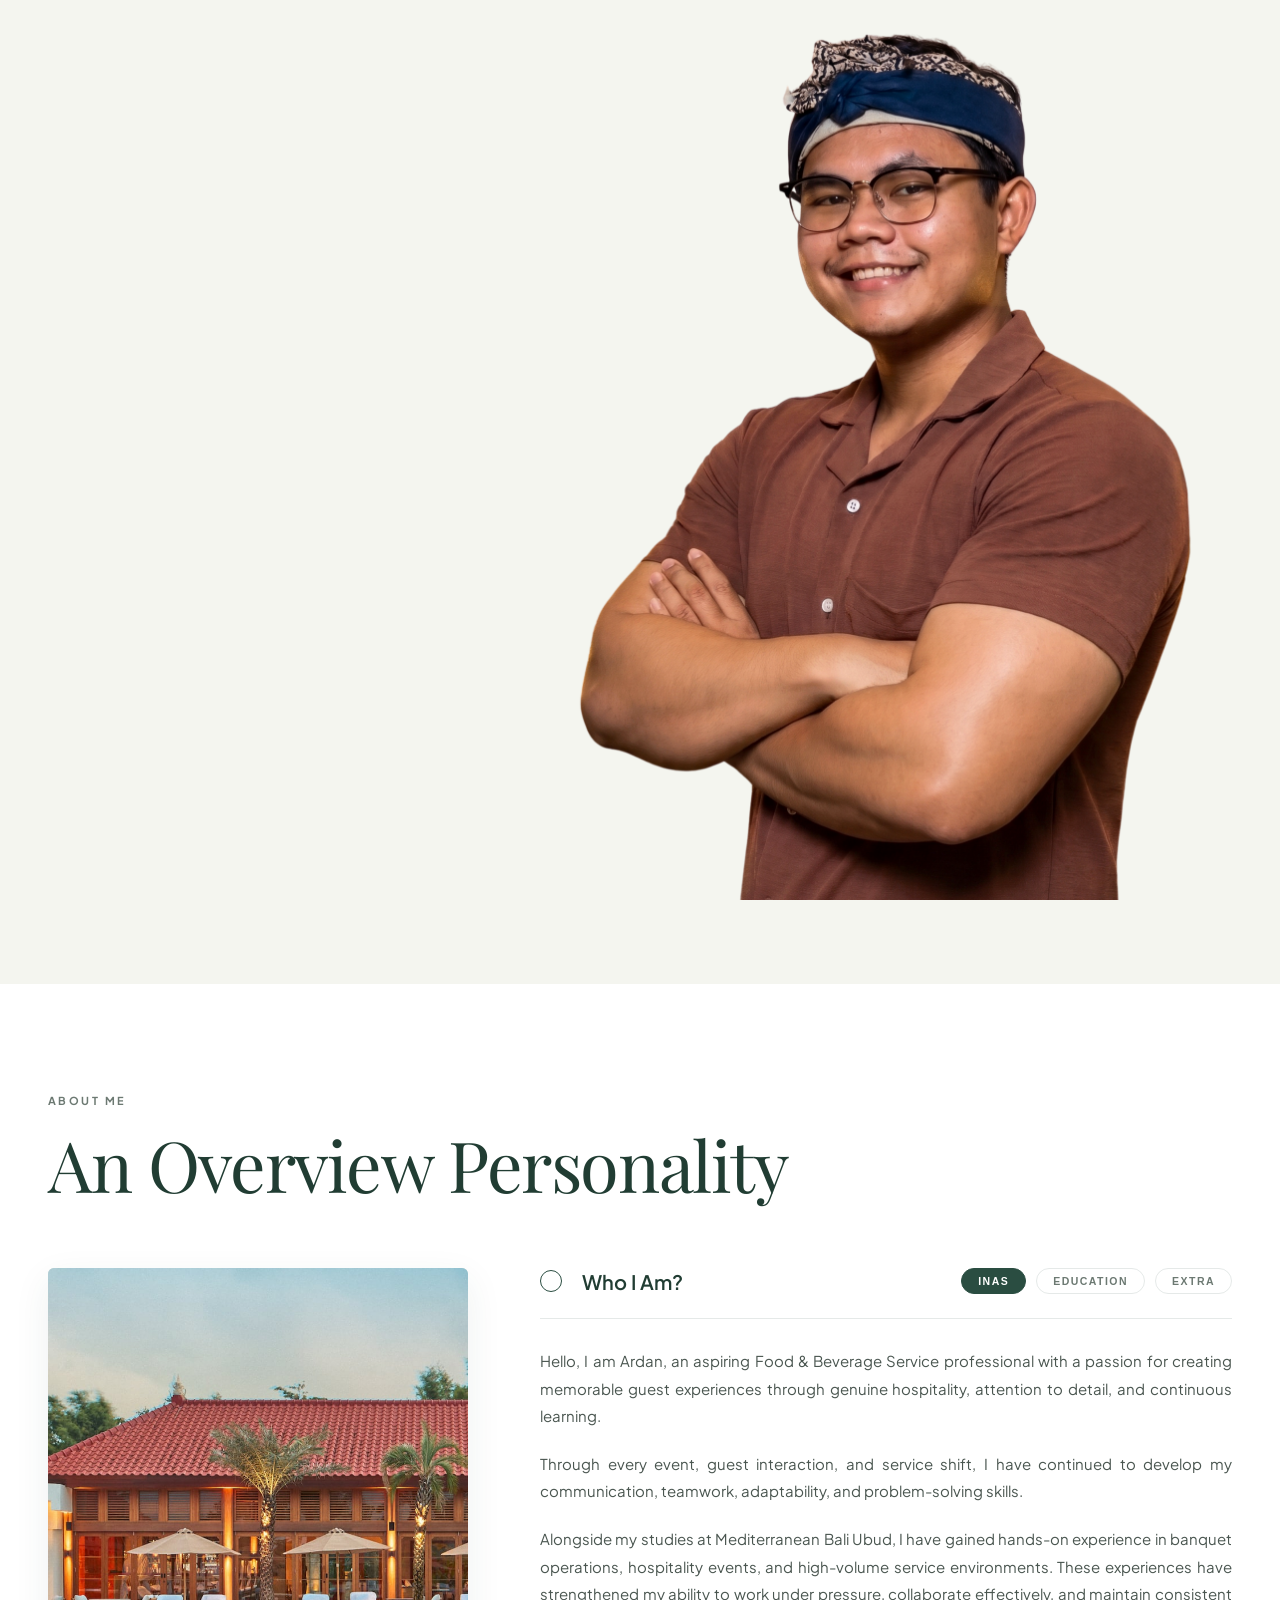
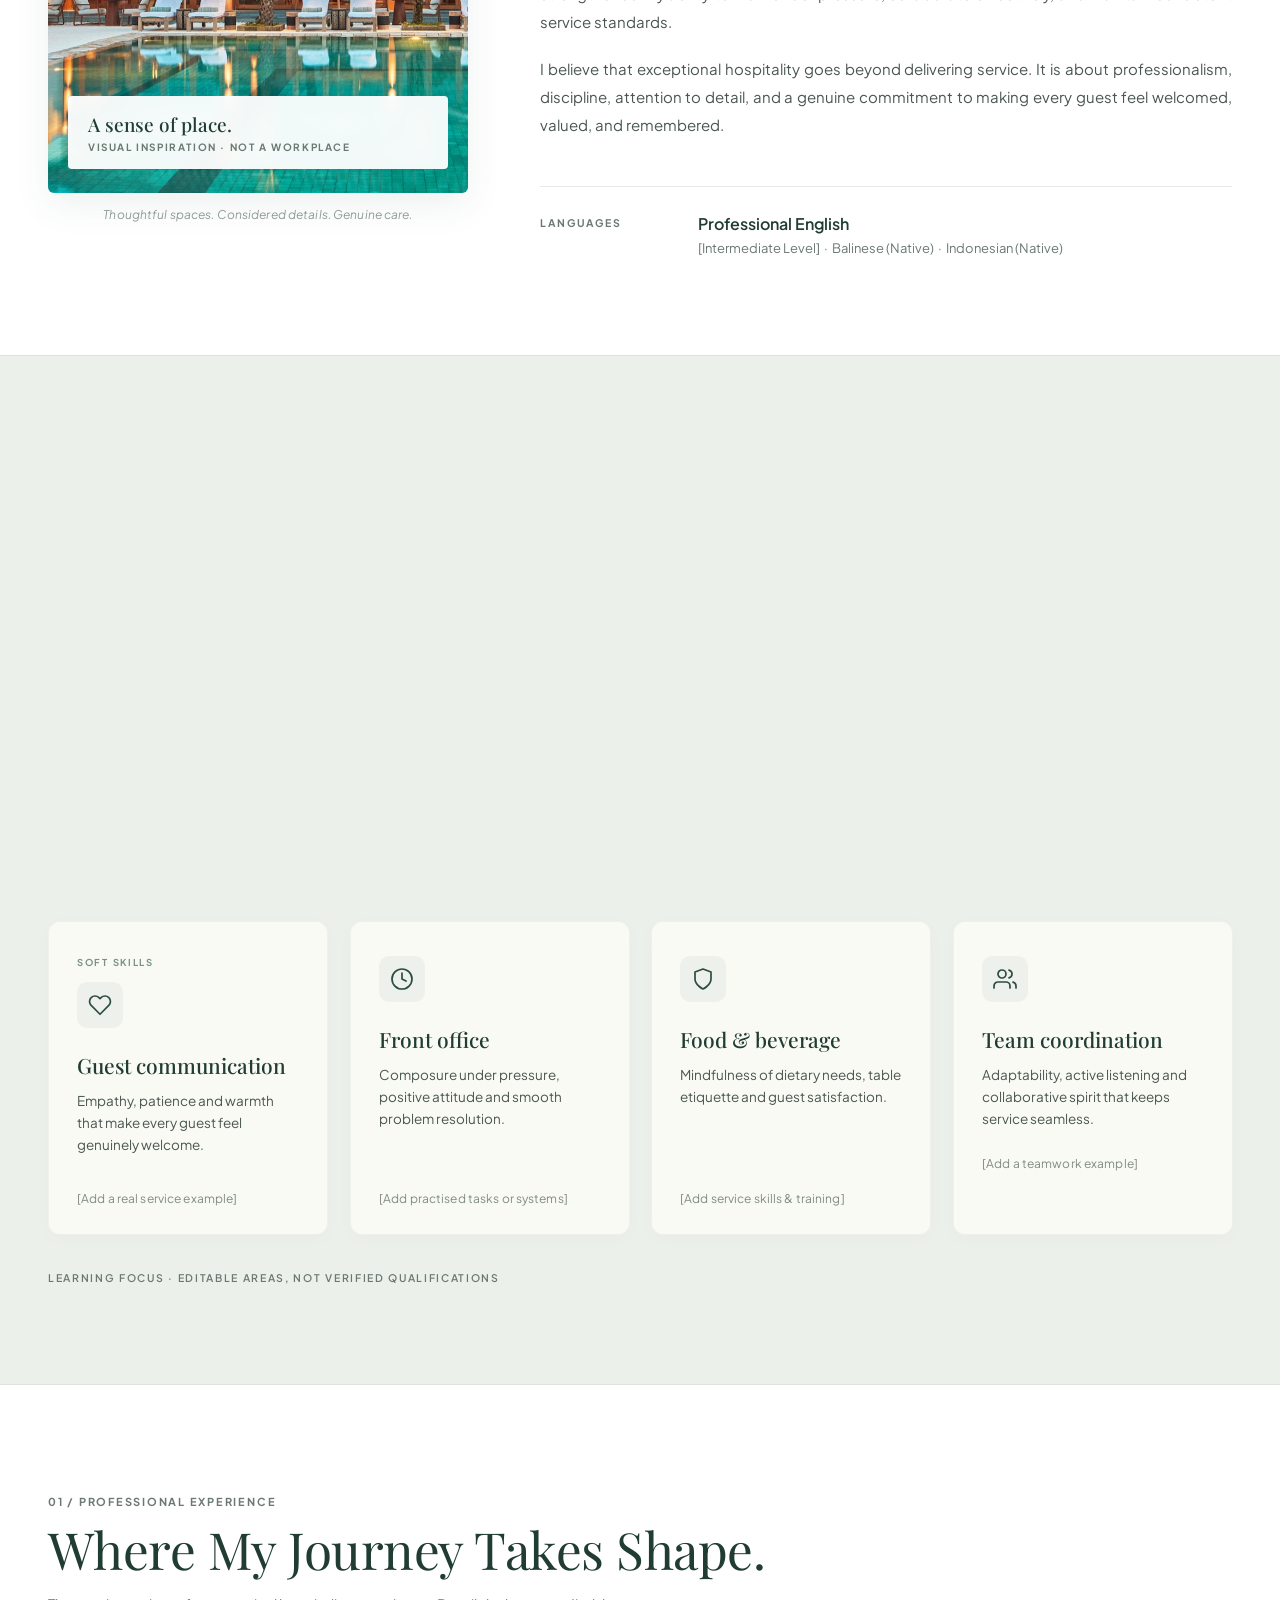
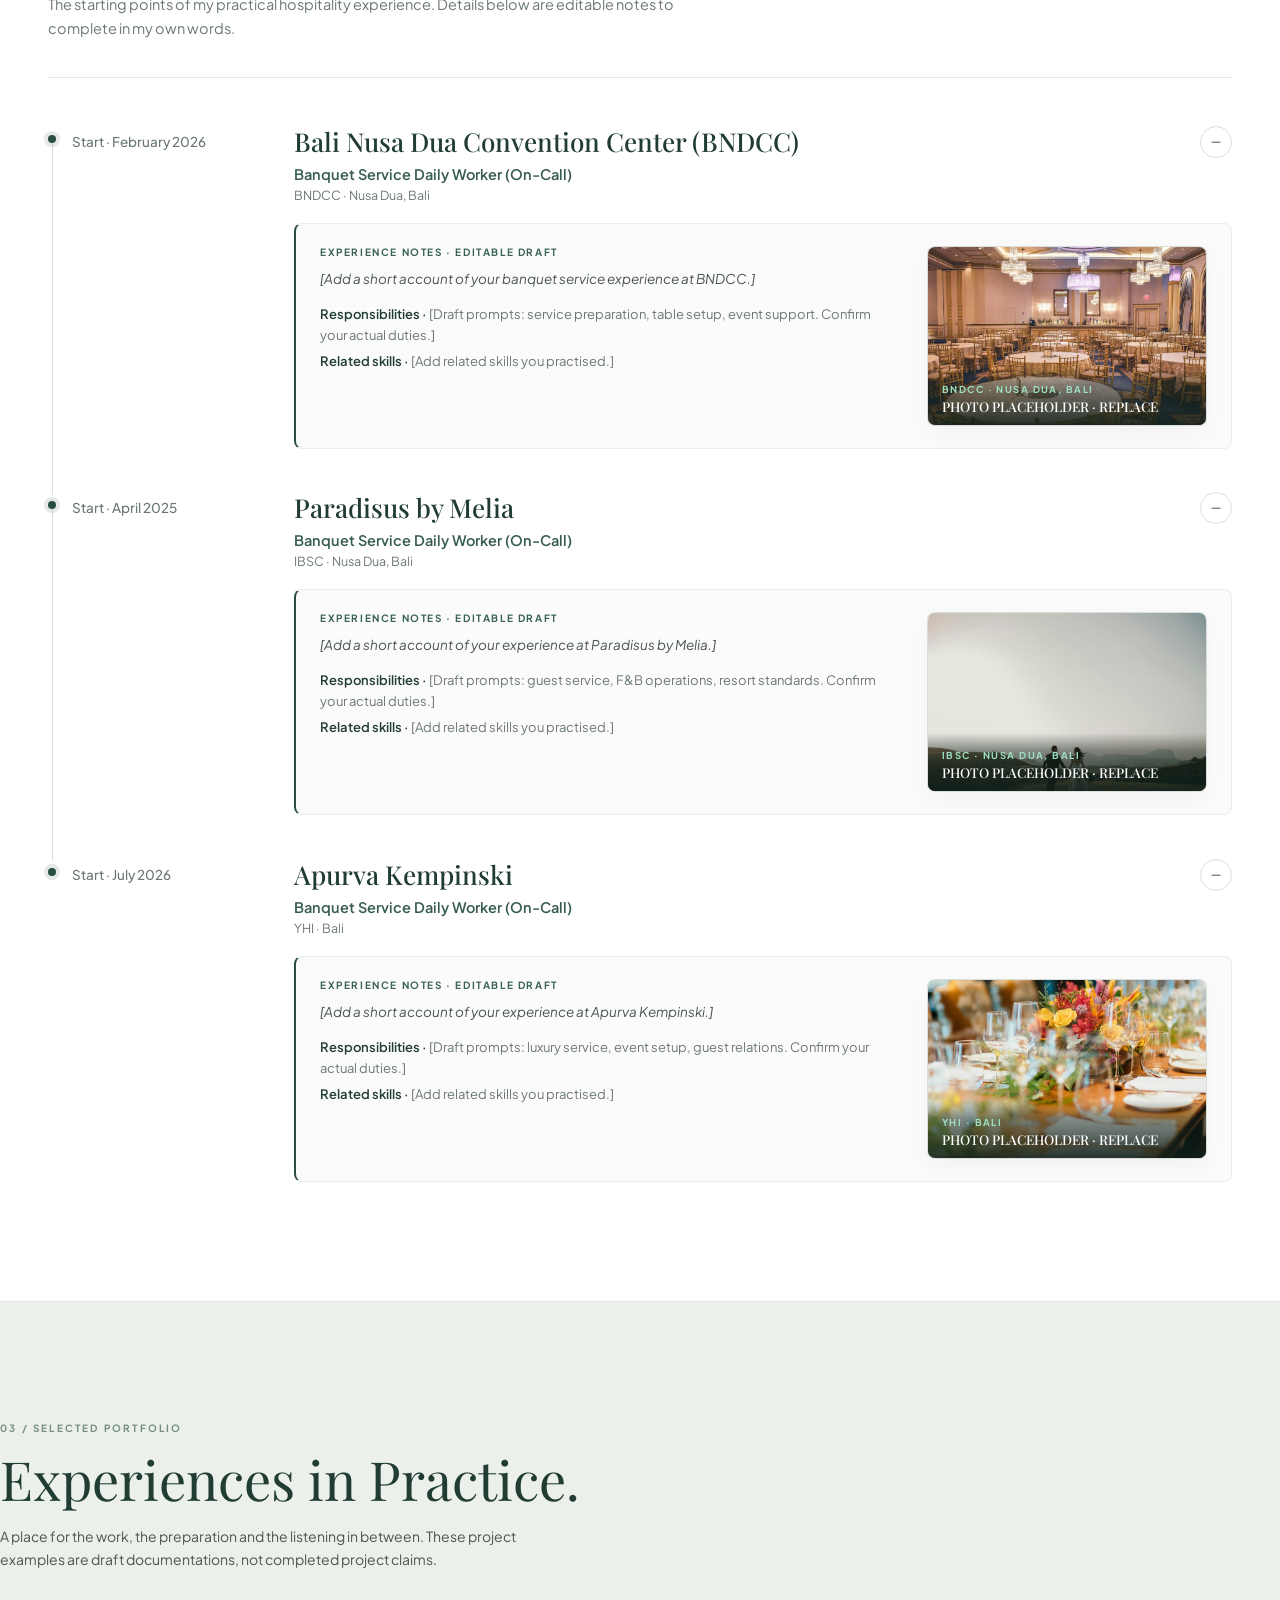
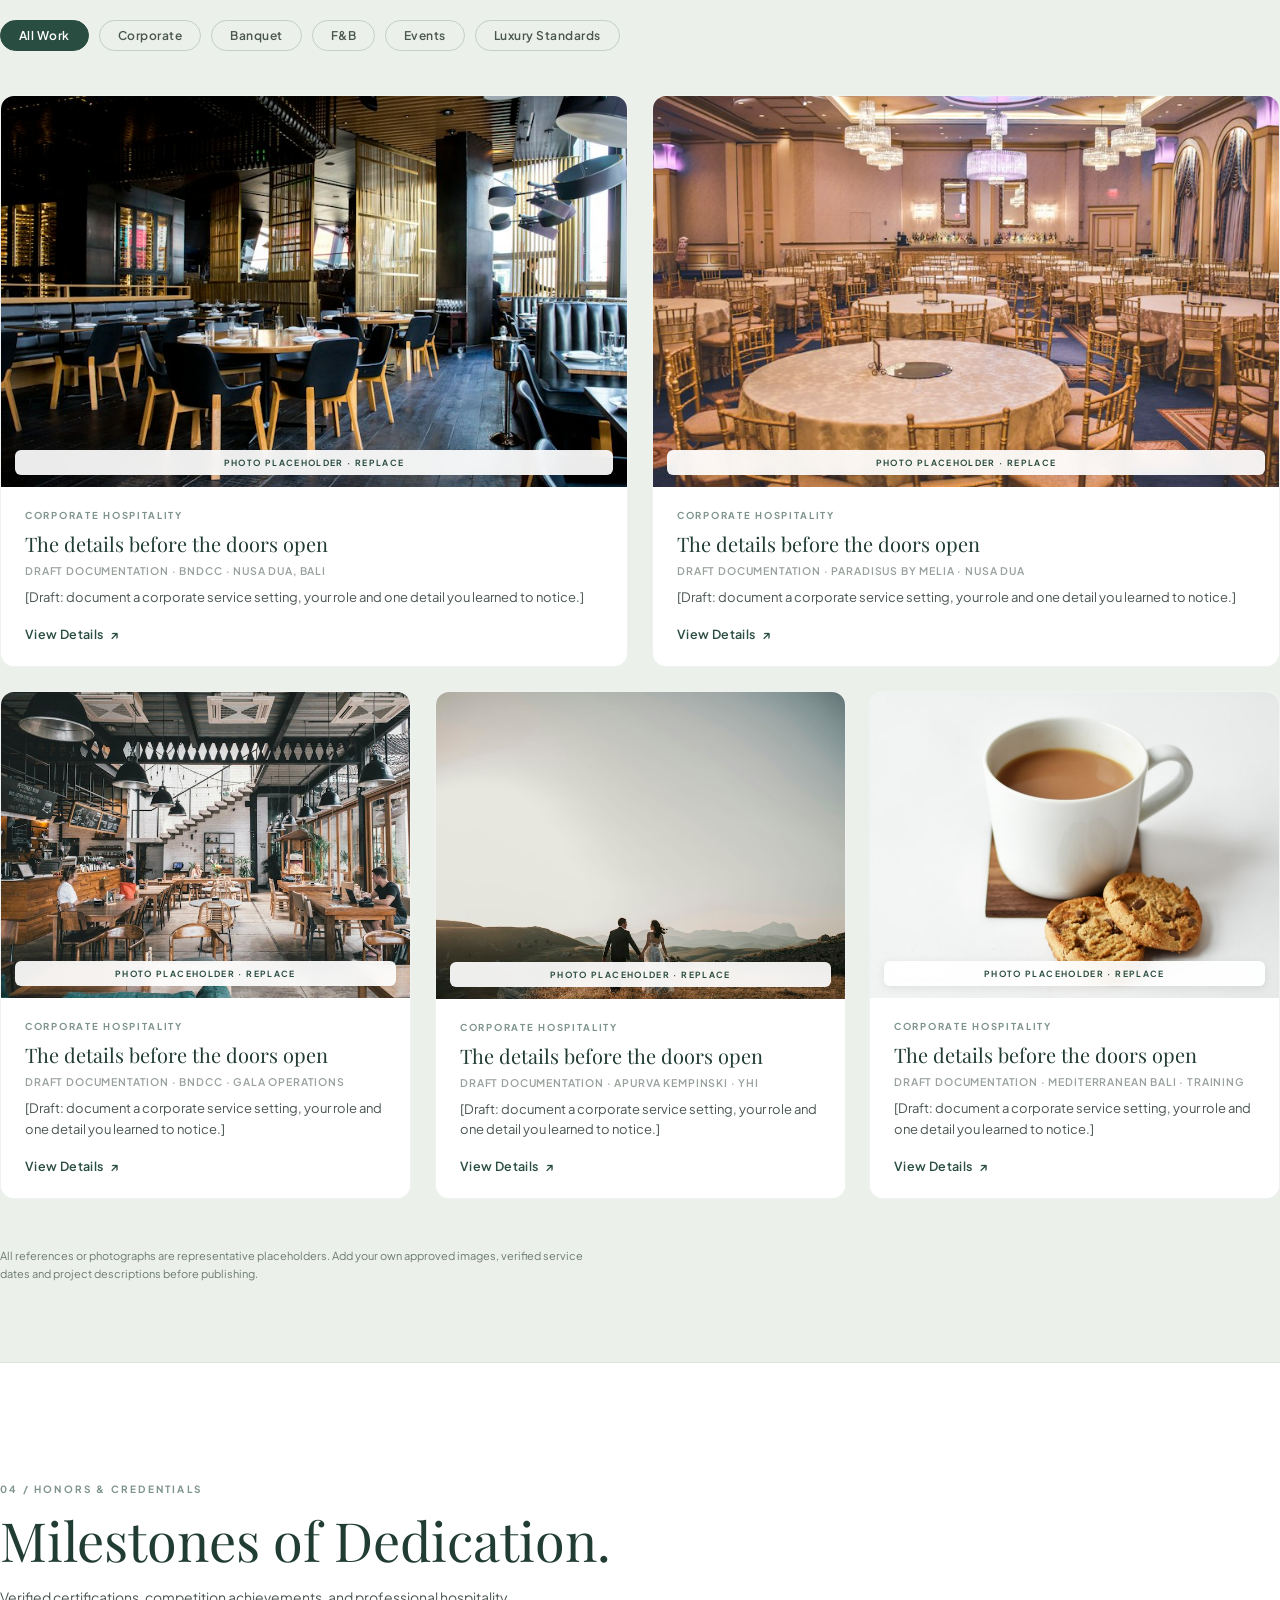
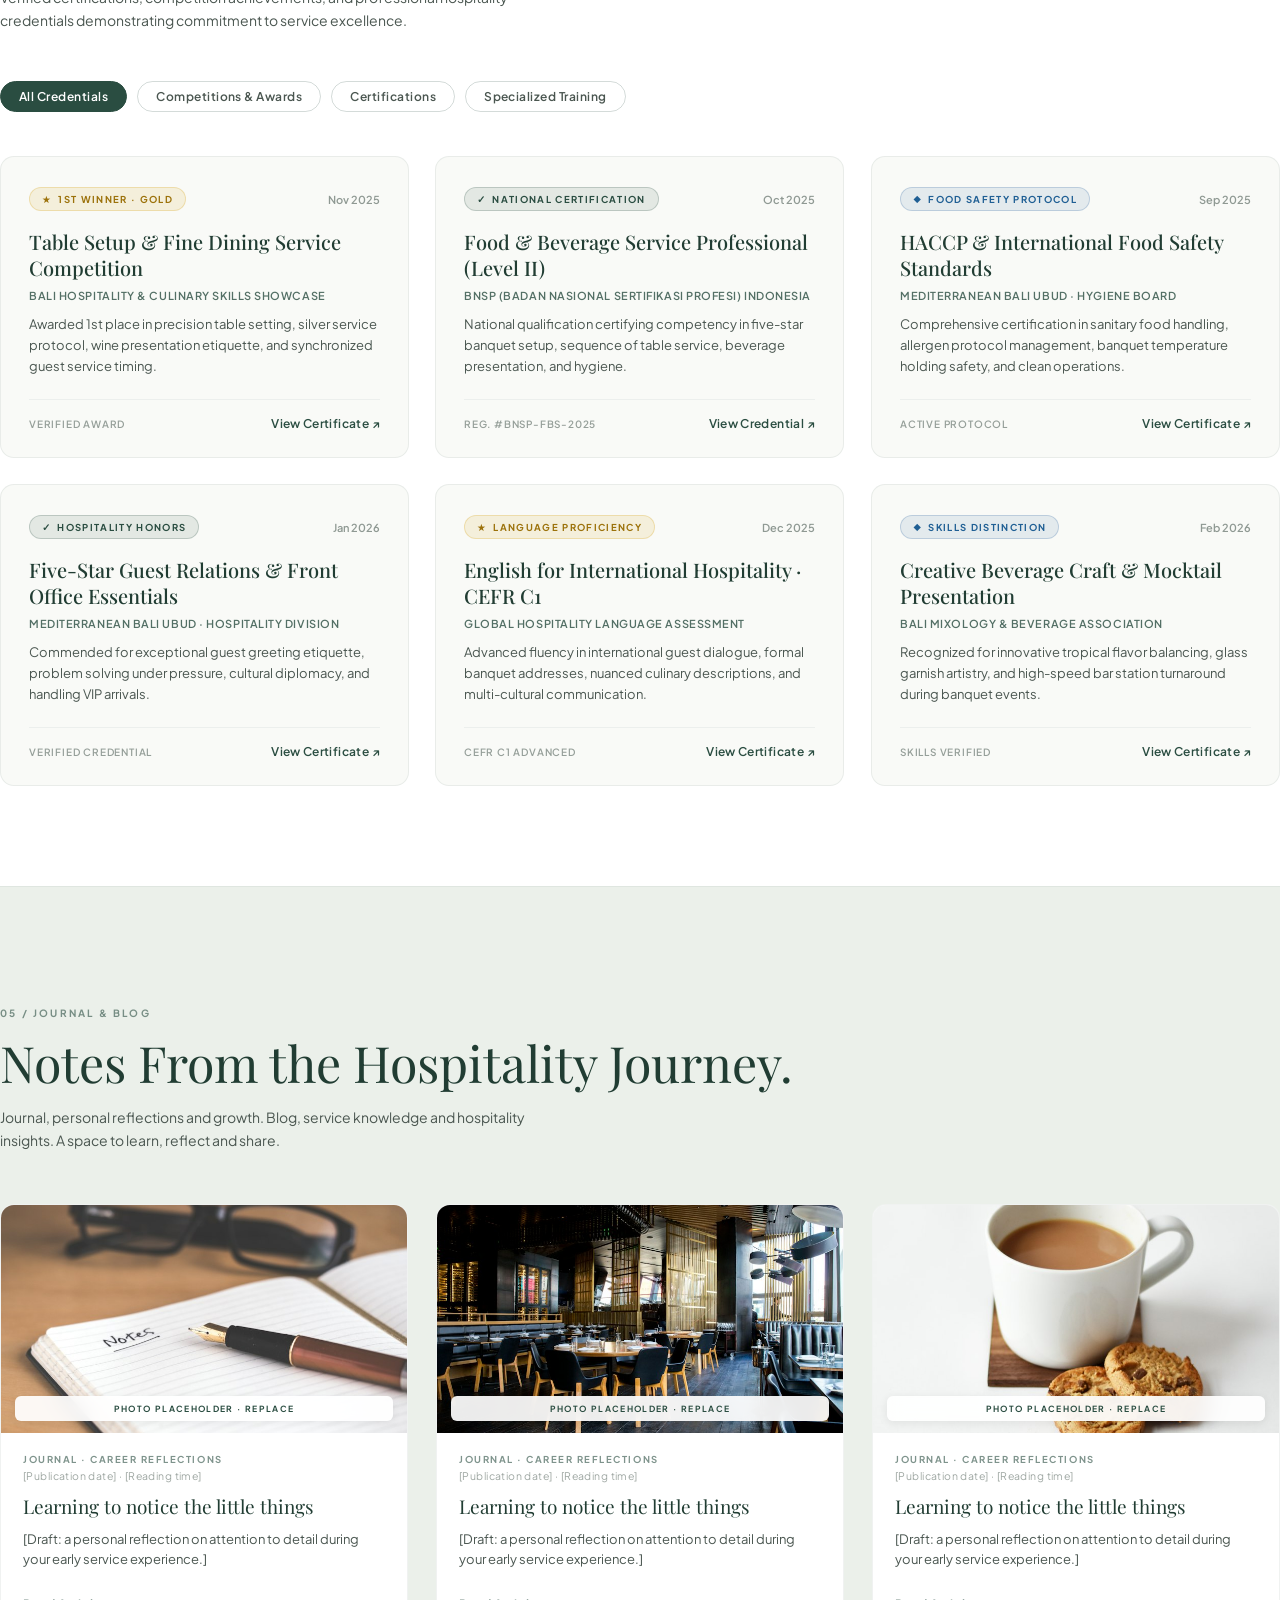
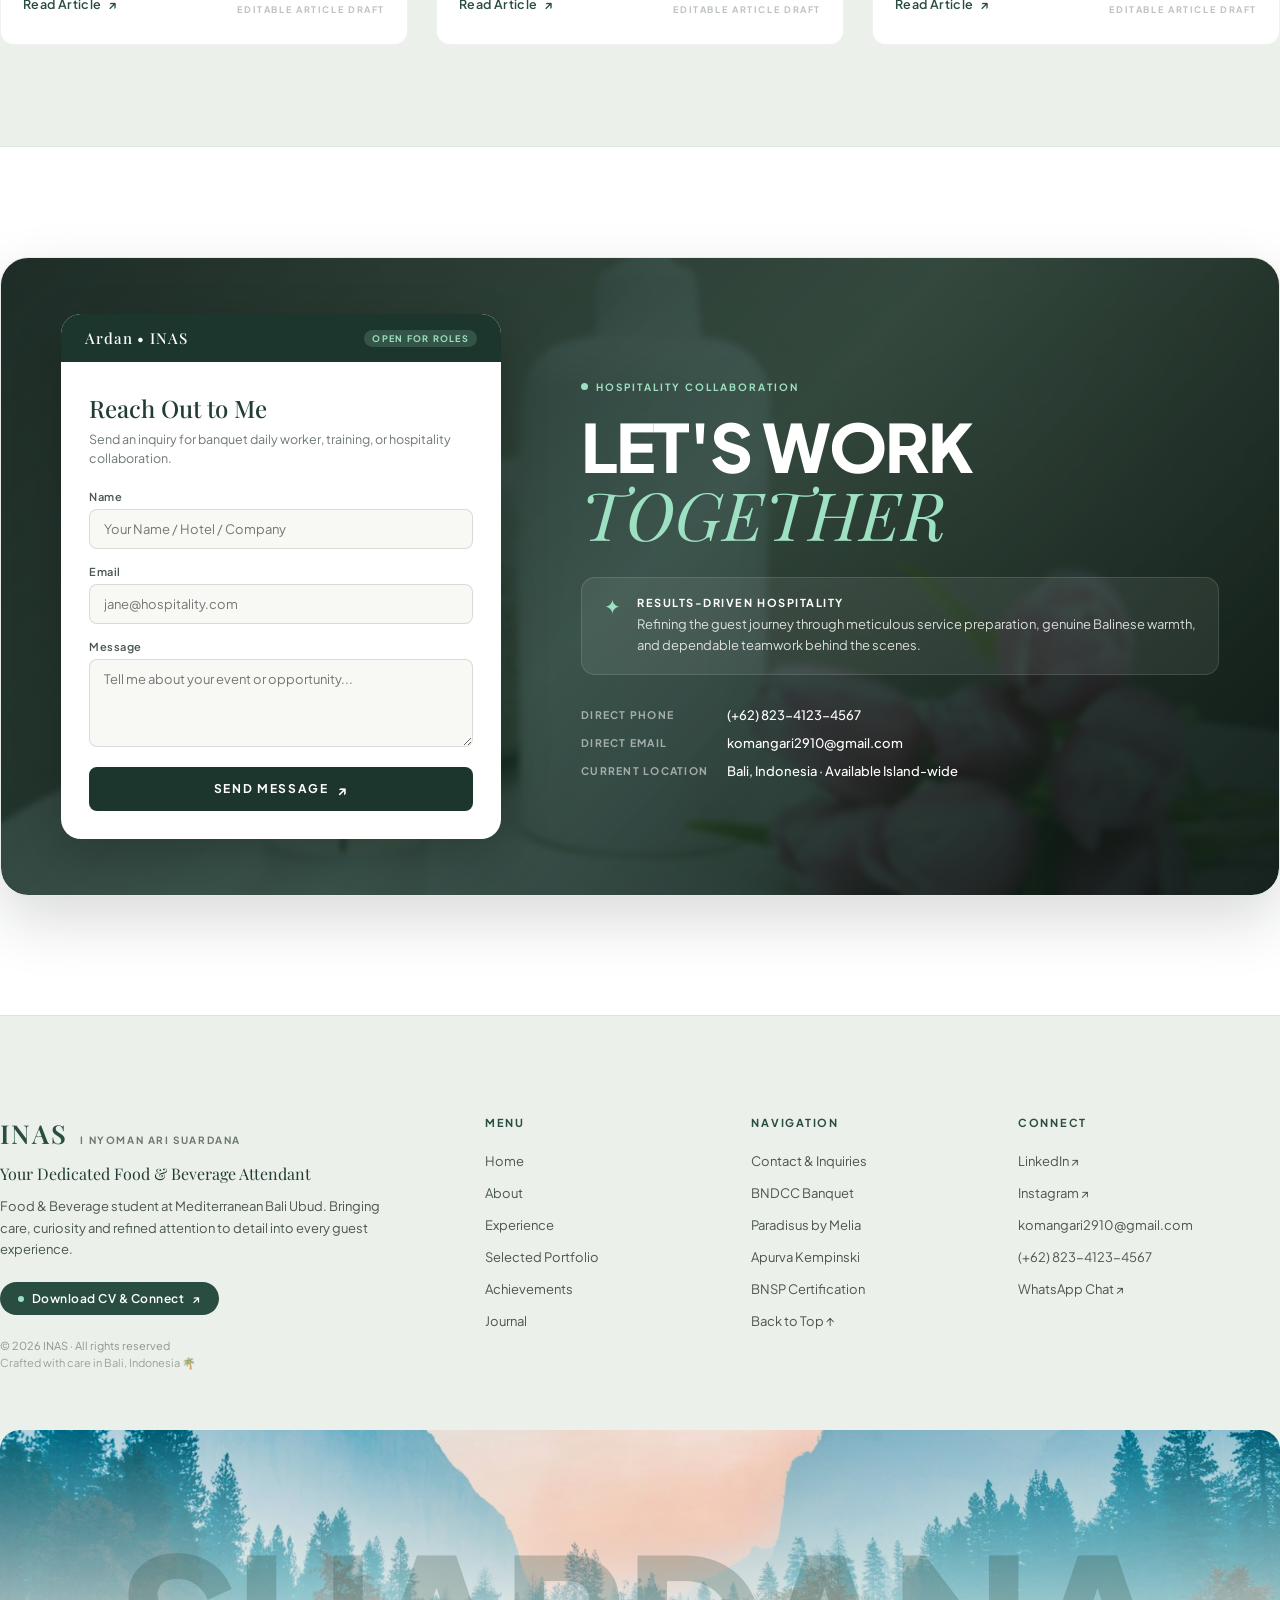
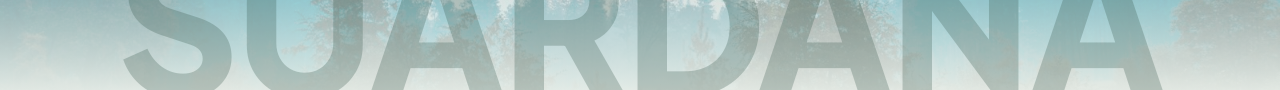
==== index.html @ b9fc32d5 "Deploy demo portfolio site" ====
<!DOCTYPE html>
<html lang="en">

<head>
  <meta charset="UTF-8" />
  <meta name="viewport" content="width=device-width, initial-scale=1.0" />
  <title>INAS — I Nyoman Ari Suardana | Personal Portfolio</title>

  <!-- Google Fonts -->
  <link rel="preconnect" href="https://fonts.googleapis.com" />
  <link rel="preconnect" href="https://fonts.gstatic.com" crossorigin />
  <link
    href="https://fonts.googleapis.com/css2?family=Cormorant+Garamond:ital,wght@0,400;0,500;0,600;1,400&family=Playfair+Display:ital,wght@0,400;0,500;0,600;1,400&family=Plus+Jakarta+Sans:wght@300;400;500;600;700&display=swap"
    rel="stylesheet" />

  <!-- External Stylesheet -->
  <link rel="stylesheet" href="css/style.css" />
</head>

<body>

  <!-- ============================================================
       CINEMATIC PRELOADER / INTRO BOOT STAGE
  ============================================================ -->
  <div class="cinematic-boot-stage" id="cinematic-boot" aria-hidden="true">
    <div class="boot-canvas">
      <!-- Centered Flying Logo Element -->
      <div class="boot-brand-wrap" id="boot-brand-wrap">
        <span class="boot-brand-title">INAS</span>
        <div class="boot-brand-expand" id="boot-brand-expand">
          <span class="boot-brand-sep"></span>
          <div class="boot-brand-sub">
            <span class="boot-sub-name">I NYOMAN ARI SUARDANA</span>
            <span class="boot-sub-role">PERSONAL PORTOFOLIO</span>
          </div>
        </div>
      </div>
    </div>
  </div>

  <!-- ============================================================
       SITE HEADER / FLOATING NAVBAR
  ============================================================ -->
  <header class="site-header" id="site-header">
    <div class="header-inner">

      <!-- Brand Logo (Expands on Hover) -->
      <a href="#home" class="brand-group" aria-label="INAS — Back to top">
        <span class="brand-title">INAS</span>
        <div class="brand-expand">
          <span class="brand-sep"></span>
          <div class="brand-sub">
            <span>I NYOMAN ARI SUARDANA</span>
            <span>PERSONAL PORTOFOLIO</span>
          </div>
        </div>
      </a>

      <!-- Desktop Navigation Links -->
            <nav class="nav-links-wrap">
        <a href="#about" class="nav-item" data-i18n="nav_about">About</a>
        <a href="#experience" class="nav-item" data-i18n="nav_experience">Experience</a>
        <a href="#portofolio" class="nav-item" data-i18n="nav_portfolio">Portofolio</a>
        <a href="#achievements" class="nav-item" data-i18n="nav_achievements">Achievements</a>
        <a href="#journal" class="nav-item" data-i18n="nav_journal">Journal</a>
        <a href="#contact" class="nav-item connect-btn">
          <span data-i18n="nav_connect">Let's connect</span> <span>&#8599;</span>
        </a>
      </nav>

      <!-- Hamburger Menu Toggle (Becomes Close X When Open) -->
      <button class="hamburger-btn" id="hamburger-toggle" aria-label="Toggle navigation menu" aria-expanded="false">
        <span class="hamburger-line"></span>
        <span class="hamburger-line"></span>
      </button>

    </div>
  </header>

  <!-- ============================================================
       HERO STAGE (Full Viewport with Parallax & Architectural Grid)
  ============================================================ -->
  <main class="hero-stage" id="home">

    <!-- Parallax Hotel Background -->
    <div class="hero-hotel-bg"></div>

    <!-- Top Vignette for Navbar Readability -->
    <div class="hero-top-vignette"></div>

    <!-- Multi-stop Mist Gradient Backdrop (Left Side Softening) -->
    <div class="hero-mist-backdrop"></div>

    <!-- Architectural Box Grid & Crosshairs (Difference Blend) -->
    <div class="grid-container">
      <!-- Horizontal Lines -->
      <div class="grid-line-h top"></div>
      <div class="grid-line-h mid"></div>
      <div class="grid-line-h bottom"></div>

      <!-- Vertical Lines (5 Columns) -->
      <div class="grid-line-v v1"></div>
      <div class="grid-line-v v2"></div>
      <div class="grid-line-v v3"></div>
      <div class="grid-line-v v4"></div>
      <div class="grid-line-v v5"></div>

      <!-- Crosshairs (+) Top Row -->
      <div class="crosshair-mark mark-t1"></div>
      <div class="crosshair-mark mark-t2"></div>
      <div class="crosshair-mark mark-t3"></div>
      <div class="crosshair-mark mark-t4"></div>
      <div class="crosshair-mark mark-t5"></div>

      <!-- Crosshairs (+) Mid Row -->
      <div class="crosshair-mark mark-m1"></div>
      <div class="crosshair-mark mark-m2"></div>
      <div class="crosshair-mark mark-m3"></div>
      <div class="crosshair-mark mark-m4"></div>
      <div class="crosshair-mark mark-m5"></div>
    </div>

    <!-- Model Portrait Layer (Official Inas Portrait) -->
    <div class="hero-art-layer">
      <img src="assets/hero_model_inas.png" alt="I Nyoman Ari Suardana" class="hero-art-image" />
    </div>

    <!-- Centered Hero Content -->
    <div class="hero-inner">
      <section class="hero-content-left">
        <p class="hero-greeting">
          <span class="greeting-text" id="hero-greeting-text">Hello, I am</span>
        </p>
        <h1 class="hero-name">
          <span class="name-line">I Nyoman</span> <span class="name-line">Ari Suardana</span>
        </h1>
        <h2 class="hero-profession" data-i18n="hero_role">Food &amp; Beverage Attendant</h2>

        <p class="hero-bio" data-i18n="hero_bio">
          My name is Ardan, a hospitality student with a background in technology.
          I'm learning to bring care, curiosity and attention to every guest experience.
        </p>

        <!-- CTA Action Buttons -->
        <div class="hero-actions">
          <a href="#portofolio" class="btn-explore">
            <span data-i18n="btn_explore">Explore Portofolio</span>
            <svg width="13" height="13" viewBox="0 0 24 24" fill="none" stroke="currentColor" stroke-width="2.2"
              stroke-linecap="round" stroke-linejoin="round">
              <line x1="7" y1="17" x2="17" y2="7"></line>
              <polyline points="7 7 17 7 17 17"></polyline>
            </svg>
          </a>
          <a href="#cv" class="btn-cv">
            <span data-i18n="btn_cv">Download CV</span>
            <svg width="13" height="13" viewBox="0 0 24 24" fill="none" stroke="currentColor" stroke-width="2.2"
              stroke-linecap="round" stroke-linejoin="round">
              <line x1="12" y1="5" x2="12" y2="19"></line>
              <polyline points="19 12 12 19 5 12"></polyline>
            </svg>
          </a>
        </div>

        <!-- Social Icons Row -->
        <div class="social-row">
          <a href="https://instagram.com" target="_blank" rel="noreferrer" class="social-btn" aria-label="Instagram">
            <svg viewBox="0 0 24 24" fill="currentColor">
              <path
                d="M12 2.163c3.204 0 3.584.012 4.85.07 3.252.148 4.771 1.691 4.919 4.919.058 1.265.069 1.645.069 4.849 0 3.205-.012 3.584-.069 4.849-.149 3.225-1.664 4.771-4.919 4.919-1.266.058-1.644.07-4.85.07-3.204 0-3.584-.012-4.849-.07-3.26-.149-4.771-1.699-4.919-4.92-.058-1.265-.07-1.644-.07-4.849 0-3.204.013-3.583.07-4.849.149-3.227 1.664-4.771 4.919-4.919 1.266-.057 1.645-.069 4.849-.069zm0-2.163c-3.259 0-3.667.014-4.947.072-4.358.2-6.78 2.618-6.98 6.98-.059 1.281-.073 1.689-.073 4.948 0 3.259.014 3.668.072 4.948.2 4.358 2.618 6.78 6.98 6.98 1.281.058 1.689.072 4.948.072 3.259 0 3.668-.014 4.948-.072 4.354-.2 6.782-2.618 6.979-6.98.059-1.28.073-1.689.073-4.948 0-3.259-.014-3.667-.072-4.947-.196-4.354-2.617-6.78-6.979-6.98-1.281-.059-1.69-.073-4.949-.073zm0 5.838c-3.403 0-6.162 2.759-6.162 6.162s2.759 6.163 6.162 6.163 6.162-2.759 6.162-6.163c0-3.403-2.759-6.162-6.162-6.162zm0 10.162c-2.209 0-4-1.79-4-4 0-2.209 1.791-4 4-4s4 1.791 4 4c0 2.21-1.791 4-4 4zm6.406-11.845c-.796 0-1.441.645-1.441 1.44s.645 1.44 1.441 1.44c.795 0 1.439-.645 1.439-1.44s-.644-1.44-1.439-1.44z" />
            </svg>
          </a>
          <a href="https://facebook.com" target="_blank" rel="noreferrer" class="social-btn" aria-label="Facebook">
            <svg viewBox="0 0 24 24" fill="currentColor">
              <path d="M18 2h-3a5 5 0 0 0-5 5v3H7v4h3v8h4v-8h3l1-4h-4V7a1 1 0 0 1 1-1h3z"></path>
            </svg>
          </a>
          <a href="https://twitter.com" target="_blank" rel="noreferrer" class="social-btn" aria-label="Twitter / X">
            <svg viewBox="0 0 24 24" fill="currentColor">
              <path
                d="M18.244 2.25h3.308l-7.227 8.26 8.502 11.24H16.17l-5.214-6.817L4.99 21.75H1.68l7.73-8.835L1.254 2.25H8.08l4.713 6.231zm-1.161 17.52h1.833L7.084 4.126H5.117z" />
            </svg>
          </a>
          <a href="https://linkedin.com" target="_blank" rel="noreferrer" class="social-btn" aria-label="LinkedIn">
            <svg viewBox="0 0 24 24" fill="currentColor">
              <path d="M16 8a6 6 0 0 1 6 6v7h-4v-7a2 2 0 0 0-2-2 2 2 0 0 0-2 2v7h-4v-7a6 6 0 0 1 6-6z"></path>
              <rect x="2" y="9" width="4" height="12"></rect>
              <circle cx="4" cy="4" r="2"></circle>
            </svg>
          </a>
        </div>
      </section>
    </div>

  </main>

  <!-- ============================================================
       HOSPITALITY SERVICE ICONS STRIP (13 Specialized Services)
  ============================================================ -->
  <div class="service-icons-bar">
    <div class="service-icons-track">

      <!-- Set 1 -->
      <div class="service-icon-item">
        <svg class="service-icon-svg" viewBox="0 0 32 32">
          <path d="M7 6v6a2 2 0 0 0 2 2h0a2 2 0 0 0 2-2V6" />
          <path d="M9 14v12" />
          <path d="M9 6v6" />
          <circle cx="16" cy="16" r="6" />
          <path d="M23 6v10a2 2 0 0 1-2 2h0v8" />
        </svg>
        <span class="service-icon-label">Table Service</span>
      </div>

      <div class="service-icon-item">
        <svg class="service-icon-svg" viewBox="0 0 32 32">
          <circle cx="16" cy="9" r="1.5" />
          <path d="M16 10.5v2" />
          <path d="M6 22a10 10 0 0 1 20 0H6z" />
          <path d="M4 22h24v1.5a1 1 0 0 1-1 1H5a1 1 0 0 1-1-1V22z" />
        </svg>
        <span class="service-icon-label">Cloche</span>
      </div>

      <div class="service-icon-item">
        <svg class="service-icon-svg" viewBox="0 0 32 32">
          <path d="M7 14h14v7a4 4 0 0 1-4 4H11a4 4 0 0 1-4-4v-7z" />
          <path d="M21 16h2a2.5 2.5 0 0 1 0 5h-2" />
          <path d="M5 26h18" />
          <path d="M10 8c0 2 2 2 2 4" />
          <path d="M14 7c0 2 2 2 2 4" />
          <path d="M18 8c0 2 2 2 2 4" />
        </svg>
        <span class="service-icon-label">Coffee</span>
      </div>

      <div class="service-icon-item">
        <svg class="service-icon-svg" viewBox="0 0 32 32">
          <path d="M9 16a7 7 0 0 0 14 0c0-4-3-6-7-6s-7 2-7 6z" />
          <path d="M14 9h4" />
          <circle cx="16" cy="8" r="1" />
          <path d="M9 16c-3 0-4-2-4-4s2-3 4-2" />
          <path d="M23 15c2.5 0 4 1.5 4 3.5S25.5 22 23 21" />
          <path d="M11 23h10" />
        </svg>
        <span class="service-icon-label">Tea Service</span>
      </div>

      <div class="service-icon-item">
        <svg class="service-icon-svg" viewBox="0 0 32 32">
          <path d="M7 8h18l-9 10-9-10z" />
          <path d="M16 18v8" />
          <path d="M11 26h10" />
          <path d="M19 6l-5 5" />
          <circle cx="17" cy="8" r="1.5" />
        </svg>
        <span class="service-icon-label">Mixology</span>
      </div>

      <div class="service-icon-item">
        <svg class="service-icon-svg" viewBox="0 0 32 32">
          <path d="M11 7h10v6a5 5 0 0 1-10 0V7z" />
          <path d="M16 18v8" />
          <path d="M11 26h10" />
        </svg>
        <span class="service-icon-label">Wine</span>
      </div>

      <div class="service-icon-item">
        <svg class="service-icon-svg" viewBox="0 0 32 32">
          <path d="M9 14V8h2v6l2 4v8H7v-8l2-4z" />
          <path d="M9 11h2" />
          <path d="M18 10h4v5a2 2 0 0 1-4 0v-5z" />
          <path d="M20 17v7" />
          <path d="M17 24h6" />
          <path d="M23 13h4v4a2 2 0 0 1-4 0v-4z" />
          <path d="M25 19v5" />
          <path d="M23 24h4" />
        </svg>
        <span class="service-icon-label">Champagne</span>
      </div>

      <div class="service-icon-item">
        <svg class="service-icon-svg" viewBox="0 0 32 32">
          <path d="M10 8h11l-2 16a2 2 0 0 1-2 2h-5a2 2 0 0 1-2-2L8 8h2z" />
          <path d="M8 8l-2 3" />
          <path d="M19 12h3a3 3 0 0 1 0 6h-3" />
          <path d="M11 16c2 1 4 1 6 0" />
        </svg>
        <span class="service-icon-label">Water Service</span>
      </div>

      <div class="service-icon-item">
        <svg class="service-icon-svg" viewBox="0 0 32 32">
          <path d="M6 24L16 7l10 17H6z" />
          <path d="M16 7v17" />
          <path d="M11 24l5-9 5 9" />
        </svg>
        <span class="service-icon-label">Table Linen</span>
      </div>

      <div class="service-icon-item">
        <svg class="service-icon-svg" viewBox="0 0 32 32">
          <path d="M5 14h22v2H5z" />
          <path d="M12 9a4 4 0 0 1 8 0" />
          <circle cx="16" cy="7" r="1" />
          <path d="M10 22c2-1 4-1 6-3l4 1" />
          <path d="M16 16v3" />
          <path d="M13 22v4" />
          <path d="M17 22v4" />
        </svg>
        <span class="service-icon-label">Tray Service</span>
      </div>

      <div class="service-icon-item">
        <svg class="service-icon-svg" viewBox="0 0 32 32">
          <path d="M16 7v2" />
          <circle cx="16" cy="6" r="1.5" />
          <path d="M7 21a9 9 0 0 1 18 0H7z" />
          <path d="M5 21h22v3H5z" />
        </svg>
        <span class="service-icon-label">Guest Care</span>
      </div>

      <div class="service-icon-item">
        <svg class="service-icon-svg" viewBox="0 0 32 32">
          <path d="M16 8v16" />
          <path d="M16 8c-3-2-6-2-9-1v15c3-1 6-1 9 1 3-2 6-2 9-1V7c-3-1-6-1-9 1z" />
          <path d="M10 12h3" />
          <path d="M10 16h3" />
          <path d="M19 12h3" />
          <path d="M19 16h3" />
        </svg>
        <span class="service-icon-label">Menu</span>
      </div>

      <div class="service-icon-item">
        <svg class="service-icon-svg" viewBox="0 0 32 32">
          <path d="M6 19c1-4 4-7 10-7s9 3 10 7c-2 2-5 3-10 3s-8-1-10-3z" />
          <path d="M12 12c-1 2-1 5 0 8" />
          <path d="M20 12c1 2 1 5 0 8" />
          <path d="M16 12v8" />
        </svg>
        <span class="service-icon-label">Bakery</span>
      </div>

      <!-- Set 2 (Duplicated for continuous seamless marquee) -->
      <div class="service-icon-item">
        <svg class="service-icon-svg" viewBox="0 0 32 32">
          <path d="M7 6v6a2 2 0 0 0 2 2h0a2 2 0 0 0 2-2V6" />
          <path d="M9 14v12" />
          <path d="M9 6v6" />
          <circle cx="16" cy="16" r="6" />
          <path d="M23 6v10a2 2 0 0 1-2 2h0v8" />
        </svg>
        <span class="service-icon-label">Table Service</span>
      </div>

      <div class="service-icon-item">
        <svg class="service-icon-svg" viewBox="0 0 32 32">
          <circle cx="16" cy="9" r="1.5" />
          <path d="M16 10.5v2" />
          <path d="M6 22a10 10 0 0 1 20 0H6z" />
          <path d="M4 22h24v1.5a1 1 0 0 1-1 1H5a1 1 0 0 1-1-1V22z" />
        </svg>
        <span class="service-icon-label">Cloche</span>
      </div>

      <div class="service-icon-item">
        <svg class="service-icon-svg" viewBox="0 0 32 32">
          <path d="M7 14h14v7a4 4 0 0 1-4 4H11a4 4 0 0 1-4-4v-7z" />
          <path d="M21 16h2a2.5 2.5 0 0 1 0 5h-2" />
          <path d="M5 26h18" />
          <path d="M10 8c0 2 2 2 2 4" />
          <path d="M14 7c0 2 2 2 2 4" />
          <path d="M18 8c0 2 2 2 2 4" />
        </svg>
        <span class="service-icon-label">Coffee</span>
      </div>

      <div class="service-icon-item">
        <svg class="service-icon-svg" viewBox="0 0 32 32">
          <path d="M9 16a7 7 0 0 0 14 0c0-4-3-6-7-6s-7 2-7 6z" />
          <path d="M14 9h4" />
          <circle cx="16" cy="8" r="1" />
          <path d="M9 16c-3 0-4-2-4-4s2-3 4-2" />
          <path d="M23 15c2.5 0 4 1.5 4 3.5S25.5 22 23 21" />
          <path d="M11 23h10" />
        </svg>
        <span class="service-icon-label">Tea Service</span>
      </div>

      <div class="service-icon-item">
        <svg class="service-icon-svg" viewBox="0 0 32 32">
          <path d="M7 8h18l-9 10-9-10z" />
          <path d="M16 18v8" />
          <path d="M11 26h10" />
          <path d="M19 6l-5 5" />
          <circle cx="17" cy="8" r="1.5" />
        </svg>
        <span class="service-icon-label">Mixology</span>
      </div>

      <div class="service-icon-item">
        <svg class="service-icon-svg" viewBox="0 0 32 32">
          <path d="M11 7h10v6a5 5 0 0 1-10 0V7z" />
          <path d="M16 18v8" />
          <path d="M11 26h10" />
        </svg>
        <span class="service-icon-label">Wine</span>
      </div>

      <div class="service-icon-item">
        <svg class="service-icon-svg" viewBox="0 0 32 32">
          <path d="M9 14V8h2v6l2 4v8H7v-8l2-4z" />
          <path d="M9 11h2" />
          <path d="M18 10h4v5a2 2 0 0 1-4 0v-5z" />
          <path d="M20 17v7" />
          <path d="M17 24h6" />
          <path d="M23 13h4v4a2 2 0 0 1-4 0v-4z" />
          <path d="M25 19v5" />
          <path d="M23 24h4" />
        </svg>
        <span class="service-icon-label">Champagne</span>
      </div>

      <div class="service-icon-item">
        <svg class="service-icon-svg" viewBox="0 0 32 32">
          <path d="M10 8h11l-2 16a2 2 0 0 1-2 2h-5a2 2 0 0 1-2-2L8 8h2z" />
          <path d="M8 8l-2 3" />
          <path d="M19 12h3a3 3 0 0 1 0 6h-3" />
          <path d="M11 16c2 1 4 1 6 0" />
        </svg>
        <span class="service-icon-label">Water Service</span>
      </div>

      <div class="service-icon-item">
        <svg class="service-icon-svg" viewBox="0 0 32 32">
          <path d="M6 24L16 7l10 17H6z" />
          <path d="M16 7v17" />
          <path d="M11 24l5-9 5 9" />
        </svg>
        <span class="service-icon-label">Table Linen</span>
      </div>

      <div class="service-icon-item">
        <svg class="service-icon-svg" viewBox="0 0 32 32">
          <path d="M5 14h22v2H5z" />
          <path d="M12 9a4 4 0 0 1 8 0" />
          <circle cx="16" cy="7" r="1" />
          <path d="M10 22c2-1 4-1 6-3l4 1" />
          <path d="M16 16v3" />
          <path d="M13 22v4" />
          <path d="M17 22v4" />
        </svg>
        <span class="service-icon-label">Tray Service</span>
      </div>

      <div class="service-icon-item">
        <svg class="service-icon-svg" viewBox="0 0 32 32">
          <path d="M16 7v2" />
          <circle cx="16" cy="6" r="1.5" />
          <path d="M7 21a9 9 0 0 1 18 0H7z" />
          <path d="M5 21h22v3H5z" />
        </svg>
        <span class="service-icon-label">Guest Care</span>
      </div>

      <div class="service-icon-item">
        <svg class="service-icon-svg" viewBox="0 0 32 32">
          <path d="M16 8v16" />
          <path d="M16 8c-3-2-6-2-9-1v15c3-1 6-1 9 1 3-2 6-2 9-1V7c-3-1-6-1-9 1z" />
          <path d="M10 12h3" />
          <path d="M10 16h3" />
          <path d="M19 12h3" />
          <path d="M19 16h3" />
        </svg>
        <span class="service-icon-label">Menu</span>
      </div>

      <div class="service-icon-item">
        <svg class="service-icon-svg" viewBox="0 0 32 32">
          <path d="M6 19c1-4 4-7 10-7s9 3 10 7c-2 2-5 3-10 3s-8-1-10-3z" />
          <path d="M12 12c-1 2-1 5 0 8" />
          <path d="M20 12c1 2 1 5 0 8" />
          <path d="M16 12v8" />
        </svg>
        <span class="service-icon-label">Bakery</span>
      </div>

    </div>
  </div>

  <!-- ============================================================
       ABOUT SECTION ("An Overview Personality")
  ============================================================ -->
  <section class="about-section" id="about">
    <div class="about-inner">

      <div class="about-header-wrap reveal-on-scroll">
        <p class="about-eyebrow">About Me</p>
        <h2 class="about-headline">An Overview Personality</h2>
      </div>

      <div class="about-grid">

        <!-- Left Column: Visual Inspiration Card -->
        <div class="about-image-col reveal-on-scroll reveal-delay-1">
          <div class="about-image-card">
            <img src="assets/hero_hotel_bg.jpg" alt="A sense of place — visual inspiration" />
            <div class="about-image-tag">
              <div class="about-image-tag-title">A sense of place.</div>
              <div class="about-image-tag-sub">Visual Inspiration · Not a Workplace</div>
            </div>
          </div>
          <p class="about-image-caption">Thoughtful spaces. Considered details. Genuine care.</p>
        </div>

        <!-- Right Column: Interactive Content -->
        <div class="about-content-col reveal-on-scroll reveal-delay-2">

          <!-- Subhead Row with Tab Pills -->
          <div class="about-subhead-row">
            <div class="about-circle-icon"></div>
            <span class="about-subhead">Who I Am?</span>
            <div class="about-pills">
              <button class="about-pill active" data-tab="inas">INAS</button>
              <button class="about-pill" data-tab="education">Education</button>
              <button class="about-pill" data-tab="extra">Extra</button>
            </div>
          </div>

          <div class="about-divider"></div>

          <!-- Tab Panel: INAS (Default Active) -->
          <div id="panel-inas">
            <p class="about-bio">
              Hello, I am Ardan, an aspiring Food &amp; Beverage Service professional with a passion for
              creating memorable guest experiences through genuine hospitality, attention to detail, and
              continuous learning.
            </p>
            <p class="about-bio">
              Through every event, guest interaction, and service shift, I have continued to develop my
              communication, teamwork, adaptability, and problem-solving skills.
            </p>
            <p class="about-bio">
              Alongside my studies at Mediterranean Bali Ubud, I have gained hands-on experience in
              banquet operations, hospitality events, and high-volume service environments. These
              experiences have strengthened my ability to work under pressure, collaborate effectively,
              and maintain consistent service standards.
            </p>
            <p class="about-bio">
              I believe that exceptional hospitality goes beyond delivering service. It is about
              professionalism, discipline, attention to detail, and a genuine commitment to making every
              guest feel welcomed, valued, and remembered.
            </p>
          </div>

          <!-- Tab Panel: Education -->
          <div id="panel-education" style="display: none;">
            <p class="about-bio">
              Currently pursuing studies at <strong>Mediterranean Bali Ubud</strong>, specializing in
              Hotel &amp; Restaurant Operations with an emphasis on Food &amp; Beverage Service.
            </p>
            <p class="about-bio">
              My coursework balances intensive practical training in banquet setups, table service standards,
              and beverage knowledge with hospitality management principles, guest communication, and
              operational hygiene.
            </p>
            <p class="about-bio">
              Hands-on practical shifts at high-caliber events have reinforced the importance of situational
              awareness, calm coordination under pressure, and gracious hospitality in multi-cultural settings.
            </p>
          </div>

          <!-- Tab Panel: Extra -->
          <div id="panel-extra" style="display: none;">
            <p class="about-bio">
              Beyond the service floor, I bring a unique dual background in technology and digital workflows.
              I believe modern hospitality thrives when human warmth is complemented by thoughtful digital tools
              and efficient operational systems.
            </p>
            <p class="about-bio">
              My personal interests include Balinese culture and temple arts, coffee brewing techniques,
              photography, and language learning to connect meaningfully with global travelers visiting Bali.
            </p>
          </div>

          <!-- Languages Metadata Row -->
          <div class="about-meta-row">
            <div class="about-meta-label">Languages</div>
            <div>
              <div class="about-meta-val">Professional English</div>
              <div class="about-meta-val-sub">[Intermediate Level] &nbsp;·&nbsp; Balinese (Native) &nbsp;·&nbsp; Indonesian (Native)</div>
            </div>
          </div>

        </div>

      </div>

    </div>
  </section>

  <!-- ============================================================
       EXPERIENCE SECTION (Service & Skills + Career Journey)
  ============================================================ -->
  <section class="experience-section" id="experience">

    <!-- SUB-BLOCK 1: SERVICE & SKILLS -->
    <div class="skills-subpart">
      <div class="skills-inner">

        <!-- Skills Header Row -->
        <div class="skills-header-row reveal-on-scroll">
          <div class="skills-header-left">
            <p class="skills-eyebrow" data-i18n="skills_eyebrow">Service &amp; Skills</p>
            <h2 class="skills-headline" data-i18n="skills_headline">Care is in the details.</h2>
          </div>
          <div class="skills-header-right">
            <p class="skills-subtext" data-i18n="skills_subtext">
              A learning-focused skill map. Personalise these areas with the skills, training and service examples you can demonstrate.
            </p>
          </div>
        </div>

        <!-- 8 Skills Cards Grid (2 rows x 4 cols) -->
        <div class="skills-grid">

          <!-- === ROW 1: HARD SKILLS === -->

          <!-- Card 1: Guest Communication (Hard) -->
          <div class="skill-card reveal-on-scroll reveal-delay-1">
            <div class="skill-row-label">Hard Skills</div>
            <div class="skill-icon-wrap" aria-hidden="true">
              <!-- Speech / Chat message icon -->
              <svg width="24" height="24" viewBox="0 0 24 24" fill="none" stroke="currentColor" stroke-width="1.7" stroke-linecap="round" stroke-linejoin="round">
                <path d="M21 15a2 2 0 0 1-2 2H7l-4 4V5a2 2 0 0 1 2-2h14a2 2 0 0 1 2 2z"></path>
                <line x1="8" y1="9" x2="16" y2="9"></line>
                <line x1="8" y1="13" x2="13" y2="13"></line>
              </svg>
            </div>
            <h3 class="skill-card-title">Guest communication</h3>
            <p class="skill-card-desc">
              Listening, clear explanations and a considered response to guest needs.
            </p>
            <div class="skill-card-action">
              [Add a real service example]
            </div>
          </div>

          <!-- Card 2: Front Office -->
          <div class="skill-card reveal-on-scroll reveal-delay-2">
            <div class="skill-icon-wrap" aria-hidden="true">
              <!-- Concierge Desk Bell icon -->
              <svg width="24" height="24" viewBox="0 0 24 24" fill="none" stroke="currentColor" stroke-width="1.7" stroke-linecap="round" stroke-linejoin="round">
                <path d="M12 3v3"></path>
                <path d="M18 17a6 6 0 0 0-12 0"></path>
                <path d="M4 17h16"></path>
                <path d="M3 20h18"></path>
                <circle cx="12" cy="3" r="1"></circle>
              </svg>
            </div>
            <h3 class="skill-card-title">Front office</h3>
            <p class="skill-card-desc">
              The welcome, the handover and the details that shape a first impression.
            </p>
            <div class="skill-card-action">
              [Add practised tasks or systems]
            </div>
          </div>

          <!-- Card 3: Food & Beverage -->
          <div class="skill-card reveal-on-scroll reveal-delay-3">
            <div class="skill-icon-wrap" aria-hidden="true">
              <!-- Fork & Knife / Dining Service icon -->
              <svg width="24" height="24" viewBox="0 0 24 24" fill="none" stroke="currentColor" stroke-width="1.7" stroke-linecap="round" stroke-linejoin="round">
                <path d="M18 2v20"></path>
                <path d="M21 15V2a5 5 0 0 0-5 5v6c0 1.1.9 2 2 2h3Zm0 0v7"></path>
                <path d="M6 2v7"></path>
                <path d="M3 2v7"></path>
                <path d="M9 2v7"></path>
                <path d="M3 9a3 3 0 0 0 6 0v0"></path>
                <path d="M6 12v10"></path>
              </svg>
            </div>
            <h3 class="skill-card-title">Food &amp; beverage</h3>
            <p class="skill-card-desc">
              Preparation, presentation and attentive service throughout a meal.
            </p>
            <div class="skill-card-action">
              [Add service skills &amp; training]
            </div>
          </div>

          <!-- Card 4: Team Coordination (Hard) — hover slides RIGHT -->
          <div class="skill-card skill-card--hover-right reveal-on-scroll reveal-delay-4">
            <div class="skill-icon-wrap" aria-hidden="true">
              <!-- Team / Collaboration icon -->
              <svg width="24" height="24" viewBox="0 0 24 24" fill="none" stroke="currentColor" stroke-width="1.7" stroke-linecap="round" stroke-linejoin="round">
                <path d="M16 21v-2a4 4 0 0 0-4-4H6a4 4 0 0 0-4 4v2"></path>
                <circle cx="9" cy="7" r="4"></circle>
                <path d="M22 21v-2a4 4 0 0 0-3-3.87"></path>
                <path d="M16 3.13a4 4 0 0 1 0 7.75"></path>
              </svg>
            </div>
            <h3 class="skill-card-title">Team coordination</h3>
            <p class="skill-card-desc">
              Clear briefings, shared responsibilities and care behind the scenes.
            </p>
            <div class="skill-card-action">
              [Add a teamwork example]

            </div>

            <div class="skill-hover-arrow skill-hover-arrow--right" aria-hidden="true">&#8594;</div>

          </div>



        </div>



        <!-- ROW 2: SOFT SKILLS -->

        <div class="skills-grid skills-grid--soft">



          <!-- Card 5: Guest Communication (Soft) -->

          <div class="skill-card skill-card--soft reveal-on-scroll reveal-delay-1">

            <div class="skill-row-label">Soft Skills</div>

            <div class="skill-icon-wrap" aria-hidden="true">

              <svg width="24" height="24" viewBox="0 0 24 24" fill="none" stroke="currentColor" stroke-width="1.7" stroke-linecap="round" stroke-linejoin="round">

                <path d="M20.84 4.61a5.5 5.5 0 0 0-7.78 0L12 5.67l-1.06-1.06a5.5 5.5 0 0 0-7.78 7.78l1.06 1.06L12 21.23l7.78-7.78 1.06-1.06a5.5 5.5 0 0 0 0-7.78z"></path>

              </svg>

            </div>

            <h3 class="skill-card-title">Guest communication</h3>

            <p class="skill-card-desc">

              Empathy, patience and warmth that make every guest feel genuinely welcome.

            </p>

            <div class="skill-card-action">

              [Add a real service example]

            </div>

          </div>



          <!-- Card 6: Front Office (Soft) -->

          <div class="skill-card skill-card--soft reveal-on-scroll reveal-delay-2">

            <div class="skill-icon-wrap" aria-hidden="true">

              <svg width="24" height="24" viewBox="0 0 24 24" fill="none" stroke="currentColor" stroke-width="1.7" stroke-linecap="round" stroke-linejoin="round">

                <circle cx="12" cy="12" r="10"></circle>

                <polyline points="12 6 12 12 16 14"></polyline>

              </svg>

            </div>

            <h3 class="skill-card-title">Front office</h3>

            <p class="skill-card-desc">

              Composure under pressure, positive attitude and smooth problem resolution.

            </p>

            <div class="skill-card-action">

              [Add practised tasks or systems]

            </div>

          </div>



          <!-- Card 7: Food &amp; Beverage (Soft) -->

          <div class="skill-card skill-card--soft reveal-on-scroll reveal-delay-3">

            <div class="skill-icon-wrap" aria-hidden="true">

              <svg width="24" height="24" viewBox="0 0 24 24" fill="none" stroke="currentColor" stroke-width="1.7" stroke-linecap="round" stroke-linejoin="round">

                <path d="M12 22s8-4 8-10V5l-8-3-8 3v7c0 6 8 10 8 10z"></path>

              </svg>

            </div>

            <h3 class="skill-card-title">Food &amp; beverage</h3>

            <p class="skill-card-desc">

              Mindfulness of dietary needs, table etiquette and guest satisfaction.

            </p>

            <div class="skill-card-action">

              [Add service skills &amp; training]

            </div>

          </div>



          <!-- Card 8: Team Coordination (Soft) &mdash; hover slides LEFT -->

          <div class="skill-card skill-card--soft skill-card--hover-left reveal-on-scroll reveal-delay-4">

            <div class="skill-icon-wrap" aria-hidden="true">

              <svg width="24" height="24" viewBox="0 0 24 24" fill="none" stroke="currentColor" stroke-width="1.7" stroke-linecap="round" stroke-linejoin="round">

                <path d="M17 21v-2a4 4 0 0 0-4-4H5a4 4 0 0 0-4 4v2"></path>

                <circle cx="9" cy="7" r="4"></circle>

                <path d="M23 21v-2a4 4 0 0 0-3-3.87"></path>

                <path d="M16 3.13a4 4 0 0 1 0 7.75"></path>

              </svg>

            </div>

            <h3 class="skill-card-title">Team coordination</h3>

            <p class="skill-card-desc">

              Adaptability, active listening and collaborative spirit that keeps service seamless.

            </p>

            <div class="skill-card-action">

              [Add a teamwork example]

            </div>

            <div class="skill-hover-arrow skill-hover-arrow--left" aria-hidden="true">&#8592;</div>

          </div>



        </div>



        <!-- Skills Footer Disclaimer -->
        <div class="skills-footer-note reveal-on-scroll">
          LEARNING FOCUS &middot; EDITABLE AREAS, NOT VERIFIED QUALIFICATIONS
        </div>

      </div>
    </div>

    <!-- SUB-BLOCK 2: PROFESSIONAL EXPERIENCE TIMELINE -->
    <div class="experience-subpart" id="work-experience">
      <div class="exp-inner">

        <!-- Section Header -->
        <div class="exp-header reveal-on-scroll">
          <p class="exp-eyebrow" data-i18n="exp_eyebrow">01 / Professional Experience</p>
          <h2 class="exp-headline" data-i18n="exp_headline">Where My Journey Takes Shape.</h2>
          <p class="exp-subtext" data-i18n="exp_subtext">
            The starting points of my practical hospitality experience. Details below are editable notes to complete in my own words.
          </p>
        </div>

        <div class="exp-divider reveal-on-scroll"></div>

        <!-- Timeline Items List -->
        <div class="exp-timeline">

          <!-- Timeline Item 1: BNDCC -->
          <div class="exp-item is-expanded reveal-on-scroll">
            <div class="exp-time-col">
              <span class="exp-dot"></span>
              <span class="exp-date">Start &middot; February 2026</span>
            </div>
            <div class="exp-body-col">
              <div class="exp-header-row">
                <div class="exp-header-titles">
                  <h3 class="exp-employer">Bali Nusa Dua Convention Center (BNDCC)</h3>
                  <div class="exp-role-title">Banquet Service Daily Worker (On-Call)</div>
                  <div class="exp-role-badge">BNDCC &middot; Nusa Dua, Bali</div>
                </div>
                <button type="button" class="exp-toggle-btn" aria-label="Toggle details" aria-expanded="true">
                  <span class="exp-toggle-icon">&minus;</span>
                </button>
              </div>
              <div class="exp-notes-box">
                <div class="exp-notes-content-grid">
                  <div class="exp-notes-text-col">
                    <div class="exp-notes-tag">EXPERIENCE NOTES &middot; EDITABLE DRAFT</div>
                    <p class="exp-notes-story">
                      [Add a short account of your banquet service experience at BNDCC.]
                    </p>
                    <div class="exp-notes-detail">
                      <span class="detail-lead">Responsibilities &middot;</span>
                      <span class="detail-content">[Draft prompts: service preparation, table setup, event support. Confirm your actual duties.]</span>
                    </div>
                    <div class="exp-notes-detail">
                      <span class="detail-lead">Related skills &middot;</span>
                      <span class="detail-content">[Add related skills you practised.]</span>
                    </div>
                  </div>
                  <div class="exp-photo-col">
                    <div class="exp-photo-card">
                      <img src="assets/exp_bndcc_hall.jpg" alt="Bali Nusa Dua Convention Center" onerror="this.src='assets/hero_hotel_bg.jpg'" />
                      <div class="exp-photo-tag">
                        <span class="exp-photo-location">BNDCC &middot; Nusa Dua, Bali</span>
                        <span class="exp-photo-title">PHOTO PLACEHOLDER &middot; REPLACE</span>
                      </div>
                    </div>
                  </div>
                </div>
              </div>
            </div>
          </div>

          <!-- Timeline Item 2: Paradisus by Melia -->
          <div class="exp-item is-expanded reveal-on-scroll">
            <div class="exp-time-col">
              <span class="exp-dot"></span>
              <span class="exp-date">Start &middot; April 2025</span>
            </div>
            <div class="exp-body-col">
              <div class="exp-header-row">
                <div class="exp-header-titles">
                  <h3 class="exp-employer">Paradisus by Melia</h3>
                  <div class="exp-role-title">Banquet Service Daily Worker (On-Call)</div>
                  <div class="exp-role-badge">IBSC &middot; Nusa Dua, Bali</div>
                </div>
                <button type="button" class="exp-toggle-btn" aria-label="Toggle details" aria-expanded="true">
                  <span class="exp-toggle-icon">&minus;</span>
                </button>
              </div>
              <div class="exp-notes-box">
                <div class="exp-notes-content-grid">
                  <div class="exp-notes-text-col">
                    <div class="exp-notes-tag">EXPERIENCE NOTES &middot; EDITABLE DRAFT</div>
                    <p class="exp-notes-story">
                      [Add a short account of your experience at Paradisus by Melia.]
                    </p>
                    <div class="exp-notes-detail">
                      <span class="detail-lead">Responsibilities &middot;</span>
                      <span class="detail-content">[Draft prompts: guest service, F&amp;B operations, resort standards. Confirm your actual duties.]</span>
                    </div>
                    <div class="exp-notes-detail">
                      <span class="detail-lead">Related skills &middot;</span>
                      <span class="detail-content">[Add related skills you practised.]</span>
                    </div>
                  </div>
                  <div class="exp-photo-col">
                    <div class="exp-photo-card">
                      <img src="assets/exp_table_service.jpg" alt="Paradisus by Melia" onerror="this.src='assets/hero_hotel_bg.jpg'" />
                      <div class="exp-photo-tag">
                        <span class="exp-photo-location">IBSC &middot; Nusa Dua, Bali</span>
                        <span class="exp-photo-title">PHOTO PLACEHOLDER &middot; REPLACE</span>
                      </div>
                    </div>
                  </div>
                </div>
              </div>
            </div>
          </div>

          <!-- Timeline Item 3: Apurva Kempinski -->
          <div class="exp-item is-expanded reveal-on-scroll">
            <div class="exp-time-col">
              <span class="exp-dot"></span>
              <span class="exp-date">Start &middot; July 2026</span>
            </div>
            <div class="exp-body-col">
              <div class="exp-header-row">
                <div class="exp-header-titles">
                  <h3 class="exp-employer">Apurva Kempinski</h3>
                  <div class="exp-role-title">Banquet Service Daily Worker (On-Call)</div>
                  <div class="exp-role-badge">YHI &middot; Bali</div>
                </div>
                <button type="button" class="exp-toggle-btn" aria-label="Toggle details" aria-expanded="true">
                  <span class="exp-toggle-icon">&minus;</span>
                </button>
              </div>
              <div class="exp-notes-box">
                <div class="exp-notes-content-grid">
                  <div class="exp-notes-text-col">
                    <div class="exp-notes-tag">EXPERIENCE NOTES &middot; EDITABLE DRAFT</div>
                    <p class="exp-notes-story">
                      [Add a short account of your experience at Apurva Kempinski.]
                    </p>
                    <div class="exp-notes-detail">
                      <span class="detail-lead">Responsibilities &middot;</span>
                      <span class="detail-content">[Draft prompts: luxury service, event setup, guest relations. Confirm your actual duties.]</span>
                    </div>
                    <div class="exp-notes-detail">
                      <span class="detail-lead">Related skills &middot;</span>
                      <span class="detail-content">[Add related skills you practised.]</span>
                    </div>
                  </div>
                  <div class="exp-photo-col">
                    <div class="exp-photo-card">
                      <img src="assets/exp_banquet_event.jpg" alt="Apurva Kempinski Bali" onerror="this.src='assets/hero_hotel_bg.jpg'" />
                      <div class="exp-photo-tag">
                        <span class="exp-photo-location">YHI &middot; Bali</span>
                        <span class="exp-photo-title">PHOTO PLACEHOLDER &middot; REPLACE</span>
                      </div>
                    </div>
                  </div>
                </div>
              </div>
            </div>
          </div>

        </div>
      </div>
    </div>

  </section>

  <!-- ============================================================
       03 / SELECTED PORTFOLIO SECTION
  ============================================================ -->
  <section class="portfolio-section" id="portofolio">
    <div class="portfolio-inner">

      <!-- Section Header -->
      <div class="portfolio-header reveal-on-scroll">
        <p class="portfolio-eyebrow" data-i18n="portfolio_eyebrow">03 / Selected Portfolio</p>
        <h2 class="portfolio-headline" data-i18n="portfolio_headline">Experiences in Practice.</h2>
        <p class="portfolio-subtext" data-i18n="portfolio_subtext">
          A place for the work, the preparation and the learning in between. These project examples are draft documentation, not completed project claims.
        </p>
      </div>

      <!-- Filter Buttons -->
      <div class="portfolio-filters reveal-on-scroll" role="group" aria-label="Filter portfolio projects">
        <button type="button" class="pf-btn active" data-filter="all" data-i18n="filter_all">All Work</button>
        <button type="button" class="pf-btn" data-filter="corporate" data-i18n="filter_corporate">Corporate</button>
        <button type="button" class="pf-btn" data-filter="banquet" data-i18n="filter_banquet">Banquet</button>
        <button type="button" class="pf-btn" data-filter="fnb" data-i18n="filter_fnb">F&amp;B Service</button>
        <button type="button" class="pf-btn" data-filter="events" data-i18n="filter_events">Events</button>
        <button type="button" class="pf-btn" data-filter="luxury" data-i18n="filter_luxury">Luxury Standards</button>
      </div>

      <!-- Portfolio Grid (Row 1: 2 Large Cards | Row 2: 3 Cards) -->
      <div class="portfolio-grid">

        <!-- Card 1 (Large - Row 1 Left) -->
        <div class="pf-card pf-card--large reveal-on-scroll" data-category="corporate">
          <div class="pf-card-img-wrap">
            <img src="assets/pf_resort_table.jpg" alt="Corporate Hospitality Setting" onerror="this.src='assets/hero_hotel_bg.jpg'" />
            <div class="pf-img-overlay">PHOTO PLACEHOLDER &middot; REPLACE</div>
          </div>
          <div class="pf-card-body">
            <span class="pf-category-tag">CORPORATE HOSPITALITY</span>
            <h3 class="pf-card-title">The details before the doors open</h3>
            <p class="pf-card-meta">DRAFT DOCUMENTATION &middot; BNDCC &middot; Nusa Dua, Bali</p>
            <p class="pf-card-desc">
              [Draft: document a corporate service setting, your role and one detail you learned to notice.]
            </p>
            <a href="#portofolio" class="pf-view-link">View Details <span class="pf-arrow">&#8599;</span></a>
          </div>
        </div>

        <!-- Card 2 (Large - Row 1 Right) -->
        <div class="pf-card pf-card--large reveal-on-scroll" data-category="banquet">
          <div class="pf-card-img-wrap">
            <img src="assets/pf_banquet_long.jpg" alt="Banquet Grand Setup" onerror="this.src='assets/hero_hotel_bg.jpg'" />
            <div class="pf-img-overlay">PHOTO PLACEHOLDER &middot; REPLACE</div>
          </div>
          <div class="pf-card-body">
            <span class="pf-category-tag">CORPORATE HOSPITALITY</span>
            <h3 class="pf-card-title">The details before the doors open</h3>
            <p class="pf-card-meta">DRAFT DOCUMENTATION &middot; Paradisus by Melia &middot; Nusa Dua</p>
            <p class="pf-card-desc">
              [Draft: document a corporate service setting, your role and one detail you learned to notice.]
            </p>
            <a href="#portofolio" class="pf-view-link">View Details <span class="pf-arrow">&#8599;</span></a>
          </div>
        </div>

        <!-- Card 3 (Row 2 Col 1) -->
        <div class="pf-card reveal-on-scroll reveal-delay-1" data-category="fnb">
          <div class="pf-card-img-wrap">
            <img src="assets/pf_plates_prep.jpg" alt="Plates and Service Prep" onerror="this.src='assets/hero_hotel_bg.jpg'" />
            <div class="pf-img-overlay">PHOTO PLACEHOLDER &middot; REPLACE</div>
          </div>
          <div class="pf-card-body">
            <span class="pf-category-tag">CORPORATE HOSPITALITY</span>
            <h3 class="pf-card-title">The details before the doors open</h3>
            <p class="pf-card-meta">DRAFT DOCUMENTATION &middot; BNDCC &middot; Gala Operations</p>
            <p class="pf-card-desc">
              [Draft: document a corporate service setting, your role and one detail you learned to notice.]
            </p>
            <a href="#portofolio" class="pf-view-link">View Details <span class="pf-arrow">&#8599;</span></a>
          </div>
        </div>

        <!-- Card 4 (Row 2 Col 2) -->
        <div class="pf-card reveal-on-scroll reveal-delay-2" data-category="events">
          <div class="pf-card-img-wrap">
            <img src="assets/exp_table_service.jpg" alt="Terrace Dining Operations" onerror="this.src='assets/hero_hotel_bg.jpg'" />
            <div class="pf-img-overlay">PHOTO PLACEHOLDER &middot; REPLACE</div>
          </div>
          <div class="pf-card-body">
            <span class="pf-category-tag">CORPORATE HOSPITALITY</span>
            <h3 class="pf-card-title">The details before the doors open</h3>
            <p class="pf-card-meta">DRAFT DOCUMENTATION &middot; Apurva Kempinski &middot; YHI</p>
            <p class="pf-card-desc">
              [Draft: document a corporate service setting, your role and one detail you learned to notice.]
            </p>
            <a href="#portofolio" class="pf-view-link">View Details <span class="pf-arrow">&#8599;</span></a>
          </div>
        </div>

        <!-- Card 5 (Row 2 Col 3) -->
        <div class="pf-card reveal-on-scroll reveal-delay-3" data-category="luxury">
          <div class="pf-card-img-wrap">
            <img src="assets/pf_tea_tray.jpg" alt="VIP Tray Service Setup" onerror="this.src='assets/hero_hotel_bg.jpg'" />
            <div class="pf-img-overlay">PHOTO PLACEHOLDER &middot; REPLACE</div>
          </div>
          <div class="pf-card-body">
            <span class="pf-category-tag">CORPORATE HOSPITALITY</span>
            <h3 class="pf-card-title">The details before the doors open</h3>
            <p class="pf-card-meta">DRAFT DOCUMENTATION &middot; Mediterranean Bali &middot; Training</p>
            <p class="pf-card-desc">
              [Draft: document a corporate service setting, your role and one detail you learned to notice.]
            </p>
            <a href="#portofolio" class="pf-view-link">View Details <span class="pf-arrow">&#8599;</span></a>
          </div>
        </div>

      </div><!-- .portfolio-grid -->

      <!-- Portfolio Footer Note -->
      <p class="portfolio-footer-note reveal-on-scroll">
        All references or photographs are representative placeholders. Add your own approved images, verified service dates and project descriptions before publishing.
      </p>

    </div><!-- .portfolio-inner -->
  </section>



  <!-- ============================================================
       04 / HONORS & ACHIEVEMENTS SECTION (Putih)
  ============================================================ -->
  <section class="achievements-section" id="achievements">
    <div class="achievements-inner">

      <!-- Section Header -->
      <div class="achievements-header reveal-on-scroll">
        <p class="achievements-eyebrow" data-i18n="achieve_eyebrow">04 / Honors &amp; Credentials</p>
        <h2 class="achievements-headline" data-i18n="achieve_headline">Milestones of Dedication.</h2>
        <p class="achievements-subtext" data-i18n="achieve_subtext">
          Verified certifications, competition achievements, and professional hospitality credentials demonstrating commitment to service excellence.
        </p>
      </div>

      <!-- Filter Buttons -->
      <div class="achievements-filters reveal-on-scroll" role="group" aria-label="Filter achievements">
        <button type="button" class="achieve-filter-btn active" data-filter="all" data-i18n="achieve_filter_all">All Credentials</button>
        <button type="button" class="achieve-filter-btn" data-filter="award" data-i18n="achieve_filter_award">Competitions &amp; Awards</button>
        <button type="button" class="achieve-filter-btn" data-filter="cert" data-i18n="achieve_filter_cert">Certifications</button>
        <button type="button" class="achieve-filter-btn" data-filter="training" data-i18n="achieve_filter_training">Specialized Training</button>
      </div>

      <!-- Achievements Cards Grid -->
      <div class="achievements-grid">

        <!-- Card 1: 1st Winner Competition -->
        <div class="achieve-card reveal-on-scroll reveal-delay-1" data-category="award">
          <div class="achieve-card-top">
            <div class="achieve-badge-pill achieve-badge-pill--gold">
              <span class="achieve-badge-icon">&#9733;</span>
              <span>1st Winner &middot; Gold</span>
            </div>
            <span class="achieve-year">Nov 2025</span>
          </div>
          <div class="achieve-card-body">
            <h3 class="achieve-card-title">Table Setup &amp; Fine Dining Service Competition</h3>
            <p class="achieve-card-issuer">Bali Hospitality &amp; Culinary Skills Showcase</p>
            <p class="achieve-card-desc">
              Awarded 1st place in precision table setting, silver service protocol, wine presentation etiquette, and synchronized guest service timing.
            </p>
          </div>
          <div class="achieve-card-footer">
            <span class="achieve-status-tag">Verified Award</span>
            <a href="#achievements" class="achieve-link">View Certificate <span class="achieve-arrow">&#8599;</span></a>
          </div>
        </div>

        <!-- Card 2: BNSP National Certification -->
        <div class="achieve-card reveal-on-scroll reveal-delay-2" data-category="cert">
          <div class="achieve-card-top">
            <div class="achieve-badge-pill achieve-badge-pill--emerald">
              <span class="achieve-badge-icon">&#10003;</span>
              <span>National Certification</span>
            </div>
            <span class="achieve-year">Oct 2025</span>
          </div>
          <div class="achieve-card-body">
            <h3 class="achieve-card-title">Food &amp; Beverage Service Professional (Level II)</h3>
            <p class="achieve-card-issuer">BNSP (Badan Nasional Sertifikasi Profesi) Indonesia</p>
            <p class="achieve-card-desc">
              National qualification certifying competency in five-star banquet setup, sequence of table service, beverage presentation, and hygiene.
            </p>
          </div>
          <div class="achieve-card-footer">
            <span class="achieve-status-tag">Reg. #BNSP-FBS-2025</span>
            <a href="#achievements" class="achieve-link">View Credential <span class="achieve-arrow">&#8599;</span></a>
          </div>
        </div>

        <!-- Card 3: Food Safety & Hygiene HACCP -->
        <div class="achieve-card reveal-on-scroll reveal-delay-3" data-category="training">
          <div class="achieve-card-top">
            <div class="achieve-badge-pill achieve-badge-pill--blue">
              <span class="achieve-badge-icon">&#9670;</span>
              <span>Food Safety Protocol</span>
            </div>
            <span class="achieve-year">Sep 2025</span>
          </div>
          <div class="achieve-card-body">
            <h3 class="achieve-card-title">HACCP &amp; International Food Safety Standards</h3>
            <p class="achieve-card-issuer">Mediterranean Bali Ubud &middot; Hygiene Board</p>
            <p class="achieve-card-desc">
              Comprehensive certification in sanitary food handling, allergen protocol management, banquet temperature holding safety, and clean operations.
            </p>
          </div>
          <div class="achieve-card-footer">
            <span class="achieve-status-tag">Active Protocol</span>
            <a href="#achievements" class="achieve-link">View Certificate <span class="achieve-arrow">&#8599;</span></a>
          </div>
        </div>

        <!-- Card 4: Guest Relations & Concierge -->
        <div class="achieve-card reveal-on-scroll reveal-delay-1" data-category="cert">
          <div class="achieve-card-top">
            <div class="achieve-badge-pill achieve-badge-pill--emerald">
              <span class="achieve-badge-icon">&#10003;</span>
              <span>Hospitality Honors</span>
            </div>
            <span class="achieve-year">Jan 2026</span>
          </div>
          <div class="achieve-card-body">
            <h3 class="achieve-card-title">Five-Star Guest Relations &amp; Front Office Essentials</h3>
            <p class="achieve-card-issuer">Mediterranean Bali Ubud &middot; Hospitality Division</p>
            <p class="achieve-card-desc">
              Commended for exceptional guest greeting etiquette, problem solving under pressure, cultural diplomacy, and handling VIP arrivals.
            </p>
          </div>
          <div class="achieve-card-footer">
            <span class="achieve-status-tag">Verified Credential</span>
            <a href="#achievements" class="achieve-link">View Certificate <span class="achieve-arrow">&#8599;</span></a>
          </div>
        </div>

        <!-- Card 5: English for International Hospitality C1 -->
        <div class="achieve-card reveal-on-scroll reveal-delay-2" data-category="training">
          <div class="achieve-card-top">
            <div class="achieve-badge-pill achieve-badge-pill--gold">
              <span class="achieve-badge-icon">&#9733;</span>
              <span>Language Proficiency</span>
            </div>
            <span class="achieve-year">Dec 2025</span>
          </div>
          <div class="achieve-card-body">
            <h3 class="achieve-card-title">English for International Hospitality &middot; CEFR C1</h3>
            <p class="achieve-card-issuer">Global Hospitality Language Assessment</p>
            <p class="achieve-card-desc">
              Advanced fluency in international guest dialogue, formal banquet addresses, nuanced culinary descriptions, and multi-cultural communication.
            </p>
          </div>
          <div class="achieve-card-footer">
            <span class="achieve-status-tag">CEFR C1 Advanced</span>
            <a href="#achievements" class="achieve-link">View Certificate <span class="achieve-arrow">&#8599;</span></a>
          </div>
        </div>

        <!-- Card 6: Mocktail Craft & Mixology -->
        <div class="achieve-card reveal-on-scroll reveal-delay-3" data-category="award">
          <div class="achieve-card-top">
            <div class="achieve-badge-pill achieve-badge-pill--blue">
              <span class="achieve-badge-icon">&#9670;</span>
              <span>Skills Distinction</span>
            </div>
            <span class="achieve-year">Feb 2026</span>
          </div>
          <div class="achieve-card-body">
            <h3 class="achieve-card-title">Creative Beverage Craft &amp; Mocktail Presentation</h3>
            <p class="achieve-card-issuer">Bali Mixology &amp; Beverage Association</p>
            <p class="achieve-card-desc">
              Recognized for innovative tropical flavor balancing, glass garnish artistry, and high-speed bar station turnaround during banquet events.
            </p>
          </div>
          <div class="achieve-card-footer">
            <span class="achieve-status-tag">Skills Verified</span>
            <a href="#achievements" class="achieve-link">View Certificate <span class="achieve-arrow">&#8599;</span></a>
          </div>
        </div>

      </div><!-- .achievements-grid -->

    </div><!-- .achievements-inner -->
  </section>

  <!-- ============================================================
       05 / JOURNAL & BLOG SECTION (Ijo)
  ============================================================ -->
  <section class="journal-section" id="journal">
    <div class="journal-inner">

      <!-- Section Header -->
      <div class="journal-header reveal-on-scroll">
        <p class="journal-eyebrow" data-i18n="journal_eyebrow">05 / Journal &amp; Blog</p>
        <h2 class="journal-headline" data-i18n="journal_headline">Notes From the Hospitality Journey.</h2>
        <p class="journal-subtext" data-i18n="journal_subtext">
          Journal: personal reflections and growth. Blog: service knowledge and hospitality insights. A space to learn, reflect and share.
        </p>
      </div>

      <!-- Journal Cards Grid (3 Columns) -->
      <div class="journal-grid">

        <!-- Journal Card 1 -->
        <article class="journal-card reveal-on-scroll reveal-delay-1">
          <div class="journal-card-img-wrap">
            <img src="assets/jnl_notebook.jpg" alt="Reflections and Notes on Service" onerror="this.src='assets/hero_hotel_bg.jpg'" />
            <div class="journal-img-overlay">PHOTO PLACEHOLDER &middot; REPLACE</div>
          </div>
          <div class="journal-card-body">
            <div class="journal-meta-row">
              <span class="journal-category">JOURNAL &middot; CAREER REFLECTIONS</span>
              <span class="journal-byline">[Publication date] &middot; [Reading time]</span>
            </div>
            <h3 class="journal-card-title">Learning to notice the little things</h3>
            <p class="journal-card-desc">
              [Draft: a personal reflection on attention to detail during your early service experience.]
            </p>
            <div class="journal-card-footer">
              <a href="#journal" class="journal-read-link">Read Article <span class="jnl-arrow">&#8599;</span></a>
              <div class="journal-draft-note">EDITABLE ARTICLE DRAFT</div>
            </div>
          </div>
        </article>

        <!-- Journal Card 2 -->
        <article class="journal-card reveal-on-scroll reveal-delay-2">
          <div class="journal-card-img-wrap">
            <img src="assets/pf_resort_table.jpg" alt="Service Standards and Station Setup" onerror="this.src='assets/hero_hotel_bg.jpg'" />
            <div class="journal-img-overlay">PHOTO PLACEHOLDER &middot; REPLACE</div>
          </div>
          <div class="journal-card-body">
            <div class="journal-meta-row">
              <span class="journal-category">JOURNAL &middot; CAREER REFLECTIONS</span>
              <span class="journal-byline">[Publication date] &middot; [Reading time]</span>
            </div>
            <h3 class="journal-card-title">Learning to notice the little things</h3>
            <p class="journal-card-desc">
              [Draft: a personal reflection on attention to detail during your early service experience.]
            </p>
            <div class="journal-card-footer">
              <a href="#journal" class="journal-read-link">Read Article <span class="jnl-arrow">&#8599;</span></a>
              <div class="journal-draft-note">EDITABLE ARTICLE DRAFT</div>
            </div>
          </div>
        </article>

        <!-- Journal Card 3 -->
        <article class="journal-card reveal-on-scroll reveal-delay-3">
          <div class="journal-card-img-wrap">
            <img src="assets/pf_tea_tray.jpg" alt="Guest Care and Authentic Warmth" onerror="this.src='assets/hero_hotel_bg.jpg'" />
            <div class="journal-img-overlay">PHOTO PLACEHOLDER &middot; REPLACE</div>
          </div>
          <div class="journal-card-body">
            <div class="journal-meta-row">
              <span class="journal-category">JOURNAL &middot; CAREER REFLECTIONS</span>
              <span class="journal-byline">[Publication date] &middot; [Reading time]</span>
            </div>
            <h3 class="journal-card-title">Learning to notice the little things</h3>
            <p class="journal-card-desc">
              [Draft: a personal reflection on attention to detail during your early service experience.]
            </p>
            <div class="journal-card-footer">
              <a href="#journal" class="journal-read-link">Read Article <span class="jnl-arrow">&#8599;</span></a>
              <div class="journal-draft-note">EDITABLE ARTICLE DRAFT</div>
            </div>
          </div>
        </article>

      </div><!-- .journal-grid -->

    </div><!-- .journal-inner -->
  </section>

  
  <!-- ============================================================
       06 / CONTACT SECTION (Putih Container with Floating Hero Card)
  ============================================================ -->
  <section class="contact-section" id="contact">
    <div class="contact-inner">

      <!-- Immersive Card Container with Atmospheric Resort Backdrop -->
      <div class="contact-hero-card reveal-on-scroll">
        <div class="contact-hero-bg">
          <img src="assets/contact_ambient.jpg" alt="Hospitality Ambience" onerror="this.src='assets/hero_hotel_bg.jpg'" />
          <div class="contact-hero-overlay"></div>
        </div>

        <div class="contact-grid">

          <!-- Left Column: Floating Form Card -->
          <div class="contact-form-card reveal-on-scroll reveal-delay-1">
            <div class="contact-form-top-bar">
              <span class="contact-form-brand">Ardan &bull; INAS</span>
              <span class="contact-form-badge">Open for Roles</span>
            </div>
            <div class="contact-form-content">
              <h3 class="contact-form-heading" data-i18n="contact_form_title">Reach Out to Me</h3>
              <p class="contact-form-sub" data-i18n="contact_form_sub">Send an inquiry for banquet daily worker, training, or hospitality collaboration.</p>

              <form class="contact-form" id="portfolio-contact-form" onsubmit="event.preventDefault(); alert('Terima kasih! Pesan Anda telah terkirim.');">
                <div class="form-group">
                  <label for="contact-name" class="form-label">Name</label>
                  <input type="text" id="contact-name" name="name" autocomplete="name" class="form-input" placeholder="Your Name / Hotel / Company" required />
                </div>
                <div class="form-group">
                  <label for="contact-email" class="form-label">Email</label>
                  <input type="email" id="contact-email" name="email" autocomplete="email" class="form-input" placeholder="jane@hospitality.com" required />
                </div>
                <div class="form-group">
                  <label for="contact-message" class="form-label">Message</label>
                  <textarea id="contact-message" name="message" class="form-textarea" rows="4" placeholder="Tell me about your event or opportunity..." required></textarea>
                </div>
                <button type="submit" class="contact-submit-btn">
                  <span>SEND MESSAGE</span>
                  <span class="submit-arrow">&#8599;</span>
                </button>
              </form>
            </div>
          </div>

          <!-- Right Column: Big Bold Typography & Value Proposition -->
          <div class="contact-info-col reveal-on-scroll reveal-delay-2">
            <div class="contact-tag-badge">
              <span class="contact-tag-dot"></span>
              <span>HOSPITALITY COLLABORATION</span>
            </div>

            <h2 class="contact-display-title">
              LET'S WORK<br />
              <span class="contact-title-highlight">TOGETHER</span>
            </h2>

            <div class="contact-value-box">
              <div class="contact-value-icon">&#10022;</div>
              <div class="contact-value-text">
                <h4 class="contact-value-title">RESULTS-DRIVEN HOSPITALITY</h4>
                <p class="contact-value-desc">
                  Refining the guest journey through meticulous service preparation, genuine Balinese warmth, and dependable teamwork behind the scenes.
                </p>
              </div>
            </div>

            <div class="contact-quick-details">
              <div class="contact-detail-row">
                <span class="contact-detail-label">Direct Phone</span>
                <a href="tel:+6282341234567" class="contact-detail-val">(+62) 823-4123-4567</a>
              </div>
              <div class="contact-detail-row">
                <span class="contact-detail-label">Direct Email</span>
                <a href="mailto:komangari2910@gmail.com" class="contact-detail-val">komangari2910@gmail.com</a>
              </div>
              <div class="contact-detail-row">
                <span class="contact-detail-label">Current Location</span>
                <span class="contact-detail-val">Bali, Indonesia &middot; Available Island-wide</span>
              </div>
            </div>
          </div>

        </div><!-- .contact-grid -->
      </div><!-- .contact-hero-card -->

    </div><!-- .contact-inner -->
  </section>

  <!-- ============================================================
       07 / EDITORIAL SITE FOOTER (With Landscape Panorama & Giant Watermark)
  ============================================================ -->
  <footer class="site-footer">
    <div class="footer-inner">

      <!-- Top 4 Columns Grid -->
      <div class="footer-top-grid">

        <!-- Column 1: Brand & Bio -->
        <div class="footer-col-brand">
          <div class="footer-brand-header">
            <span class="footer-brand-logo">INAS</span>
            <span class="footer-brand-title">I NYOMAN ARI SUARDANA</span>
          </div>
          <p class="footer-brand-lead">Your Dedicated Food &amp; Beverage Attendant</p>
          <p class="footer-brand-bio">
            Food &amp; Beverage student at Mediterranean Bali Ubud. Bringing care, curiosity and refined attention to detail into every guest experience.
          </p>
          <a href="#contact" class="footer-cta-pill">
            <span class="footer-cta-dot"></span>
            <span>Download CV &amp; Connect</span>
            <span class="footer-cta-arrow">&#8599;</span>
          </a>
          <p class="footer-copyright">&copy; 2026 INAS &middot; All rights reserved</p>
          <p class="footer-made-with">Crafted with care in Bali, Indonesia &#127796;</p>
        </div>

        <!-- Column 2: Menu Links -->
        <div class="footer-col-nav">
          <h4 class="footer-heading">Menu</h4>
          <ul class="footer-links-list">
            <li><a href="#home">Home</a></li>
            <li><a href="#about">About</a></li>
            <li><a href="#experience">Experience</a></li>
            <li><a href="#portofolio">Selected Portfolio</a></li>
            <li><a href="#achievements">Achievements</a></li>
            <li><a href="#journal">Journal</a></li>
          </ul>
        </div>

        <!-- Column 3: Navigation / Details -->
        <div class="footer-col-nav">
          <h4 class="footer-heading">Navigation</h4>
          <ul class="footer-links-list">
            <li><a href="#contact">Contact &amp; Inquiries</a></li>
            <li><a href="#experience">BNDCC Banquet</a></li>
            <li><a href="#experience">Paradisus by Melia</a></li>
            <li><a href="#experience">Apurva Kempinski</a></li>
            <li><a href="#achievements">BNSP Certification</a></li>
            <li><a href="#home">Back to Top &uarr;</a></li>
          </ul>
        </div>

        <!-- Column 4: Social & Direct Channels -->
        <div class="footer-col-nav">
          <h4 class="footer-heading">Connect</h4>
          <ul class="footer-links-list">
            <li><a href="https://linkedin.com/in/inas-ardan" target="_blank" rel="noreferrer">LinkedIn &#8599;</a></li>
            <li><a href="https://instagram.com/inas_ardan" target="_blank" rel="noreferrer">Instagram &#8599;</a></li>
            <li><a href="mailto:komangari2910@gmail.com">komangari2910@gmail.com</a></li>
            <li><a href="tel:+6282341234567">(+62) 823-4123-4567</a></li>
            <li><a href="https://wa.me/6282341234567" target="_blank" rel="noreferrer">WhatsApp Chat &#8599;</a></li>
          </ul>
        </div>

      </div><!-- .footer-top-grid -->

      <!-- Bottom Landscape Panorama with Giant Watermark Typography -->
      <div class="footer-panorama-wrap">
        <div class="footer-panorama-bg">
          <img src="assets/footer_landscape.jpg" alt="Bali Horizon" onerror="this.src='assets/hero_hotel_bg.jpg'" />
          <div class="footer-panorama-gradient"></div>
        </div>
        <div class="footer-watermark-text" aria-hidden="true">
          SUARDANA
        </div>
      </div>

    </div><!-- .footer-inner -->
  </footer>


  <div id="menu-overlay" aria-hidden="true">

    <!-- Column 1: Big Editorial Links -->
    <div class="menu-col-nav">
      <div class="menu-item-row">
        <a href="#home" class="menu-nav-anchor">
          <span class="menu-nav-num">01</span><span data-i18n="nav_home">Home</span>
        </a>
      </div>
      <div class="menu-item-row">
        <a href="#about" class="menu-nav-anchor">
          <span class="menu-nav-num">02</span><span data-i18n="nav_about">About</span>
        </a>
      </div>
      <div class="menu-item-row">
        <a href="#experience" class="menu-nav-anchor">
          <span class="menu-nav-num">03</span><span data-i18n="nav_experience">Experience</span>
        </a>
      </div>
      <div class="menu-item-row">
        <a href="#portofolio" class="menu-nav-anchor">
          <span class="menu-nav-num">04</span><span data-i18n="nav_portfolio">Portofolio</span>
        </a>
      </div>
      <div class="menu-item-row">
        <a href="#achievements" class="menu-nav-anchor">
          <span class="menu-nav-num">05</span><span data-i18n="nav_achievements">Achievements</span>
        </a>
      </div>
      <div class="menu-item-row">
        <a href="#journal" class="menu-nav-anchor">
          <span class="menu-nav-num">06</span><span data-i18n="nav_journal">Journal</span>
        </a>
      </div>
      <div class="menu-item-row">
        <a href="#contact" class="menu-nav-anchor">
          <span class="menu-nav-num">07</span><span data-i18n="nav_connect">Contact</span>
        </a>
      </div>
    </div>

    <!-- Column 2: Center Separator Crosshairs -->
    <div class="menu-col-center">
      <div class="menu-center-mark">+</div>
      <div class="menu-center-mark">+</div>
      <div class="menu-center-mark">+</div>
      <div class="menu-center-mark">+</div>
      <div class="menu-center-mark">+</div>
      <div class="menu-center-mark">+</div>
      <div class="menu-center-mark">+</div>
    </div>

    <!-- Column 3: Contact & Status Details -->
    <div class="menu-col-info">
      <div class="menu-info-block">
        <div class="menu-info-label" data-i18n="contact_phone_label">Contact Phone</div>
        <div class="menu-info-val">
          <a href="tel:+6282341234567">(+62) 823-4123-4567</a>
        </div>
      </div>
      <div class="menu-info-block">
        <div class="menu-info-label" data-i18n="contact_mail_label">Contact Mail</div>
        <div class="menu-info-val">
          <a href="mailto:komangari2910@gmail.com">komangari2910@gmail.com</a>
        </div>
      </div>
      <div class="menu-info-block">
        <div class="menu-info-label">LinkedIn</div>
        <div class="menu-info-val">
          <a href="https://linkedin.com/in/inas-ardan" target="_blank" rel="noreferrer">
            linkedin.com/in/inas-ardan
          </a>
        </div>
      </div>
      <div class="menu-info-block">
        <div class="menu-info-label" data-i18n="location_status_label">Location &amp; Status</div>
        <div class="menu-info-val">
          Bali, Indonesia<br />
          <span style="font-size: 13.5px; opacity: 0.65; font-weight: 400;" data-i18n="location_status_sub">
            Open to Daily Worker &amp; Training Opportunities
          </span>
        </div>
      </div>
      <!-- Language Switcher & Dark Mode Toggle -->
      <div class="menu-info-block menu-preferences-block">
        <div class="menu-info-label" data-i18n="preferences_title">Preferences &amp; Settings</div>
        <div class="menu-controls-row">
          
          <!-- Language Selector (EN / ID) -->
          <div class="pref-control-box">
            <span class="pref-label" data-i18n="lang_label">Language</span>
            <div class="lang-pill-switch" role="group" aria-label="Language selection">
              <button type="button" class="lang-btn active" data-lang="en">EN</button>
              <span class="lang-pill-divider">/</span>
              <button type="button" class="lang-btn" data-lang="id">ID</button>
            </div>
          </div>

          <!-- Dark Mode Toggle -->
          <div class="pref-control-box">
            <span class="pref-label" data-i18n="theme_label">Theme</span>
            <button type="button" class="theme-pill-toggle" id="theme-toggle-btn" aria-label="Toggle dark mode">
              <span class="theme-icon light-icon" title="Light Theme">☼</span>
              <span class="theme-switch-slider">
                <span class="theme-switch-knob"></span>
              </span>
              <span class="theme-icon dark-icon" title="Dark Theme">☾</span>
            </button>
          </div>

        </div>
      </div>
    </div>

  </div>

  <!-- ============================================================
       EXTERNAL JAVASCRIPT
  ============================================================ -->
  <script src="js/main.js"></script>

</body>

</html>
---- css/style.css ----
/* ============================================================
   INAS. — PERSONAL HOSPITALITY PORTFOLIO
   Design System & Styling
   Palette: Cream/Sage/Emerald (Coastal Editorial Hospitality)
============================================================ */

/* CSS Reset & Box Sizing */
*,
*::before,
*::after {
  box-sizing: border-box;
  margin: 0;
  padding: 0;
}

:root {
  /* Backgrounds */
  --bg-main: #F4F5EF;
  --bg-cream-soft: #FAFBF7;
  --bg-ticker: #F2F4ED;
  --bg-card: #FFFFFF;

  /* Primary Accent & Tones */
  --primary: #2A4D41;
  --primary-hover: #213D33;
  --primary-dark: #1A332B;
  --primary-soft: #3B6355;
  --primary-light: #D5DFD9;
  --primary-mint: #9EE0C2;

  /* Typography Colors */
  --text-heading: #213D33;
  --text-role: #365B4F;
  --text-body: #4A5650;
  --text-muted: #6C7972;
  --text-light: #929E97;

  /* Grid & Borders */
  --grid-line-color: rgba(42, 77, 65, 0.16);
  --crosshair-color: rgba(42, 77, 65, 0.45);
  --border-subtle: rgba(42, 77, 65, 0.12);
  --border-btn: #4A6B5F;

  /* Typography Families */
  --font-serif: 'Playfair Display', 'Cormorant Garamond', Georgia, serif;
  --font-sans: 'Plus Jakarta Sans', -apple-system, BlinkMacSystemFont, 'Segoe UI', Roboto, sans-serif;

  /* Layout Widths */
  --content-max-width: 1360px;
}
/* Dark Mode Color System (Nocturnal Emerald Sanctuary) */
body.dark-mode {
  --bg-main: #0E1613;
  --bg-cream-soft: #131E19;
  --bg-ticker: #111A16;
  --bg-card: #16241F;

  --primary: #9EE0C2;
  --primary-hover: #B7ECD5;
  --primary-dark: #76CCA7;
  --primary-soft: #85D4B2;
  --primary-light: #23372F;
  --primary-mint: #9EE0C2;

  --text-heading: #F3F7F5;
  --text-role: #BDE4D4;
  --text-body: #C2CEC8;
  --text-muted: #8A9E96;
  --text-light: #677A73;

  --grid-line-color: rgba(158, 224, 194, 0.12);
  --crosshair-color: rgba(158, 224, 194, 0.35);
  --border-subtle: rgba(158, 224, 194, 0.15);
  --border-btn: #3D6657;
}

body {
  transition: background-color 0.45s ease, color 0.45s ease;
}


html,
body {
  width: 100%;
  background-color: var(--bg-main);
  color: var(--text-body);
  font-family: var(--font-sans);
  -webkit-font-smoothing: antialiased;
  -moz-osx-font-smoothing: grayscale;
  overflow-x: hidden;
  scroll-behavior: smooth;
}

a {
  color: inherit;
  text-decoration: none;
}

/* ============================================================
   STAGGERED ENTRANCE ANIMATIONS (DEPRECATED - REPLACED BY CHOREOGRAPHED BOOT)
============================================================ */
/* Legacy .fi animations neutralized to prevent premature firing */
.fi, .fi-up, .fi-down, .fi-in,
.fi-d0, .fi-d1, .fi-d2, .fi-d3, .fi-d4, .fi-d5, .fi-d6, .fi-d7 {
  animation: none !important;
}

/* ============================================================
   SITE HEADER / FLOATING NAVBAR
============================================================ */
header.site-header {
  position: fixed;
  top: 0;
  left: 0;
  right: 0;
  z-index: 700; /* Stays above menu overlay (z-index: 550) so hamburger/close button is always accessible */
  height: 74px;
  background: transparent;
  border-bottom: none; /* No line under navbar */
  transition: background 0.4s ease, box-shadow 0.4s ease;
}

/* Scrolled state: Solid cream with subtle soft shadow (no harsh line) */
header.site-header.scrolled {
  background: rgba(244, 245, 239, 0.96);
  backdrop-filter: blur(16px);
  -webkit-backdrop-filter: blur(16px);
  box-shadow: 0 4px 24px rgba(42, 77, 65, 0.06);
  border-bottom: none;
}

/* When Menu is open: header adapts so full logo shows in white & nav links disappear */
body.menu-open header.site-header {
  background: transparent !important;
  border-bottom: none !important;
  box-shadow: none !important;
}

body.menu-open .brand-group {
  display: flex !important;
  align-items: center !important;
}

body.menu-open .brand-title {
  color: #FFFFFF !important;
  font-size: 25px !important;
  letter-spacing: 0.09em !important;
  font-weight: 600 !important;
  line-height: 1 !important;
}

body.menu-open .brand-expand {
  display: flex !important;
  max-width: 520px !important;
  opacity: 1 !important;
  margin-left: 18px !important;
  align-items: center !important;
}

body.menu-open .brand-sep {
  display: inline-block !important;
  width: 1.5px !important;
  height: 26px !important;
  background: rgba(255, 255, 255, 0.35) !important;
  margin: 0 18px !important;
}

body.menu-open .brand-sub {
  display: flex !important;
  flex-direction: column !important;
  gap: 4px !important;
}

body.menu-open .brand-sub span:first-child {
  color: rgba(255, 255, 255, 0.95) !important;
  font-size: 13.5px !important;
  font-weight: 600 !important;
  letter-spacing: 0.18em !important;
  line-height: 1.2 !important;
}

body.menu-open .brand-sub span:last-child {
  color: rgba(255, 255, 255, 0.65) !important;
  font-size: 10.5px !important;
  font-weight: 500 !important;
  letter-spacing: 0.18em !important;
  line-height: 1.2 !important;
}

/* Absolutely hide all desktop navbar links when hamburger overlay is active */
body.menu-open .nav-links-wrap {
  display: none !important;
  visibility: hidden !important;
  opacity: 0 !important;
  pointer-events: none !important;
}

body.menu-open .nav-item,
body.menu-open .nav-item.connect-btn {
  display: none !important;
  visibility: hidden !important;
  opacity: 0 !important;
}

.header-inner {
  max-width: var(--content-max-width);
  margin: 0 auto;
  height: 100%;
  padding: 0 48px;
  display: flex;
  align-items: center;
  justify-content: space-between;
  position: relative;
}

/* Brand Logo (Interactive Expand) */
.brand-group {
  display: flex;
  align-items: center;
  cursor: pointer;
  text-decoration: none;
  user-select: none;
}

.brand-title {
  font-family: var(--font-serif);
  font-size: 25px;
  font-weight: 600;
  letter-spacing: 0.09em;
  color: var(--primary);
  line-height: 1;
  transition: color 0.35s ease;
  flex-shrink: 0;
}

/* Expand container: collapses to 0, expands on hover */
.brand-expand {
  display: flex;
  align-items: center;
  gap: 14px;
  overflow: hidden;
  max-width: 0;
  opacity: 0;
  margin-left: 0;
  transition: max-width 0.55s cubic-bezier(0.16, 1, 0.3, 1),
              opacity 0.4s ease,
              margin 0.55s cubic-bezier(0.16, 1, 0.3, 1);
  white-space: nowrap;
}

.brand-group:hover .brand-expand {
  max-width: 320px;
  opacity: 1;
  margin-left: 18px;
}

.brand-sep {
  width: 1px;
  height: 22px;
  background: rgba(42, 77, 65, 0.3);
  flex-shrink: 0;
}

.brand-sub {
  display: flex;
  flex-direction: column;
  gap: 3px;
}

.brand-sub span:first-child {
  font-size: 9.5px;
  font-weight: 700;
  letter-spacing: 0.16em;
  color: var(--text-heading);
  text-transform: uppercase;
}

.brand-sub span:last-child {
  font-size: 8.5px;
  font-weight: 600;
  letter-spacing: 0.18em;
  color: var(--text-muted);
  text-transform: uppercase;
}

/* Navigation Links */
/* Perfectly Centered Navigation Links */
.nav-links-wrap {
  position: absolute;
  left: 50%;
  transform: translateX(-50%);
  display: flex;
  align-items: center;
  gap: 32px;
  margin: 0;
}

.nav-item {
  font-size: 13.5px;
  font-weight: 500;
  color: var(--text-heading);
  letter-spacing: 0.02em;
  position: relative;
  padding-bottom: 4px;
  transition: color 0.25s ease;
}

/* Cinematic Underline: grows from center */
.nav-item::after {
  content: '';
  position: absolute;
  bottom: 0;
  left: 50%;
  right: 50%;
  height: 1.5px;
  background-color: var(--primary);
  transition: left 0.3s cubic-bezier(0.16, 1, 0.3, 1),
              right 0.3s cubic-bezier(0.16, 1, 0.3, 1);
}

.nav-item:hover {
  color: var(--primary);
}

.nav-item:hover::after {
  left: 0;
  right: 0;
}

/* Minimalist "Let's Connect" Navbar Button */
.nav-item.connect-btn {
  background: transparent !important;
  color: var(--primary) !important;
  padding: 6px 15px;
  border-radius: 20px;
  display: inline-flex;
  align-items: center;
  gap: 5px;
  font-weight: 500;
  font-size: 13px;
  border: 1px solid rgba(42, 77, 65, 0.24);
  box-shadow: none !important;
  transition: all 0.25s ease;
  text-decoration: none;
}

.nav-item.connect-btn::after {
  display: none !important;
}

.nav-item.connect-btn:hover {
  background-color: rgba(42, 77, 65, 0.06) !important;
  border-color: var(--primary);
  color: var(--primary) !important;
  transform: translateY(-1px);
  box-shadow: none !important;
}

.nav-item.connect-btn span:last-child {
  font-size: 11.5px;
  display: inline-block;
  transition: transform 0.25s ease;
}

.nav-item.connect-btn:hover span:last-child {
  transform: translate(2px, -2px);
}

/* Dark mode minimalist connect button */
body.dark-mode .nav-item.connect-btn {
  background: transparent !important;
  color: var(--primary-mint) !important;
  border-color: rgba(158, 224, 194, 0.28);
}

body.dark-mode .nav-item.connect-btn:hover {
  background-color: rgba(158, 224, 194, 0.10) !important;
  border-color: var(--primary-mint);
  color: #FFFFFF !important;
}

/* Hamburger Toggle Button */
.hamburger-btn {
  width: 42px;
  height: 42px;
  display: flex;
  flex-direction: column;
  justify-content: center;
  align-items: flex-end;
  gap: 7px;
  cursor: pointer;
  background: transparent;
  border: none;
  padding: 6px;
  position: relative;
  z-index: 650; /* Above navbar and menu overlay */
  border-radius: 4px;
  transition: background-color 0.25s ease;
}

.hamburger-line {
  height: 2px;
  background-color: var(--primary);
  border-radius: 2px;
  transition: transform 0.4s cubic-bezier(0.16, 1, 0.3, 1),
              width 0.3s ease,
              opacity 0.25s ease,
              background-color 0.3s ease;
}

.hamburger-line:nth-child(1) { width: 30px; }
.hamburger-line:nth-child(2) { width: 24px; }

.hamburger-btn:hover .hamburger-line:nth-child(2) {
  width: 30px;
}

/* When Menu is Open: Hamburger transforms into Close 'X' */
.hamburger-btn.is-active .hamburger-line {
  background-color: #FFFFFF !important;
}

.hamburger-btn.is-active .hamburger-line:nth-child(1) {
  transform: translateY(4.5px) rotate(45deg);
  width: 26px;
}

.hamburger-btn.is-active .hamburger-line:nth-child(2) {
  transform: translateY(-4.5px) rotate(-45deg);
  width: 26px;
}

/* ============================================================
   HERO STAGE (Full Viewport)
============================================================ */
.hero-stage {
  position: relative;
  min-height: 100vh;
  display: flex;
  align-items: center;
  overflow: hidden;
  background-color: var(--bg-main);
}

/* Parallax Hotel Background */
.hero-hotel-bg {
  position: absolute;
  left: 0;
  right: 0;
  top: -15%;
  height: 130%;
  z-index: 0;
  background-image: url('../assets/hero_hotel_bg.jpg');
  background-size: cover;
  background-position: center center;
  background-repeat: no-repeat;
  will-change: transform;
}

/* Subtle top vignette for navbar readability */
.hero-top-vignette {
  position: absolute;
  top: 0;
  left: 0;
  right: 0;
  height: 160px;
  z-index: 1;
  pointer-events: none;
  background: linear-gradient(
    to bottom,
    rgba(244, 245, 239, 0.45) 0%,
    rgba(244, 245, 239, 0) 100%
  );
}

/* Architectural Grid & Crosshairs (Subtle, Soft Blended Guidelines) */
.grid-container {
  position: absolute;
  inset: 0;
  pointer-events: none;
  z-index: 3;
  overflow: hidden;
}

/* Delicate 1px hairlines: very subtle, blended softly like an architectural blueprint */
.grid-line-h {
  position: absolute;
  left: 0;
  right: 0;
  height: 1px;
  background: rgba(42, 77, 65, 0.09);
}

.grid-line-v {
  position: absolute;
  top: 0;
  bottom: 0;
  width: 1px;
  background: rgba(42, 77, 65, 0.09);
}

/* Horizontal Positions: shifted away from 74px navbar to avoid a navbar line */
.grid-line-h.top { top: 120px; }
.grid-line-h.mid { top: 50%; }
.grid-line-h.bottom { bottom: 84px; }

/* 5 Vertical Positions forming balanced columns */
.grid-line-v.v1 { left: 48px; }
.grid-line-v.v2 { left: 26%; }
.grid-line-v.v3 { left: 50%; }
.grid-line-v.v4 { left: 74%; }
.grid-line-v.v5 { right: 48px; }

/* Crosshair (+) Registration Marks: Delicate 12px hairline */
.crosshair-mark {
  position: absolute;
  width: 12px;
  height: 12px;
  transform: translate(-50%, -50%);
  pointer-events: none;
  z-index: 4;
}

.crosshair-mark::before,
.crosshair-mark::after {
  content: '';
  position: absolute;
  background: rgba(42, 77, 65, 0.22);
}

.crosshair-mark::before {
  top: 0;
  bottom: 0;
  left: 5.5px;
  width: 1px;
}

.crosshair-mark::after {
  left: 0;
  right: 0;
  top: 5.5px;
  height: 1px;
}

/* Top Row Crosshairs (5 marks aligned with top grid line at 120px) */
.mark-t1 { top: 120px; left: 48px; }
.mark-t2 { top: 120px; left: 26%; }
.mark-t3 { top: 120px; left: 50%; }
.mark-t4 { top: 120px; left: 74%; }
.mark-t5 { top: 120px; right: 48px; transform: translate(50%, -50%); }

/* Mid Row Crosshairs (5 marks aligned with mid grid line at 50%) */
.mark-m1 { top: 50%; left: 48px; }
.mark-m2 { top: 50%; left: 26%; }
.mark-m3 { top: 50%; left: 50%; }
.mark-m4 { top: 50%; left: 74%; }
.mark-m5 { top: 50%; right: 48px; transform: translate(50%, -50%); }

/* Model / Portrait Layer */
.hero-art-layer {
  position: absolute;
  right: 0;
  bottom: 0;
  top: 0;
  width: 58%;
  height: 100%;
  z-index: 4;
  pointer-events: none;
  display: flex;
  align-items: flex-end;
  justify-content: flex-end;
  will-change: transform;
}

.hero-art-image {
  height: 100%;
  width: auto;
  max-width: none;
  object-fit: contain;
  object-position: right bottom;
  filter: saturate(1.04) contrast(1.02);
  display: block;
}

/* Multi-stop mist gradient: deep cream left -> transparent right */
.hero-mist-backdrop {
  position: absolute;
  inset: 0;
  z-index: 2;
  pointer-events: none;
  background: linear-gradient(
    90deg,
    rgba(244, 245, 239, 1.00) 0%,
    rgba(244, 245, 239, 0.98) 28%,
    rgba(244, 245, 239, 0.88) 38%,
    rgba(244, 245, 239, 0.55) 50%,
    rgba(244, 245, 239, 0.15) 64%,
    rgba(244, 245, 239, 0.00) 74%
  );
}

/* Centered Hero Content Container */
.hero-inner {
  max-width: var(--content-max-width);
  margin: 0 auto;
  width: 100%;
  padding: 120px 48px 80px 48px;
  position: relative;
  z-index: 10;
  display: flex;
  align-items: center;
}

.hero-content-left {
  width: 54%;
  max-width: 650px;
  display: flex;
  flex-direction: column;
}

.hero-greeting {
  font-size: 15px;
  font-weight: 500;
  color: var(--text-muted);
  margin-bottom: 12px;
  letter-spacing: 0.02em;
  min-height: 24px;
  display: flex;
  align-items: center;
}

.greeting-text {
  display: inline-block;
  opacity: 1;
  transform: translateY(0) scale(1);
  filter: blur(0px);
  letter-spacing: 0.02em;
  transition: opacity 0.85s cubic-bezier(0.16, 1, 0.3, 1),
              transform 0.85s cubic-bezier(0.16, 1, 0.3, 1),
              filter 0.85s cubic-bezier(0.16, 1, 0.3, 1),
              letter-spacing 0.85s cubic-bezier(0.16, 1, 0.3, 1);
  will-change: opacity, transform, filter, letter-spacing;
}

.greeting-text.fade-out {
  opacity: 0;
  transform: translateY(-6px) scale(0.98);
  filter: blur(4px);
  letter-spacing: 0.05em;
}

.greeting-text.fade-in {
  opacity: 1;
  transform: translateY(0) scale(1);
  filter: blur(0px);
  letter-spacing: 0.02em;
}

.hero-name {
  font-family: var(--font-serif);
  font-size: clamp(40px, 4.5vw, 62px);
  font-weight: 500;
  color: var(--text-heading);
  line-height: 1.15;
  margin-bottom: 14px;
  letter-spacing: -0.015em;
}

/* Name line grouping: keeps "Ari Suardana" together without awkward line wrapping */
.name-line {
  display: inline-block;
  white-space: nowrap;
}

.hero-profession {
  font-size: clamp(18px, 1.9vw, 23px);
  font-weight: 500;
  color: var(--text-role);
  margin-bottom: 26px;
  letter-spacing: 0.01em;
}

.hero-bio {
  font-size: 15px;
  line-height: 1.76;
  color: var(--text-body);
  max-width: 480px;
  margin-bottom: 38px;
}

/* Hero CTA Action Buttons */
.hero-actions {
  display: flex;
  align-items: center;
  gap: 16px;
  margin-bottom: clamp(52px, 6vw, 84px);
}

/* Color Clash Button Effect (Warna Bertabrakan Sweep) */
.btn-explore,
.btn-cv {
  position: relative;
  overflow: hidden;
  z-index: 1;
  padding: 14px 28px;
  border-radius: 6px;
  font-size: 13.5px;
  font-weight: 600;
  letter-spacing: 0.02em;
  display: inline-flex;
  align-items: center;
  gap: 8px;
  cursor: pointer;
  transition: transform 0.35s cubic-bezier(0.16, 1, 0.3, 1),
              box-shadow 0.35s cubic-bezier(0.16, 1, 0.3, 1),
              border-color 0.35s ease;
}

.btn-explore span,
.btn-explore svg,
.btn-cv span,
.btn-cv svg {
  position: relative;
  z-index: 2;
  transition: color 0.35s cubic-bezier(0.16, 1, 0.3, 1),
              stroke 0.35s cubic-bezier(0.16, 1, 0.3, 1);
}

/* Color Clash Sweeping Layer (Collides from bottom) */
.btn-explore::before,
.btn-cv::before {
  content: '';
  position: absolute;
  inset: 0;
  z-index: 1;
  transform: translateY(102%);
  transition: transform 0.4s cubic-bezier(0.25, 1, 0.3, 1);
}

/* Explore: Emerald base -> Contrasting Mint/Cream collision wipe */
.btn-explore {
  background-color: var(--primary);
  color: #FFFFFF;
  border: 1px solid var(--primary);
  box-shadow: 0 4px 14px rgba(42, 77, 65, 0.18);
}

.btn-explore::before {
  background-color: var(--primary-mint);
}

.btn-explore:hover {
  transform: translateY(-2.5px);
  box-shadow: 0 8px 24px rgba(42, 77, 65, 0.28);
  border-color: var(--primary-mint);
}

.btn-explore:hover::before {
  transform: translateY(0);
}

.btn-explore:hover span,
.btn-explore:hover svg {
  color: #12241D !important;
  stroke: #12241D !important;
}

/* Download CV: Outlined base -> Solid Emerald collision wipe */
.btn-cv {
  background-color: transparent;
  color: var(--primary);
  border: 1px solid var(--border-btn);
}

.btn-cv::before {
  background-color: var(--primary);
}

.btn-cv:hover {
  transform: translateY(-2.5px);
  box-shadow: 0 8px 24px rgba(42, 77, 65, 0.20);
  border-color: var(--primary);
}

.btn-cv:hover::before {
  transform: translateY(0);
}

.btn-cv:hover span,
.btn-cv:hover svg {
  color: #FFFFFF !important;
  stroke: #FFFFFF !important;
}

/* Dark Mode Button Clash Adjustments */
body.dark-mode .btn-explore {
  background-color: var(--primary);
  color: #10201A;
  border-color: var(--primary);
}

body.dark-mode .btn-explore::before {
  background-color: #FFFFFF;
}

body.dark-mode .btn-explore:hover span,
body.dark-mode .btn-explore:hover svg {
  color: #0E1613 !important;
  stroke: #0E1613 !important;
}

body.dark-mode .btn-cv {
  color: var(--primary-mint);
  border-color: rgba(158, 224, 194, 0.35);
}

body.dark-mode .btn-cv::before {
  background-color: var(--primary-mint);
}

body.dark-mode .btn-cv:hover span,
body.dark-mode .btn-cv:hover svg {
  color: #10201A !important;
  stroke: #10201A !important;
}

/* Social Row (Outlined Circles) */
.social-row {
  display: flex;
  align-items: center;
  gap: 14px;
}

.social-btn {
  width: 40px;
  height: 40px;
  border-radius: 50%;
  border: 1px solid var(--border-btn);
  display: flex;
  align-items: center;
  justify-content: center;
  color: var(--primary);
  background: transparent;
  transition: all 0.25s cubic-bezier(0.16, 1, 0.3, 1);
}

.social-btn svg {
  width: 18px;
  height: 18px;
  fill: currentColor;
}

.social-btn:hover {
  background-color: var(--primary);
  border-color: var(--primary);
  color: #FFFFFF;
  transform: translateY(-2px);
  box-shadow: 0 4px 12px rgba(42, 77, 65, 0.2);
}

/* ============================================================
   HOSPITALITY SERVICE ICONS STRIP (Bottom Hero Bar)
   Sampled directly from user's latest Balinese hospitality mockup
============================================================ */
.service-icons-bar {
  position: relative;
  z-index: 50;
  height: 84px;
  background-color: var(--bg-main);
  border-top: 1px solid rgba(42, 77, 65, 0.12);
  border-bottom: 1px solid rgba(42, 77, 65, 0.08);
  display: flex;
  align-items: center;
  overflow: hidden;
  user-select: none;
}

.service-icons-track {
  display: flex;
  align-items: center;
  gap: 52px;
  animation: serviceIconsScroll 48s linear infinite;
  will-change: transform;
  padding: 0 24px;
}

.service-icons-track:hover {
  animation-play-state: paused;
}

.service-icon-item {
  display: inline-flex;
  flex-direction: column;
  align-items: center;
  justify-content: center;
  gap: 8px;
  flex-shrink: 0;
  cursor: default;
  transition: transform 0.25s ease, color 0.25s ease;
  color: var(--primary);
}

.service-icon-item:hover {
  transform: translateY(-2px);
  color: var(--primary-dark);
}

.service-icon-svg {
  width: 28px;
  height: 28px;
  stroke: currentColor;
  stroke-width: 1.8;
  fill: none;
  stroke-linecap: round;
  stroke-linejoin: round;
  display: block;
}

.service-icon-label {
  font-size: 8.5px;
  font-weight: 700;
  letter-spacing: 0.16em;
  text-transform: uppercase;
  color: var(--text-muted);
  transition: color 0.25s ease;
}

.service-icon-item:hover .service-icon-label {
  color: var(--text-heading);
}

@keyframes serviceIconsScroll {
  0% { transform: translateX(0); }
  100% { transform: translateX(-50%); }
}

/* ============================================================
   ABOUT SECTION ("An Overview Personality")
============================================================ */
.about-section {
  background-color: var(--bg-main);
  padding: 110px 0 100px 0;
  position: relative;
  overflow: hidden;
}

.about-inner {
  max-width: var(--content-max-width);
  margin: 0 auto;
  padding: 0 48px;
}

.about-eyebrow {
  font-size: 11px;
  font-weight: 700;
  letter-spacing: 0.22em;
  text-transform: uppercase;
  color: var(--text-muted);
  margin-bottom: 18px;
}

.about-headline {
  font-family: var(--font-serif);
  font-size: clamp(44px, 5.5vw, 76px);
  font-weight: 400;
  color: var(--text-heading);
  line-height: 1.12;
  letter-spacing: -0.02em;
  margin-bottom: 64px;
}

/* Two-column layout */
.about-grid {
  display: grid;
  grid-template-columns: 420px 1fr;
  gap: 72px;
  align-items: start;
}

/* Left: Image card */
.about-image-col {
  display: flex;
  flex-direction: column;
  gap: 14px;
}

.about-image-card {
  position: relative;
  border-radius: 4px;
  overflow: hidden;
  aspect-ratio: 4/5;
  background: var(--primary-light);
  box-shadow: 0 12px 36px rgba(42, 77, 65, 0.08);
}

.about-image-card img {
  width: 100%;
  height: 100%;
  object-fit: cover;
  display: block;
}

.about-image-tag {
  position: absolute;
  bottom: 24px;
  left: 20px;
  right: 20px;
  background: rgba(255, 255, 255, 0.95);
  backdrop-filter: blur(8px);
  padding: 16px 20px;
  border-radius: 4px;
}

.about-image-tag-title {
  font-family: var(--font-serif);
  font-size: 19px;
  font-weight: 500;
  color: var(--text-heading);
  line-height: 1.3;
  margin-bottom: 4px;
}

.about-image-tag-sub {
  font-size: 10px;
  font-weight: 700;
  letter-spacing: 0.16em;
  text-transform: uppercase;
  color: var(--text-muted);
}

.about-image-caption {
  font-size: 12px;
  color: var(--text-light);
  font-style: italic;
  text-align: center;
  letter-spacing: 0.01em;
}

/* Right: Content */
.about-content-col {
  display: flex;
  flex-direction: column;
}

.about-subhead-row {
  display: flex;
  align-items: center;
  gap: 20px;
  margin-bottom: 24px;
  flex-wrap: wrap;
}

.about-circle-icon {
  width: 22px;
  height: 22px;
  border-radius: 50%;
  border: 1.8px solid var(--primary);
  flex-shrink: 0;
}

.about-subhead {
  font-size: 20px;
  font-weight: 600;
  color: var(--text-heading);
  flex: 1;
}

/* Tab Pills */
.about-pills {
  display: flex;
  gap: 10px;
}

.about-pill {
  font-size: 10.5px;
  font-weight: 700;
  letter-spacing: 0.14em;
  text-transform: uppercase;
  padding: 6px 16px;
  border-radius: 20px;
  border: 1.5px solid var(--border-subtle);
  color: var(--text-muted);
  background: transparent;
  cursor: pointer;
  transition: all 0.25s ease;
}

.about-pill.active,
.about-pill:hover {
  background: var(--primary);
  border-color: var(--primary);
  color: #FFFFFF;
}

.about-divider {
  height: 1px;
  background: var(--border-subtle);
  margin-bottom: 28px;
}

.about-bio {
  font-size: 15px;
  line-height: 1.84;
  color: var(--text-body);
  text-align: justify;
  margin-bottom: 20px;
}

.about-bio:last-of-type {
  margin-bottom: 36px;
}

/* Languages Row */
.about-meta-row {
  display: grid;
  grid-template-columns: 140px 1fr;
  gap: 18px;
  align-items: start;
  padding-top: 26px;
  border-top: 1px solid var(--border-subtle);
  margin-top: 12px;
}

.about-meta-label {
  font-size: 10.5px;
  font-weight: 700;
  letter-spacing: 0.18em;
  text-transform: uppercase;
  color: var(--text-muted);
  padding-top: 3px;
}

.about-meta-val {
  font-size: 16px;
  font-weight: 600;
  color: var(--text-heading);
  line-height: 1.4;
}

.about-meta-val-sub {
  font-size: 13px;
  color: var(--text-muted);
  font-weight: 400;
  margin-top: 4px;
}

/* ============================================================
   FULLSCREEN OVERLAY NAVIGATION (Triggered by Hamburger)
============================================================ */
#menu-overlay {
  position: fixed;
  inset: 0;
  z-index: 550;
  background: rgba(16, 32, 26, 0.94);
  backdrop-filter: blur(28px) saturate(1.4);
  -webkit-backdrop-filter: blur(28px) saturate(1.4);
  display: grid;
  grid-template-columns: 1.25fr 60px 1fr;
  opacity: 0;
  visibility: hidden;
  transition: opacity 0.45s cubic-bezier(0.16, 1, 0.3, 1),
              visibility 0.45s ease;
  overflow: hidden;
  color: #FFFFFF;
}

#menu-overlay.is-open {
  opacity: 1;
  visibility: visible;
}

/* Column 1: Big Nav Links */
.menu-col-nav {
  padding: 100px 60px 80px 80px;
  display: flex;
  flex-direction: column;
  justify-content: center;
  border-right: 1px solid rgba(255, 255, 255, 0.08);
}

.menu-item-row {
  border-bottom: 1px solid rgba(255, 255, 255, 0.08);
  overflow: hidden;
}

.menu-item-row:first-child {
  border-top: 1px solid rgba(255, 255, 255, 0.08);
}

.menu-nav-anchor {
  display: flex;
  align-items: baseline;
  gap: 16px;
  padding: 16px 0;
  font-family: var(--font-serif);
  font-size: clamp(36px, 4.2vw, 58px);
  font-weight: 400;
  letter-spacing: 0.01em;
  color: rgba(255, 255, 255, 0.85);
  transform: translateY(60px);
  opacity: 0;
  transition: transform 0.55s cubic-bezier(0.16, 1, 0.3, 1),
              opacity 0.55s ease,
              color 0.25s ease,
              padding-left 0.35s cubic-bezier(0.16, 1, 0.3, 1),
              letter-spacing 0.35s ease;
}

#menu-overlay.is-open .menu-nav-anchor {
  transform: translateY(0);
  opacity: 1;
}

/* Stagger transitions for links */
.menu-item-row:nth-child(1) .menu-nav-anchor { transition-delay: 0.05s; }
.menu-item-row:nth-child(2) .menu-nav-anchor { transition-delay: 0.10s; }
.menu-item-row:nth-child(3) .menu-nav-anchor { transition-delay: 0.15s; }
.menu-item-row:nth-child(4) .menu-nav-anchor { transition-delay: 0.20s; }
.menu-item-row:nth-child(5) .menu-nav-anchor { transition-delay: 0.25s; }

.menu-nav-num {
  font-family: var(--font-sans);
  font-size: 13.5px;
  font-weight: 500;
  letter-spacing: 0.14em;
  color: var(--primary-mint);
}

.menu-nav-anchor:hover {
  color: var(--primary-mint);
  padding-left: 18px;
  letter-spacing: 0.03em;
  text-shadow: 0 0 35px rgba(158, 224, 194, 0.3);
}

/* Column 2: Center Separator Marks */
.menu-col-center {
  display: flex;
  flex-direction: column;
  border-right: 1px solid rgba(255, 255, 255, 0.08);
}

.menu-center-mark {
  flex: 1;
  display: flex;
  align-items: center;
  justify-content: center;
  border-bottom: 1px solid rgba(255, 255, 255, 0.08);
  color: rgba(255, 255, 255, 0.2);
  font-size: 18px;
}

.menu-center-mark:last-child {
  border-bottom: none;
}

/* Column 3: Contact Info (Brought upward and compacted) */
.menu-col-info {
  padding: 95px 80px 50px 60px;
  display: flex;
  flex-direction: column;
  justify-content: flex-start;
}

.menu-info-block {
  margin-bottom: 20px;
  transform: translateX(20px);
  opacity: 0;
  transition: transform 0.5s ease, opacity 0.5s ease;
}

#menu-overlay.is-open .menu-info-block {
  transform: translateX(0);
  opacity: 1;
}

#menu-overlay.is-open .menu-info-block:nth-child(1) { transition-delay: 0.18s; }
#menu-overlay.is-open .menu-info-block:nth-child(2) { transition-delay: 0.26s; }
#menu-overlay.is-open .menu-info-block:nth-child(3) { transition-delay: 0.34s; }

.menu-info-label {
  font-size: 10px;
  font-weight: 700;
  text-transform: uppercase;
  letter-spacing: 0.18em;
  color: rgba(255, 255, 255, 0.40);
  margin-bottom: 4px;
}

.menu-info-val {
  font-size: 15px;
  font-weight: 500;
  color: #FFFFFF;
  line-height: 1.5;
}

.menu-info-val a {
  color: #FFFFFF;
  transition: color 0.25s ease, letter-spacing 0.3s ease;
  display: block;
}

.menu-info-val a:hover {
  color: var(--primary-mint);
  letter-spacing: 0.02em;
}

/* ============================================================
   RESPONSIVE DESIGN BREAKPOINTS
============================================================ */
@media (max-width: 1200px) {
  .hero-content-left {
    width: 58%;
  }

  .about-grid {
    grid-template-columns: 360px 1fr;
    gap: 48px;
  }
}

@media (max-width: 992px) {
  .header-inner {
    padding: 0 28px;
  }

  .nav-links-wrap {
    display: none;
  }

  .hero-inner {
    padding: 100px 28px 60px 28px;
  }

  .hero-stage {
    min-height: auto;
    padding-top: 40px;
  }

  .hero-content-left {
    width: 100%;
    max-width: 100%;
  }

  .hero-art-layer {
    position: relative;
    width: 100%;
    height: 380px;
    justify-content: center;
  }

  .hero-mist-backdrop {
    display: block !important;
  }

  .about-inner {
    padding: 0 28px;
  }

  .about-grid {
    grid-template-columns: 1fr;
    gap: 40px;
  }

  .about-image-card {
    aspect-ratio: 16/9;
  }

  #menu-overlay {
    grid-template-columns: 1fr;
  }

  .menu-col-center,
  .menu-col-info {
    display: none;
  }

  .menu-col-nav {
    padding: 100px 36px 60px 36px;
  }
}

@media (max-width: 600px) {
  .hero-actions {
    flex-direction: column;
    align-items: stretch;
  }

  .btn-explore,
  .btn-cv {
    justify-content: center;
  }

  .about-subhead-row {
    flex-direction: column;
    align-items: flex-start;
    gap: 14px;
  }

  .about-meta-row {
    grid-template-columns: 1fr;
    gap: 8px;
  }
}


/* Dark Mode Component Overrides */
body.dark-mode header.site-header.scrolled {
  background: rgba(14, 22, 19, 0.94);
  box-shadow: 0 4px 24px rgba(0, 0, 0, 0.45);
}

body.dark-mode .hero-top-vignette {
  background: linear-gradient(
    to bottom,
    rgba(14, 22, 19, 0.70) 0%,
    rgba(14, 22, 19, 0) 100%
  );
}

body.dark-mode .hero-mist-backdrop {
  background: linear-gradient(
    90deg,
    rgba(14, 22, 19, 1.00) 0%,
    rgba(14, 22, 19, 0.98) 28%,
    rgba(14, 22, 19, 0.88) 38%,
    rgba(14, 22, 19, 0.55) 50%,
    rgba(14, 22, 19, 0.15) 64%,
    rgba(14, 22, 19, 0.00) 74%
  );
}

body.dark-mode .btn-cv {
  color: var(--primary-mint);
  border-color: rgba(158, 224, 194, 0.35);
  background: rgba(22, 36, 31, 0.50);
}

body.dark-mode .btn-cv:hover {
  background: rgba(158, 224, 194, 0.12);
  border-color: var(--primary-mint);
}

body.dark-mode .social-btn {
  border-color: rgba(158, 224, 194, 0.28);
  color: var(--primary-mint);
  background: rgba(22, 36, 31, 0.40);
}

body.dark-mode .social-btn:hover {
  background: rgba(158, 224, 194, 0.16);
  border-color: var(--primary-mint);
  color: #FFFFFF;
}

body.dark-mode .service-icons-bar {
  background: rgba(14, 22, 19, 0.90);
  border-top: 1px solid rgba(158, 224, 194, 0.12);
  border-bottom: 1px solid rgba(158, 224, 194, 0.12);
}

body.dark-mode .service-icon-svg {
  stroke: var(--text-muted);
}

body.dark-mode .service-icon-item:hover .service-icon-svg {
  stroke: var(--primary-mint);
}

body.dark-mode .about-section {
  background-color: var(--bg-main);
}

body.dark-mode .about-image-card {
  box-shadow: 0 12px 36px rgba(0, 0, 0, 0.4);
}

body.dark-mode .about-image-tag {
  background: rgba(22, 36, 31, 0.94);
  border: 1px solid rgba(158, 224, 194, 0.15);
}

body.dark-mode .about-circle-icon {
  border-color: var(--primary-mint);
}

body.dark-mode .about-pill {
  border-color: rgba(158, 224, 194, 0.2);
  color: var(--text-muted);
}

body.dark-mode .about-pill.active,
body.dark-mode .about-pill:hover {
  background: var(--primary);
  border-color: var(--primary);
  color: #10201A;
}


/* ============================================================
   CINEMATIC BOOT STAGE (Page Load Opening Sequence)
============================================================ */
.cinematic-boot-stage {
  position: fixed;
  inset: 0;
  z-index: 9999;
  background-color: var(--bg-main);
  pointer-events: all;
  display: flex;
  align-items: center;
  justify-content: center;
  transition: opacity 0.5s ease,
              visibility 0.5s ease;
}

.cinematic-boot-stage.is-fading {
  opacity: 0;
  pointer-events: none;
}

.cinematic-boot-stage.is-finished {
  display: none !important;
}

.boot-canvas {
  position: relative;
  width: 100vw;
  height: 100vh;
}

/* Flying Brand Wrap */
.boot-brand-wrap {
  position: fixed;
  left: 50%;
  top: 50%;
  transform: translate(-50%, -50%);
  display: flex;
  align-items: center;
  cursor: default;
  user-select: none;
  z-index: 10000;
  will-change: opacity, transform;
  transition: opacity 0.85s cubic-bezier(0.16, 1, 0.3, 1),
              transform 0.85s cubic-bezier(0.16, 1, 0.3, 1);
}

.boot-brand-wrap.is-fading-out {
  opacity: 0;
  transform: translate(-50%, -50%) scale(0.97);
}

.boot-brand-title {
  font-family: var(--font-serif);
  font-size: clamp(40px, 4.8vw, 58px);
  font-weight: 500;
  color: var(--primary);
  letter-spacing: 0.04em;
  opacity: 0;
  transform: scale(0.92);
  transition: opacity 1.1s cubic-bezier(0.16, 1, 0.3, 1),
              transform 1.1s cubic-bezier(0.16, 1, 0.3, 1),
              letter-spacing 1.1s cubic-bezier(0.16, 1, 0.3, 1),
              color 0.4s ease;
}

.boot-brand-title.is-visible {
  opacity: 1;
  transform: scale(1);
  letter-spacing: -0.01em;
}

.boot-brand-expand {
  display: flex;
  align-items: center;
  max-width: 0;
  opacity: 0;
  overflow: hidden;
  white-space: nowrap;
  transition: max-width 1.1s cubic-bezier(0.16, 1, 0.3, 1),
              opacity 0.95s cubic-bezier(0.16, 1, 0.3, 1),
              margin-left 0.85s cubic-bezier(0.16, 1, 0.3, 1);
}

.boot-brand-expand.is-expanded {
  max-width: 480px;
  opacity: 1;
  margin-left: 18px;
}

.boot-brand-sep {
  display: inline-block;
  width: 1.5px;
  height: 36px;
  background: var(--border-subtle);
  margin-right: 18px;
}

.boot-brand-sub {
  display: flex;
  flex-direction: column;
  gap: 3px;
}

.boot-sub-name {
  font-family: var(--font-sans);
  font-size: 13.5px;
  font-weight: 600;
  letter-spacing: 0.18em;
  color: var(--text-heading);
}

.boot-sub-role {
  font-family: var(--font-sans);
  font-size: 10.5px;
  font-weight: 500;
  letter-spacing: 0.16em;
  color: var(--text-muted);
}

/* ============================================================
   POETIC LANDING PAGE REVEAL CHOREOGRAPHY (DETERMINISTIC JS DRIVEN)
   Order:
   1. Clean white/cream background after center logo fades out
   2. Model Portrait appears first on white background (T=4.2s)
   3. Mist on the left emerges (T=5.3s)
   4. Text Hero & Navbar emerge in harmony / rhythm (T=5.8s - 6.7s)
   5. Hotel Background photo emerges PALING TERAKHIR (T=8.3s)
   6. Grid guidelines & Service icons (T=8.9s)
============================================================ */

/* Base Hidden State: strictly invisible until each element's .is-revealed is added */
header.site-header,
.brand-group,
.nav-links-wrap,
.hamburger-btn,
.hero-art-layer,
.hero-mist-backdrop,
.hero-top-vignette,
.hero-greeting,
.hero-name,
.hero-profession,
.hero-bio,
.hero-actions,
.social-row,
.hero-hotel-bg,
.grid-container,
.service-icons-bar {
  opacity: 0 !important;
  visibility: hidden !important;
}

/* 1. Model Subject Portrait (Appears First on Clean White Canvas) */
.hero-art-layer.is-revealed {
  opacity: 1 !important;
  visibility: visible !important;
  transition: opacity 1.4s cubic-bezier(0.16, 1, 0.3, 1);
}

/* 2. The Mist & Ambient Glow on the Left */
.hero-mist-backdrop.is-revealed,
.hero-top-vignette.is-revealed {
  opacity: 1 !important;
  visibility: visible !important;
  transition: opacity 1.3s ease;
}

/* 3. Text Hero & Navbar in Perfect Rhythm (Seirama) */
header.site-header.is-revealed {
  opacity: 1 !important;
  visibility: visible !important;
  transition: opacity 0.8s ease;
}

.brand-group.is-revealed {
  opacity: 1 !important;
  visibility: visible !important;
  transition: opacity 0.8s cubic-bezier(0.16, 1, 0.3, 1);
}

body:not(.menu-open) .nav-links-wrap.is-revealed {
  opacity: 1 !important;
  visibility: visible !important;
  transition: opacity 0.8s cubic-bezier(0.16, 1, 0.3, 1);
}

.hamburger-btn.is-revealed {
  opacity: 1 !important;
  visibility: visible !important;
  transition: opacity 0.8s cubic-bezier(0.16, 1, 0.3, 1);
}

.hero-greeting.is-revealed {
  opacity: 1 !important;
  visibility: visible !important;
  transition: opacity 0.8s cubic-bezier(0.16, 1, 0.3, 1);
}

.hero-name.is-revealed {
  opacity: 1 !important;
  visibility: visible !important;
  transition: opacity 1.0s cubic-bezier(0.16, 1, 0.3, 1);
}

.hero-profession.is-revealed {
  opacity: 1 !important;
  visibility: visible !important;
  transition: opacity 0.8s cubic-bezier(0.16, 1, 0.3, 1);
}

.hero-bio.is-revealed {
  opacity: 1 !important;
  visibility: visible !important;
  transition: opacity 0.9s cubic-bezier(0.16, 1, 0.3, 1);
}

.hero-actions.is-revealed {
  opacity: 1 !important;
  visibility: visible !important;
  transition: opacity 0.8s cubic-bezier(0.16, 1, 0.3, 1);
}

.social-row.is-revealed {
  opacity: 1 !important;
  visibility: visible !important;
  transition: opacity 0.8s cubic-bezier(0.16, 1, 0.3, 1);
}

/* 4. Hotel Background Photo (PALING TERAKHIR) */
.hero-hotel-bg.is-revealed {
  opacity: 1 !important;
  visibility: visible !important;
  transition: opacity 2.0s ease;
}

.grid-container.is-revealed {
  opacity: 1 !important;
  visibility: visible !important;
  transition: opacity 1.5s ease;
}

/* 5. Hospitality Service Icons Bar */
.service-icons-bar.is-revealed {
  opacity: 1 !important;
  visibility: visible !important;
  transition: opacity 1.3s cubic-bezier(0.16, 1, 0.3, 1);
}


/* ============================================================
   PREFERENCES CONTROLS (Language Switcher & Dark Mode)
   Quiet, sleek, minimalist design
============================================================ */
.menu-preferences-block {
  margin-top: auto;
  padding-top: 16px;
  border-top: 1px solid rgba(255, 255, 255, 0.08);
}

.menu-preferences-block > .menu-info-label {
  display: none; /* Hide bulky title */
}

.menu-controls-row {
  display: flex;
  align-items: center;
  gap: 28px;
  margin-top: 0;
  flex-wrap: wrap;
}

.pref-control-box {
  display: inline-flex;
  align-items: center;
  gap: 8px;
}

.pref-label {
  font-size: 9.5px;
  font-weight: 600;
  text-transform: uppercase;
  letter-spacing: 0.14em;
  color: rgba(255, 255, 255, 0.35);
}

/* Minimalist Language Switcher */
.lang-pill-switch {
  display: inline-flex;
  align-items: center;
  gap: 4px;
  background: transparent;
  border: none;
  padding: 0;
}

.lang-btn {
  background: transparent;
  border: none;
  color: rgba(255, 255, 255, 0.40);
  font-family: var(--font-sans);
  font-size: 11px;
  font-weight: 600;
  letter-spacing: 0.08em;
  padding: 2px 4px;
  border-radius: 0;
  cursor: pointer;
  transition: all 0.2s ease;
}

.lang-btn.active {
  background: transparent;
  color: #FFFFFF;
  border-bottom: 1.5px solid var(--primary-mint);
  padding-bottom: 1px;
}

.lang-btn:hover:not(.active) {
  color: rgba(255, 255, 255, 0.75);
}

.lang-pill-divider {
  color: rgba(255, 255, 255, 0.18);
  font-size: 10px;
  margin: 0 1px;
}

/* Minimalist Theme Toggle */
.theme-pill-toggle {
  display: inline-flex;
  align-items: center;
  gap: 6px;
  background: transparent;
  border: none;
  padding: 0;
  cursor: pointer;
}

.theme-pill-toggle:hover {
  background: transparent;
}

.theme-icon {
  font-size: 12px;
  opacity: 0.35;
  transition: opacity 0.2s ease, color 0.2s ease;
}

body:not(.dark-mode) .light-icon,
body.dark-mode .dark-icon {
  opacity: 0.95;
  color: var(--primary-mint);
}

.theme-switch-slider {
  width: 28px;
  height: 15px;
  background: rgba(255, 255, 255, 0.14);
  border-radius: 9px;
  position: relative;
  display: inline-block;
  transition: background 0.25s ease;
}

.theme-switch-knob {
  width: 11px;
  height: 11px;
  background: #FFFFFF;
  border-radius: 50%;
  position: absolute;
  top: 2px;
  left: 2px;
  transition: transform 0.25s cubic-bezier(0.16, 1, 0.3, 1), background 0.25s ease;
}

body.dark-mode .theme-switch-slider {
  background: rgba(158, 224, 194, 0.35);
}

body.dark-mode .theme-switch-knob {
  transform: translateX(13px);
  background: var(--primary-mint);
}


/* ============================================================
   EXPERIENCE SECTION & SKILLS MAP STYLING
   Coastal Editorial Aesthetic (Cream, Sage, Deep Emerald, Mint)
============================================================ */

/* Main Section Wrapper */
.experience-section {
  position: relative;
  width: 100%;
}

/* ------------------------------------------------------------
   Sub-block 1: Service & Skills Map
------------------------------------------------------------ */
.skills-subpart {
  background-color: #EBF0EA;
  padding: 105px 0 100px 0;
  position: relative;
  border-top: 1px solid rgba(42, 77, 65, 0.08);
  border-bottom: 1px solid rgba(42, 77, 65, 0.08);
  transition: background-color 0.3s ease, border-color 0.3s ease;
}

.skills-inner {
  max-width: var(--content-max-width);
  margin: 0 auto;
  padding: 0 48px;
}

.skills-header-row {
  display: flex;
  justify-content: space-between;
  align-items: flex-end;
  margin-bottom: 48px;
  flex-wrap: wrap;
  gap: 24px;
}

.skills-eyebrow {
  font-size: 11px;
  font-weight: 700;
  letter-spacing: 0.16em;
  text-transform: uppercase;
  color: var(--text-muted);
}

.skills-headline {
  font-family: var(--font-serif);
  font-size: clamp(34px, 3.8vw, 48px);
  font-weight: 400;
  color: var(--text-heading);
  margin-top: 10px;
  line-height: 1.15;
  letter-spacing: -0.01em;
}

.skills-subtext {
  font-size: 14px;
  line-height: 1.6;
  color: var(--text-muted);
  max-width: 440px;
}

/* 4-Cards Grid */
.skills-grid {
  display: grid;
  grid-template-columns: repeat(4, 1fr);
  gap: 22px;
}

.skill-card {
  background: #FFFFFF;
  border-radius: 12px;
  padding: 34px 28px 28px 28px;
  display: flex;
  flex-direction: column;
  border: 1px solid rgba(42, 77, 65, 0.07);
  box-shadow: 0 4px 20px rgba(0, 0, 0, 0.02);
  transition: transform 0.3s cubic-bezier(0.16, 1, 0.3, 1),
              box-shadow 0.3s ease,
              border-color 0.3s ease,
              background-color 0.3s ease;
}

.skill-card:hover {
  transform: translateY(-5px);
  box-shadow: 0 16px 36px rgba(42, 77, 65, 0.09);
  border-color: rgba(42, 77, 65, 0.22);
}

.skill-icon-wrap {
  width: 46px;
  height: 46px;
  border-radius: 10px;
  background: rgba(42, 77, 65, 0.05);
  color: var(--primary);
  display: flex;
  align-items: center;
  justify-content: center;
  margin-bottom: 24px;
  transition: background-color 0.25s ease, color 0.25s ease;
}

.skill-card:hover .skill-icon-wrap {
  background: var(--primary);
  color: #FFFFFF;
}

.skill-card-title {
  font-family: var(--font-serif);
  font-size: 21px;
  font-weight: 500;
  color: var(--text-heading);
  margin-bottom: 12px;
  line-height: 1.25;
}

.skill-card-desc {
  font-size: 13.5px;
  line-height: 1.62;
  color: var(--text-body);
  margin-bottom: 26px;
  flex-grow: 1;
}

.skill-card-action {
  font-size: 12px;
  color: var(--text-muted);
  opacity: 0.85;
  font-family: var(--font-sans);
  letter-spacing: 0.01em;
  font-style: normal;
}

/* Row label eyebrow (Hard Skills / Soft Skills) */
.skill-row-label {
  font-family: var(--font-sans);
  font-size: 9.5px;
  font-weight: 700;
  letter-spacing: 0.18em;
  text-transform: uppercase;
  color: var(--primary);
  opacity: 0.6;
  margin-bottom: 14px;
}

/* Soft skills row — slightly warmer tint */
.skill-card--soft {
  background: #F9FAF4;
  border-color: rgba(42, 77, 65, 0.05);
}

/* Directional hover: Row 1 last card → slides right */
.skill-card--hover-right:hover {
  transform: translateX(8px) translateY(-4px);
}

/* Directional hover: Row 2 last card → slides left */
.skill-card--hover-left:hover {
  transform: translateX(-8px) translateY(-4px);
}

/* Arrow indicator on directional cards */
.skill-hover-arrow {
  font-size: 20px;
  margin-top: 10px;
  color: var(--primary);
  opacity: 0;
  transition: opacity 0.25s ease, transform 0.3s ease;
}
.skill-card--hover-right:hover .skill-hover-arrow--right {
  opacity: 0.6;
  transform: translateX(4px);
}
.skill-card--hover-left:hover .skill-hover-arrow--left {
  opacity: 0.6;
  transform: translateX(-4px);
}

/* Soft row grid spacing */
.skills-grid--soft {
  margin-top: 20px;
}

/* Dark mode: soft cards */
body.dark-mode .skill-card--soft {
  background: rgba(255, 255, 255, 0.04);
  border-color: rgba(255, 255, 255, 0.07);
}

.skills-footer-note {
  margin-top: 36px;
  font-size: 10.5px;
  font-weight: 600;
  letter-spacing: 0.16em;
  text-transform: uppercase;
  color: var(--text-muted);
  opacity: 0.72;
}

/* ------------------------------------------------------------
   Sub-block 2: Professional Experience Timeline
------------------------------------------------------------ */
.experience-subpart {
  background-color: var(--bg-main);
  padding: 110px 0 120px 0;
  position: relative;
  transition: background-color 0.3s ease;
}

.exp-inner {
  max-width: var(--content-max-width);
  margin: 0 auto;
  padding: 0 48px;
}

.exp-header {
  margin-bottom: 36px;
}

.exp-eyebrow {
  font-size: 11px;
  font-weight: 700;
  letter-spacing: 0.16em;
  text-transform: uppercase;
  color: var(--text-muted);
}

.exp-headline {
  font-family: var(--font-serif);
  font-size: clamp(34px, 4vw, 52px);
  font-weight: 400;
  color: var(--text-heading);
  margin: 12px 0 14px 0;
  line-height: 1.15;
  letter-spacing: -0.01em;
}

.exp-subtext {
  font-size: 14.5px;
  line-height: 1.65;
  color: var(--text-muted);
  max-width: 650px;
}

.exp-divider {
  height: 1px;
  background: rgba(42, 77, 65, 0.12);
  margin-bottom: 48px;
}

/* Timeline Layout */
.exp-timeline {
  display: flex;
  flex-direction: column;
  gap: 44px;
}

.exp-item {
  display: grid;
  grid-template-columns: 210px 1fr;
  gap: 36px;
  position: relative;
}

.exp-time-col {
  position: relative;
  padding-left: 24px;
  padding-top: 4px;
}

.exp-dot {
  position: absolute;
  left: 0;
  top: 9px;
  width: 8px;
  height: 8px;
  border-radius: 50%;
  background: var(--primary);
  z-index: 2;
  box-shadow: 0 0 0 4px rgba(42, 77, 65, 0.12);
  transition: background-color 0.3s ease, box-shadow 0.3s ease;
}

.exp-item:not(:last-child) .exp-time-col::before {
  content: '';
  position: absolute;
  left: 3.5px;
  top: 17px;
  bottom: -46px;
  width: 1px;
  background: rgba(42, 77, 65, 0.18);
  transition: background-color 0.3s ease;
}

.exp-date {
  font-size: 13.5px;
  font-weight: 500;
  color: var(--text-muted);
  line-height: 1.4;
  white-space: nowrap;
}

/* Content Body */
.exp-body-col {
  position: relative;
}

.exp-header-row {
  display: flex;
  justify-content: space-between;
  align-items: flex-start;
  gap: 16px;
}

.exp-employer {
  font-family: var(--font-serif);
  font-size: clamp(21px, 2.2vw, 26px);
  font-weight: 500;
  color: var(--text-heading);
  line-height: 1.25;
  margin-bottom: 6px;
}

.exp-role-title {
  font-size: 14.5px;
  font-weight: 600;
  color: var(--text-role);
  margin-bottom: 4px;
}

.exp-role-badge {
  font-size: 12.5px;
  color: var(--text-muted);
}

.exp-toggle-btn {
  background: transparent;
  border: 1px solid rgba(42, 77, 65, 0.18);
  width: 32px;
  height: 32px;
  border-radius: 50%;
  display: flex;
  align-items: center;
  justify-content: center;
  cursor: pointer;
  color: var(--text-muted);
  font-size: 18px;
  line-height: 1;
  transition: all 0.25s ease;
  flex-shrink: 0;
}

.exp-toggle-btn:hover {
  border-color: var(--primary);
  color: var(--primary);
  background: rgba(42, 77, 65, 0.06);
  transform: scale(1.08);
}

/* Notes Box (Card) */
.exp-notes-box {
  background: rgba(42, 77, 65, 0.025);
  border: 1px solid rgba(42, 77, 65, 0.08);
  border-left: 2.5px solid var(--primary);
  border-radius: 8px;
  padding: 22px 24px;
  margin-top: 20px;
  transition: all 0.35s cubic-bezier(0.16, 1, 0.3, 1);
}

.exp-item.is-collapsed .exp-notes-box {
  display: none;
}

.exp-notes-tag {
  font-size: 10px;
  font-weight: 700;
  letter-spacing: 0.16em;
  text-transform: uppercase;
  color: var(--primary-soft);
  margin-bottom: 10px;
  display: inline-block;
}

.exp-notes-story {
  font-size: 13.5px;
  line-height: 1.65;
  color: var(--text-body);
  font-style: italic;
  margin-bottom: 14px;
}

.exp-notes-detail {
  font-size: 13px;
  line-height: 1.6;
  color: var(--text-body);
  margin-bottom: 6px;
}

.exp-notes-detail .detail-lead {
  font-weight: 600;
  color: var(--text-heading);
}

.exp-notes-detail .detail-content {
  color: var(--text-muted);
}

/* ------------------------------------------------------------
   Dark Mode System for Experience & Skills
------------------------------------------------------------ */
body.dark-mode .skills-subpart {
  background-color: #111A16;
  border-color: rgba(158, 224, 194, 0.10);
}

body.dark-mode .skill-card {
  background-color: #16241F;
  border-color: rgba(158, 224, 194, 0.10);
  box-shadow: 0 4px 20px rgba(0, 0, 0, 0.25);
}

body.dark-mode .skill-card:hover {
  border-color: var(--primary-mint);
  box-shadow: 0 16px 36px rgba(0, 0, 0, 0.4);
}

body.dark-mode .skill-icon-wrap {
  background: rgba(158, 224, 194, 0.10);
  color: var(--primary-mint);
}

body.dark-mode .skill-card:hover .skill-icon-wrap {
  background: var(--primary-mint);
  color: #10201A;
}

body.dark-mode .experience-subpart {
  background-color: var(--bg-main);
}

body.dark-mode .exp-divider {
  background: rgba(158, 224, 194, 0.12);
}

body.dark-mode .exp-dot {
  background: var(--primary-mint);
  box-shadow: 0 0 0 4px rgba(158, 224, 194, 0.18);
}

body.dark-mode .exp-item:not(:last-child) .exp-time-col::before {
  background: rgba(158, 224, 194, 0.15);
}

body.dark-mode .exp-toggle-btn {
  border-color: rgba(158, 224, 194, 0.24);
  color: var(--primary-mint);
}

body.dark-mode .exp-toggle-btn:hover {
  border-color: var(--primary-mint);
  background: rgba(158, 224, 194, 0.12);
  color: #FFFFFF;
}

body.dark-mode .exp-notes-box {
  background: rgba(22, 36, 31, 0.60);
  border-color: rgba(158, 224, 194, 0.15);
  border-left-color: var(--primary-mint);
}

body.dark-mode .exp-notes-tag {
  color: var(--primary-mint);
}

/* ------------------------------------------------------------
   Responsive Breakpoints for Experience & Skills
------------------------------------------------------------ */
@media (max-width: 1024px) {
  .skills-grid {
    grid-template-columns: repeat(2, 1fr);
  }
  .exp-item {
    grid-template-columns: 180px 1fr;
    gap: 28px;
  }
}

@media (max-width: 768px) {
  .skills-subpart {
    padding: 70px 0;
  }
  .skills-inner,
  .exp-inner {
    padding: 0 24px;
  }
  .skills-header-row {
    flex-direction: column;
    align-items: flex-start;
    gap: 16px;
    margin-bottom: 36px;
  }
  .skills-grid {
    grid-template-columns: 1fr;
    gap: 16px;
  }
  .experience-subpart {
    padding: 70px 0;
  }
  .exp-item {
    grid-template-columns: 1fr;
    gap: 12px;
  }
  .exp-item:not(:last-child) .exp-time-col::before {
    display: none;
  }
  .exp-time-col {
    padding-left: 20px;
    padding-top: 0;
  }
  .exp-dot {
    top: 5px;
  }
  .exp-notes-box {
    padding: 18px 18px;
  }
}


/* ============================================================
   SCROLL REVEAL & MULTI-PLANE EDITORIAL PARALLAX SYSTEM
============================================================ */

/* Scroll-triggered Reveal Animations */
.reveal-on-scroll {
  opacity: 0;
  transform: translateY(32px);
  transition: opacity 0.85s cubic-bezier(0.16, 1, 0.3, 1),
              transform 0.85s cubic-bezier(0.16, 1, 0.3, 1);
  will-change: opacity, transform;
}

.reveal-on-scroll.is-revealed {
  opacity: 1 !important;
  transform: translateY(0) !important;
}

.reveal-delay-1 { transition-delay: 0.08s; }
.reveal-delay-2 { transition-delay: 0.16s; }
.reveal-delay-3 { transition-delay: 0.24s; }
.reveal-delay-4 { transition-delay: 0.32s; }
.reveal-delay-5 { transition-delay: 0.40s; }

/* Parallax Enclosure for About Section ("An Overview Personality") */
.about-image-card {
  position: relative;
  border-radius: 6px;
  overflow: hidden;
  aspect-ratio: 4/5;
  background: var(--primary-light);
  box-shadow: 0 12px 36px rgba(42, 77, 65, 0.08);
}

.about-image-card img {
  width: 100%;
  height: 124%;
  object-fit: cover;
  display: block;
  margin-top: -12%;
  will-change: transform;
  transition: transform 0.12s cubic-bezier(0, 0, 0.2, 1);
}

/* ------------------------------------------------------------
   Experience Photo Cards & Grid Layout
------------------------------------------------------------ */
.exp-notes-content-grid {
  display: grid;
  grid-template-columns: 1fr 280px;
  gap: 28px;
  align-items: stretch;
}

.exp-notes-text-col {
  display: flex;
  flex-direction: column;
}

.exp-photo-col {
  display: flex;
}

.exp-photo-card {
  position: relative;
  width: 100%;
  height: 100%;
  min-height: 180px;
  border-radius: 8px;
  overflow: hidden;
  background: rgba(42, 77, 65, 0.05);
  border: 1px solid rgba(42, 77, 65, 0.12);
  box-shadow: 0 8px 24px rgba(0, 0, 0, 0.04);
  display: flex;
  flex-direction: column;
}

.exp-photo-card img {
  width: 100%;
  height: 122%;
  object-fit: cover;
  display: block;
  margin-top: -11%;
  will-change: transform;
  transition: transform 0.12s cubic-bezier(0, 0, 0.2, 1), filter 0.35s ease;
}

.exp-photo-card:hover img {
  filter: brightness(1.05) contrast(1.02);
}

.exp-photo-tag {
  position: absolute;
  bottom: 0;
  left: 0;
  right: 0;
  background: linear-gradient(to top, rgba(16, 32, 26, 0.90) 0%, rgba(16, 32, 26, 0.45) 70%, transparent 100%);
  padding: 16px 14px 10px 14px;
  color: #FFFFFF;
  display: flex;
  flex-direction: column;
  gap: 3px;
  pointer-events: none;
}

.exp-photo-location {
  font-size: 9.5px;
  font-weight: 700;
  letter-spacing: 0.15em;
  text-transform: uppercase;
  color: var(--primary-mint);
}

.exp-photo-title {
  font-family: var(--font-serif);
  font-size: 13.5px;
  font-weight: 500;
  color: #FFFFFF;
  line-height: 1.25;
}

/* Dark mode for experience photo card */
body.dark-mode .exp-photo-card {
  background: rgba(22, 36, 31, 0.5);
  border-color: rgba(158, 224, 194, 0.15);
  box-shadow: 0 8px 24px rgba(0, 0, 0, 0.35);
}

/* Responsive adjustment for experience photo card */
@media (max-width: 960px) {
  .exp-notes-content-grid {
    grid-template-columns: 1fr;
    gap: 20px;
  }
  .exp-photo-card {
    aspect-ratio: 16/9;
    min-height: auto;
    max-height: 240px;
  }
}


/* ============================================================
   PORTFOLIO SECTION
============================================================ */

.portfolio-section {
  padding: 120px 0 80px;
  background: var(--bg-main);
}

.portfolio-inner {
  max-width: var(--content-max-width);
  margin: 0 auto;
  padding: 0 var(--page-side-padding);
}

.portfolio-header {
  margin-bottom: 48px;
}

.portfolio-eyebrow {
  font-size: 10px;
  font-weight: 700;
  letter-spacing: 0.22em;
  text-transform: uppercase;
  color: var(--primary);
  opacity: 0.6;
  margin-bottom: 16px;
}

.portfolio-headline {
  font-family: var(--font-serif);
  font-size: clamp(32px, 4.5vw, 54px);
  font-weight: 400;
  color: var(--text-heading);
  line-height: 1.1;
  margin-bottom: 16px;
}

.portfolio-subtext {
  font-size: 14px;
  color: var(--text-body);
  line-height: 1.65;
  max-width: 560px;
}

/* Filter buttons */
.portfolio-filters {
  display: flex;
  gap: 10px;
  flex-wrap: wrap;
  margin-bottom: 44px;
}

.pf-btn {
  font-family: var(--font-sans);
  font-size: 12px;
  font-weight: 600;
  letter-spacing: 0.04em;
  padding: 7px 18px;
  border-radius: 100px;
  border: 1.5px solid rgba(42, 77, 65, 0.2);
  background: transparent;
  color: var(--text-body);
  cursor: pointer;
  transition: all 0.22s ease;
}

.pf-btn:hover,
.pf-btn.active {
  background: var(--primary);
  color: #FFFFFF;
  border-color: var(--primary);
}

/* Portfolio grid: 2 large cards on top (span 3), 3 cards below (span 2) */
.portfolio-grid {
  display: grid;
  grid-template-columns: repeat(6, 1fr);
  gap: 24px;
}

.pf-card--large {
  grid-column: span 3;
}

.pf-card:not(.pf-card--large) {
  grid-column: span 2;
}

/* Portfolio card styles */
.pf-card {
  background: #FFFFFF;
  border-radius: 14px;
  overflow: hidden;
  border: 1px solid rgba(42, 77, 65, 0.07);
  transition: transform 0.3s cubic-bezier(0.16, 1, 0.3, 1),
              box-shadow 0.3s ease;
  display: flex;
  flex-direction: column;
}

.pf-card:hover {
  transform: translateY(-6px);
  box-shadow: 0 20px 50px rgba(42, 77, 65, 0.11);
}

.pf-card-img-wrap {
  position: relative;
  overflow: hidden;
  aspect-ratio: 4/3;
  background: rgba(42, 77, 65, 0.06);
}

.pf-card--large .pf-card-img-wrap {
  aspect-ratio: 16/10;
}

.pf-card-img-wrap img {
  width: 100%;
  height: 110%;
  object-fit: cover;
  display: block;
  margin-top: -5%;
  transition: transform 0.5s cubic-bezier(0.16, 1, 0.3, 1);
}

.pf-card:hover .pf-card-img-wrap img {
  transform: scale(1.04);
}

.pf-img-overlay,
.journal-img-overlay {
  position: absolute;
  bottom: 12px;
  left: 14px;
  right: 14px;
  font-size: 8.5px;
  font-weight: 700;
  letter-spacing: 0.16em;
  text-transform: uppercase;
  text-align: center;
  color: #2A4D41;
  background: rgba(255, 255, 255, 0.92);
  padding: 7px 12px;
  border-radius: 6px;
  backdrop-filter: blur(8px);
  -webkit-backdrop-filter: blur(8px);
  box-shadow: 0 2px 10px rgba(0, 0, 0, 0.08);
  pointer-events: none;
  transition: all 0.3s ease;
}

body.dark-mode .pf-img-overlay,
body.dark-mode .journal-img-overlay {
  background: rgba(20, 35, 29, 0.92);
  color: var(--primary-mint);
  border: 1px solid rgba(158, 224, 194, 0.2);
}

.pf-arrow,
.jnl-arrow {
  display: inline-block;
  font-size: 13px;
  margin-left: 4px;
  transition: transform 0.22s ease;
}

.pf-card:hover .pf-arrow,
.journal-card:hover .jnl-arrow {
  transform: translate(3px, -3px);
}

.journal-card-footer {
  display: flex;
  align-items: center;
  justify-content: space-between;
  margin-top: auto;
  padding-top: 10px;
}

.pf-card-body {
  padding: 22px 24px 24px;
  display: flex;
  flex-direction: column;
  flex: 1;
}

.pf-category-tag {
  font-size: 9.5px;
  font-weight: 700;
  letter-spacing: 0.18em;
  text-transform: uppercase;
  color: var(--primary);
  opacity: 0.6;
  margin-bottom: 10px;
  display: block;
}

.pf-card-title {
  font-family: var(--font-serif);
  font-size: 20px;
  font-weight: 400;
  color: var(--text-heading);
  line-height: 1.25;
  margin-bottom: 8px;
}

.pf-card-meta {
  font-size: 10.5px;
  font-weight: 600;
  letter-spacing: 0.08em;
  text-transform: uppercase;
  color: var(--text-muted);
  opacity: 0.7;
  margin-bottom: 10px;
}

.pf-card-desc {
  font-size: 13px;
  line-height: 1.6;
  color: var(--text-body);
  flex-grow: 1;
  margin-bottom: 18px;
}

.pf-view-link {
  font-size: 12.5px;
  font-weight: 600;
  color: var(--primary);
  text-decoration: none;
  letter-spacing: 0.03em;
  transition: opacity 0.2s ease, letter-spacing 0.2s ease;
}

.pf-view-link:hover {
  opacity: 0.65;
  letter-spacing: 0.08em;
}

.portfolio-footer-note {
  margin-top: 48px;
  font-size: 11px;
  color: var(--text-muted);
  opacity: 0.65;
  line-height: 1.6;
  max-width: 600px;
}

/* Dark mode: portfolio */
body.dark-mode .portfolio-section {
  background: var(--bg-main);
}

body.dark-mode .pf-card {
  background: rgba(255, 255, 255, 0.04);
  border-color: rgba(255, 255, 255, 0.07);
}

body.dark-mode .pf-btn {
  border-color: rgba(158, 224, 194, 0.2);
  color: var(--text-body);
}

body.dark-mode .pf-btn:hover,
body.dark-mode .pf-btn.active {
  background: var(--primary);
  color: #fff;
}

/* Responsive: portfolio */
@media (max-width: 1024px) {
  .portfolio-grid {
    grid-template-columns: repeat(2, 1fr);
  }
  .pf-card--large,
  .pf-card:not(.pf-card--large) {
    grid-column: span 1;
  }
}

@media (max-width: 768px) {
  .portfolio-grid {
    grid-template-columns: 1fr;
  }
  .portfolio-section {
    padding: 80px 0 60px;
  }
}

/* ============================================================
   JOURNAL SECTION
============================================================ */

.journal-section {
  padding: 120px 0 100px;
  background: #EEF0E8; /* slightly darker cream for contrast */
}

body.dark-mode .journal-section {
  background: rgba(0,0,0,0.12);
}

.journal-inner {
  max-width: var(--content-max-width);
  margin: 0 auto;
  padding: 0 var(--page-side-padding);
}

.journal-header {
  margin-bottom: 52px;
}

.journal-eyebrow {
  font-size: 10px;
  font-weight: 700;
  letter-spacing: 0.22em;
  text-transform: uppercase;
  color: var(--primary);
  opacity: 0.6;
  margin-bottom: 16px;
}

.journal-headline {
  font-family: var(--font-serif);
  font-size: clamp(30px, 4vw, 50px);
  font-weight: 400;
  color: var(--text-heading);
  line-height: 1.1;
  margin-bottom: 16px;
}

.journal-subtext {
  font-size: 14px;
  color: var(--text-body);
  line-height: 1.65;
  max-width: 540px;
}

/* Journal grid: 3 equal columns */
.journal-grid {
  display: grid;
  grid-template-columns: repeat(3, 1fr);
  gap: 28px;
}

/* Journal article card */
.journal-card {
  background: #FFFFFF;
  border-radius: 14px;
  overflow: hidden;
  border: 1px solid rgba(42, 77, 65, 0.07);
  display: flex;
  flex-direction: column;
  transition: transform 0.3s cubic-bezier(0.16, 1, 0.3, 1),
              box-shadow 0.3s ease;
}

.journal-card:hover {
  transform: translateY(-6px);
  box-shadow: 0 18px 44px rgba(42, 77, 65, 0.1);
}

.journal-card-img-wrap {
  position: relative;
  overflow: hidden;
  aspect-ratio: 16/9;
  background: rgba(42, 77, 65, 0.06);
}

.journal-card-img-wrap img {
  width: 100%;
  height: 110%;
  object-fit: cover;
  display: block;
  margin-top: -5%;
  transition: transform 0.5s cubic-bezier(0.16, 1, 0.3, 1);
}

.journal-card:hover .journal-card-img-wrap img {
  transform: scale(1.05);
}

/* journal-img-overlay styled above */

.journal-card-body {
  padding: 20px 22px 22px;
  display: flex;
  flex-direction: column;
  flex: 1;
}

.journal-meta-row {
  display: flex;
  flex-direction: column;
  gap: 4px;
  margin-bottom: 12px;
}

.journal-category {
  font-size: 9.5px;
  font-weight: 700;
  letter-spacing: 0.16em;
  text-transform: uppercase;
  color: var(--primary);
  opacity: 0.6;
}

.journal-byline {
  font-size: 10.5px;
  color: var(--text-muted);
  opacity: 0.65;
  letter-spacing: 0.04em;
}

.journal-card-title {
  font-family: var(--font-serif);
  font-size: 19px;
  font-weight: 400;
  color: var(--text-heading);
  line-height: 1.28;
  margin-bottom: 10px;
}

.journal-card-desc {
  font-size: 13px;
  line-height: 1.6;
  color: var(--text-body);
  flex-grow: 1;
  margin-bottom: 16px;
}

.journal-read-link {
  font-size: 12.5px;
  font-weight: 600;
  color: var(--primary);
  text-decoration: none;
  letter-spacing: 0.03em;
  transition: opacity 0.2s ease, letter-spacing 0.2s ease;
  margin-bottom: 10px;
}

.journal-read-link:hover {
  opacity: 0.65;
  letter-spacing: 0.07em;
}

.journal-draft-note {
  font-size: 9px;
  font-weight: 700;
  letter-spacing: 0.18em;
  text-transform: uppercase;
  color: var(--text-muted);
  opacity: 0.45;
}

/* Dark mode: journal */
body.dark-mode .journal-card {
  background: rgba(255, 255, 255, 0.04);
  border-color: rgba(255, 255, 255, 0.07);
}

/* Responsive: journal */
@media (max-width: 1024px) {
  .journal-grid {
    grid-template-columns: repeat(2, 1fr);
  }
}

@media (max-width: 768px) {
  .journal-section {
    padding: 80px 0 60px;
  }
  .journal-grid {
    grid-template-columns: 1fr;
  }
}

/* ============================================================
   ALTERNATING SECTION BACKGROUNDS (Selang-Seling)
   About: Putih | Skills: Ijo | Exp: Putih | Portfolio: Ijo
   Achievements: Putih | Journal: Ijo | Contact: Putih | Footer: Ijo
============================================================ */

/* 01. About (Putih) */
.about-section {
  background-color: #FFFFFF !important;
}

/* 02a. Skills Subpart (Ijo) */
.skills-subpart {
  background-color: #EBF0EA !important;
  border-top: 1px solid rgba(42, 77, 65, 0.08);
  border-bottom: 1px solid rgba(42, 77, 65, 0.08);
}

/* 02b. Experience Timeline Subpart (Putih) */
.experience-subpart {
  background-color: #FFFFFF !important;
}

/* 03. Portfolio Section (Ijo) */
.portfolio-section {
  background-color: #EBF0EA !important;
  border-top: 1px solid rgba(42, 77, 65, 0.06);
  border-bottom: 1px solid rgba(42, 77, 65, 0.06);
}

/* 04. Achievements Section (Putih) */
.achievements-section {
  background-color: #FFFFFF !important;
}

/* 05. Journal & Blog Section (Ijo) */
.journal-section {
  background-color: #EBF0EA !important;
  border-top: 1px solid rgba(42, 77, 65, 0.06);
  border-bottom: 1px solid rgba(42, 77, 65, 0.06);
}

/* 06. Contact Section (Putih) */
.contact-section {
  background-color: #FFFFFF !important;
}

/* 07. Site Footer (Ijo base) */
.site-footer {
  background-color: #EBF0EA !important;
  border-top: 1px solid rgba(42, 77, 65, 0.08);
}

/* Dark Mode Alternating Overrides */
body.dark-mode .about-section,
body.dark-mode .experience-subpart,
body.dark-mode .achievements-section,
body.dark-mode .contact-section {
  background-color: #121714 !important;
}

body.dark-mode .skills-subpart,
body.dark-mode .portfolio-section,
body.dark-mode .journal-section,
body.dark-mode .site-footer {
  background-color: #18221D !important;
  border-color: rgba(158, 224, 194, 0.10) !important;
}


/* ============================================================
   04 / ACHIEVEMENTS & CREDENTIALS SECTION
============================================================ */
.achievements-section {
  padding: 120px 0 100px;
  position: relative;
}

.achievements-inner {
  max-width: var(--content-max-width);
  margin: 0 auto;
  padding: 0 var(--page-side-padding);
}

.achievements-header {
  margin-bottom: 48px;
}

.achievements-eyebrow {
  font-size: 10px;
  font-weight: 700;
  letter-spacing: 0.22em;
  text-transform: uppercase;
  color: var(--primary);
  opacity: 0.6;
  margin-bottom: 16px;
}

.achievements-headline {
  font-family: var(--font-serif);
  font-size: clamp(32px, 4.5vw, 54px);
  font-weight: 400;
  color: var(--text-heading);
  line-height: 1.1;
  margin-bottom: 16px;
}

.achievements-subtext {
  font-size: 14px;
  color: var(--text-body);
  line-height: 1.65;
  max-width: 580px;
}

/* Filter pills */
.achievements-filters {
  display: flex;
  gap: 10px;
  flex-wrap: wrap;
  margin-bottom: 44px;
}

.achieve-filter-btn {
  font-family: var(--font-sans);
  font-size: 12px;
  font-weight: 600;
  letter-spacing: 0.04em;
  padding: 7px 18px;
  border-radius: 100px;
  border: 1.5px solid rgba(42, 77, 65, 0.2);
  background: transparent;
  color: var(--text-body);
  cursor: pointer;
  transition: all 0.22s ease;
}

.achieve-filter-btn:hover,
.achieve-filter-btn.active {
  background: var(--primary);
  color: #FFFFFF;
  border-color: var(--primary);
}

/* Achievements grid: 3 columns */
.achievements-grid {
  display: grid;
  grid-template-columns: repeat(3, 1fr);
  gap: 26px;
}

.achieve-card {
  background: #F9FAF7;
  border-radius: 14px;
  padding: 30px 28px 26px;
  border: 1px solid rgba(42, 77, 65, 0.08);
  display: flex;
  flex-direction: column;
  transition: transform 0.3s cubic-bezier(0.16, 1, 0.3, 1),
              box-shadow 0.3s ease,
              border-color 0.3s ease,
              background-color 0.3s ease;
}

.achieve-card:hover {
  transform: translateY(-6px);
  background: #FFFFFF;
  border-color: rgba(42, 77, 65, 0.22);
  box-shadow: 0 18px 42px rgba(42, 77, 65, 0.10);
}

.achieve-card-top {
  display: flex;
  align-items: center;
  justify-content: space-between;
  margin-bottom: 18px;
}

.achieve-badge-pill {
  display: inline-flex;
  align-items: center;
  gap: 6px;
  font-size: 9.5px;
  font-weight: 700;
  letter-spacing: 0.14em;
  text-transform: uppercase;
  padding: 5px 12px;
  border-radius: 100px;
}

.achieve-badge-pill--gold {
  background: rgba(212, 160, 23, 0.12);
  color: #9C720B;
  border: 1px solid rgba(212, 160, 23, 0.25);
}

.achieve-badge-pill--emerald {
  background: rgba(42, 77, 65, 0.10);
  color: var(--primary);
  border: 1px solid rgba(42, 77, 65, 0.22);
}

.achieve-badge-pill--blue {
  background: rgba(41, 98, 153, 0.10);
  color: #1F5F94;
  border: 1px solid rgba(41, 98, 153, 0.22);
}

.achieve-year {
  font-size: 11px;
  font-weight: 600;
  color: var(--text-muted);
  opacity: 0.75;
}

.achieve-card-body {
  flex-grow: 1;
  margin-bottom: 22px;
}

.achieve-card-title {
  font-family: var(--font-serif);
  font-size: 20px;
  font-weight: 500;
  color: var(--text-heading);
  line-height: 1.3;
  margin-bottom: 8px;
}

.achieve-card-issuer {
  font-size: 11px;
  font-weight: 600;
  letter-spacing: 0.05em;
  text-transform: uppercase;
  color: var(--primary);
  opacity: 0.8;
  margin-bottom: 12px;
}

.achieve-card-desc {
  font-size: 13px;
  line-height: 1.62;
  color: var(--text-body);
}

.achieve-card-footer {
  display: flex;
  align-items: center;
  justify-content: space-between;
  padding-top: 16px;
  border-top: 1px solid rgba(42, 77, 65, 0.06);
}

.achieve-status-tag {
  font-size: 10px;
  font-weight: 600;
  letter-spacing: 0.08em;
  text-transform: uppercase;
  color: var(--text-muted);
  opacity: 0.7;
}

.achieve-link {
  font-size: 12px;
  font-weight: 600;
  color: var(--primary);
  text-decoration: none;
  letter-spacing: 0.03em;
  transition: opacity 0.2s ease;
  display: inline-flex;
  align-items: center;
  gap: 3px;
}

.achieve-link:hover {
  opacity: 0.65;
}

.achieve-arrow {
  display: inline-block;
  transition: transform 0.2s ease;
}

.achieve-card:hover .achieve-arrow {
  transform: translate(2px, -2px);
}

/* Dark mode achievements */
body.dark-mode .achieve-card {
  background: rgba(255, 255, 255, 0.03);
  border-color: rgba(255, 255, 255, 0.07);
}

body.dark-mode .achieve-card:hover {
  background: rgba(255, 255, 255, 0.06);
  border-color: rgba(158, 224, 194, 0.25);
}

body.dark-mode .achieve-filter-btn {
  border-color: rgba(158, 224, 194, 0.2);
  color: var(--text-body);
}

body.dark-mode .achieve-filter-btn:hover,
body.dark-mode .achieve-filter-btn.active {
  background: var(--primary);
  color: #fff;
}

/* ============================================================
   06 / CONTACT SECTION (Immersive Floating Card)
============================================================ */
.contact-section {
  padding: 110px 0 120px;
  position: relative;
}

.contact-inner {
  max-width: var(--content-max-width);
  margin: 0 auto;
  padding: 0 var(--page-side-padding);
}

.contact-hero-card {
  position: relative;
  border-radius: 28px;
  overflow: hidden;
  box-shadow: 0 24px 60px rgba(16, 32, 26, 0.16);
  border: 1px solid rgba(42, 77, 65, 0.12);
}

.contact-hero-bg {
  position: absolute;
  inset: 0;
  z-index: 0;
}

.contact-hero-bg img {
  width: 100%;
  height: 100%;
  object-fit: cover;
  display: block;
}

.contact-hero-overlay {
  position: absolute;
  inset: 0;
  background: linear-gradient(135deg, rgba(16, 34, 28, 0.90) 0%, rgba(24, 52, 42, 0.82) 50%, rgba(10, 22, 18, 0.94) 100%);
  backdrop-filter: blur(3px);
}

.contact-grid {
  position: relative;
  z-index: 1;
  display: grid;
  grid-template-columns: 440px 1fr;
  gap: 60px;
  padding: 56px 60px;
  align-items: center;
}

/* Floating White Form Card */
.contact-form-card {
  background: #FFFFFF;
  border-radius: 20px;
  overflow: hidden;
  box-shadow: 0 18px 48px rgba(0, 0, 0, 0.22);
}

.contact-form-top-bar {
  background: #1C352D;
  padding: 14px 24px;
  display: flex;
  align-items: center;
  justify-content: space-between;
  color: #FFFFFF;
}

.contact-form-brand {
  font-family: var(--font-serif);
  font-size: 15px;
  font-weight: 500;
  letter-spacing: 0.06em;
}

.contact-form-badge {
  font-size: 9px;
  font-weight: 700;
  letter-spacing: 0.14em;
  text-transform: uppercase;
  background: rgba(158, 224, 194, 0.18);
  color: var(--primary-mint);
  padding: 3px 8px;
  border-radius: 100px;
}

.contact-form-content {
  padding: 30px 28px 28px;
}

.contact-form-heading {
  font-family: var(--font-serif);
  font-size: 24px;
  font-weight: 500;
  color: var(--text-heading);
  margin-bottom: 6px;
}

.contact-form-sub {
  font-size: 12.5px;
  color: var(--text-body);
  opacity: 0.8;
  line-height: 1.5;
  margin-bottom: 22px;
}

.form-group {
  margin-bottom: 16px;
}

.form-label {
  display: block;
  font-size: 11px;
  font-weight: 600;
  letter-spacing: 0.05em;
  color: var(--text-body);
  margin-bottom: 6px;
}

.form-input,
.form-textarea {
  width: 100%;
  padding: 11px 14px;
  border-radius: 8px;
  border: 1px solid rgba(42, 77, 65, 0.16);
  background: #F8F9F5;
  font-family: var(--font-sans);
  font-size: 13px;
  color: var(--text-heading);
  transition: all 0.2s ease;
  box-sizing: border-box;
}

.form-input:focus,
.form-textarea:focus {
  outline: none;
  background: #FFFFFF;
  border-color: var(--primary);
  box-shadow: 0 0 0 3px rgba(42, 77, 65, 0.12);
}

.form-textarea {
  resize: vertical;
  min-height: 85px;
}

.contact-submit-btn {
  width: 100%;
  padding: 13px 20px;
  background: #1C352D;
  color: #FFFFFF;
  border: none;
  border-radius: 8px;
  font-family: var(--font-sans);
  font-size: 12px;
  font-weight: 700;
  letter-spacing: 0.14em;
  text-transform: uppercase;
  cursor: pointer;
  display: flex;
  align-items: center;
  justify-content: center;
  gap: 8px;
  margin-top: 8px;
  transition: all 0.25s ease;
}

.contact-submit-btn:hover {
  background: var(--primary);
  box-shadow: 0 8px 20px rgba(28, 53, 45, 0.3);
  transform: translateY(-2px);
}

.submit-arrow {
  font-size: 14px;
  transition: transform 0.2s ease;
}

.contact-submit-btn:hover .submit-arrow {
  transform: translate(2px, -2px);
}

/* Right Column: Big Display Text */
.contact-info-col {
  color: #FFFFFF;
  padding-left: 20px;
}

.contact-tag-badge {
  display: inline-flex;
  align-items: center;
  gap: 8px;
  font-size: 10px;
  font-weight: 700;
  letter-spacing: 0.20em;
  text-transform: uppercase;
  color: var(--primary-mint);
  margin-bottom: 20px;
}

.contact-tag-dot {
  width: 7px;
  height: 7px;
  border-radius: 50%;
  background: var(--primary-mint);
}

.contact-display-title {
  font-family: var(--font-sans);
  font-size: clamp(38px, 5.2vw, 68px);
  font-weight: 800;
  line-height: 1.02;
  letter-spacing: -0.02em;
  color: #FFFFFF;
  margin-bottom: 28px;
  text-transform: uppercase;
}

.contact-title-highlight {
  font-family: var(--font-serif);
  font-weight: 400;
  font-style: italic;
  color: var(--primary-mint);
  letter-spacing: 0.01em;
}

.contact-value-box {
  display: flex;
  gap: 16px;
  align-items: flex-start;
  background: rgba(255, 255, 255, 0.07);
  border: 1px solid rgba(255, 255, 255, 0.12);
  border-radius: 14px;
  padding: 18px 22px;
  margin-bottom: 32px;
  backdrop-filter: blur(8px);
}

.contact-value-icon {
  font-size: 20px;
  color: var(--primary-mint);
  line-height: 1;
}

.contact-value-title {
  font-size: 11px;
  font-weight: 700;
  letter-spacing: 0.14em;
  text-transform: uppercase;
  color: #FFFFFF;
  margin-bottom: 5px;
}

.contact-value-desc {
  font-size: 13px;
  line-height: 1.6;
  color: rgba(255, 255, 255, 0.82);
}

.contact-quick-details {
  display: flex;
  flex-direction: column;
  gap: 12px;
}

.contact-detail-row {
  display: flex;
  align-items: center;
  gap: 16px;
  font-size: 13px;
}

.contact-detail-label {
  font-size: 10.5px;
  font-weight: 700;
  letter-spacing: 0.12em;
  text-transform: uppercase;
  color: rgba(255, 255, 255, 0.55);
  min-width: 130px;
}

.contact-detail-val {
  color: #FFFFFF;
  text-decoration: none;
  font-weight: 500;
  transition: color 0.2s ease;
}

.contact-detail-val:hover {
  color: var(--primary-mint);
}

/* Dark mode for floating form */
body.dark-mode .contact-form-card {
  background: #17241F;
  border: 1px solid rgba(158, 224, 194, 0.18);
}
body.dark-mode .form-input,
body.dark-mode .form-textarea {
  background: #0E1613;
  border-color: rgba(255, 255, 255, 0.10);
  color: #FFFFFF;
}

/* ============================================================
   07 / SITE FOOTER (Editorial & Watermark Panorama)
============================================================ */
.site-footer {
  padding: 100px 0 0;
  position: relative;
  overflow: hidden;
}

.footer-inner {
  max-width: var(--content-max-width);
  margin: 0 auto;
  padding: 0 var(--page-side-padding);
}

.footer-top-grid {
  display: grid;
  grid-template-columns: 2fr 1fr 1fr 1.2fr;
  gap: 48px;
  margin-bottom: 60px;
}

.footer-brand-header {
  display: flex;
  align-items: baseline;
  gap: 12px;
  margin-bottom: 12px;
}

.footer-brand-logo {
  font-family: var(--font-serif);
  font-size: 26px;
  font-weight: 600;
  letter-spacing: 0.08em;
  color: var(--primary);
}

.footer-brand-title {
  font-size: 10px;
  font-weight: 700;
  letter-spacing: 0.16em;
  text-transform: uppercase;
  color: var(--text-muted);
}

.footer-brand-lead {
  font-family: var(--font-serif);
  font-size: 16px;
  color: var(--text-heading);
  margin-bottom: 12px;
}

.footer-brand-bio {
  font-size: 13px;
  line-height: 1.65;
  color: var(--text-body);
  max-width: 380px;
  margin-bottom: 22px;
}

.footer-cta-pill {
  display: inline-flex;
  align-items: center;
  gap: 8px;
  padding: 9px 18px;
  border-radius: 100px;
  background: var(--primary);
  color: #FFFFFF;
  text-decoration: none;
  font-size: 12px;
  font-weight: 600;
  letter-spacing: 0.04em;
  transition: all 0.25s ease;
  margin-bottom: 24px;
}

.footer-cta-pill:hover {
  background: #183329;
  transform: translateY(-2px);
  box-shadow: 0 6px 18px rgba(42, 77, 65, 0.22);
}

.footer-cta-dot {
  width: 6px;
  height: 6px;
  border-radius: 50%;
  background: var(--primary-mint);
}

.footer-copyright {
  font-size: 11px;
  color: var(--text-muted);
  opacity: 0.75;
  margin-bottom: 4px;
}

.footer-made-with {
  font-size: 11px;
  color: var(--text-muted);
  opacity: 0.65;
}

.footer-heading {
  font-size: 11px;
  font-weight: 700;
  letter-spacing: 0.16em;
  text-transform: uppercase;
  color: var(--primary);
  margin-bottom: 20px;
}

.footer-links-list {
  list-style: none;
  padding: 0;
  margin: 0;
  display: flex;
  flex-direction: column;
  gap: 11px;
}

.footer-links-list a {
  font-size: 13px;
  color: var(--text-body);
  text-decoration: none;
  transition: color 0.2s ease, transform 0.2s ease;
  display: inline-block;
}

.footer-links-list a:hover {
  color: var(--primary);
  transform: translateX(3px);
}

/* Panorama & Watermark */
.footer-panorama-wrap {
  position: relative;
  width: 100%;
  height: 260px;
  overflow: hidden;
  border-radius: 20px 20px 0 0;
  display: flex;
  align-items: flex-end;
  justify-content: center;
}

.footer-panorama-bg {
  position: absolute;
  inset: 0;
  z-index: 0;
}

.footer-panorama-bg img {
  width: 100%;
  height: 100%;
  object-fit: cover;
  display: block;
}

.footer-panorama-gradient {
  position: absolute;
  inset: 0;
  background: linear-gradient(to top, rgba(235, 240, 234, 0.95) 0%, rgba(235, 240, 234, 0.40) 60%, transparent 100%);
}

body.dark-mode .footer-panorama-gradient {
  background: linear-gradient(to top, rgba(24, 34, 29, 0.98) 0%, rgba(24, 34, 29, 0.50) 60%, transparent 100%);
}

.footer-watermark-text {
  position: relative;
  z-index: 1;
  font-family: var(--font-sans);
  font-size: clamp(60px, 15vw, 190px);
  font-weight: 900;
  letter-spacing: -0.02em;
  text-transform: uppercase;
  color: rgba(42, 77, 65, 0.25);
  line-height: 0.85;
  user-select: none;
  pointer-events: none;
  margin-bottom: -10px;
}

body.dark-mode .footer-watermark-text {
  color: rgba(158, 224, 194, 0.16);
}

/* Responsive adjustments */
@media (max-width: 1024px) {
  .contact-grid {
    grid-template-columns: 1fr;
    padding: 40px 32px;
    gap: 40px;
  }
  .contact-info-col {
    padding-left: 0;
  }
  .footer-top-grid {
    grid-template-columns: 1fr 1fr;
    gap: 36px;
  }
  .achievements-grid {
    grid-template-columns: repeat(2, 1fr);
  }
}

@media (max-width: 768px) {
  .achievements-grid {
    grid-template-columns: 1fr;
  }
  .footer-top-grid {
    grid-template-columns: 1fr;
    gap: 32px;
  }
  .footer-panorama-wrap {
    height: 180px;
  }
}
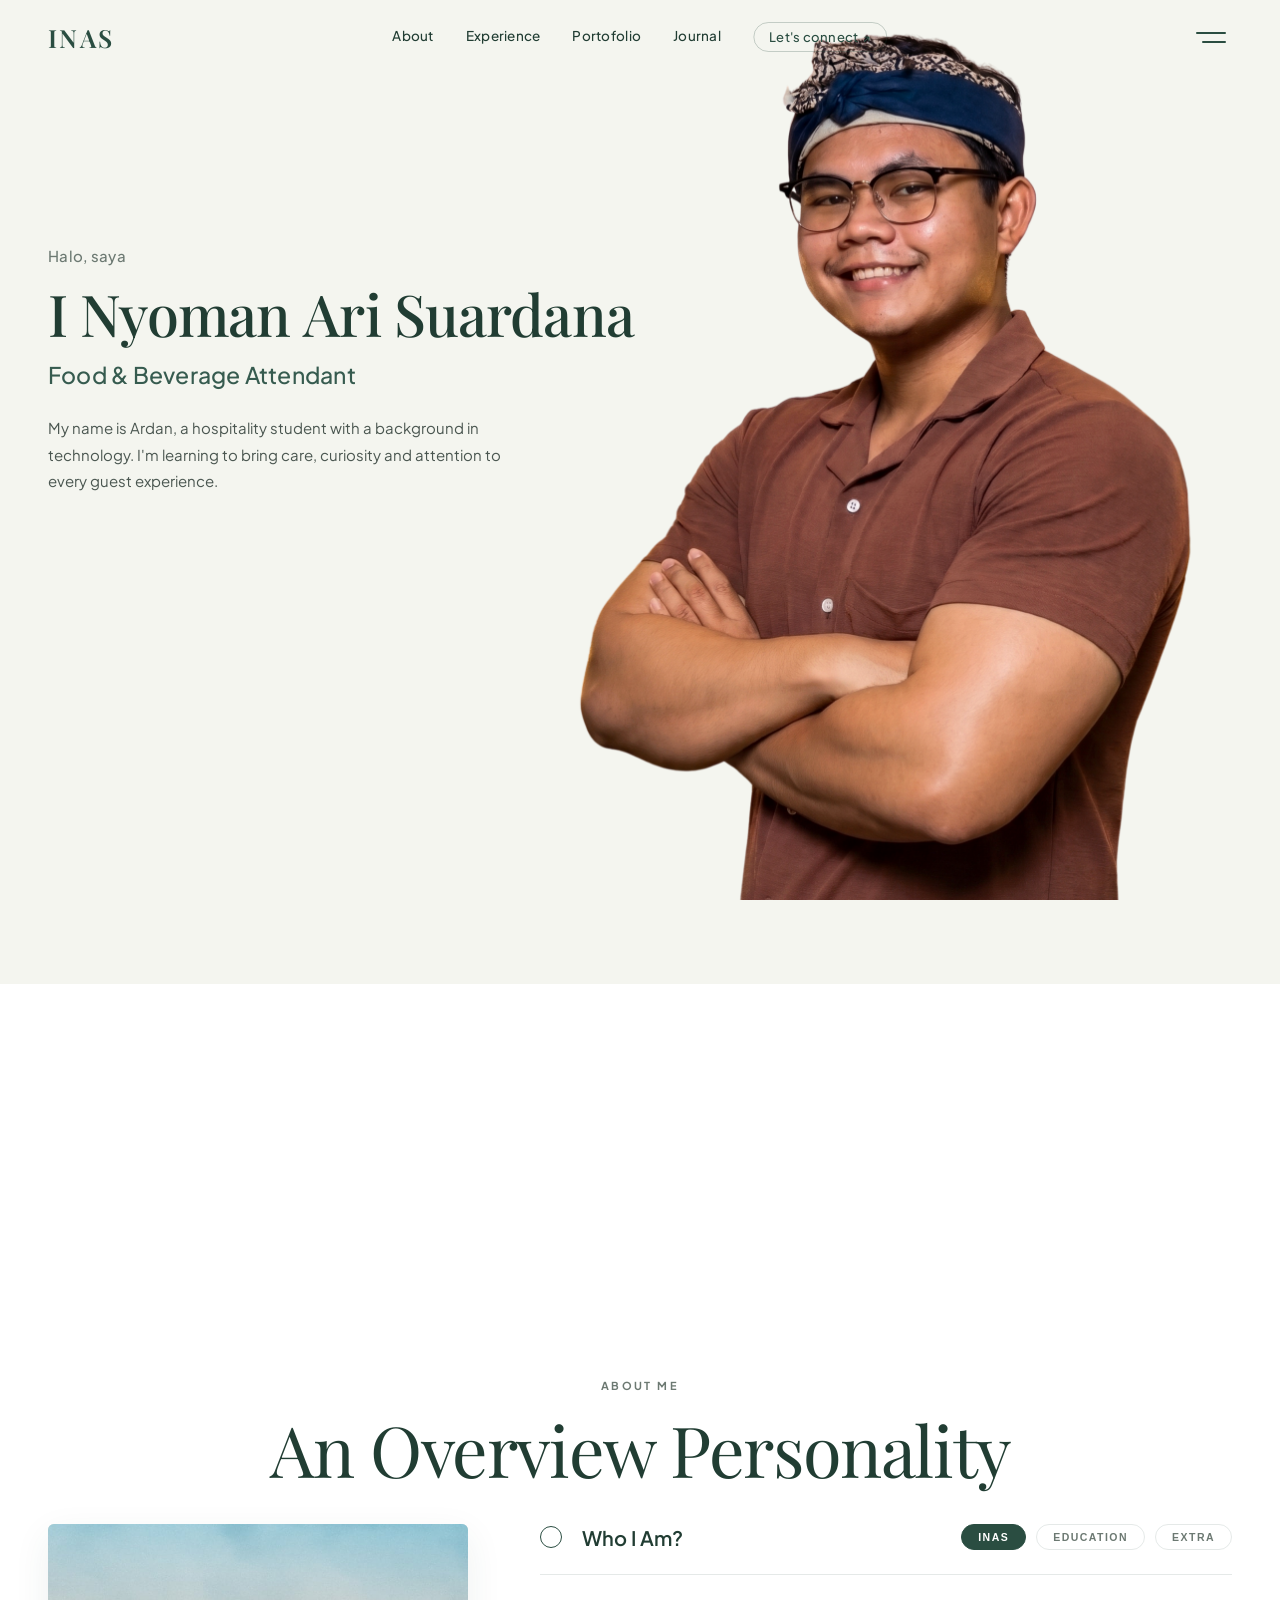
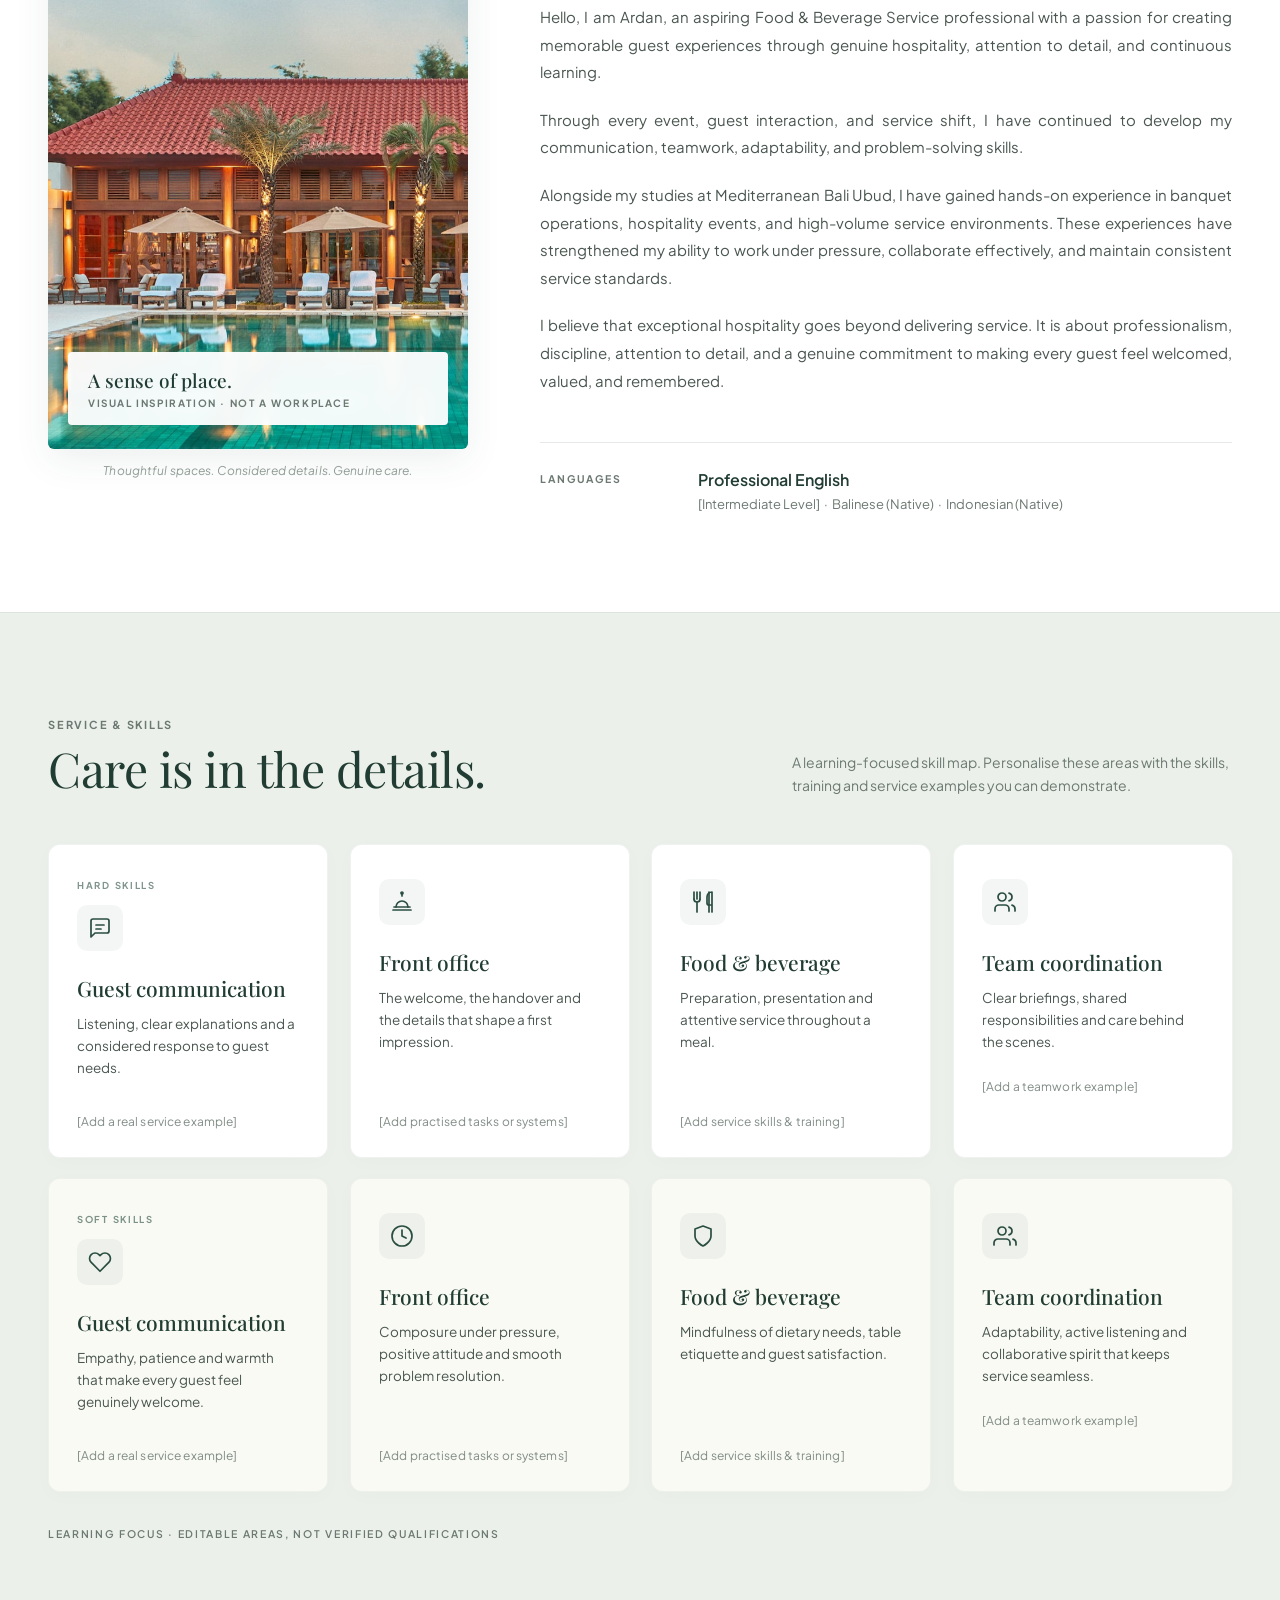
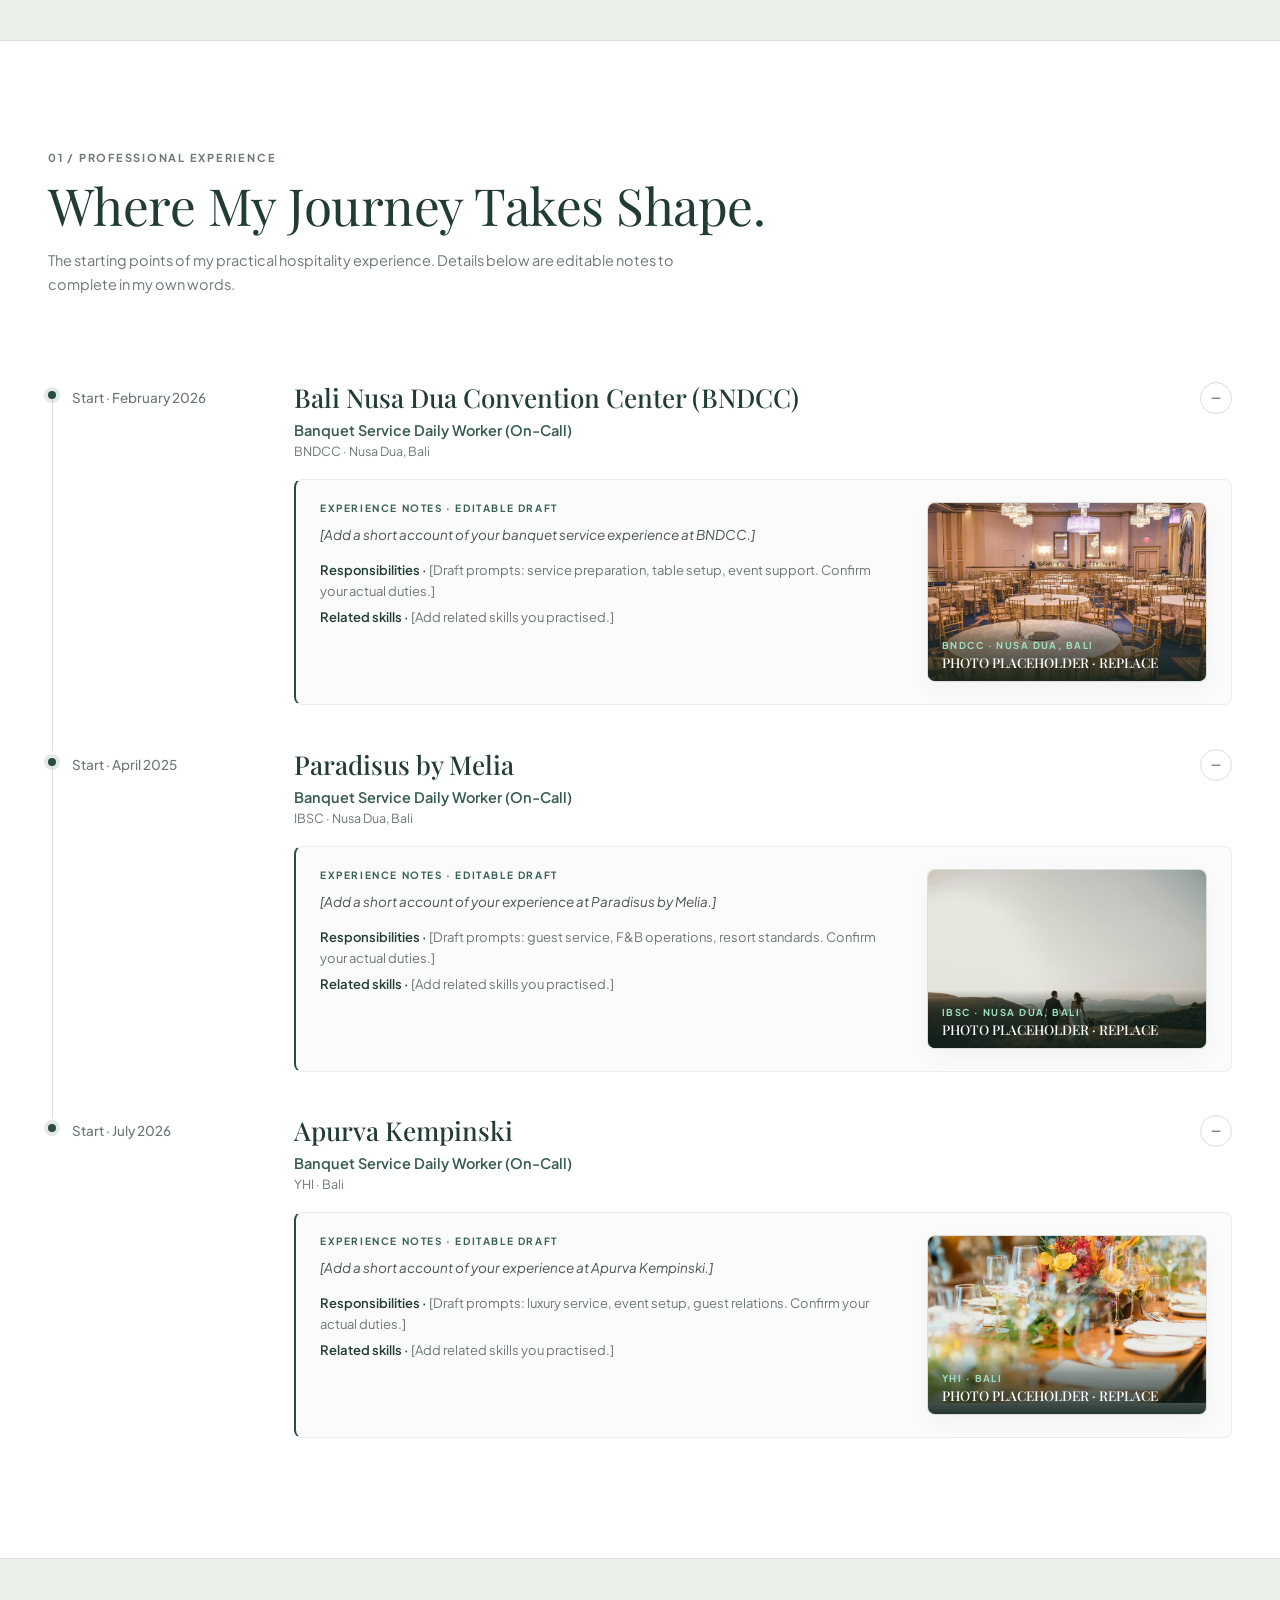
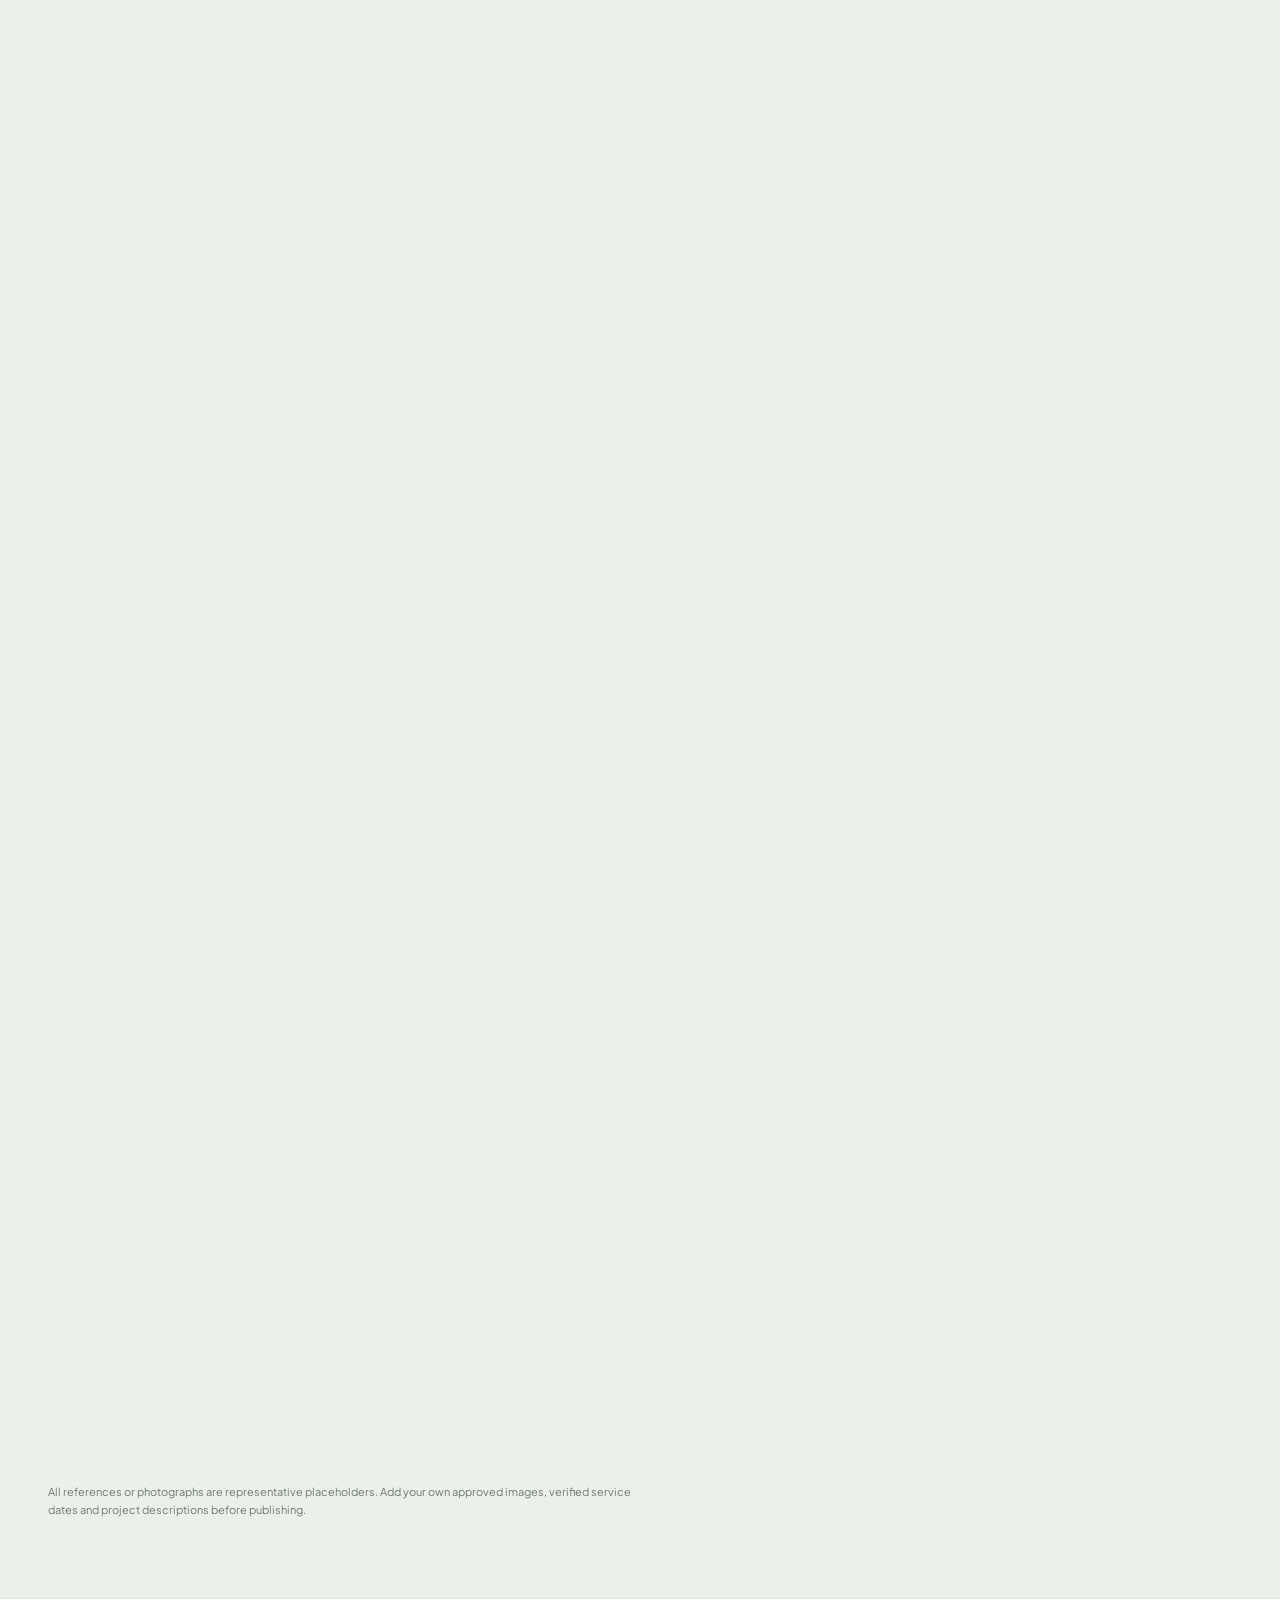
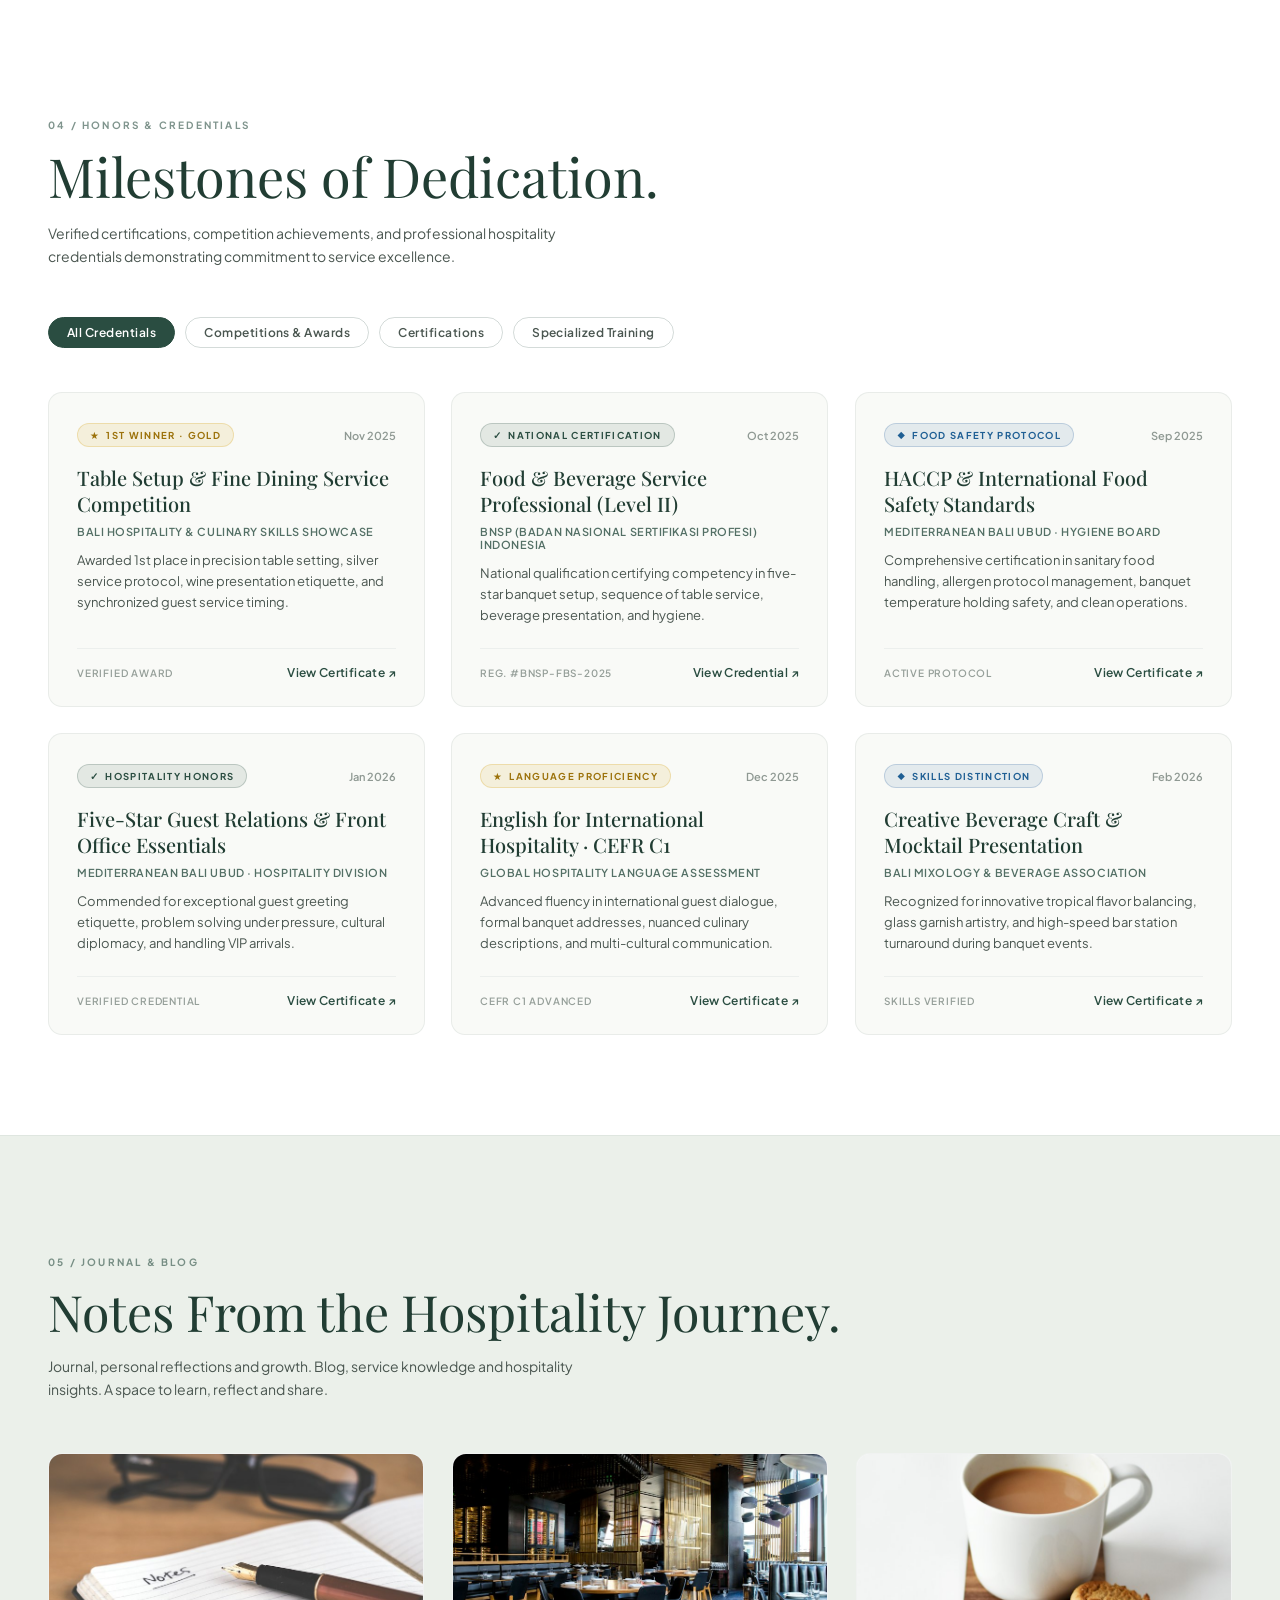
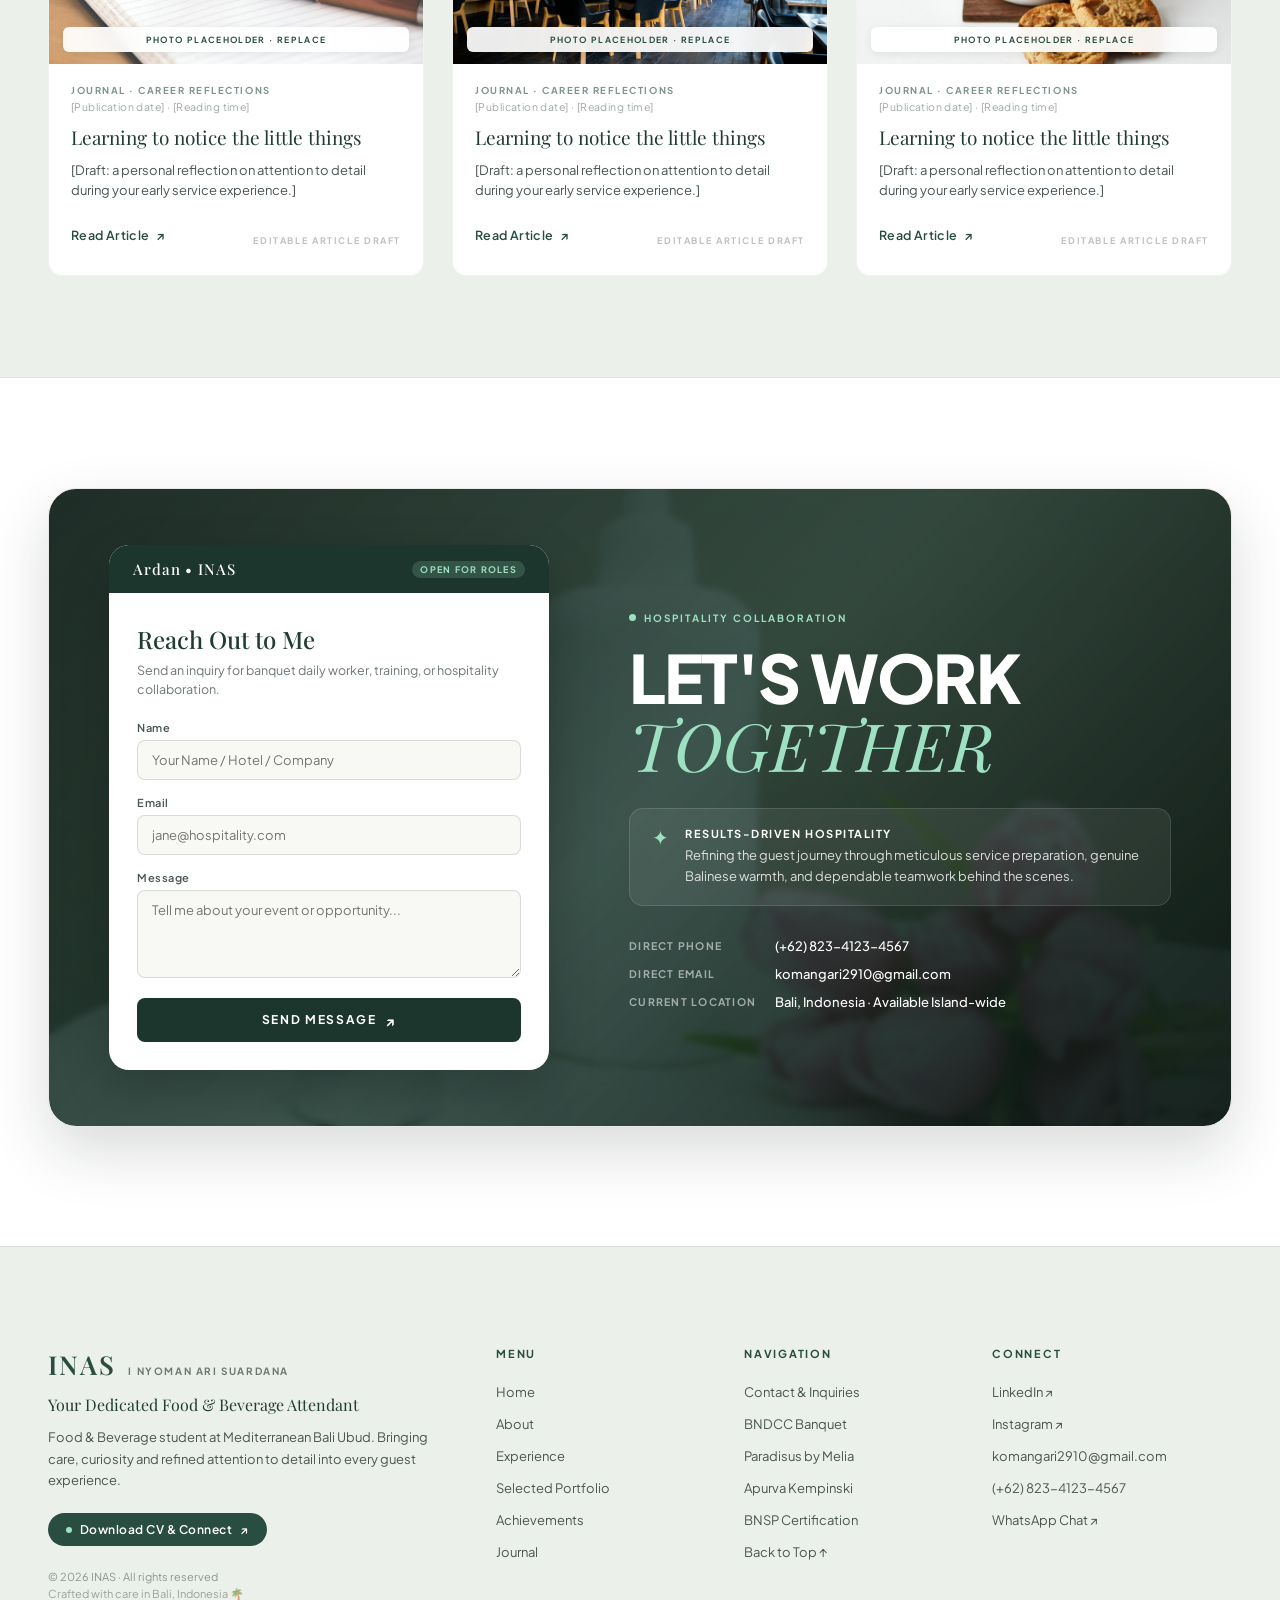
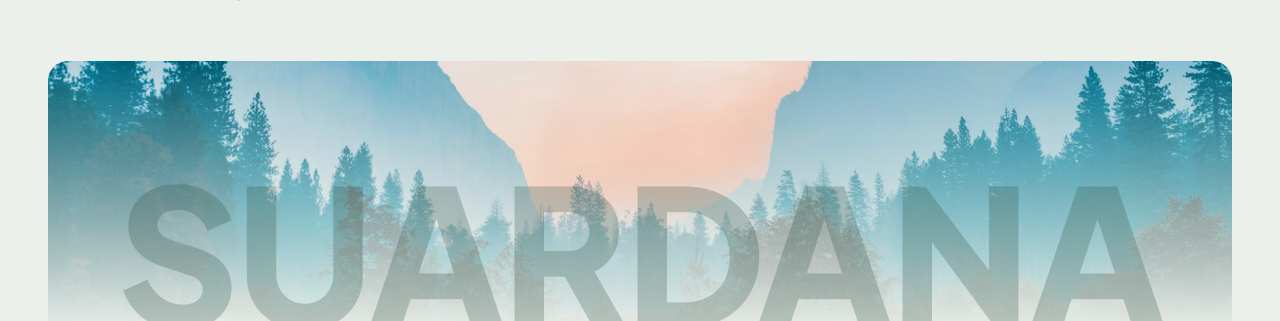
==== commit 7e1c7502: "Add welcome intro and About scroll transition Co-authored-by: Copilot <223556219+Copilot@users.norep" ====
--- a/index.html
+++ b/index.html
@@ -61,7 +61,6 @@
         <a href="#about" class="nav-item" data-i18n="nav_about">About</a>
         <a href="#experience" class="nav-item" data-i18n="nav_experience">Experience</a>
         <a href="#portofolio" class="nav-item" data-i18n="nav_portfolio">Portofolio</a>
-        <a href="#achievements" class="nav-item" data-i18n="nav_achievements">Achievements</a>
         <a href="#journal" class="nav-item" data-i18n="nav_journal">Journal</a>
         <a href="#contact" class="nav-item connect-btn">
           <span data-i18n="nav_connect">Let's connect</span> <span>&#8599;</span>
@@ -1621,18 +1620,13 @@
         </a>
       </div>
       <div class="menu-item-row">
-        <a href="#achievements" class="menu-nav-anchor">
-          <span class="menu-nav-num">05</span><span data-i18n="nav_achievements">Achievements</span>
-        </a>
-      </div>
-      <div class="menu-item-row">
         <a href="#journal" class="menu-nav-anchor">
-          <span class="menu-nav-num">06</span><span data-i18n="nav_journal">Journal</span>
+          <span class="menu-nav-num">05</span><span data-i18n="nav_journal">Journal</span>
         </a>
       </div>
       <div class="menu-item-row">
         <a href="#contact" class="menu-nav-anchor">
-          <span class="menu-nav-num">07</span><span data-i18n="nav_connect">Contact</span>
+          <span class="menu-nav-num">06</span><span data-i18n="nav_connect">Contact</span>
         </a>
       </div>
     </div>
--- a/css/style.css
+++ b/css/style.css
@@ -47,6 +47,7 @@
 
   /* Layout Widths */
   --content-max-width: 1360px;
+  --page-side-padding: 48px;
 }
 /* Dark Mode Color System (Nocturnal Emerald Sanctuary) */
 body.dark-mode {
@@ -87,7 +88,7 @@
   font-family: var(--font-sans);
   -webkit-font-smoothing: antialiased;
   -moz-osx-font-smoothing: grayscale;
-  overflow-x: hidden;
+  overflow-x: clip;
   scroll-behavior: smooth;
 }
 
@@ -939,9 +940,9 @@
 ============================================================ */
 .about-section {
   background-color: var(--bg-main);
-  padding: 110px 0 100px 0;
+  padding: 0 0 100px;
   position: relative;
-  overflow: hidden;
+  overflow: clip;
 }
 
 .about-inner {
@@ -969,12 +970,39 @@
   margin-bottom: 64px;
 }
 
+.about-header-wrap {
+  position: sticky;
+  top: 0;
+  z-index: 1;
+  min-height: 100vh;
+  margin-bottom: -100vh;
+  display: flex;
+  flex-direction: column;
+  justify-content: center;
+  text-align: center;
+  pointer-events: none;
+}
+
+.about-header-wrap > * {
+  opacity: calc(1 - var(--about-intro-progress, 0));
+}
+
+.about-header-wrap .about-headline {
+  margin-bottom: 0;
+}
+
 /* Two-column layout */
 .about-grid {
   display: grid;
   grid-template-columns: 420px 1fr;
   gap: 72px;
   align-items: start;
+  position: relative;
+  z-index: 2;
+  margin-top: 60vh;
+  opacity: var(--about-content-progress, 0);
+  transform: translateY(calc((1 - var(--about-content-progress, 0)) * 32px));
+  transition: opacity 0.1s linear, transform 0.1s linear;
 }
 
 /* Left: Image card */
@@ -3861,3 +3889,445 @@
     height: 180px;
   }
 }
+
+/* ============================================================
+   MOBILE LAYOUT
+============================================================ */
+@media (max-width: 992px) {
+  .hero-stage {
+    display: block;
+  }
+
+  .hero-art-layer {
+    position: absolute;
+    inset: 0 0 0 auto;
+    width: 58%;
+    height: 100%;
+  }
+
+  .hero-inner {
+    display: flex;
+    width: 100%;
+  }
+
+  .hero-content-left {
+    width: 58%;
+    max-width: 650px;
+  }
+}
+
+@media (max-width: 768px) {
+  :root {
+    --page-side-padding: 24px;
+  }
+
+  .about-section {
+    padding: 0 0 68px;
+  }
+
+  .about-inner {
+    padding: 0 24px;
+  }
+
+  .about-headline {
+    font-size: clamp(36px, 8vw, 52px);
+    margin-bottom: 0;
+  }
+
+  .skills-subpart,
+  .experience-subpart {
+    padding: 68px 0;
+  }
+
+  .skills-inner,
+  .exp-inner {
+    padding: 0 24px;
+  }
+
+  .skills-header-row {
+    margin-bottom: 30px;
+  }
+
+  .skill-card {
+    padding: 26px 24px 24px;
+  }
+
+  .portfolio-section,
+  .journal-section {
+    padding: 72px 0 64px;
+  }
+
+  .portfolio-inner,
+  .journal-inner,
+  .achievements-inner,
+  .contact-inner,
+  .footer-inner {
+    padding-right: var(--page-side-padding);
+    padding-left: var(--page-side-padding);
+  }
+
+  .portfolio-header,
+  .journal-header,
+  .achievements-header {
+    margin-bottom: 30px;
+  }
+
+  .portfolio-filters,
+  .achievements-filters {
+    gap: 8px;
+    margin-bottom: 28px;
+  }
+
+  .pf-btn,
+  .achieve-filter-btn {
+    min-height: 40px;
+    padding: 8px 14px;
+  }
+
+  .portfolio-grid,
+  .journal-grid,
+  .achievements-grid {
+    gap: 18px;
+  }
+
+  .achievements-section {
+    padding: 76px 0 68px;
+  }
+
+  .contact-section {
+    padding: 72px 0 76px;
+  }
+
+  .contact-hero-card {
+    border-radius: 20px;
+  }
+
+  .contact-grid {
+    padding: 24px 18px;
+    gap: 32px;
+  }
+
+  .contact-form-content {
+    padding: 26px 22px 24px;
+  }
+
+  .contact-display-title {
+    font-size: clamp(36px, 9vw, 54px);
+    margin-bottom: 22px;
+  }
+
+  .contact-detail-row {
+    align-items: flex-start;
+    gap: 12px;
+  }
+
+  .contact-detail-label {
+    min-width: 100px;
+  }
+
+  .contact-detail-val {
+    min-width: 0;
+    overflow-wrap: anywhere;
+  }
+
+  .site-footer {
+    padding-top: 72px;
+  }
+
+  .footer-top-grid {
+    margin-bottom: 40px;
+  }
+}
+
+@media (max-width: 600px) {
+  .header-inner {
+    padding: 0 20px;
+  }
+
+  body.menu-open .header-inner {
+    padding-right: 16px;
+    padding-left: 16px;
+  }
+
+  body.menu-open .brand-title {
+    font-size: 21px !important;
+  }
+
+  body.menu-open .brand-expand {
+    min-width: 0;
+    margin-left: 8px !important;
+  }
+
+  body.menu-open .brand-sep {
+    margin-right: 10px !important;
+    margin-left: 10px !important;
+  }
+
+  body.menu-open .brand-sub span:first-child {
+    font-size: 9px !important;
+    letter-spacing: 0.1em !important;
+  }
+
+  body.menu-open .brand-sub span:last-child {
+    font-size: 7.5px !important;
+    letter-spacing: 0.1em !important;
+  }
+
+  .hero-stage {
+    min-height: max(800px, 100svh);
+    overflow: hidden;
+    padding-top: 0;
+  }
+
+  .hero-art-layer {
+    inset: auto 0 0;
+    width: 100%;
+    height: 36%;
+    justify-content: center;
+  }
+
+  .hero-art-image {
+    width: auto;
+    max-width: 100%;
+    height: 100%;
+    object-position: center bottom;
+  }
+
+  .hero-art-layer::after {
+    content: '';
+    position: absolute;
+    right: 0;
+    bottom: 0;
+    left: 0;
+    z-index: 1;
+    height: 32%;
+    background: linear-gradient(to bottom, transparent, var(--bg-main) 92%);
+    pointer-events: none;
+  }
+
+  .hero-inner {
+    display: block;
+    padding: 116px 22px 320px;
+  }
+
+  .hero-content-left {
+    width: 100%;
+    max-width: 520px;
+  }
+
+  .hero-greeting {
+    font-size: 14px;
+    margin-bottom: 8px;
+  }
+
+  .hero-greeting.is-blessing {
+    position: absolute;
+    top: 50svh;
+    left: 50%;
+    z-index: 12;
+    width: max-content;
+    max-width: calc(100vw - 32px);
+    min-height: 0;
+    justify-content: center;
+    margin: 0;
+    color: var(--primary);
+    font-family: var(--font-serif);
+    font-size: clamp(30px, 10.5vw, 52px);
+    font-weight: 600;
+    letter-spacing: 0.04em;
+    line-height: 1.05;
+    text-align: center;
+    text-transform: uppercase;
+    text-shadow: 0 1px 18px rgba(255, 255, 255, 0.75);
+    transform: translate(-50%, -50%) scale(1);
+    transition: top 0.9s cubic-bezier(0.16, 1, 0.3, 1),
+      left 0.9s cubic-bezier(0.16, 1, 0.3, 1),
+      width 0.9s cubic-bezier(0.16, 1, 0.3, 1),
+      transform 0.9s cubic-bezier(0.16, 1, 0.3, 1),
+      font-size 0.9s cubic-bezier(0.16, 1, 0.3, 1),
+      letter-spacing 0.9s cubic-bezier(0.16, 1, 0.3, 1);
+  }
+
+  .hero-greeting.is-blessing.is-settling {
+    top: 116px;
+    left: 22px;
+    width: calc(100% - 44px);
+    justify-content: flex-start;
+    font-size: 14px;
+    letter-spacing: 0.02em;
+    text-align: left;
+    text-transform: none;
+    transform: none;
+  }
+
+  .hero-name {
+    font-size: clamp(38px, 10.5vw, 48px);
+    line-height: 1.08;
+    margin-bottom: 12px;
+  }
+
+  .hero-profession {
+    font-size: clamp(17px, 5vw, 20px);
+    margin-bottom: 18px;
+  }
+
+  .hero-bio {
+    max-width: 440px;
+    font-size: 14px;
+    line-height: 1.65;
+    margin-bottom: 22px;
+  }
+
+  .hero-actions {
+    gap: 10px;
+    margin-bottom: 24px;
+  }
+
+  .btn-explore,
+  .btn-cv {
+    min-height: 48px;
+    width: 100%;
+  }
+
+  .hero-mist-backdrop {
+    background: linear-gradient(
+      to bottom,
+      rgba(244, 245, 239, 1) 0%,
+      rgba(244, 245, 239, 0.98) 42%,
+      rgba(244, 245, 239, 0.82) 54%,
+      rgba(244, 245, 239, 0.28) 72%,
+      rgba(244, 245, 239, 0) 88%
+    );
+  }
+
+  body.dark-mode .hero-mist-backdrop {
+    background: linear-gradient(
+      to bottom,
+      rgba(14, 22, 19, 1) 0%,
+      rgba(14, 22, 19, 0.98) 42%,
+      rgba(14, 22, 19, 0.82) 54%,
+      rgba(14, 22, 19, 0.28) 72%,
+      rgba(14, 22, 19, 0) 88%
+    );
+  }
+
+  .grid-line-v:not(.v1):not(.v5),
+  .crosshair-mark {
+    display: none;
+  }
+
+  .about-inner,
+  .skills-inner,
+  .exp-inner {
+    padding-right: 22px;
+    padding-left: 22px;
+  }
+
+  .about-headline {
+    font-size: clamp(34px, 9vw, 44px);
+    line-height: 1.1;
+    margin-bottom: 0;
+  }
+
+  .about-image-card {
+    aspect-ratio: 4 / 3;
+  }
+
+  .about-meta-row {
+    gap: 6px;
+  }
+
+  .skills-subpart,
+  .experience-subpart {
+    padding: 60px 0;
+  }
+
+  .skills-headline {
+    font-size: clamp(30px, 8vw, 40px);
+  }
+
+  .exp-item {
+    gap: 10px;
+  }
+
+  .portfolio-inner,
+  .journal-inner,
+  .achievements-inner,
+  .contact-inner,
+  .footer-inner {
+    padding-right: var(--page-side-padding);
+    padding-left: var(--page-side-padding);
+  }
+
+  .portfolio-section,
+  .journal-section,
+  .achievements-section {
+    padding-top: 64px;
+    padding-bottom: 56px;
+  }
+
+  .portfolio-headline,
+  .journal-headline {
+    font-size: clamp(30px, 8vw, 40px);
+  }
+
+  .portfolio-filters,
+  .achievements-filters {
+    margin-bottom: 24px;
+  }
+
+  .contact-section {
+    padding: 60px 0 64px;
+  }
+
+  .contact-grid {
+    padding: 18px 14px;
+    gap: 28px;
+  }
+
+  .contact-form-content {
+    padding: 22px 18px 20px;
+  }
+
+  .contact-form-heading {
+    font-size: 22px;
+  }
+
+  .contact-detail-row {
+    flex-direction: column;
+    gap: 3px;
+  }
+
+  .footer-top-grid {
+    gap: 28px;
+  }
+
+  .footer-panorama-wrap {
+    height: 150px;
+    border-radius: 14px 14px 0 0;
+  }
+}
+
+@media (max-width: 380px) {
+  :root {
+    --page-side-padding: 18px;
+  }
+
+  .hero-inner {
+    padding-right: 18px;
+    padding-left: 18px;
+  }
+
+  .hero-name {
+    font-size: 37px;
+  }
+
+  .hero-stage {
+    min-height: max(780px, 100svh);
+  }
+
+  .contact-grid {
+    padding-right: 10px;
+    padding-left: 10px;
+  }
+}
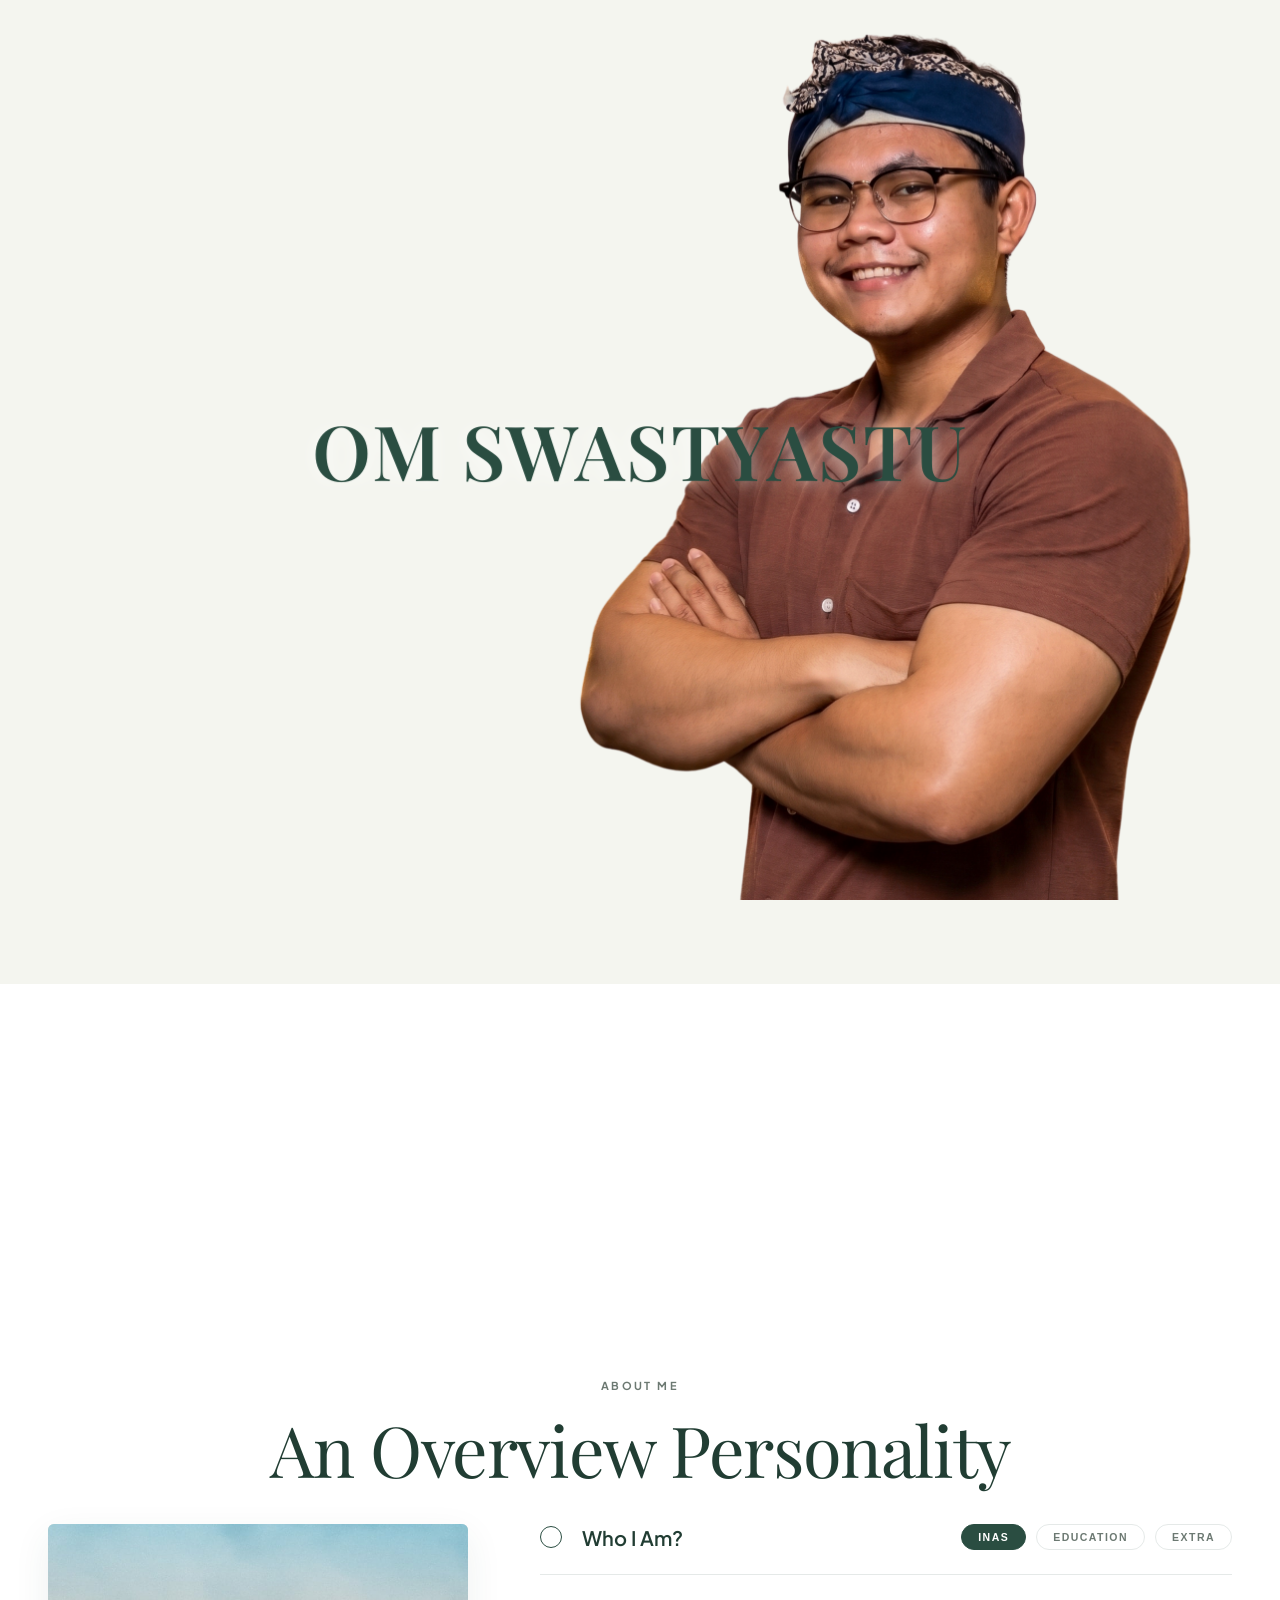
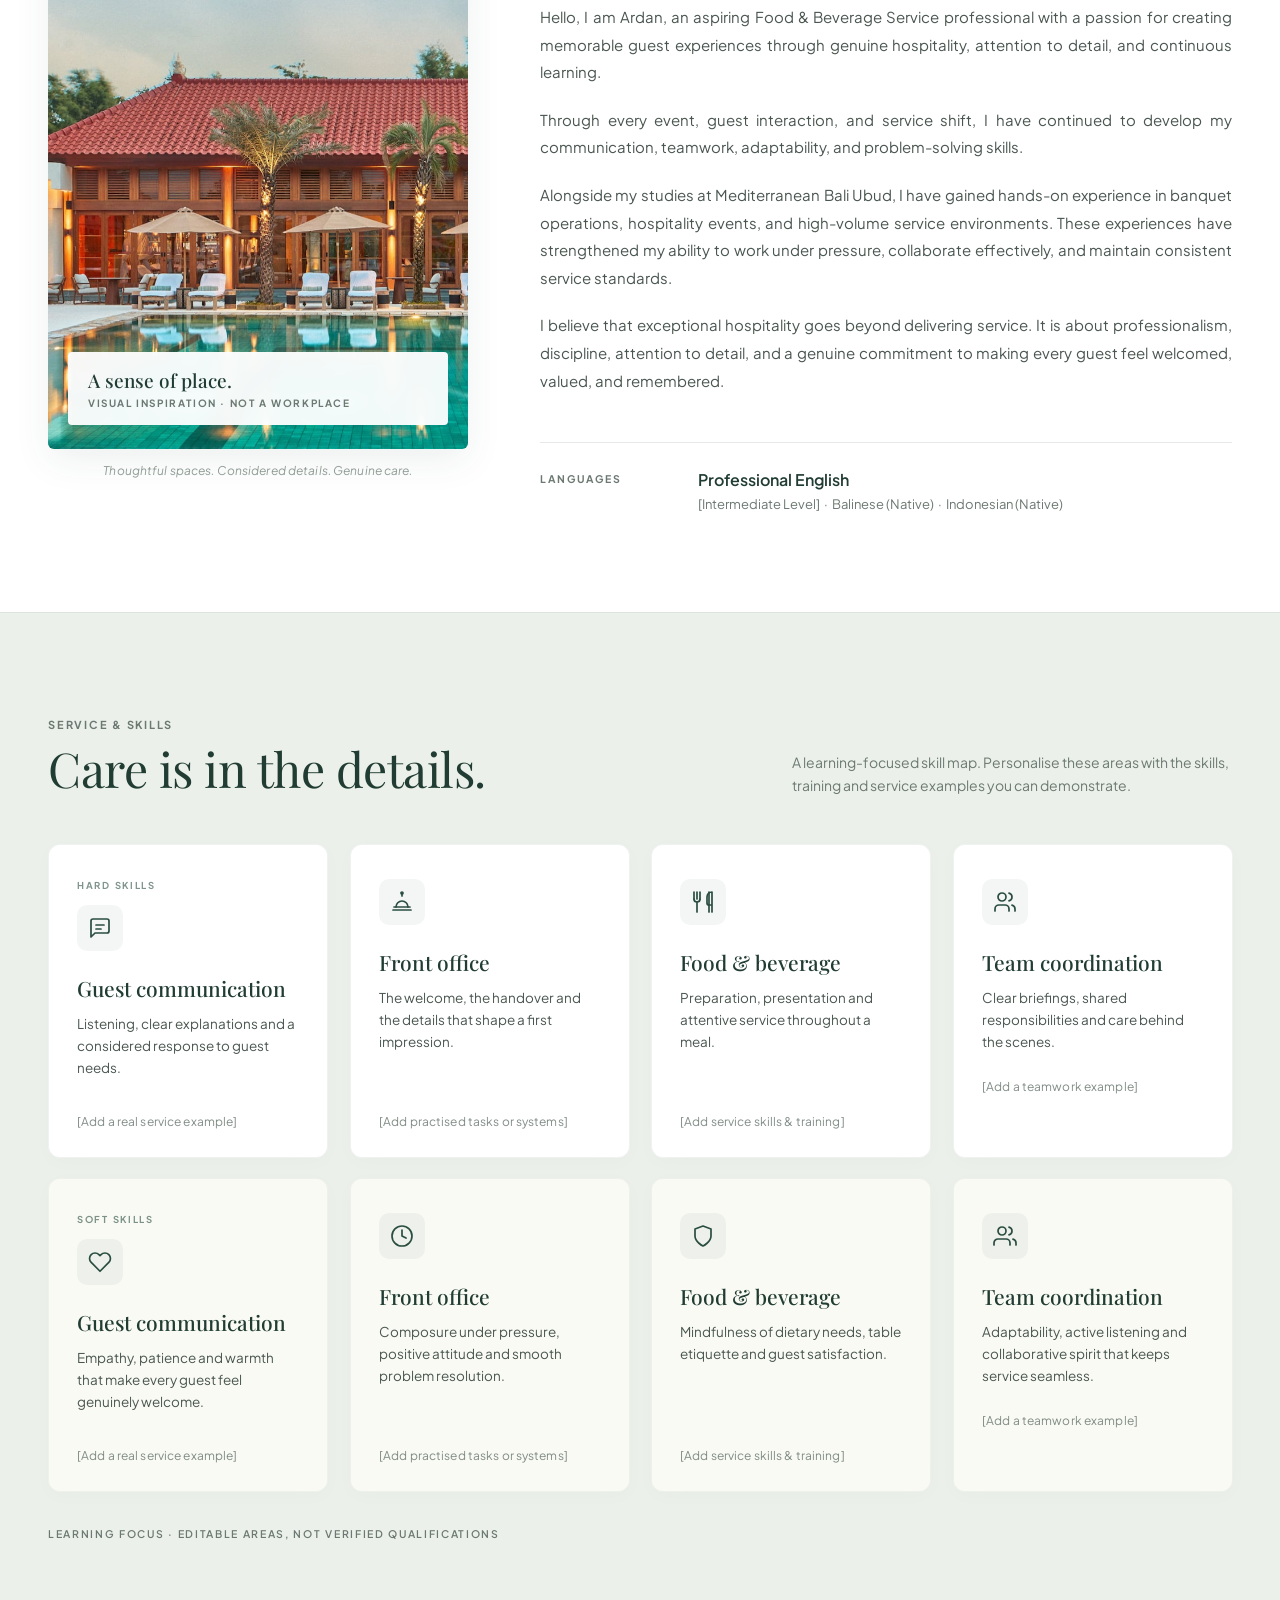
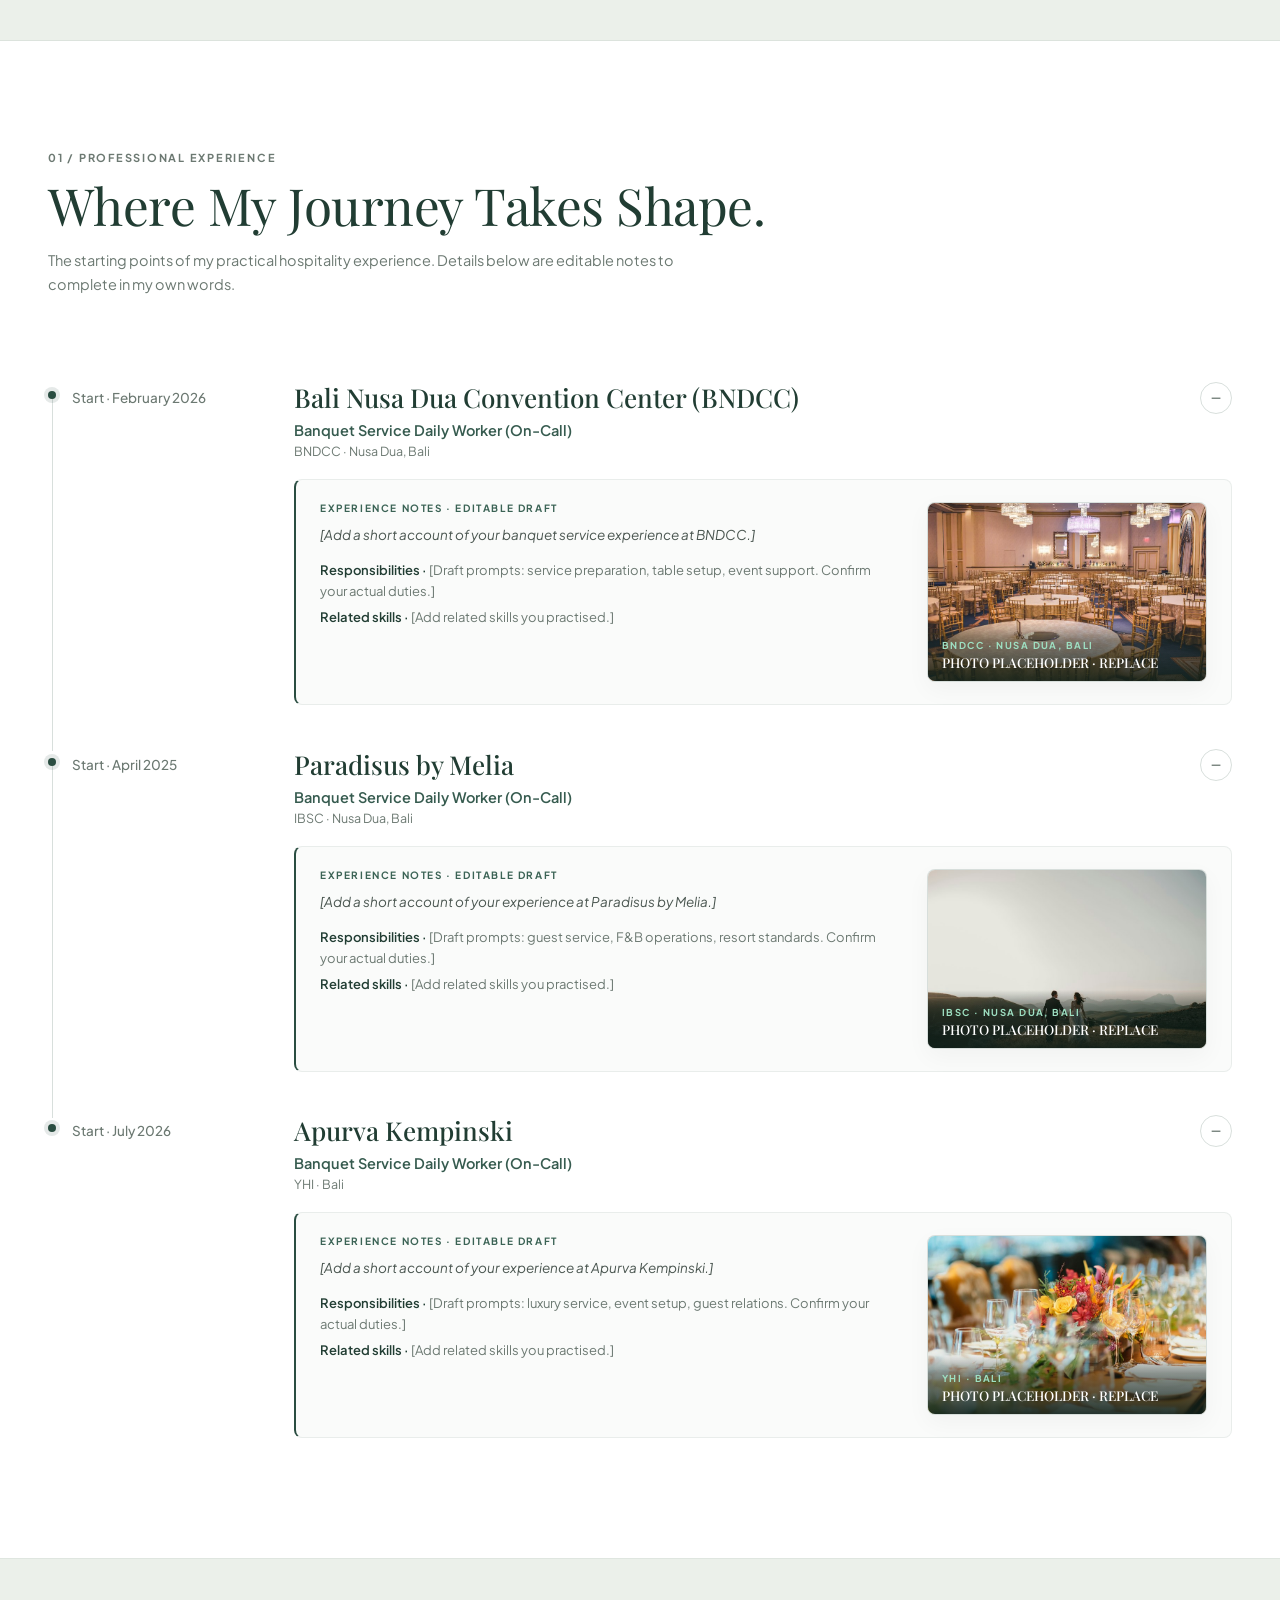
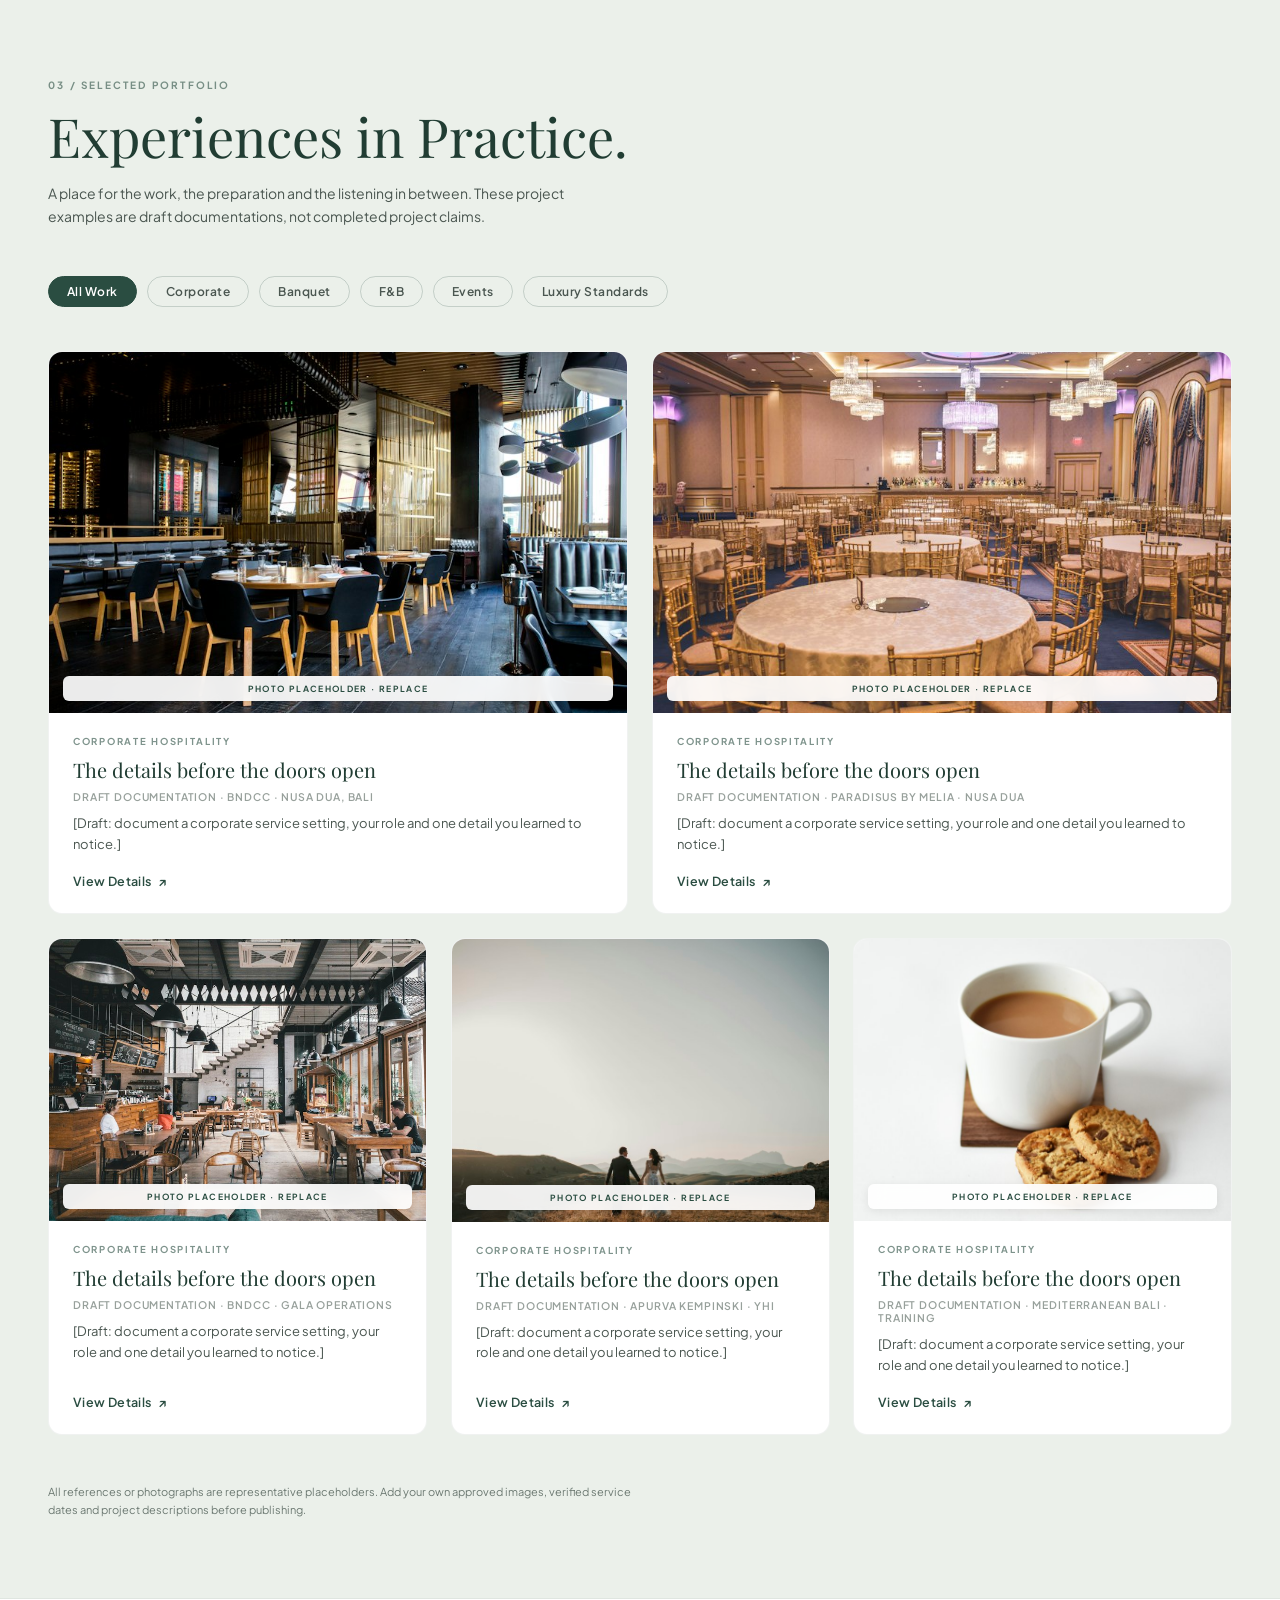
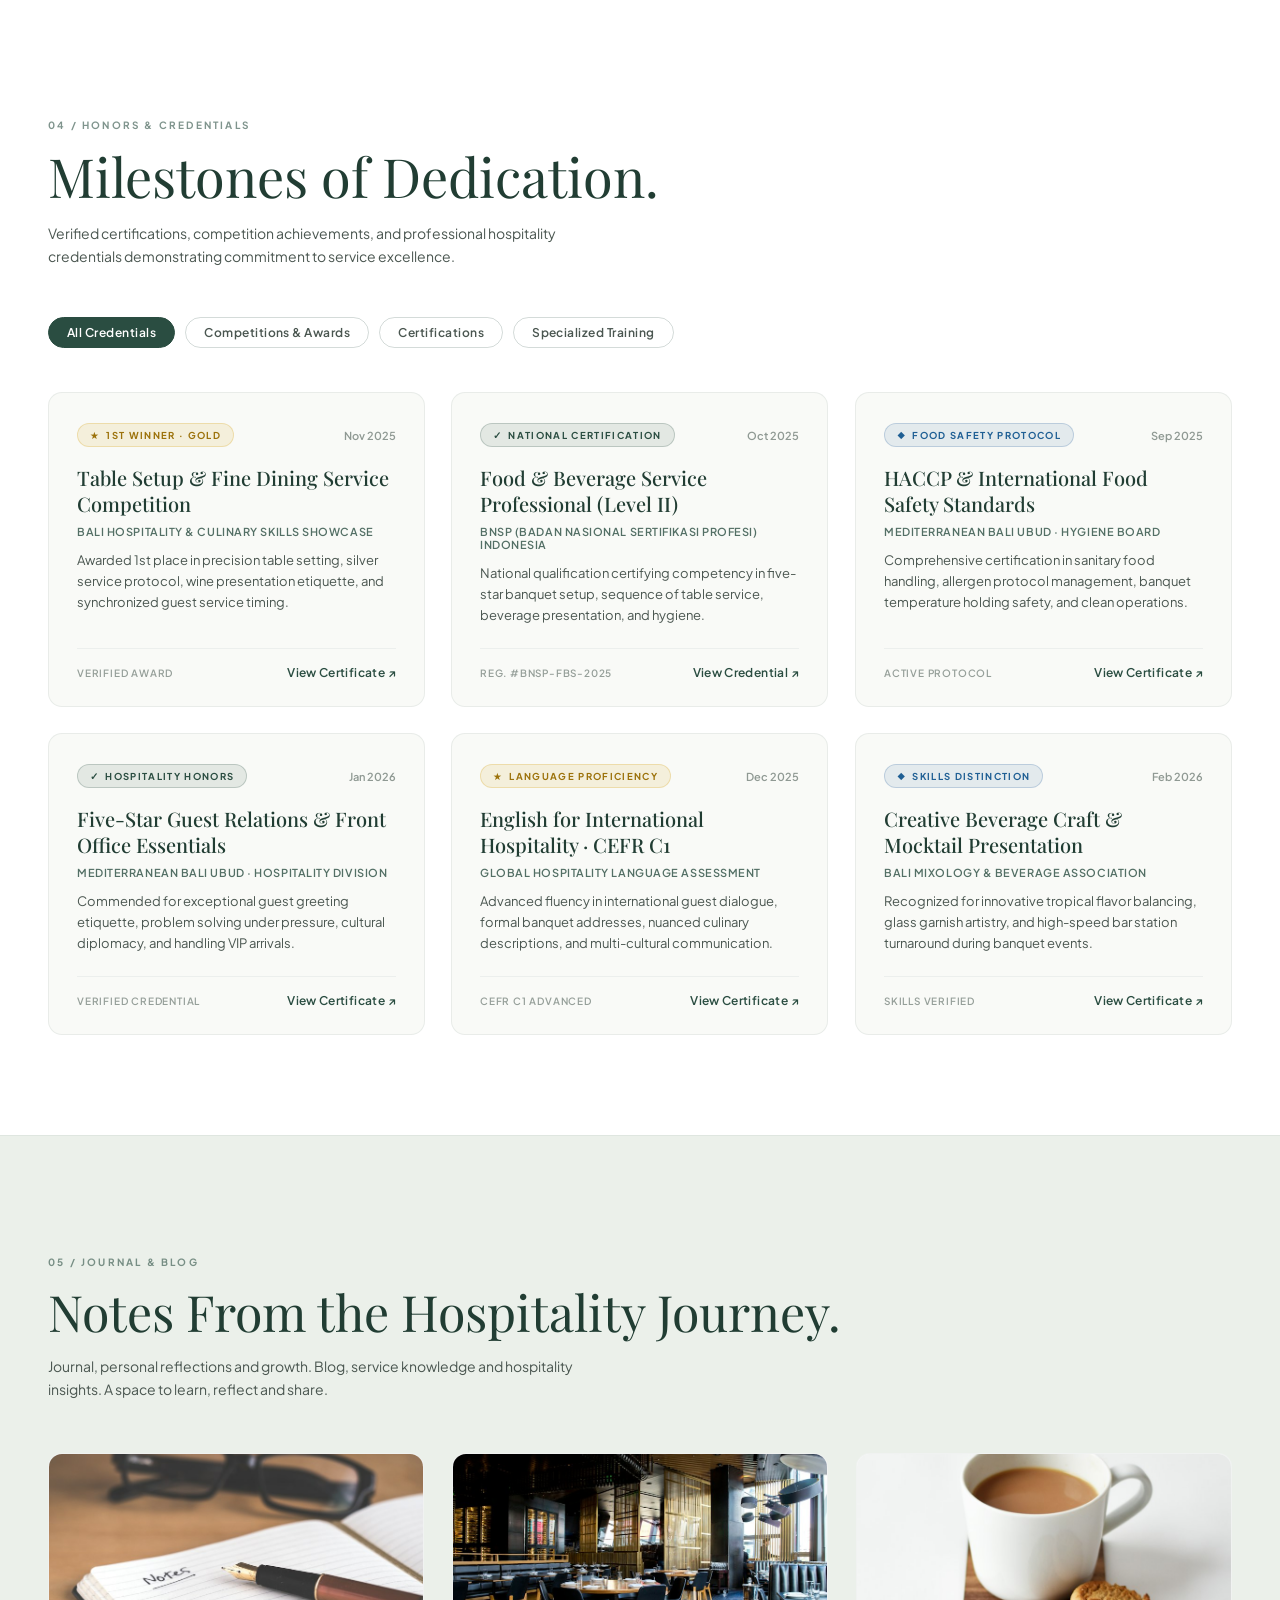
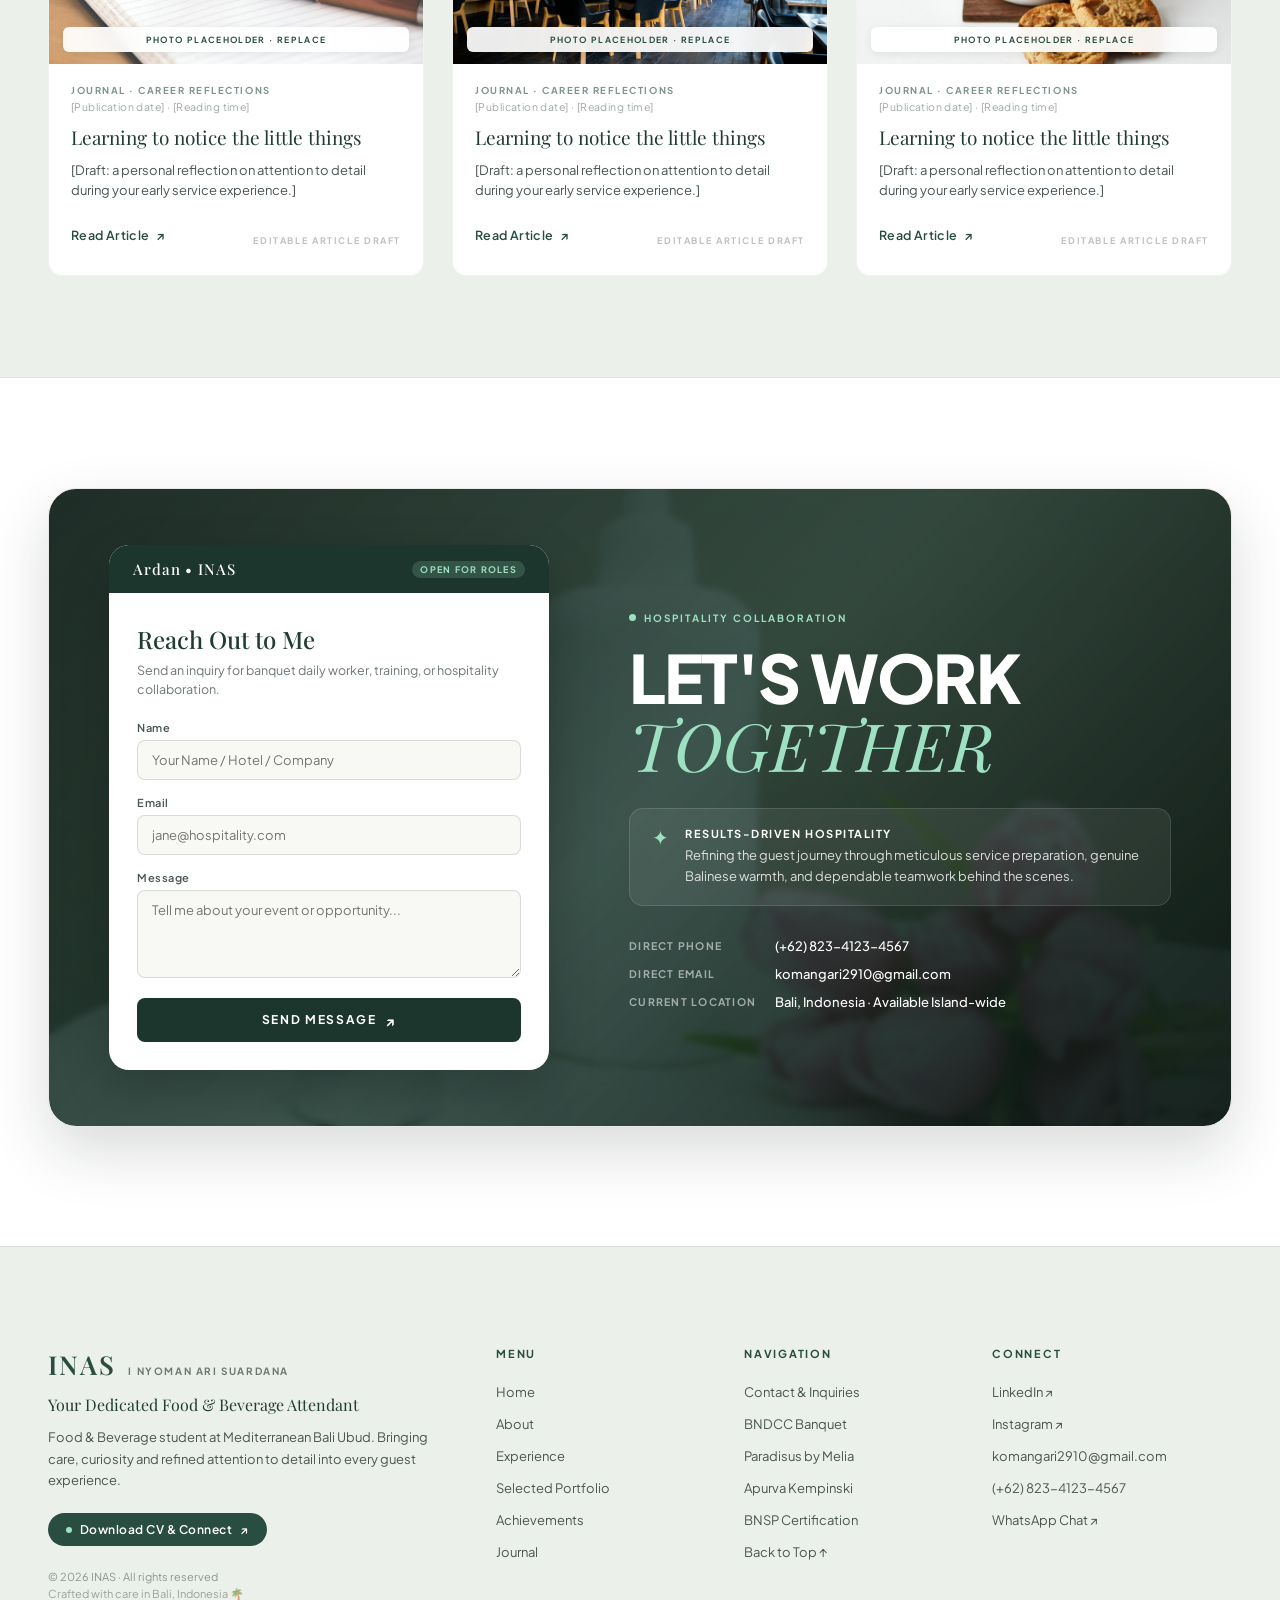
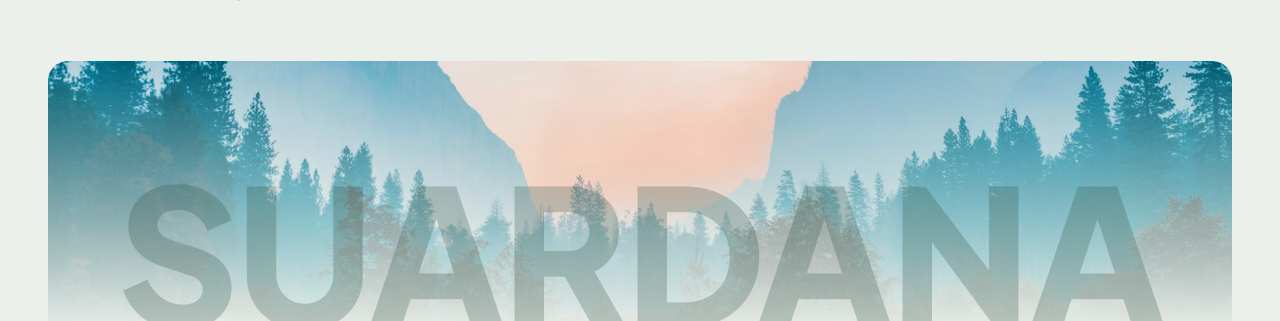
==== commit c502a31d: "Unify intro across screens and add mobile settings Co-authored-by: Copilot <223556219+Copilot@users." ====
--- a/index.html
+++ b/index.html
@@ -1673,36 +1673,39 @@
           </span>
         </div>
       </div>
-      <!-- Language Switcher & Dark Mode Toggle -->
-      <div class="menu-info-block menu-preferences-block">
-        <div class="menu-info-label" data-i18n="preferences_title">Preferences &amp; Settings</div>
-        <div class="menu-controls-row">
-          
-          <!-- Language Selector (EN / ID) -->
-          <div class="pref-control-box">
-            <span class="pref-label" data-i18n="lang_label">Language</span>
-            <div class="lang-pill-switch" role="group" aria-label="Language selection">
-              <button type="button" class="lang-btn active" data-lang="en">EN</button>
-              <span class="lang-pill-divider">/</span>
-              <button type="button" class="lang-btn" data-lang="id">ID</button>
-            </div>
-          </div>
-
-          <!-- Dark Mode Toggle -->
-          <div class="pref-control-box">
-            <span class="pref-label" data-i18n="theme_label">Theme</span>
-            <button type="button" class="theme-pill-toggle" id="theme-toggle-btn" aria-label="Toggle dark mode">
-              <span class="theme-icon light-icon" title="Light Theme">☼</span>
-              <span class="theme-switch-slider">
-                <span class="theme-switch-knob"></span>
-              </span>
-              <span class="theme-icon dark-icon" title="Dark Theme">☾</span>
-            </button>
-          </div>
-
-        </div>
-      </div>
+
     </div>
+
+    <!-- Language Switcher & Dark Mode Toggle -->
+    <div class="menu-info-block menu-preferences-block">
+      <div class="menu-info-label" data-i18n="preferences_title">Preferences &amp; Settings</div>
+      <div class="menu-controls-row">
+
+        <!-- Language Selector (EN / ID) -->
+        <div class="pref-control-box">
+          <span class="pref-label" data-i18n="lang_label">Language</span>
+          <div class="lang-pill-switch" role="group" aria-label="Language selection">
+            <button type="button" class="lang-btn active" data-lang="en">EN</button>
+            <span class="lang-pill-divider">/</span>
+            <button type="button" class="lang-btn" data-lang="id">ID</button>
+          </div>
+        </div>
+
+        <!-- Dark Mode Toggle -->
+        <div class="pref-control-box">
+          <span class="pref-label" data-i18n="theme_label">Theme</span>
+          <button type="button" class="theme-pill-toggle" id="theme-toggle-btn" aria-label="Toggle dark mode">
+            <span class="theme-icon light-icon" title="Light Theme">☼</span>
+            <span class="theme-switch-slider">
+              <span class="theme-switch-knob"></span>
+            </span>
+            <span class="theme-icon dark-icon" title="Dark Theme">☾</span>
+          </button>
+        </div>
+
+      </div>
+    </div>
+
 
   </div>
 
--- a/css/style.css
+++ b/css/style.css
@@ -628,6 +628,46 @@
   min-height: 24px;
   display: flex;
   align-items: center;
+}
+
+.hero-greeting.is-blessing {
+  position: fixed;
+  top: 50svh;
+  left: 50vw;
+  z-index: 12;
+  width: max-content;
+  max-width: calc(100vw - 32px);
+  min-height: 0;
+  justify-content: center;
+  margin: 0;
+  color: var(--primary);
+  font-family: var(--font-serif);
+  font-size: clamp(36px, 6vw, 76px);
+  font-weight: 600;
+  letter-spacing: 0.04em;
+  line-height: 1.05;
+  text-align: center;
+  text-transform: uppercase;
+  text-shadow: 0 1px 18px rgba(255, 255, 255, 0.75);
+  transform: translate(-50%, -50%);
+  transition: top 0.9s cubic-bezier(0.16, 1, 0.3, 1),
+    left 0.9s cubic-bezier(0.16, 1, 0.3, 1),
+    width 0.9s cubic-bezier(0.16, 1, 0.3, 1),
+    transform 0.9s cubic-bezier(0.16, 1, 0.3, 1),
+    font-size 0.9s cubic-bezier(0.16, 1, 0.3, 1),
+    letter-spacing 0.9s cubic-bezier(0.16, 1, 0.3, 1);
+}
+
+.hero-greeting.is-blessing.is-settling {
+  top: var(--hero-greeting-top, 120px);
+  left: var(--hero-greeting-left, 48px);
+  width: var(--hero-greeting-width, auto);
+  justify-content: flex-start;
+  font-size: 15px;
+  letter-spacing: 0.02em;
+  text-align: left;
+  text-transform: none;
+  transform: none;
 }
 
 .greeting-text {
@@ -1403,8 +1443,31 @@
     display: none;
   }
 
+  #menu-overlay {
+    grid-template-rows: minmax(0, 1fr) auto;
+  }
+
   .menu-col-nav {
-    padding: 100px 36px 60px 36px;
+    grid-row: 1;
+    min-height: 0;
+    overflow-y: auto;
+    padding: 90px 36px 20px;
+  }
+
+  .menu-preferences-block {
+    position: relative;
+    inset: auto;
+    grid-row: 2;
+    grid-column: 1;
+    width: auto;
+    max-width: none;
+    margin: 0;
+    padding: 16px 36px max(24px, env(safe-area-inset-bottom));
+    border-top: 1px solid rgba(255, 255, 255, 0.08);
+  }
+
+  .menu-controls-row {
+    justify-content: space-between;
   }
 }
 
@@ -1779,7 +1842,11 @@
    Quiet, sleek, minimalist design
 ============================================================ */
 .menu-preferences-block {
-  margin-top: auto;
+  position: absolute;
+  right: clamp(36px, 5vw, 80px);
+  bottom: 34px;
+  z-index: 2;
+  width: min(45%, 480px);
   padding-top: 16px;
   border-top: 1px solid rgba(255, 255, 255, 0.08);
 }
@@ -1876,6 +1943,19 @@
 body.dark-mode .dark-icon {
   opacity: 0.95;
   color: var(--primary-mint);
+}
+
+@media (max-width: 992px) {
+  .menu-preferences-block {
+    position: relative;
+    inset: auto;
+    grid-row: 2;
+    grid-column: 1;
+    width: auto;
+    max-width: none;
+    margin: 0;
+    padding: 16px 36px max(24px, env(safe-area-inset-bottom));
+  }
 }
 
 .theme-switch-slider {
@@ -4120,44 +4200,8 @@
     margin-bottom: 8px;
   }
 
-  .hero-greeting.is-blessing {
-    position: absolute;
-    top: 50svh;
-    left: 50%;
-    z-index: 12;
-    width: max-content;
-    max-width: calc(100vw - 32px);
-    min-height: 0;
-    justify-content: center;
-    margin: 0;
-    color: var(--primary);
-    font-family: var(--font-serif);
-    font-size: clamp(30px, 10.5vw, 52px);
-    font-weight: 600;
-    letter-spacing: 0.04em;
-    line-height: 1.05;
-    text-align: center;
-    text-transform: uppercase;
-    text-shadow: 0 1px 18px rgba(255, 255, 255, 0.75);
-    transform: translate(-50%, -50%) scale(1);
-    transition: top 0.9s cubic-bezier(0.16, 1, 0.3, 1),
-      left 0.9s cubic-bezier(0.16, 1, 0.3, 1),
-      width 0.9s cubic-bezier(0.16, 1, 0.3, 1),
-      transform 0.9s cubic-bezier(0.16, 1, 0.3, 1),
-      font-size 0.9s cubic-bezier(0.16, 1, 0.3, 1),
-      letter-spacing 0.9s cubic-bezier(0.16, 1, 0.3, 1);
-  }
-
   .hero-greeting.is-blessing.is-settling {
-    top: 116px;
-    left: 22px;
-    width: calc(100% - 44px);
-    justify-content: flex-start;
     font-size: 14px;
-    letter-spacing: 0.02em;
-    text-align: left;
-    text-transform: none;
-    transform: none;
   }
 
   .hero-name {
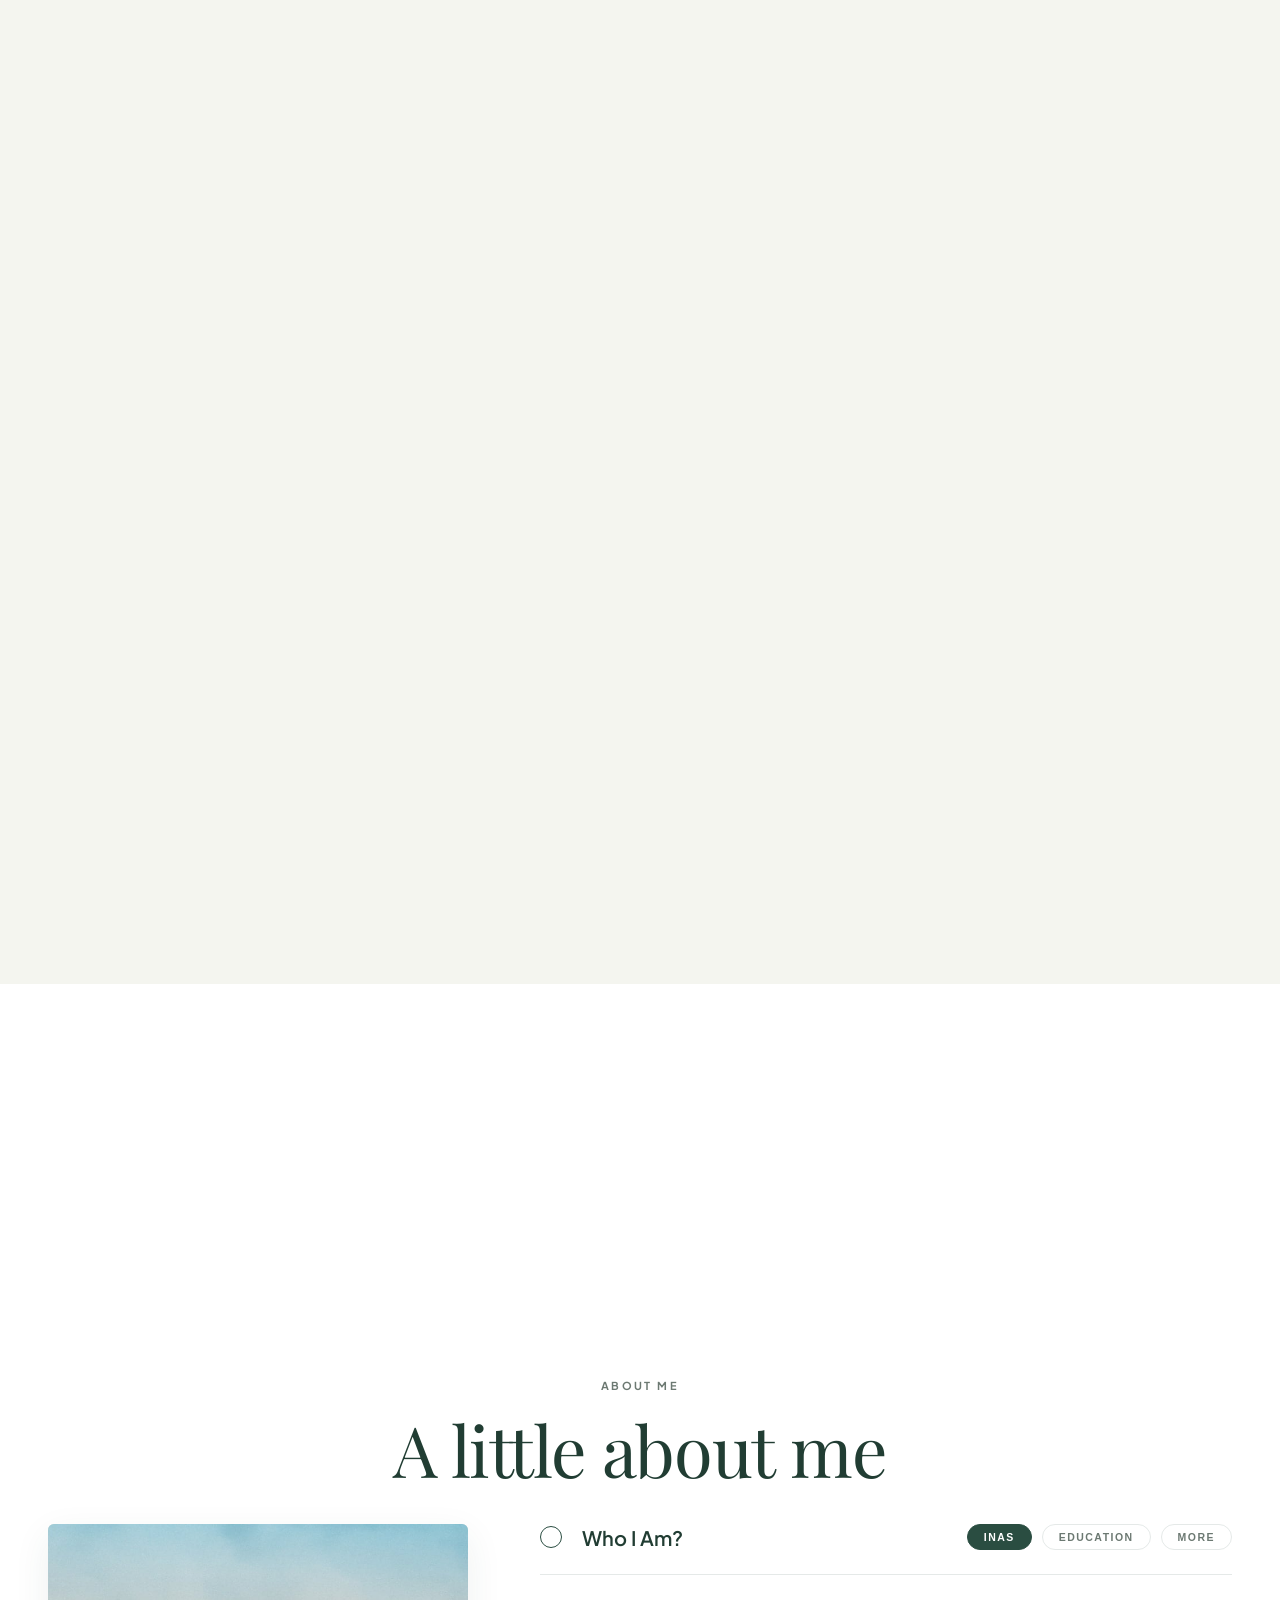
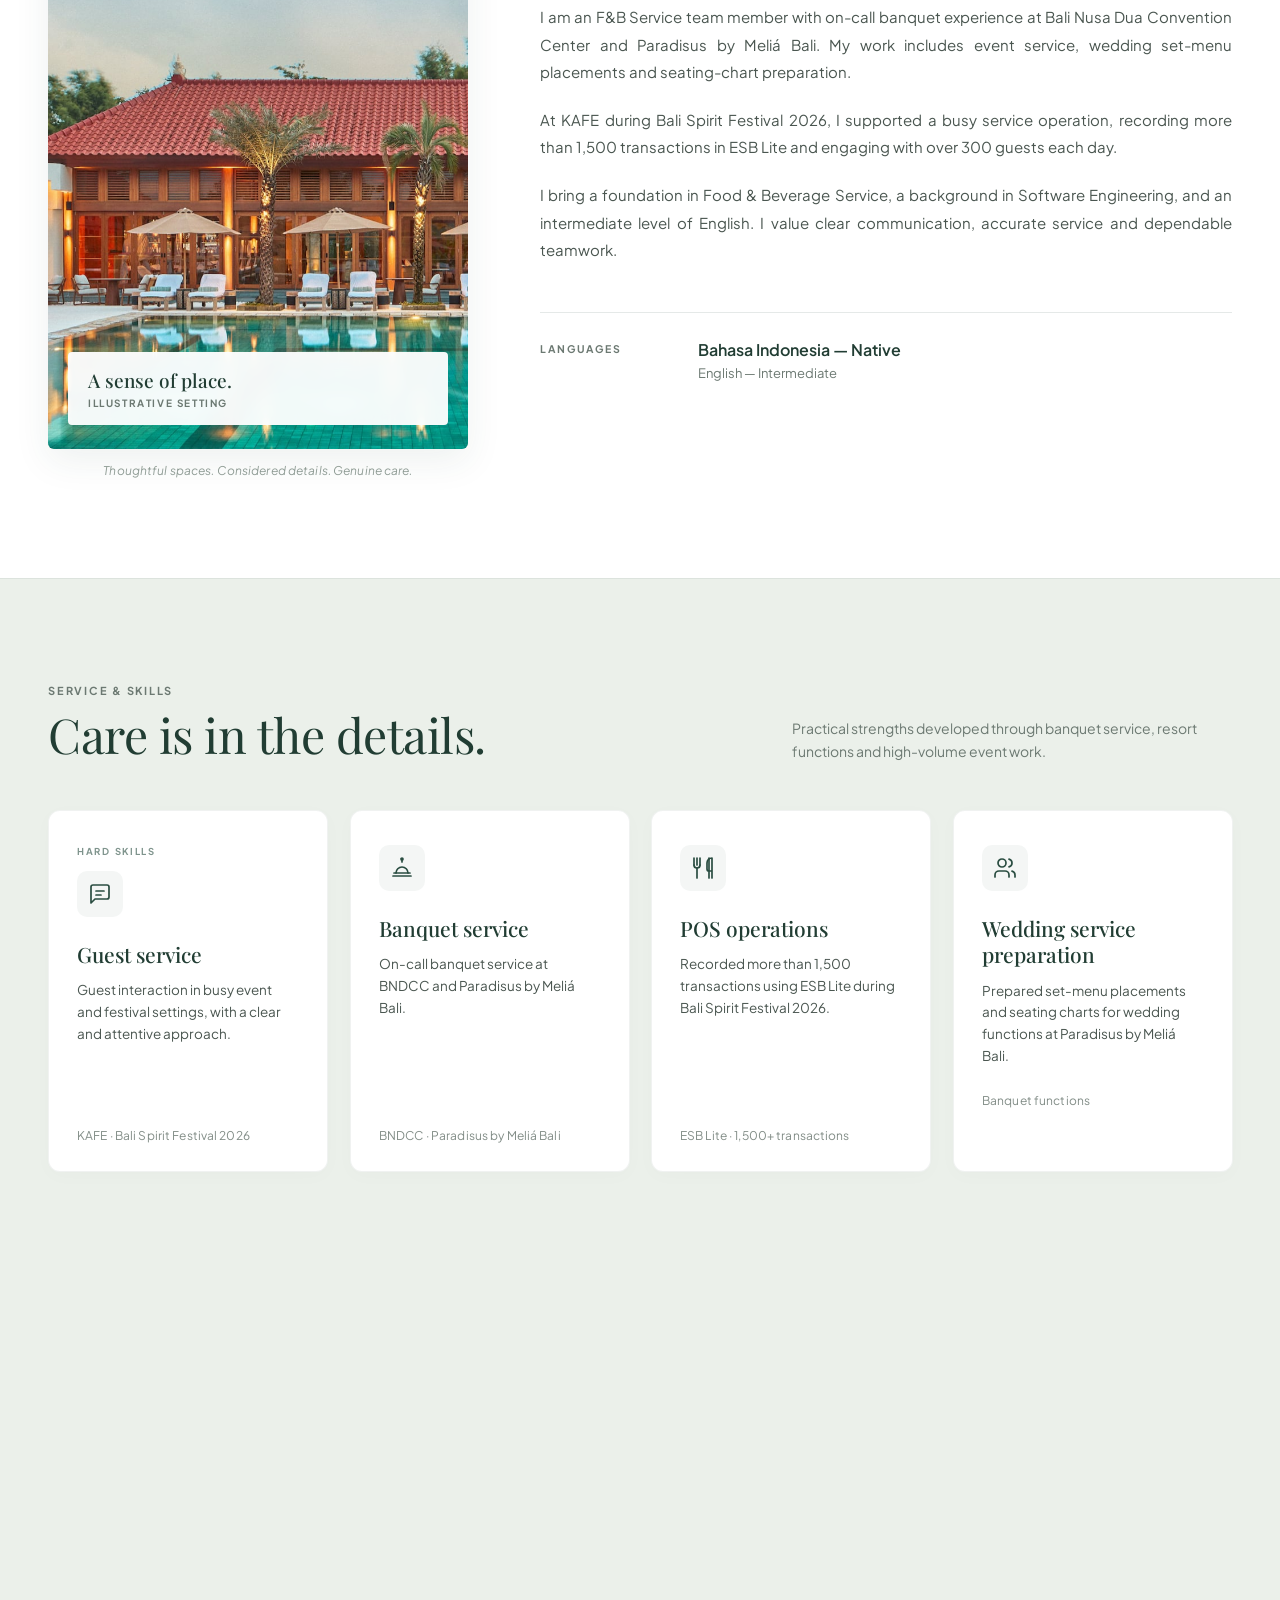
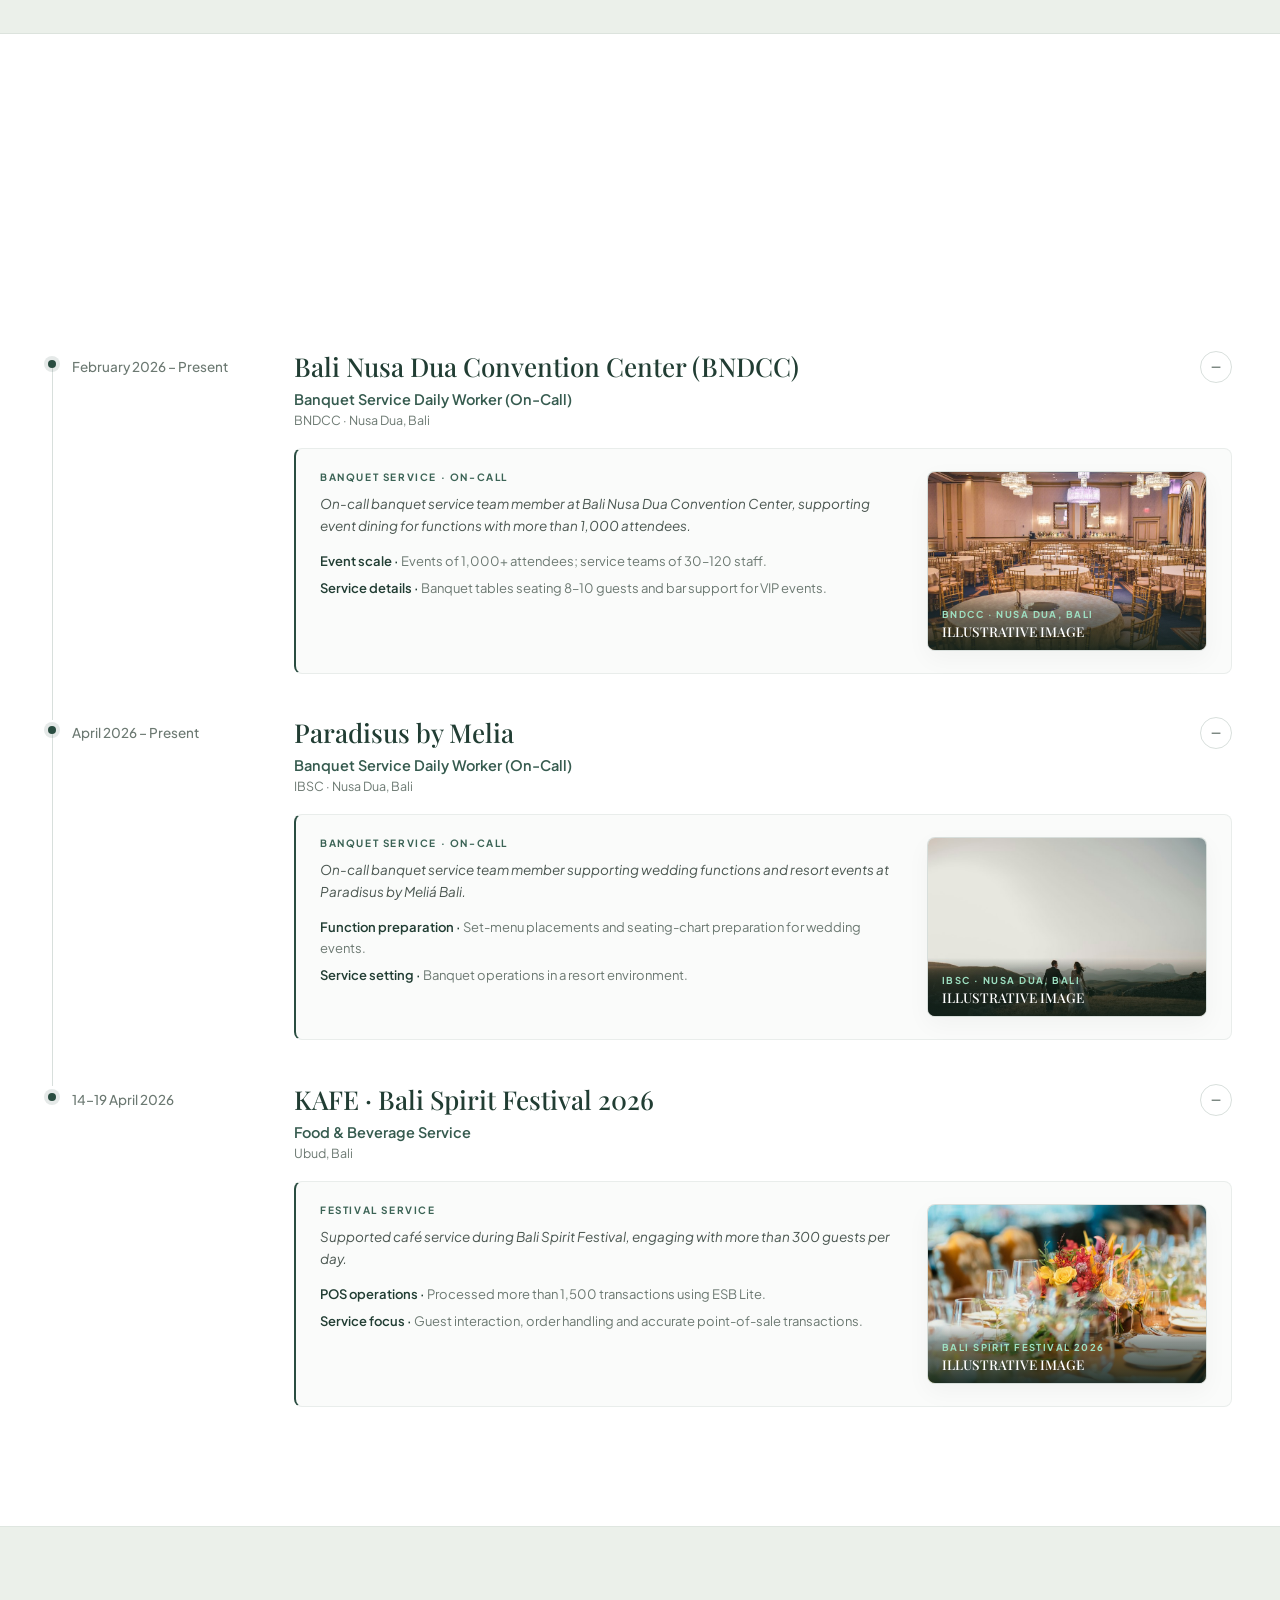
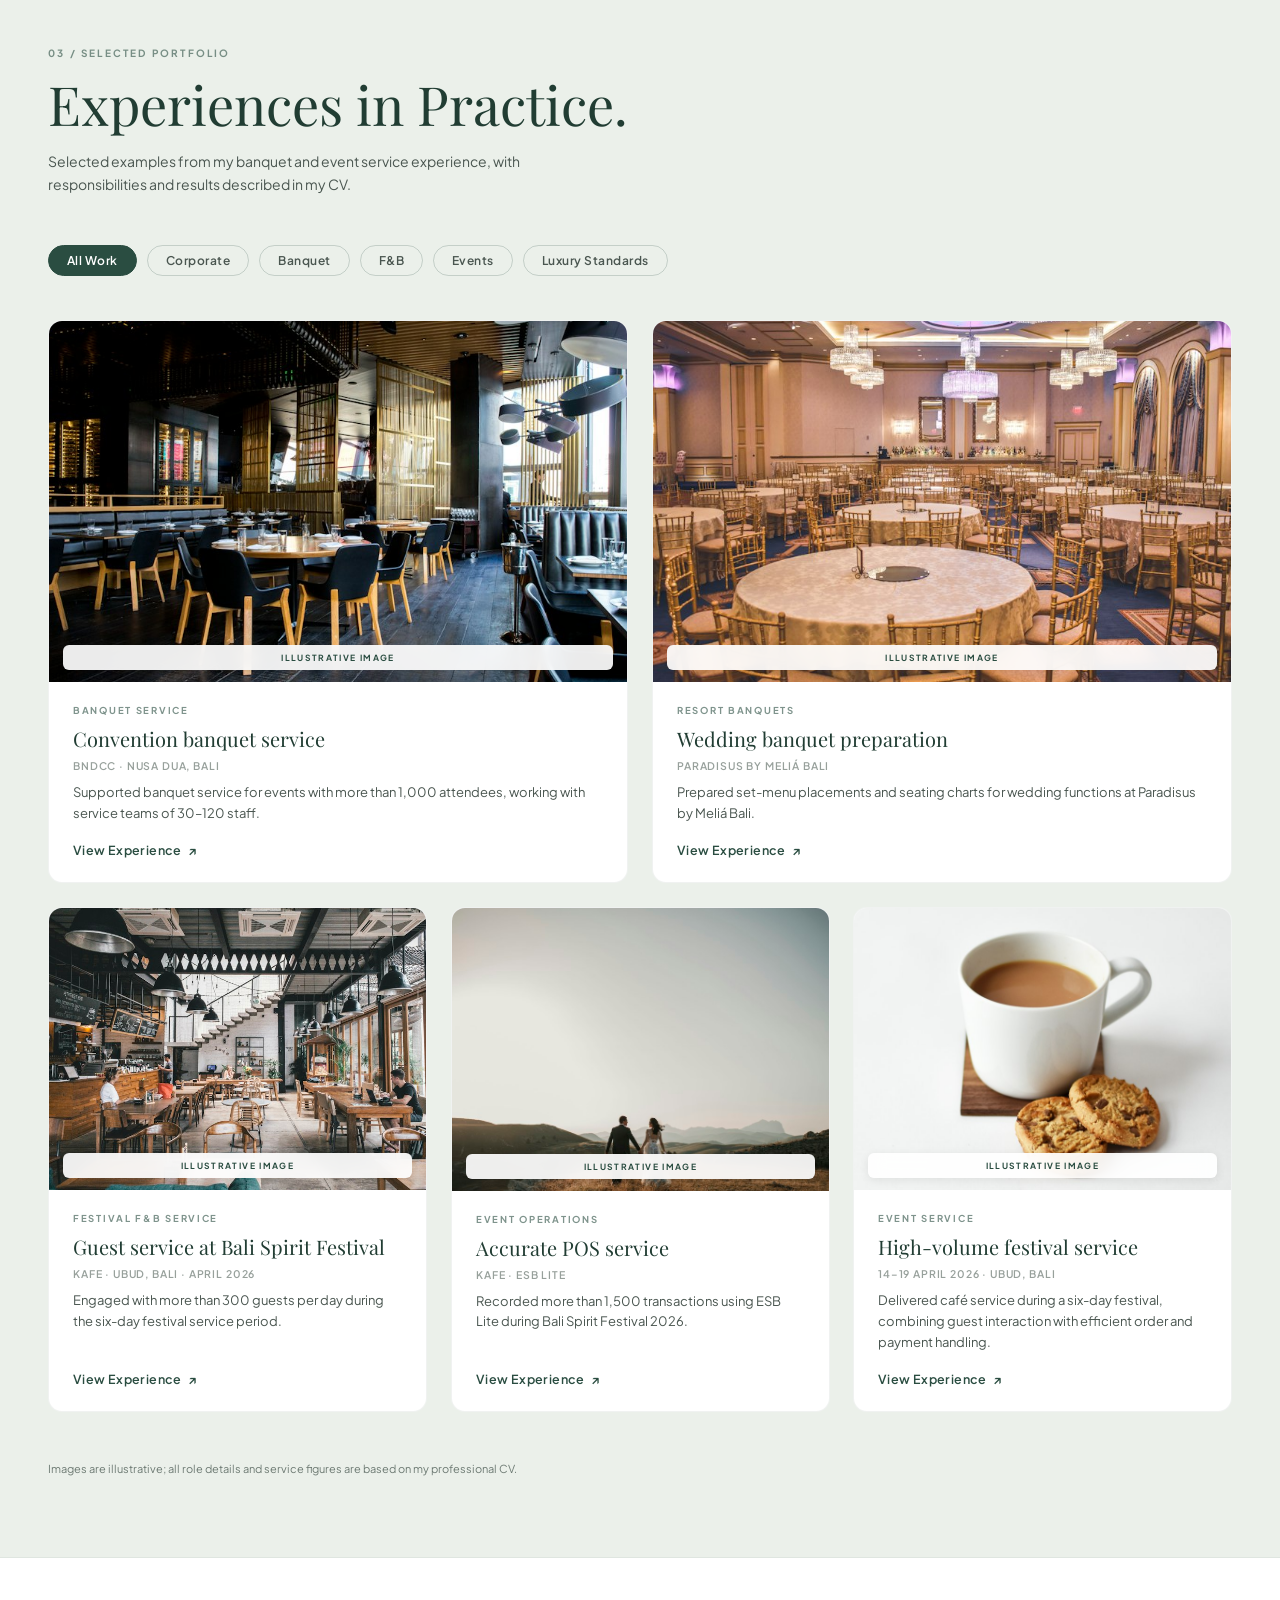
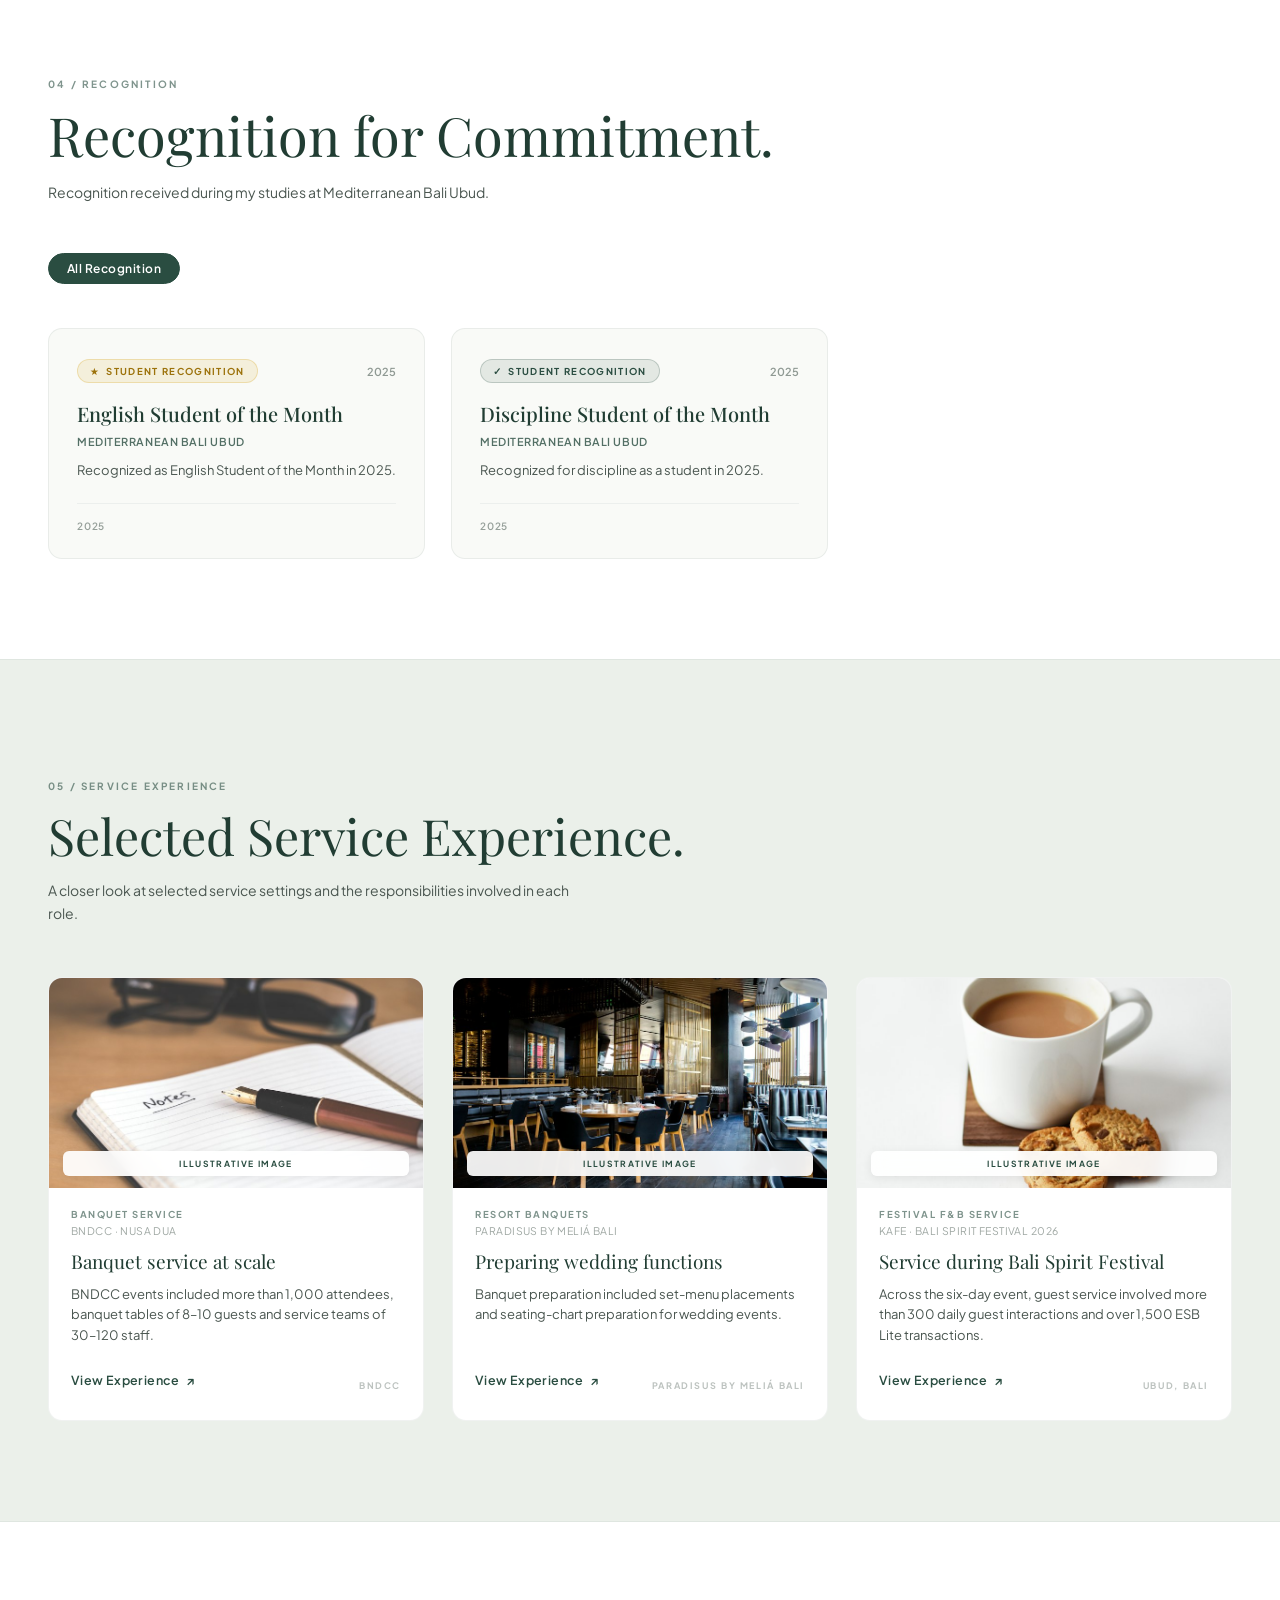
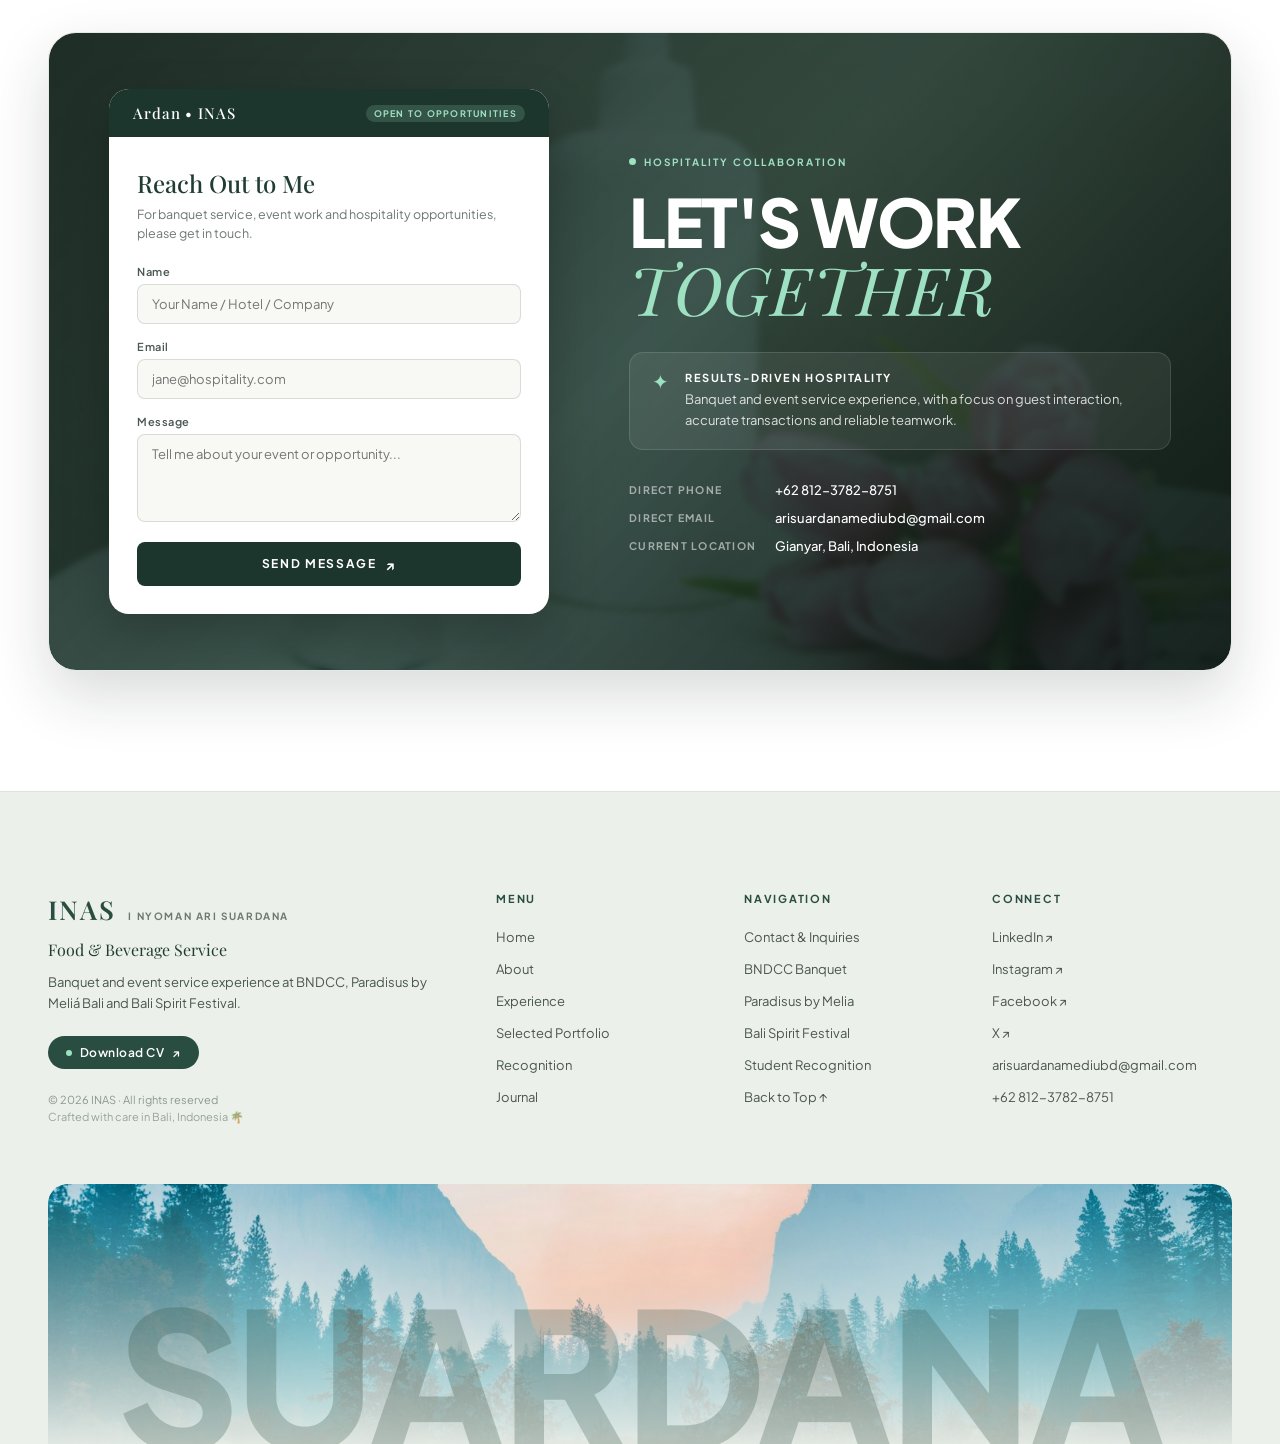
==== commit 69bf4641: "Refresh portfolio with verified CV details Co-authored-by: Copilot <223556219+Copilot@users.noreply." ====
--- a/index.html
+++ b/index.html
@@ -136,8 +136,7 @@
         <h2 class="hero-profession" data-i18n="hero_role">Food &amp; Beverage Attendant</h2>
 
         <p class="hero-bio" data-i18n="hero_bio">
-          My name is Ardan, a hospitality student with a background in technology.
-          I'm learning to bring care, curiosity and attention to every guest experience.
+          Food and Beverage Service professional with hands-on experience in banquet operations and high-volume events. Experienced in guest service, ESB Lite POS, order accuracy and collaborative service.
         </p>
 
         <!-- CTA Action Buttons -->
@@ -150,7 +149,7 @@
               <polyline points="7 7 17 7 17 17"></polyline>
             </svg>
           </a>
-          <a href="#cv" class="btn-cv">
+          <a href="assets/inas-cv.pdf" class="btn-cv" download>
             <span data-i18n="btn_cv">Download CV</span>
             <svg width="13" height="13" viewBox="0 0 24 24" fill="none" stroke="currentColor" stroke-width="2.2"
               stroke-linecap="round" stroke-linejoin="round">
@@ -162,24 +161,24 @@
 
         <!-- Social Icons Row -->
         <div class="social-row">
-          <a href="https://instagram.com" target="_blank" rel="noreferrer" class="social-btn" aria-label="Instagram">
+          <a href="https://instagram.com/arisuardanaaa" target="_blank" rel="noreferrer" class="social-btn" aria-label="Instagram">
             <svg viewBox="0 0 24 24" fill="currentColor">
               <path
                 d="M12 2.163c3.204 0 3.584.012 4.85.07 3.252.148 4.771 1.691 4.919 4.919.058 1.265.069 1.645.069 4.849 0 3.205-.012 3.584-.069 4.849-.149 3.225-1.664 4.771-4.919 4.919-1.266.058-1.644.07-4.85.07-3.204 0-3.584-.012-4.849-.07-3.26-.149-4.771-1.699-4.919-4.92-.058-1.265-.07-1.644-.07-4.849 0-3.204.013-3.583.07-4.849.149-3.227 1.664-4.771 4.919-4.919 1.266-.057 1.645-.069 4.849-.069zm0-2.163c-3.259 0-3.667.014-4.947.072-4.358.2-6.78 2.618-6.98 6.98-.059 1.281-.073 1.689-.073 4.948 0 3.259.014 3.668.072 4.948.2 4.358 2.618 6.78 6.98 6.98 1.281.058 1.689.072 4.948.072 3.259 0 3.668-.014 4.948-.072 4.354-.2 6.782-2.618 6.979-6.98.059-1.28.073-1.689.073-4.948 0-3.259-.014-3.667-.072-4.947-.196-4.354-2.617-6.78-6.979-6.98-1.281-.059-1.69-.073-4.949-.073zm0 5.838c-3.403 0-6.162 2.759-6.162 6.162s2.759 6.163 6.162 6.163 6.162-2.759 6.162-6.163c0-3.403-2.759-6.162-6.162-6.162zm0 10.162c-2.209 0-4-1.79-4-4 0-2.209 1.791-4 4-4s4 1.791 4 4c0 2.21-1.791 4-4 4zm6.406-11.845c-.796 0-1.441.645-1.441 1.44s.645 1.44 1.441 1.44c.795 0 1.439-.645 1.439-1.44s-.644-1.44-1.439-1.44z" />
             </svg>
           </a>
-          <a href="https://facebook.com" target="_blank" rel="noreferrer" class="social-btn" aria-label="Facebook">
+          <a href="https://facebook.com/arisuardanaaa" target="_blank" rel="noreferrer" class="social-btn" aria-label="Facebook">
             <svg viewBox="0 0 24 24" fill="currentColor">
               <path d="M18 2h-3a5 5 0 0 0-5 5v3H7v4h3v8h4v-8h3l1-4h-4V7a1 1 0 0 1 1-1h3z"></path>
             </svg>
           </a>
-          <a href="https://twitter.com" target="_blank" rel="noreferrer" class="social-btn" aria-label="Twitter / X">
+          <a href="https://x.com/arisuardanaaa" target="_blank" rel="noreferrer" class="social-btn" aria-label="X">
             <svg viewBox="0 0 24 24" fill="currentColor">
               <path
                 d="M18.244 2.25h3.308l-7.227 8.26 8.502 11.24H16.17l-5.214-6.817L4.99 21.75H1.68l7.73-8.835L1.254 2.25H8.08l4.713 6.231zm-1.161 17.52h1.833L7.084 4.126H5.117z" />
             </svg>
           </a>
-          <a href="https://linkedin.com" target="_blank" rel="noreferrer" class="social-btn" aria-label="LinkedIn">
+          <a href="https://linkedin.com/in/ardaness" target="_blank" rel="noreferrer" class="social-btn" aria-label="LinkedIn">
             <svg viewBox="0 0 24 24" fill="currentColor">
               <path d="M16 8a6 6 0 0 1 6 6v7h-4v-7a2 2 0 0 0-2-2 2 2 0 0 0-2 2v7h-4v-7a6 6 0 0 1 6-6z"></path>
               <rect x="2" y="9" width="4" height="12"></rect>
@@ -497,7 +496,7 @@
 
       <div class="about-header-wrap reveal-on-scroll">
         <p class="about-eyebrow">About Me</p>
-        <h2 class="about-headline">An Overview Personality</h2>
+        <h2 class="about-headline">A little about me</h2>
       </div>
 
       <div class="about-grid">
@@ -508,7 +507,7 @@
             <img src="assets/hero_hotel_bg.jpg" alt="A sense of place — visual inspiration" />
             <div class="about-image-tag">
               <div class="about-image-tag-title">A sense of place.</div>
-              <div class="about-image-tag-sub">Visual Inspiration · Not a Workplace</div>
+              <div class="about-image-tag-sub">Illustrative setting</div>
             </div>
           </div>
           <p class="about-image-caption">Thoughtful spaces. Considered details. Genuine care.</p>
@@ -524,7 +523,7 @@
             <div class="about-pills">
               <button class="about-pill active" data-tab="inas">INAS</button>
               <button class="about-pill" data-tab="education">Education</button>
-              <button class="about-pill" data-tab="extra">Extra</button>
+              <button class="about-pill" data-tab="extra">More</button>
             </div>
           </div>
 
@@ -532,55 +531,37 @@
 
           <!-- Tab Panel: INAS (Default Active) -->
           <div id="panel-inas">
-            <p class="about-bio">
-              Hello, I am Ardan, an aspiring Food &amp; Beverage Service professional with a passion for
-              creating memorable guest experiences through genuine hospitality, attention to detail, and
-              continuous learning.
-            </p>
-            <p class="about-bio">
-              Through every event, guest interaction, and service shift, I have continued to develop my
-              communication, teamwork, adaptability, and problem-solving skills.
-            </p>
-            <p class="about-bio">
-              Alongside my studies at Mediterranean Bali Ubud, I have gained hands-on experience in
-              banquet operations, hospitality events, and high-volume service environments. These
-              experiences have strengthened my ability to work under pressure, collaborate effectively,
-              and maintain consistent service standards.
-            </p>
-            <p class="about-bio">
-              I believe that exceptional hospitality goes beyond delivering service. It is about
-              professionalism, discipline, attention to detail, and a genuine commitment to making every
-              guest feel welcomed, valued, and remembered.
+            <p class="about-bio" data-i18n="about_intro">
+              I am an F&amp;B Service team member with on-call banquet experience at Bali Nusa Dua Convention Center and Paradisus by Meliá Bali. My work includes event service, wedding set-menu placements and seating-chart preparation.
+            </p>
+            <p class="about-bio" data-i18n="about_festival">
+              At KAFE during Bali Spirit Festival 2026, I supported a busy service operation, recording more than 1,500 transactions in ESB Lite and engaging with over 300 guests each day.
+            </p>
+            <p class="about-bio" data-i18n="about_profile">
+              I bring a foundation in Food &amp; Beverage Service, a background in Software Engineering, and an intermediate level of English. I value clear communication, accurate service and dependable teamwork.
             </p>
           </div>
 
           <!-- Tab Panel: Education -->
           <div id="panel-education" style="display: none;">
-            <p class="about-bio">
-              Currently pursuing studies at <strong>Mediterranean Bali Ubud</strong>, specializing in
-              Hotel &amp; Restaurant Operations with an emphasis on Food &amp; Beverage Service.
-            </p>
-            <p class="about-bio">
-              My coursework balances intensive practical training in banquet setups, table service standards,
-              and beverage knowledge with hospitality management principles, guest communication, and
-              operational hygiene.
-            </p>
-            <p class="about-bio">
-              Hands-on practical shifts at high-caliber events have reinforced the importance of situational
-              awareness, calm coordination under pressure, and gracious hospitality in multi-cultural settings.
+            <p class="about-bio" data-i18n="about_fnb_education">
+              Studied Food &amp; Beverage Service at <strong>Mediterranean Bali Ubud</strong> from 2025 to 2026.
+            </p>
+            <p class="about-bio" data-i18n="about_software_education">
+              Completed vocational studies in Software Engineering at <strong>SMK Negeri 1 Gianyar</strong> from 2020 to 2023 before focusing on hospitality.
+            </p>
+            <p class="about-bio" data-i18n="about_combined_education">
+              This combination of study gives me a service-focused foundation and familiarity with digital tools used in day-to-day operations.
             </p>
           </div>
 
           <!-- Tab Panel: Extra -->
           <div id="panel-extra" style="display: none;">
-            <p class="about-bio">
-              Beyond the service floor, I bring a unique dual background in technology and digital workflows.
-              I believe modern hospitality thrives when human warmth is complemented by thoughtful digital tools
-              and efficient operational systems.
-            </p>
-            <p class="about-bio">
-              My personal interests include Balinese culture and temple arts, coffee brewing techniques,
-              photography, and language learning to connect meaningfully with global travelers visiting Bali.
+            <p class="about-bio" data-i18n="about_service_background">
+              I work across banquet and event settings, from convention service to resort functions and a high-volume festival café.
+            </p>
+            <p class="about-bio" data-i18n="about_languages">
+              I am comfortable communicating in Bahasa Indonesia (native) and English (intermediate).
             </p>
           </div>
 
@@ -588,8 +569,8 @@
           <div class="about-meta-row">
             <div class="about-meta-label">Languages</div>
             <div>
-              <div class="about-meta-val">Professional English</div>
-              <div class="about-meta-val-sub">[Intermediate Level] &nbsp;·&nbsp; Balinese (Native) &nbsp;·&nbsp; Indonesian (Native)</div>
+              <div class="about-meta-val">Bahasa Indonesia — Native</div>
+              <div class="about-meta-val-sub">English — Intermediate</div>
             </div>
           </div>
 
@@ -617,7 +598,7 @@
           </div>
           <div class="skills-header-right">
             <p class="skills-subtext" data-i18n="skills_subtext">
-              A learning-focused skill map. Personalise these areas with the skills, training and service examples you can demonstrate.
+              Practical strengths developed through banquet service, resort functions and high-volume event work.
             </p>
           </div>
         </div>
@@ -638,12 +619,12 @@
                 <line x1="8" y1="13" x2="13" y2="13"></line>
               </svg>
             </div>
-            <h3 class="skill-card-title">Guest communication</h3>
+            <h3 class="skill-card-title">Guest service</h3>
             <p class="skill-card-desc">
-              Listening, clear explanations and a considered response to guest needs.
+              Guest interaction in busy event and festival settings, with a clear and attentive approach.
             </p>
             <div class="skill-card-action">
-              [Add a real service example]
+              KAFE · Bali Spirit Festival 2026
             </div>
           </div>
 
@@ -659,12 +640,12 @@
                 <circle cx="12" cy="3" r="1"></circle>
               </svg>
             </div>
-            <h3 class="skill-card-title">Front office</h3>
+            <h3 class="skill-card-title">Banquet service</h3>
             <p class="skill-card-desc">
-              The welcome, the handover and the details that shape a first impression.
+              On-call banquet service at BNDCC and Paradisus by Meliá Bali.
             </p>
             <div class="skill-card-action">
-              [Add practised tasks or systems]
+              BNDCC · Paradisus by Meliá Bali
             </div>
           </div>
 
@@ -682,12 +663,12 @@
                 <path d="M6 12v10"></path>
               </svg>
             </div>
-            <h3 class="skill-card-title">Food &amp; beverage</h3>
+            <h3 class="skill-card-title">POS operations</h3>
             <p class="skill-card-desc">
-              Preparation, presentation and attentive service throughout a meal.
+              Recorded more than 1,500 transactions using ESB Lite during Bali Spirit Festival 2026.
             </p>
             <div class="skill-card-action">
-              [Add service skills &amp; training]
+              ESB Lite · 1,500+ transactions
             </div>
           </div>
 
@@ -702,12 +683,12 @@
                 <path d="M16 3.13a4 4 0 0 1 0 7.75"></path>
               </svg>
             </div>
-            <h3 class="skill-card-title">Team coordination</h3>
+            <h3 class="skill-card-title">Wedding service preparation</h3>
             <p class="skill-card-desc">
-              Clear briefings, shared responsibilities and care behind the scenes.
+              Prepared set-menu placements and seating charts for wedding functions at Paradisus by Meliá Bali.
             </p>
             <div class="skill-card-action">
-              [Add a teamwork example]
+              Banquet functions
 
             </div>
 
@@ -743,17 +724,17 @@
 
             </div>
 
-            <h3 class="skill-card-title">Guest communication</h3>
+            <h3 class="skill-card-title">Order accuracy</h3>
 
             <p class="skill-card-desc">
 
-              Empathy, patience and warmth that make every guest feel genuinely welcome.
+              Careful order handling in a high-volume café environment.
 
             </p>
 
             <div class="skill-card-action">
 
-              [Add a real service example]
+              KAFE · Bali Spirit Festival 2026
 
             </div>
 
@@ -777,17 +758,17 @@
 
             </div>
 
-            <h3 class="skill-card-title">Front office</h3>
+            <h3 class="skill-card-title">Service teamwork</h3>
 
             <p class="skill-card-desc">
 
-              Composure under pressure, positive attitude and smooth problem resolution.
+              Collaboration across banquet and event service operations.
 
             </p>
 
             <div class="skill-card-action">
 
-              [Add practised tasks or systems]
+              On-call event service
 
             </div>
 
@@ -809,17 +790,17 @@
 
             </div>
 
-            <h3 class="skill-card-title">Food &amp; beverage</h3>
+            <h3 class="skill-card-title">High-volume service</h3>
 
             <p class="skill-card-desc">
 
-              Mindfulness of dietary needs, table etiquette and guest satisfaction.
+              Engaged with more than 300 guests per day during Bali Spirit Festival 2026.
 
             </p>
 
             <div class="skill-card-action">
 
-              [Add service skills &amp; training]
+              300+ guest interactions daily
 
             </div>
 
@@ -847,17 +828,17 @@
 
             </div>
 
-            <h3 class="skill-card-title">Team coordination</h3>
+            <h3 class="skill-card-title">Communication</h3>
 
             <p class="skill-card-desc">
 
-              Adaptability, active listening and collaborative spirit that keeps service seamless.
+              Native Bahasa Indonesia and intermediate English.
 
             </p>
 
             <div class="skill-card-action">
 
-              [Add a teamwork example]
+              Bahasa Indonesia · English
 
             </div>
 
@@ -873,7 +854,7 @@
 
         <!-- Skills Footer Disclaimer -->
         <div class="skills-footer-note reveal-on-scroll">
-          LEARNING FOCUS &middot; EDITABLE AREAS, NOT VERIFIED QUALIFICATIONS
+          SERVICE EXPERIENCE &middot; DETAILS BASED ON MY PROFESSIONAL CV
         </div>
 
       </div>
@@ -888,7 +869,7 @@
           <p class="exp-eyebrow" data-i18n="exp_eyebrow">01 / Professional Experience</p>
           <h2 class="exp-headline" data-i18n="exp_headline">Where My Journey Takes Shape.</h2>
           <p class="exp-subtext" data-i18n="exp_subtext">
-            The starting points of my practical hospitality experience. Details below are editable notes to complete in my own words.
+            Selected hospitality roles and event experience drawn from my professional CV.
           </p>
         </div>
 
@@ -901,7 +882,7 @@
           <div class="exp-item is-expanded reveal-on-scroll">
             <div class="exp-time-col">
               <span class="exp-dot"></span>
-              <span class="exp-date">Start &middot; February 2026</span>
+              <span class="exp-date">February 2026 &ndash; Present</span>
             </div>
             <div class="exp-body-col">
               <div class="exp-header-row">
@@ -917,17 +898,17 @@
               <div class="exp-notes-box">
                 <div class="exp-notes-content-grid">
                   <div class="exp-notes-text-col">
-                    <div class="exp-notes-tag">EXPERIENCE NOTES &middot; EDITABLE DRAFT</div>
+                    <div class="exp-notes-tag">BANQUET SERVICE &middot; ON-CALL</div>
                     <p class="exp-notes-story">
-                      [Add a short account of your banquet service experience at BNDCC.]
+                      <span data-i18n="exp_bndcc_story">On-call banquet service team member at Bali Nusa Dua Convention Center, supporting event dining for functions with more than 1,000 attendees.</span>
                     </p>
                     <div class="exp-notes-detail">
-                      <span class="detail-lead">Responsibilities &middot;</span>
-                      <span class="detail-content">[Draft prompts: service preparation, table setup, event support. Confirm your actual duties.]</span>
+                      <span class="detail-lead">Event scale &middot;</span>
+                      <span class="detail-content" data-i18n="exp_bndcc_scale">Events of 1,000+ attendees; service teams of 30–120 staff.</span>
                     </div>
                     <div class="exp-notes-detail">
-                      <span class="detail-lead">Related skills &middot;</span>
-                      <span class="detail-content">[Add related skills you practised.]</span>
+                      <span class="detail-lead">Service details &middot;</span>
+                      <span class="detail-content" data-i18n="exp_bndcc_service">Banquet tables seating 8–10 guests and bar support for VIP events.</span>
                     </div>
                   </div>
                   <div class="exp-photo-col">
@@ -935,7 +916,7 @@
                       <img src="assets/exp_bndcc_hall.jpg" alt="Bali Nusa Dua Convention Center" onerror="this.src='assets/hero_hotel_bg.jpg'" />
                       <div class="exp-photo-tag">
                         <span class="exp-photo-location">BNDCC &middot; Nusa Dua, Bali</span>
-                        <span class="exp-photo-title">PHOTO PLACEHOLDER &middot; REPLACE</span>
+                        <span class="exp-photo-title">ILLUSTRATIVE IMAGE</span>
                       </div>
                     </div>
                   </div>
@@ -948,7 +929,7 @@
           <div class="exp-item is-expanded reveal-on-scroll">
             <div class="exp-time-col">
               <span class="exp-dot"></span>
-              <span class="exp-date">Start &middot; April 2025</span>
+              <span class="exp-date">April 2026 &ndash; Present</span>
             </div>
             <div class="exp-body-col">
               <div class="exp-header-row">
@@ -964,17 +945,17 @@
               <div class="exp-notes-box">
                 <div class="exp-notes-content-grid">
                   <div class="exp-notes-text-col">
-                    <div class="exp-notes-tag">EXPERIENCE NOTES &middot; EDITABLE DRAFT</div>
+                    <div class="exp-notes-tag">BANQUET SERVICE &middot; ON-CALL</div>
                     <p class="exp-notes-story">
-                      [Add a short account of your experience at Paradisus by Melia.]
+                      <span data-i18n="exp_paradisus_story">On-call banquet service team member supporting wedding functions and resort events at Paradisus by Meliá Bali.</span>
                     </p>
                     <div class="exp-notes-detail">
-                      <span class="detail-lead">Responsibilities &middot;</span>
-                      <span class="detail-content">[Draft prompts: guest service, F&amp;B operations, resort standards. Confirm your actual duties.]</span>
+                      <span class="detail-lead">Function preparation &middot;</span>
+                      <span class="detail-content" data-i18n="exp_paradisus_preparation">Set-menu placements and seating-chart preparation for wedding events.</span>
                     </div>
                     <div class="exp-notes-detail">
-                      <span class="detail-lead">Related skills &middot;</span>
-                      <span class="detail-content">[Add related skills you practised.]</span>
+                      <span class="detail-lead">Service setting &middot;</span>
+                      <span class="detail-content" data-i18n="exp_paradisus_setting">Banquet operations in a resort environment.</span>
                     </div>
                   </div>
                   <div class="exp-photo-col">
@@ -982,7 +963,7 @@
                       <img src="assets/exp_table_service.jpg" alt="Paradisus by Melia" onerror="this.src='assets/hero_hotel_bg.jpg'" />
                       <div class="exp-photo-tag">
                         <span class="exp-photo-location">IBSC &middot; Nusa Dua, Bali</span>
-                        <span class="exp-photo-title">PHOTO PLACEHOLDER &middot; REPLACE</span>
+                        <span class="exp-photo-title">ILLUSTRATIVE IMAGE</span>
                       </div>
                     </div>
                   </div>
@@ -991,18 +972,18 @@
             </div>
           </div>
 
-          <!-- Timeline Item 3: Apurva Kempinski -->
+          <!-- Timeline Item 3: Bali Spirit Festival -->
           <div class="exp-item is-expanded reveal-on-scroll">
             <div class="exp-time-col">
               <span class="exp-dot"></span>
-              <span class="exp-date">Start &middot; July 2026</span>
+              <span class="exp-date">14&ndash;19 April 2026</span>
             </div>
             <div class="exp-body-col">
               <div class="exp-header-row">
                 <div class="exp-header-titles">
-                  <h3 class="exp-employer">Apurva Kempinski</h3>
-                  <div class="exp-role-title">Banquet Service Daily Worker (On-Call)</div>
-                  <div class="exp-role-badge">YHI &middot; Bali</div>
+                  <h3 class="exp-employer">KAFE &middot; Bali Spirit Festival 2026</h3>
+                  <div class="exp-role-title">Food &amp; Beverage Service</div>
+                  <div class="exp-role-badge">Ubud, Bali</div>
                 </div>
                 <button type="button" class="exp-toggle-btn" aria-label="Toggle details" aria-expanded="true">
                   <span class="exp-toggle-icon">&minus;</span>
@@ -1011,25 +992,25 @@
               <div class="exp-notes-box">
                 <div class="exp-notes-content-grid">
                   <div class="exp-notes-text-col">
-                    <div class="exp-notes-tag">EXPERIENCE NOTES &middot; EDITABLE DRAFT</div>
+                    <div class="exp-notes-tag">FESTIVAL SERVICE</div>
                     <p class="exp-notes-story">
-                      [Add a short account of your experience at Apurva Kempinski.]
+                      <span data-i18n="exp_kafe_story">Supported café service during Bali Spirit Festival, engaging with more than 300 guests per day.</span>
                     </p>
                     <div class="exp-notes-detail">
-                      <span class="detail-lead">Responsibilities &middot;</span>
-                      <span class="detail-content">[Draft prompts: luxury service, event setup, guest relations. Confirm your actual duties.]</span>
+                      <span class="detail-lead">POS operations &middot;</span>
+                      <span class="detail-content" data-i18n="exp_kafe_pos">Processed more than 1,500 transactions using ESB Lite.</span>
                     </div>
                     <div class="exp-notes-detail">
-                      <span class="detail-lead">Related skills &middot;</span>
-                      <span class="detail-content">[Add related skills you practised.]</span>
+                      <span class="detail-lead">Service focus &middot;</span>
+                      <span class="detail-content" data-i18n="exp_kafe_service">Guest interaction, order handling and accurate point-of-sale transactions.</span>
                     </div>
                   </div>
                   <div class="exp-photo-col">
                     <div class="exp-photo-card">
-                      <img src="assets/exp_banquet_event.jpg" alt="Apurva Kempinski Bali" onerror="this.src='assets/hero_hotel_bg.jpg'" />
+                      <img src="assets/exp_banquet_event.jpg" alt="Illustrative hospitality service scene" onerror="this.src='assets/hero_hotel_bg.jpg'" />
                       <div class="exp-photo-tag">
-                        <span class="exp-photo-location">YHI &middot; Bali</span>
-                        <span class="exp-photo-title">PHOTO PLACEHOLDER &middot; REPLACE</span>
+                        <span class="exp-photo-location">Bali Spirit Festival 2026</span>
+                        <span class="exp-photo-title">ILLUSTRATIVE IMAGE</span>
                       </div>
                     </div>
                   </div>
@@ -1055,7 +1036,7 @@
         <p class="portfolio-eyebrow" data-i18n="portfolio_eyebrow">03 / Selected Portfolio</p>
         <h2 class="portfolio-headline" data-i18n="portfolio_headline">Experiences in Practice.</h2>
         <p class="portfolio-subtext" data-i18n="portfolio_subtext">
-          A place for the work, the preparation and the learning in between. These project examples are draft documentation, not completed project claims.
+          Selected examples from my banquet and event service experience, with responsibilities and results described in my CV.
         </p>
       </div>
 
@@ -1076,16 +1057,16 @@
         <div class="pf-card pf-card--large reveal-on-scroll" data-category="corporate">
           <div class="pf-card-img-wrap">
             <img src="assets/pf_resort_table.jpg" alt="Corporate Hospitality Setting" onerror="this.src='assets/hero_hotel_bg.jpg'" />
-            <div class="pf-img-overlay">PHOTO PLACEHOLDER &middot; REPLACE</div>
+            <div class="pf-img-overlay">ILLUSTRATIVE IMAGE</div>
           </div>
           <div class="pf-card-body">
-            <span class="pf-category-tag">CORPORATE HOSPITALITY</span>
-            <h3 class="pf-card-title">The details before the doors open</h3>
-            <p class="pf-card-meta">DRAFT DOCUMENTATION &middot; BNDCC &middot; Nusa Dua, Bali</p>
-            <p class="pf-card-desc">
-              [Draft: document a corporate service setting, your role and one detail you learned to notice.]
-            </p>
-            <a href="#portofolio" class="pf-view-link">View Details <span class="pf-arrow">&#8599;</span></a>
+            <span class="pf-category-tag">BANQUET SERVICE</span>
+            <h3 class="pf-card-title" data-i18n="pf_card1_title">Convention banquet service</h3>
+            <p class="pf-card-meta">BNDCC &middot; NUSA DUA, BALI</p>
+            <p class="pf-card-desc" data-i18n="pf_card1_desc">
+              Supported banquet service for events with more than 1,000 attendees, working with service teams of 30–120 staff.
+            </p>
+            <a href="#work-experience" class="pf-view-link"><span data-i18n="pf_view_details">View Experience</span> <span class="pf-arrow">&#8599;</span></a>
           </div>
         </div>
 
@@ -1093,16 +1074,16 @@
         <div class="pf-card pf-card--large reveal-on-scroll" data-category="banquet">
           <div class="pf-card-img-wrap">
             <img src="assets/pf_banquet_long.jpg" alt="Banquet Grand Setup" onerror="this.src='assets/hero_hotel_bg.jpg'" />
-            <div class="pf-img-overlay">PHOTO PLACEHOLDER &middot; REPLACE</div>
+            <div class="pf-img-overlay">ILLUSTRATIVE IMAGE</div>
           </div>
           <div class="pf-card-body">
-            <span class="pf-category-tag">CORPORATE HOSPITALITY</span>
-            <h3 class="pf-card-title">The details before the doors open</h3>
-            <p class="pf-card-meta">DRAFT DOCUMENTATION &middot; Paradisus by Melia &middot; Nusa Dua</p>
-            <p class="pf-card-desc">
-              [Draft: document a corporate service setting, your role and one detail you learned to notice.]
-            </p>
-            <a href="#portofolio" class="pf-view-link">View Details <span class="pf-arrow">&#8599;</span></a>
+            <span class="pf-category-tag">RESORT BANQUETS</span>
+            <h3 class="pf-card-title" data-i18n="pf_card2_title">Wedding banquet preparation</h3>
+            <p class="pf-card-meta">PARADISUS BY MELIÁ BALI</p>
+            <p class="pf-card-desc" data-i18n="pf_card2_desc">
+              Prepared set-menu placements and seating charts for wedding functions at Paradisus by Meliá Bali.
+            </p>
+            <a href="#work-experience" class="pf-view-link"><span data-i18n="pf_view_details">View Experience</span> <span class="pf-arrow">&#8599;</span></a>
           </div>
         </div>
 
@@ -1110,16 +1091,16 @@
         <div class="pf-card reveal-on-scroll reveal-delay-1" data-category="fnb">
           <div class="pf-card-img-wrap">
             <img src="assets/pf_plates_prep.jpg" alt="Plates and Service Prep" onerror="this.src='assets/hero_hotel_bg.jpg'" />
-            <div class="pf-img-overlay">PHOTO PLACEHOLDER &middot; REPLACE</div>
+            <div class="pf-img-overlay">ILLUSTRATIVE IMAGE</div>
           </div>
           <div class="pf-card-body">
-            <span class="pf-category-tag">CORPORATE HOSPITALITY</span>
-            <h3 class="pf-card-title">The details before the doors open</h3>
-            <p class="pf-card-meta">DRAFT DOCUMENTATION &middot; BNDCC &middot; Gala Operations</p>
-            <p class="pf-card-desc">
-              [Draft: document a corporate service setting, your role and one detail you learned to notice.]
-            </p>
-            <a href="#portofolio" class="pf-view-link">View Details <span class="pf-arrow">&#8599;</span></a>
+            <span class="pf-category-tag">FESTIVAL F&amp;B SERVICE</span>
+            <h3 class="pf-card-title" data-i18n="pf_card3_title">Guest service at Bali Spirit Festival</h3>
+            <p class="pf-card-meta">KAFE &middot; UBUD, BALI &middot; APRIL 2026</p>
+            <p class="pf-card-desc" data-i18n="pf_card3_desc">
+              Engaged with more than 300 guests per day during the six-day festival service period.
+            </p>
+            <a href="#work-experience" class="pf-view-link"><span data-i18n="pf_view_details">View Experience</span> <span class="pf-arrow">&#8599;</span></a>
           </div>
         </div>
 
@@ -1127,16 +1108,16 @@
         <div class="pf-card reveal-on-scroll reveal-delay-2" data-category="events">
           <div class="pf-card-img-wrap">
             <img src="assets/exp_table_service.jpg" alt="Terrace Dining Operations" onerror="this.src='assets/hero_hotel_bg.jpg'" />
-            <div class="pf-img-overlay">PHOTO PLACEHOLDER &middot; REPLACE</div>
+            <div class="pf-img-overlay">ILLUSTRATIVE IMAGE</div>
           </div>
           <div class="pf-card-body">
-            <span class="pf-category-tag">CORPORATE HOSPITALITY</span>
-            <h3 class="pf-card-title">The details before the doors open</h3>
-            <p class="pf-card-meta">DRAFT DOCUMENTATION &middot; Apurva Kempinski &middot; YHI</p>
-            <p class="pf-card-desc">
-              [Draft: document a corporate service setting, your role and one detail you learned to notice.]
-            </p>
-            <a href="#portofolio" class="pf-view-link">View Details <span class="pf-arrow">&#8599;</span></a>
+            <span class="pf-category-tag">EVENT OPERATIONS</span>
+            <h3 class="pf-card-title" data-i18n="pf_card4_title">Accurate POS service</h3>
+            <p class="pf-card-meta">KAFE &middot; ESB LITE</p>
+            <p class="pf-card-desc" data-i18n="pf_card4_desc">
+              Recorded more than 1,500 transactions using ESB Lite during Bali Spirit Festival 2026.
+            </p>
+            <a href="#work-experience" class="pf-view-link"><span data-i18n="pf_view_details">View Experience</span> <span class="pf-arrow">&#8599;</span></a>
           </div>
         </div>
 
@@ -1144,16 +1125,16 @@
         <div class="pf-card reveal-on-scroll reveal-delay-3" data-category="luxury">
           <div class="pf-card-img-wrap">
             <img src="assets/pf_tea_tray.jpg" alt="VIP Tray Service Setup" onerror="this.src='assets/hero_hotel_bg.jpg'" />
-            <div class="pf-img-overlay">PHOTO PLACEHOLDER &middot; REPLACE</div>
+            <div class="pf-img-overlay">ILLUSTRATIVE IMAGE</div>
           </div>
           <div class="pf-card-body">
-            <span class="pf-category-tag">CORPORATE HOSPITALITY</span>
-            <h3 class="pf-card-title">The details before the doors open</h3>
-            <p class="pf-card-meta">DRAFT DOCUMENTATION &middot; Mediterranean Bali &middot; Training</p>
-            <p class="pf-card-desc">
-              [Draft: document a corporate service setting, your role and one detail you learned to notice.]
-            </p>
-            <a href="#portofolio" class="pf-view-link">View Details <span class="pf-arrow">&#8599;</span></a>
+            <span class="pf-category-tag">EVENT SERVICE</span>
+            <h3 class="pf-card-title" data-i18n="pf_card5_title">High-volume festival service</h3>
+            <p class="pf-card-meta">14&ndash;19 APRIL 2026 &middot; UBUD, BALI</p>
+            <p class="pf-card-desc" data-i18n="pf_card5_desc">
+              Delivered café service during a six-day festival, combining guest interaction with efficient order and payment handling.
+            </p>
+            <a href="#work-experience" class="pf-view-link"><span data-i18n="pf_view_details">View Experience</span> <span class="pf-arrow">&#8599;</span></a>
           </div>
         </div>
 
@@ -1161,7 +1142,7 @@
 
       <!-- Portfolio Footer Note -->
       <p class="portfolio-footer-note reveal-on-scroll">
-        All references or photographs are representative placeholders. Add your own approved images, verified service dates and project descriptions before publishing.
+        Images are illustrative; all role details and service figures are based on my professional CV.
       </p>
 
     </div><!-- .portfolio-inner -->
@@ -1180,150 +1161,57 @@
         <p class="achievements-eyebrow" data-i18n="achieve_eyebrow">04 / Honors &amp; Credentials</p>
         <h2 class="achievements-headline" data-i18n="achieve_headline">Milestones of Dedication.</h2>
         <p class="achievements-subtext" data-i18n="achieve_subtext">
-          Verified certifications, competition achievements, and professional hospitality credentials demonstrating commitment to service excellence.
+          Recognition received during my studies at Mediterranean Bali Ubud.
         </p>
       </div>
 
       <!-- Filter Buttons -->
       <div class="achievements-filters reveal-on-scroll" role="group" aria-label="Filter achievements">
-        <button type="button" class="achieve-filter-btn active" data-filter="all" data-i18n="achieve_filter_all">All Credentials</button>
-        <button type="button" class="achieve-filter-btn" data-filter="award" data-i18n="achieve_filter_award">Competitions &amp; Awards</button>
-        <button type="button" class="achieve-filter-btn" data-filter="cert" data-i18n="achieve_filter_cert">Certifications</button>
-        <button type="button" class="achieve-filter-btn" data-filter="training" data-i18n="achieve_filter_training">Specialized Training</button>
+        <button type="button" class="achieve-filter-btn active" data-filter="all" data-i18n="achieve_filter_all">All Recognition</button>
       </div>
 
       <!-- Achievements Cards Grid -->
       <div class="achievements-grid">
 
-        <!-- Card 1: 1st Winner Competition -->
+        <!-- English Student of the Month -->
         <div class="achieve-card reveal-on-scroll reveal-delay-1" data-category="award">
           <div class="achieve-card-top">
             <div class="achieve-badge-pill achieve-badge-pill--gold">
               <span class="achieve-badge-icon">&#9733;</span>
-              <span>1st Winner &middot; Gold</span>
-            </div>
-            <span class="achieve-year">Nov 2025</span>
+              <span>Student Recognition</span>
+            </div>
+            <span class="achieve-year">2025</span>
           </div>
           <div class="achieve-card-body">
-            <h3 class="achieve-card-title">Table Setup &amp; Fine Dining Service Competition</h3>
-            <p class="achieve-card-issuer">Bali Hospitality &amp; Culinary Skills Showcase</p>
-            <p class="achieve-card-desc">
-              Awarded 1st place in precision table setting, silver service protocol, wine presentation etiquette, and synchronized guest service timing.
+            <h3 class="achieve-card-title" data-i18n="award_english_title">English Student of the Month</h3>
+            <p class="achieve-card-issuer">Mediterranean Bali Ubud</p>
+            <p class="achieve-card-desc" data-i18n="award_english_desc">
+              Recognized as English Student of the Month in 2025.
             </p>
           </div>
           <div class="achieve-card-footer">
-            <span class="achieve-status-tag">Verified Award</span>
-            <a href="#achievements" class="achieve-link">View Certificate <span class="achieve-arrow">&#8599;</span></a>
-          </div>
-        </div>
-
-        <!-- Card 2: BNSP National Certification -->
-        <div class="achieve-card reveal-on-scroll reveal-delay-2" data-category="cert">
+            <span class="achieve-status-tag">2025</span>
+          </div>
+        </div>
+
+        <!-- Discipline Student of the Month -->
+        <div class="achieve-card reveal-on-scroll reveal-delay-2" data-category="award">
           <div class="achieve-card-top">
             <div class="achieve-badge-pill achieve-badge-pill--emerald">
               <span class="achieve-badge-icon">&#10003;</span>
-              <span>National Certification</span>
-            </div>
-            <span class="achieve-year">Oct 2025</span>
+              <span>Student Recognition</span>
+            </div>
+            <span class="achieve-year">2025</span>
           </div>
           <div class="achieve-card-body">
-            <h3 class="achieve-card-title">Food &amp; Beverage Service Professional (Level II)</h3>
-            <p class="achieve-card-issuer">BNSP (Badan Nasional Sertifikasi Profesi) Indonesia</p>
-            <p class="achieve-card-desc">
-              National qualification certifying competency in five-star banquet setup, sequence of table service, beverage presentation, and hygiene.
+            <h3 class="achieve-card-title" data-i18n="award_discipline_title">Discipline Student of the Month</h3>
+            <p class="achieve-card-issuer">Mediterranean Bali Ubud</p>
+            <p class="achieve-card-desc" data-i18n="award_discipline_desc">
+              Recognized for discipline as a student in 2025.
             </p>
           </div>
           <div class="achieve-card-footer">
-            <span class="achieve-status-tag">Reg. #BNSP-FBS-2025</span>
-            <a href="#achievements" class="achieve-link">View Credential <span class="achieve-arrow">&#8599;</span></a>
-          </div>
-        </div>
-
-        <!-- Card 3: Food Safety & Hygiene HACCP -->
-        <div class="achieve-card reveal-on-scroll reveal-delay-3" data-category="training">
-          <div class="achieve-card-top">
-            <div class="achieve-badge-pill achieve-badge-pill--blue">
-              <span class="achieve-badge-icon">&#9670;</span>
-              <span>Food Safety Protocol</span>
-            </div>
-            <span class="achieve-year">Sep 2025</span>
-          </div>
-          <div class="achieve-card-body">
-            <h3 class="achieve-card-title">HACCP &amp; International Food Safety Standards</h3>
-            <p class="achieve-card-issuer">Mediterranean Bali Ubud &middot; Hygiene Board</p>
-            <p class="achieve-card-desc">
-              Comprehensive certification in sanitary food handling, allergen protocol management, banquet temperature holding safety, and clean operations.
-            </p>
-          </div>
-          <div class="achieve-card-footer">
-            <span class="achieve-status-tag">Active Protocol</span>
-            <a href="#achievements" class="achieve-link">View Certificate <span class="achieve-arrow">&#8599;</span></a>
-          </div>
-        </div>
-
-        <!-- Card 4: Guest Relations & Concierge -->
-        <div class="achieve-card reveal-on-scroll reveal-delay-1" data-category="cert">
-          <div class="achieve-card-top">
-            <div class="achieve-badge-pill achieve-badge-pill--emerald">
-              <span class="achieve-badge-icon">&#10003;</span>
-              <span>Hospitality Honors</span>
-            </div>
-            <span class="achieve-year">Jan 2026</span>
-          </div>
-          <div class="achieve-card-body">
-            <h3 class="achieve-card-title">Five-Star Guest Relations &amp; Front Office Essentials</h3>
-            <p class="achieve-card-issuer">Mediterranean Bali Ubud &middot; Hospitality Division</p>
-            <p class="achieve-card-desc">
-              Commended for exceptional guest greeting etiquette, problem solving under pressure, cultural diplomacy, and handling VIP arrivals.
-            </p>
-          </div>
-          <div class="achieve-card-footer">
-            <span class="achieve-status-tag">Verified Credential</span>
-            <a href="#achievements" class="achieve-link">View Certificate <span class="achieve-arrow">&#8599;</span></a>
-          </div>
-        </div>
-
-        <!-- Card 5: English for International Hospitality C1 -->
-        <div class="achieve-card reveal-on-scroll reveal-delay-2" data-category="training">
-          <div class="achieve-card-top">
-            <div class="achieve-badge-pill achieve-badge-pill--gold">
-              <span class="achieve-badge-icon">&#9733;</span>
-              <span>Language Proficiency</span>
-            </div>
-            <span class="achieve-year">Dec 2025</span>
-          </div>
-          <div class="achieve-card-body">
-            <h3 class="achieve-card-title">English for International Hospitality &middot; CEFR C1</h3>
-            <p class="achieve-card-issuer">Global Hospitality Language Assessment</p>
-            <p class="achieve-card-desc">
-              Advanced fluency in international guest dialogue, formal banquet addresses, nuanced culinary descriptions, and multi-cultural communication.
-            </p>
-          </div>
-          <div class="achieve-card-footer">
-            <span class="achieve-status-tag">CEFR C1 Advanced</span>
-            <a href="#achievements" class="achieve-link">View Certificate <span class="achieve-arrow">&#8599;</span></a>
-          </div>
-        </div>
-
-        <!-- Card 6: Mocktail Craft & Mixology -->
-        <div class="achieve-card reveal-on-scroll reveal-delay-3" data-category="award">
-          <div class="achieve-card-top">
-            <div class="achieve-badge-pill achieve-badge-pill--blue">
-              <span class="achieve-badge-icon">&#9670;</span>
-              <span>Skills Distinction</span>
-            </div>
-            <span class="achieve-year">Feb 2026</span>
-          </div>
-          <div class="achieve-card-body">
-            <h3 class="achieve-card-title">Creative Beverage Craft &amp; Mocktail Presentation</h3>
-            <p class="achieve-card-issuer">Bali Mixology &amp; Beverage Association</p>
-            <p class="achieve-card-desc">
-              Recognized for innovative tropical flavor balancing, glass garnish artistry, and high-speed bar station turnaround during banquet events.
-            </p>
-          </div>
-          <div class="achieve-card-footer">
-            <span class="achieve-status-tag">Skills Verified</span>
-            <a href="#achievements" class="achieve-link">View Certificate <span class="achieve-arrow">&#8599;</span></a>
+            <span class="achieve-status-tag">2025</span>
           </div>
         </div>
 
@@ -1343,7 +1231,7 @@
         <p class="journal-eyebrow" data-i18n="journal_eyebrow">05 / Journal &amp; Blog</p>
         <h2 class="journal-headline" data-i18n="journal_headline">Notes From the Hospitality Journey.</h2>
         <p class="journal-subtext" data-i18n="journal_subtext">
-          Journal: personal reflections and growth. Blog: service knowledge and hospitality insights. A space to learn, reflect and share.
+          A closer look at selected service settings and the responsibilities involved in each role.
         </p>
       </div>
 
@@ -1354,20 +1242,20 @@
         <article class="journal-card reveal-on-scroll reveal-delay-1">
           <div class="journal-card-img-wrap">
             <img src="assets/jnl_notebook.jpg" alt="Reflections and Notes on Service" onerror="this.src='assets/hero_hotel_bg.jpg'" />
-            <div class="journal-img-overlay">PHOTO PLACEHOLDER &middot; REPLACE</div>
+            <div class="journal-img-overlay">ILLUSTRATIVE IMAGE</div>
           </div>
           <div class="journal-card-body">
             <div class="journal-meta-row">
-              <span class="journal-category">JOURNAL &middot; CAREER REFLECTIONS</span>
-              <span class="journal-byline">[Publication date] &middot; [Reading time]</span>
-            </div>
-            <h3 class="journal-card-title">Learning to notice the little things</h3>
-            <p class="journal-card-desc">
-              [Draft: a personal reflection on attention to detail during your early service experience.]
+              <span class="journal-category">BANQUET SERVICE</span>
+              <span class="journal-byline">BNDCC &middot; NUSA DUA</span>
+            </div>
+            <h3 class="journal-card-title" data-i18n="jnl_card1_title">Banquet service at scale</h3>
+            <p class="journal-card-desc" data-i18n="jnl_card1_desc">
+              BNDCC events included more than 1,000 attendees, banquet tables of 8–10 guests and service teams of 30–120 staff.
             </p>
             <div class="journal-card-footer">
-              <a href="#journal" class="journal-read-link">Read Article <span class="jnl-arrow">&#8599;</span></a>
-              <div class="journal-draft-note">EDITABLE ARTICLE DRAFT</div>
+              <a href="#work-experience" class="journal-read-link"><span data-i18n="jnl_read_article">View Experience</span> <span class="jnl-arrow">&#8599;</span></a>
+              <div class="journal-draft-note">BNDCC</div>
             </div>
           </div>
         </article>
@@ -1376,20 +1264,20 @@
         <article class="journal-card reveal-on-scroll reveal-delay-2">
           <div class="journal-card-img-wrap">
             <img src="assets/pf_resort_table.jpg" alt="Service Standards and Station Setup" onerror="this.src='assets/hero_hotel_bg.jpg'" />
-            <div class="journal-img-overlay">PHOTO PLACEHOLDER &middot; REPLACE</div>
+            <div class="journal-img-overlay">ILLUSTRATIVE IMAGE</div>
           </div>
           <div class="journal-card-body">
             <div class="journal-meta-row">
-              <span class="journal-category">JOURNAL &middot; CAREER REFLECTIONS</span>
-              <span class="journal-byline">[Publication date] &middot; [Reading time]</span>
-            </div>
-            <h3 class="journal-card-title">Learning to notice the little things</h3>
-            <p class="journal-card-desc">
-              [Draft: a personal reflection on attention to detail during your early service experience.]
+              <span class="journal-category">RESORT BANQUETS</span>
+              <span class="journal-byline">PARADISUS BY MELIÁ BALI</span>
+            </div>
+            <h3 class="journal-card-title" data-i18n="jnl_card2_title">Preparing wedding functions</h3>
+            <p class="journal-card-desc" data-i18n="jnl_card2_desc">
+              Banquet preparation included set-menu placements and seating-chart preparation for wedding events.
             </p>
             <div class="journal-card-footer">
-              <a href="#journal" class="journal-read-link">Read Article <span class="jnl-arrow">&#8599;</span></a>
-              <div class="journal-draft-note">EDITABLE ARTICLE DRAFT</div>
+              <a href="#work-experience" class="journal-read-link"><span data-i18n="jnl_read_article">View Experience</span> <span class="jnl-arrow">&#8599;</span></a>
+              <div class="journal-draft-note">PARADISUS BY MELIÁ BALI</div>
             </div>
           </div>
         </article>
@@ -1398,20 +1286,20 @@
         <article class="journal-card reveal-on-scroll reveal-delay-3">
           <div class="journal-card-img-wrap">
             <img src="assets/pf_tea_tray.jpg" alt="Guest Care and Authentic Warmth" onerror="this.src='assets/hero_hotel_bg.jpg'" />
-            <div class="journal-img-overlay">PHOTO PLACEHOLDER &middot; REPLACE</div>
+            <div class="journal-img-overlay">ILLUSTRATIVE IMAGE</div>
           </div>
           <div class="journal-card-body">
             <div class="journal-meta-row">
-              <span class="journal-category">JOURNAL &middot; CAREER REFLECTIONS</span>
-              <span class="journal-byline">[Publication date] &middot; [Reading time]</span>
-            </div>
-            <h3 class="journal-card-title">Learning to notice the little things</h3>
-            <p class="journal-card-desc">
-              [Draft: a personal reflection on attention to detail during your early service experience.]
+              <span class="journal-category">FESTIVAL F&amp;B SERVICE</span>
+              <span class="journal-byline">KAFE &middot; BALI SPIRIT FESTIVAL 2026</span>
+            </div>
+            <h3 class="journal-card-title" data-i18n="jnl_card3_title">Service during Bali Spirit Festival</h3>
+            <p class="journal-card-desc" data-i18n="jnl_card3_desc">
+              Across the six-day event, guest service involved more than 300 daily guest interactions and over 1,500 ESB Lite transactions.
             </p>
             <div class="journal-card-footer">
-              <a href="#journal" class="journal-read-link">Read Article <span class="jnl-arrow">&#8599;</span></a>
-              <div class="journal-draft-note">EDITABLE ARTICLE DRAFT</div>
+              <a href="#work-experience" class="journal-read-link"><span data-i18n="jnl_read_article">View Experience</span> <span class="jnl-arrow">&#8599;</span></a>
+              <div class="journal-draft-note">UBUD, BALI</div>
             </div>
           </div>
         </article>
@@ -1441,13 +1329,13 @@
           <div class="contact-form-card reveal-on-scroll reveal-delay-1">
             <div class="contact-form-top-bar">
               <span class="contact-form-brand">Ardan &bull; INAS</span>
-              <span class="contact-form-badge">Open for Roles</span>
+              <span class="contact-form-badge">Open to opportunities</span>
             </div>
             <div class="contact-form-content">
               <h3 class="contact-form-heading" data-i18n="contact_form_title">Reach Out to Me</h3>
-              <p class="contact-form-sub" data-i18n="contact_form_sub">Send an inquiry for banquet daily worker, training, or hospitality collaboration.</p>
-
-              <form class="contact-form" id="portfolio-contact-form" onsubmit="event.preventDefault(); alert('Terima kasih! Pesan Anda telah terkirim.');">
+              <p class="contact-form-sub" data-i18n="contact_form_sub">For banquet service, event work and hospitality opportunities, please get in touch.</p>
+
+              <form class="contact-form" id="portfolio-contact-form">
                 <div class="form-group">
                   <label for="contact-name" class="form-label">Name</label>
                   <input type="text" id="contact-name" name="name" autocomplete="name" class="form-input" placeholder="Your Name / Hotel / Company" required />
@@ -1485,7 +1373,7 @@
               <div class="contact-value-text">
                 <h4 class="contact-value-title">RESULTS-DRIVEN HOSPITALITY</h4>
                 <p class="contact-value-desc">
-                  Refining the guest journey through meticulous service preparation, genuine Balinese warmth, and dependable teamwork behind the scenes.
+                    Banquet and event service experience, with a focus on guest interaction, accurate transactions and reliable teamwork.
                 </p>
               </div>
             </div>
@@ -1493,15 +1381,15 @@
             <div class="contact-quick-details">
               <div class="contact-detail-row">
                 <span class="contact-detail-label">Direct Phone</span>
-                <a href="tel:+6282341234567" class="contact-detail-val">(+62) 823-4123-4567</a>
+                <a href="tel:+6281237828751" class="contact-detail-val">+62 812-3782-8751</a>
               </div>
               <div class="contact-detail-row">
                 <span class="contact-detail-label">Direct Email</span>
-                <a href="mailto:komangari2910@gmail.com" class="contact-detail-val">komangari2910@gmail.com</a>
+                <a href="mailto:arisuardanamediubd@gmail.com" class="contact-detail-val">arisuardanamediubd@gmail.com</a>
               </div>
               <div class="contact-detail-row">
                 <span class="contact-detail-label">Current Location</span>
-                <span class="contact-detail-val">Bali, Indonesia &middot; Available Island-wide</span>
+                <span class="contact-detail-val">                Gianyar, Bali, Indonesia</span>
               </div>
             </div>
           </div>
@@ -1527,13 +1415,13 @@
             <span class="footer-brand-logo">INAS</span>
             <span class="footer-brand-title">I NYOMAN ARI SUARDANA</span>
           </div>
-          <p class="footer-brand-lead">Your Dedicated Food &amp; Beverage Attendant</p>
+          <p class="footer-brand-lead">Food &amp; Beverage Service</p>
           <p class="footer-brand-bio">
-            Food &amp; Beverage student at Mediterranean Bali Ubud. Bringing care, curiosity and refined attention to detail into every guest experience.
+            Banquet and event service experience at BNDCC, Paradisus by Meliá Bali and Bali Spirit Festival.
           </p>
-          <a href="#contact" class="footer-cta-pill">
+          <a href="assets/inas-cv.pdf" class="footer-cta-pill" download>
             <span class="footer-cta-dot"></span>
-            <span>Download CV &amp; Connect</span>
+            <span>Download CV</span>
             <span class="footer-cta-arrow">&#8599;</span>
           </a>
           <p class="footer-copyright">&copy; 2026 INAS &middot; All rights reserved</p>
@@ -1548,7 +1436,7 @@
             <li><a href="#about">About</a></li>
             <li><a href="#experience">Experience</a></li>
             <li><a href="#portofolio">Selected Portfolio</a></li>
-            <li><a href="#achievements">Achievements</a></li>
+            <li><a href="#achievements">Recognition</a></li>
             <li><a href="#journal">Journal</a></li>
           </ul>
         </div>
@@ -1560,8 +1448,8 @@
             <li><a href="#contact">Contact &amp; Inquiries</a></li>
             <li><a href="#experience">BNDCC Banquet</a></li>
             <li><a href="#experience">Paradisus by Melia</a></li>
-            <li><a href="#experience">Apurva Kempinski</a></li>
-            <li><a href="#achievements">BNSP Certification</a></li>
+            <li><a href="#experience">Bali Spirit Festival</a></li>
+            <li><a href="#achievements">Student Recognition</a></li>
             <li><a href="#home">Back to Top &uarr;</a></li>
           </ul>
         </div>
@@ -1570,11 +1458,12 @@
         <div class="footer-col-nav">
           <h4 class="footer-heading">Connect</h4>
           <ul class="footer-links-list">
-            <li><a href="https://linkedin.com/in/inas-ardan" target="_blank" rel="noreferrer">LinkedIn &#8599;</a></li>
-            <li><a href="https://instagram.com/inas_ardan" target="_blank" rel="noreferrer">Instagram &#8599;</a></li>
-            <li><a href="mailto:komangari2910@gmail.com">komangari2910@gmail.com</a></li>
-            <li><a href="tel:+6282341234567">(+62) 823-4123-4567</a></li>
-            <li><a href="https://wa.me/6282341234567" target="_blank" rel="noreferrer">WhatsApp Chat &#8599;</a></li>
+            <li><a href="https://linkedin.com/in/ardaness" target="_blank" rel="noreferrer">LinkedIn &#8599;</a></li>
+            <li><a href="https://instagram.com/arisuardanaaa" target="_blank" rel="noreferrer">Instagram &#8599;</a></li>
+            <li><a href="https://facebook.com/arisuardanaaa" target="_blank" rel="noreferrer">Facebook &#8599;</a></li>
+            <li><a href="https://x.com/arisuardanaaa" target="_blank" rel="noreferrer">X &#8599;</a></li>
+            <li><a href="mailto:arisuardanamediubd@gmail.com">arisuardanamediubd@gmail.com</a></li>
+            <li><a href="tel:+6281237828751">+62 812-3782-8751</a></li>
           </ul>
         </div>
 
@@ -1647,20 +1536,20 @@
       <div class="menu-info-block">
         <div class="menu-info-label" data-i18n="contact_phone_label">Contact Phone</div>
         <div class="menu-info-val">
-          <a href="tel:+6282341234567">(+62) 823-4123-4567</a>
+          <a href="tel:+6281237828751">+62 812-3782-8751</a>
         </div>
       </div>
       <div class="menu-info-block">
         <div class="menu-info-label" data-i18n="contact_mail_label">Contact Mail</div>
         <div class="menu-info-val">
-          <a href="mailto:komangari2910@gmail.com">komangari2910@gmail.com</a>
+          <a href="mailto:arisuardanamediubd@gmail.com">arisuardanamediubd@gmail.com</a>
         </div>
       </div>
       <div class="menu-info-block">
         <div class="menu-info-label">LinkedIn</div>
         <div class="menu-info-val">
-          <a href="https://linkedin.com/in/inas-ardan" target="_blank" rel="noreferrer">
-            linkedin.com/in/inas-ardan
+          <a href="https://linkedin.com/in/ardaness" target="_blank" rel="noreferrer">
+            linkedin.com/in/ardaness
           </a>
         </div>
       </div>
@@ -1669,7 +1558,7 @@
         <div class="menu-info-val">
           Bali, Indonesia<br />
           <span style="font-size: 13.5px; opacity: 0.65; font-weight: 400;" data-i18n="location_status_sub">
-            Open to Daily Worker &amp; Training Opportunities
+            Open to hospitality opportunities
           </span>
         </div>
       </div>
--- a/css/style.css
+++ b/css/style.css
@@ -581,6 +581,16 @@
   object-position: right bottom;
   filter: saturate(1.04) contrast(1.02);
   display: block;
+}
+
+.hero-art-layer::after {
+  content: '';
+  position: absolute;
+  inset: auto 0 0;
+  z-index: 1;
+  height: 24%;
+  background: linear-gradient(to bottom, transparent, var(--bg-main) 96%);
+  pointer-events: none;
 }
 
 /* Multi-stop mist gradient: deep cream left -> transparent right */
@@ -670,6 +680,18 @@
   transform: none;
 }
 
+.hero-greeting.is-blessing.is-fading-out {
+  opacity: 0 !important;
+  filter: blur(8px);
+  transform: translate(-50%, -55%) scale(0.96);
+  transition: opacity 0.65s ease, filter 0.65s ease, transform 0.65s ease;
+}
+
+.hero-greeting.is-boot-hidden {
+  opacity: 0 !important;
+  visibility: hidden !important;
+}
+
 .greeting-text {
   display: inline-block;
   opacity: 1;
@@ -1376,6 +1398,14 @@
 /* ============================================================
    RESPONSIVE DESIGN BREAKPOINTS
 ============================================================ */
+@media (min-width: 1201px) {
+  .hero-art-layer {
+    top: 86px;
+    width: 54%;
+    height: calc(100% - 86px);
+  }
+}
+
 @media (max-width: 1200px) {
   .hero-content-left {
     width: 58%;
@@ -1472,6 +1502,12 @@
 }
 
 @media (max-width: 600px) {
+  .menu-nav-anchor {
+    gap: 12px;
+    padding: 10px 0;
+    font-size: clamp(30px, 9vw, 38px);
+  }
+
   .hero-actions {
     flex-direction: column;
     align-items: stretch;
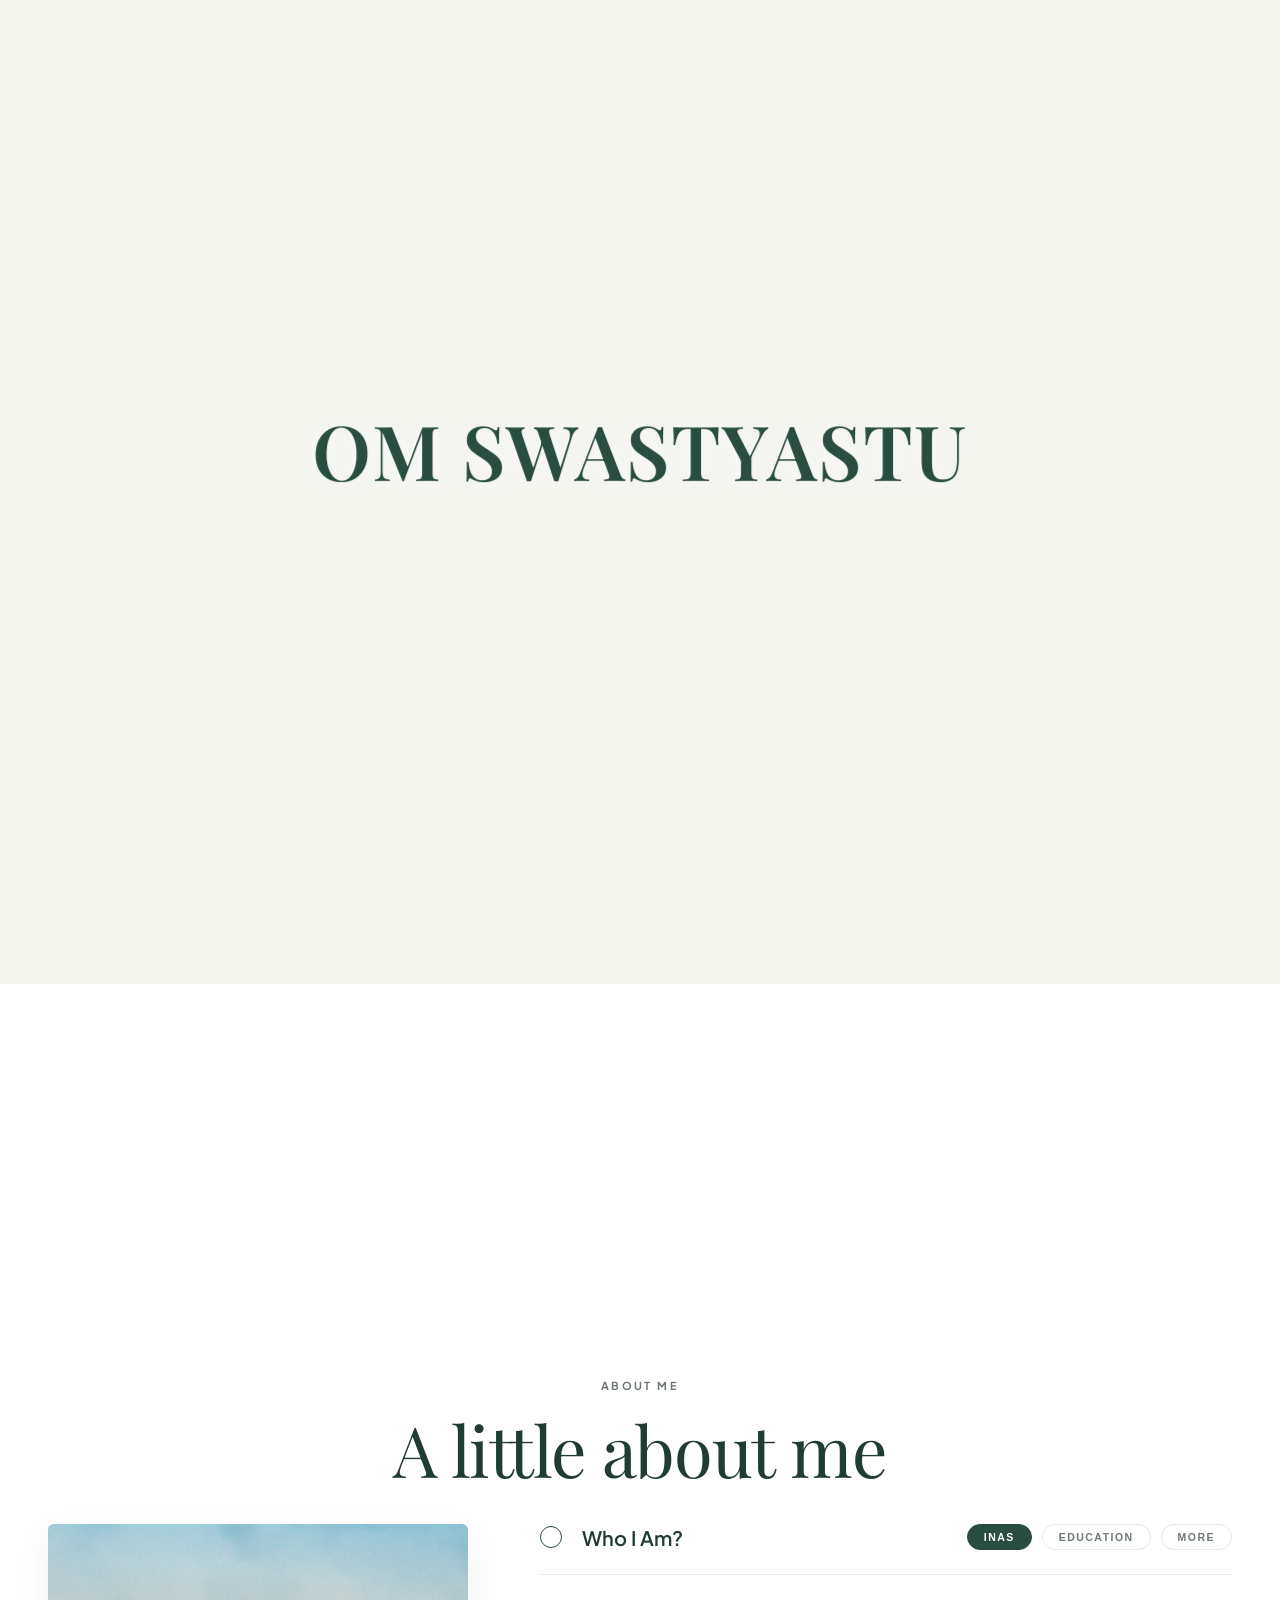
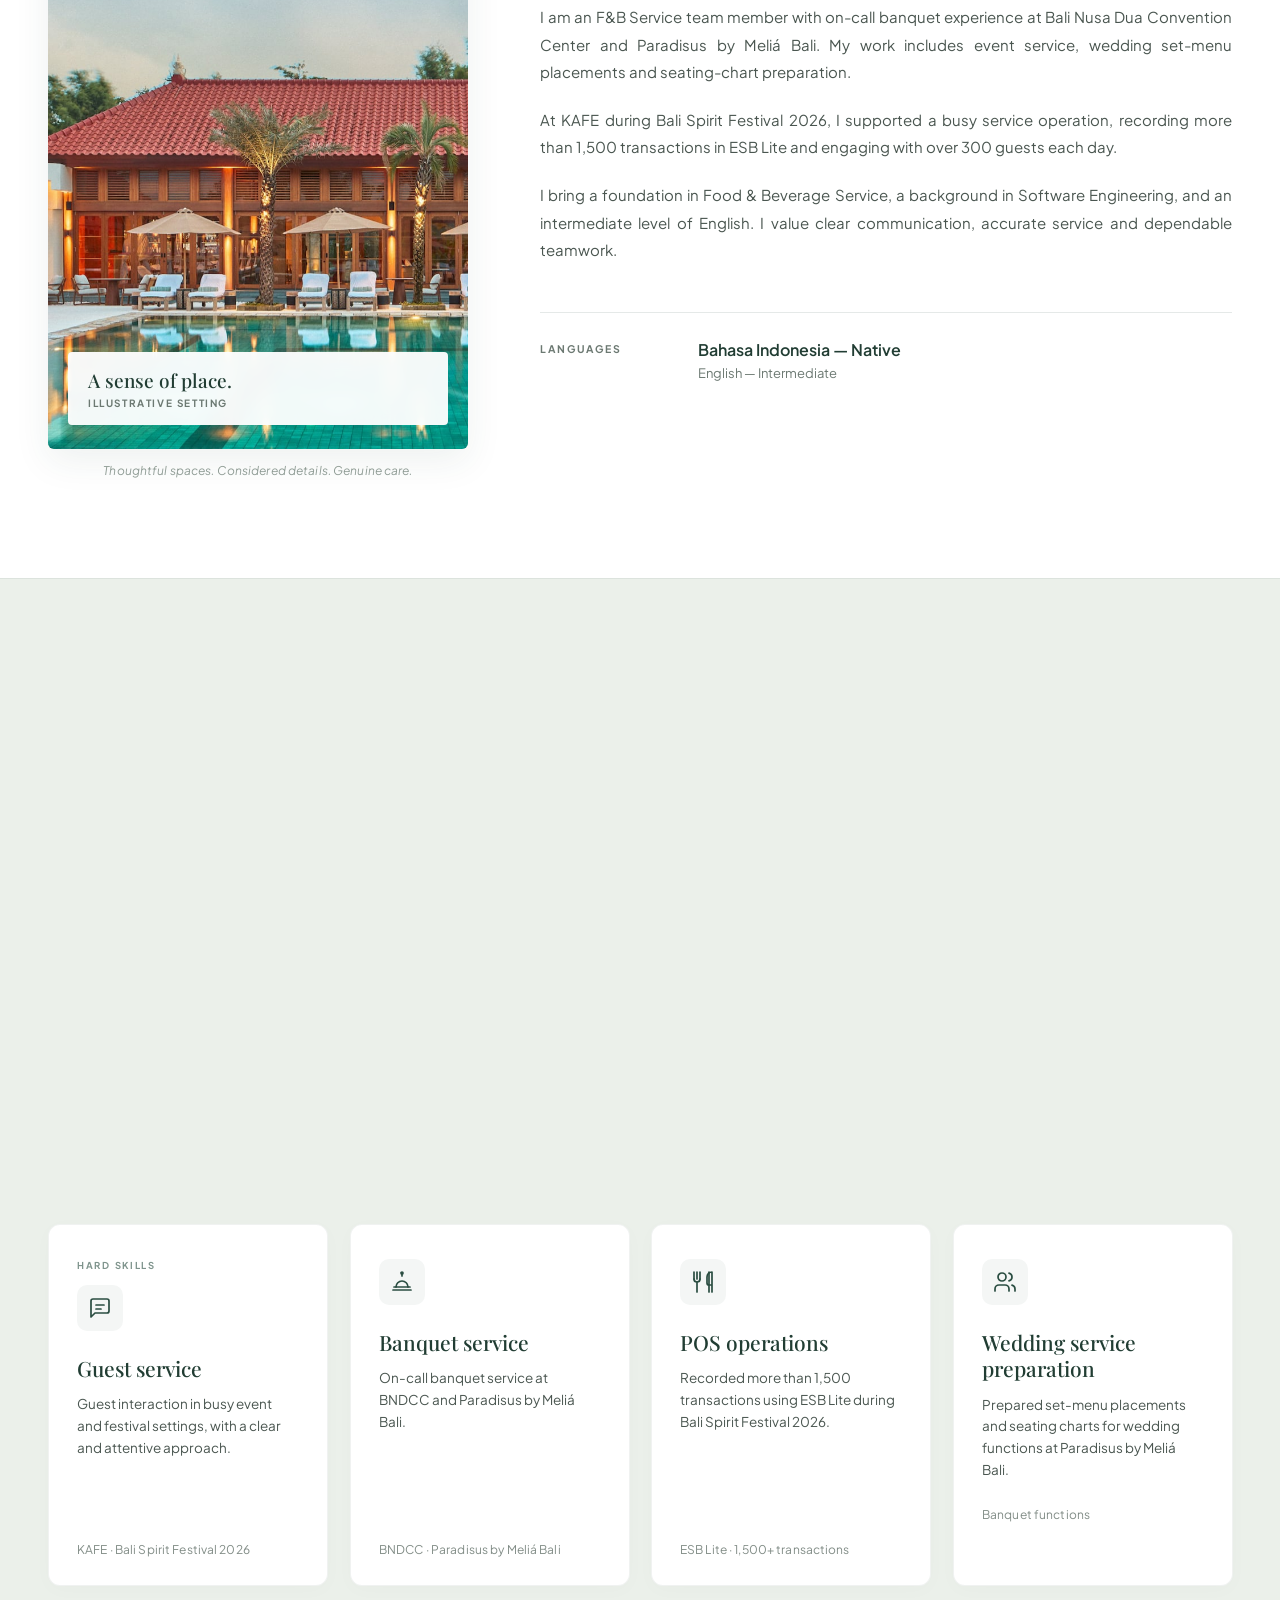
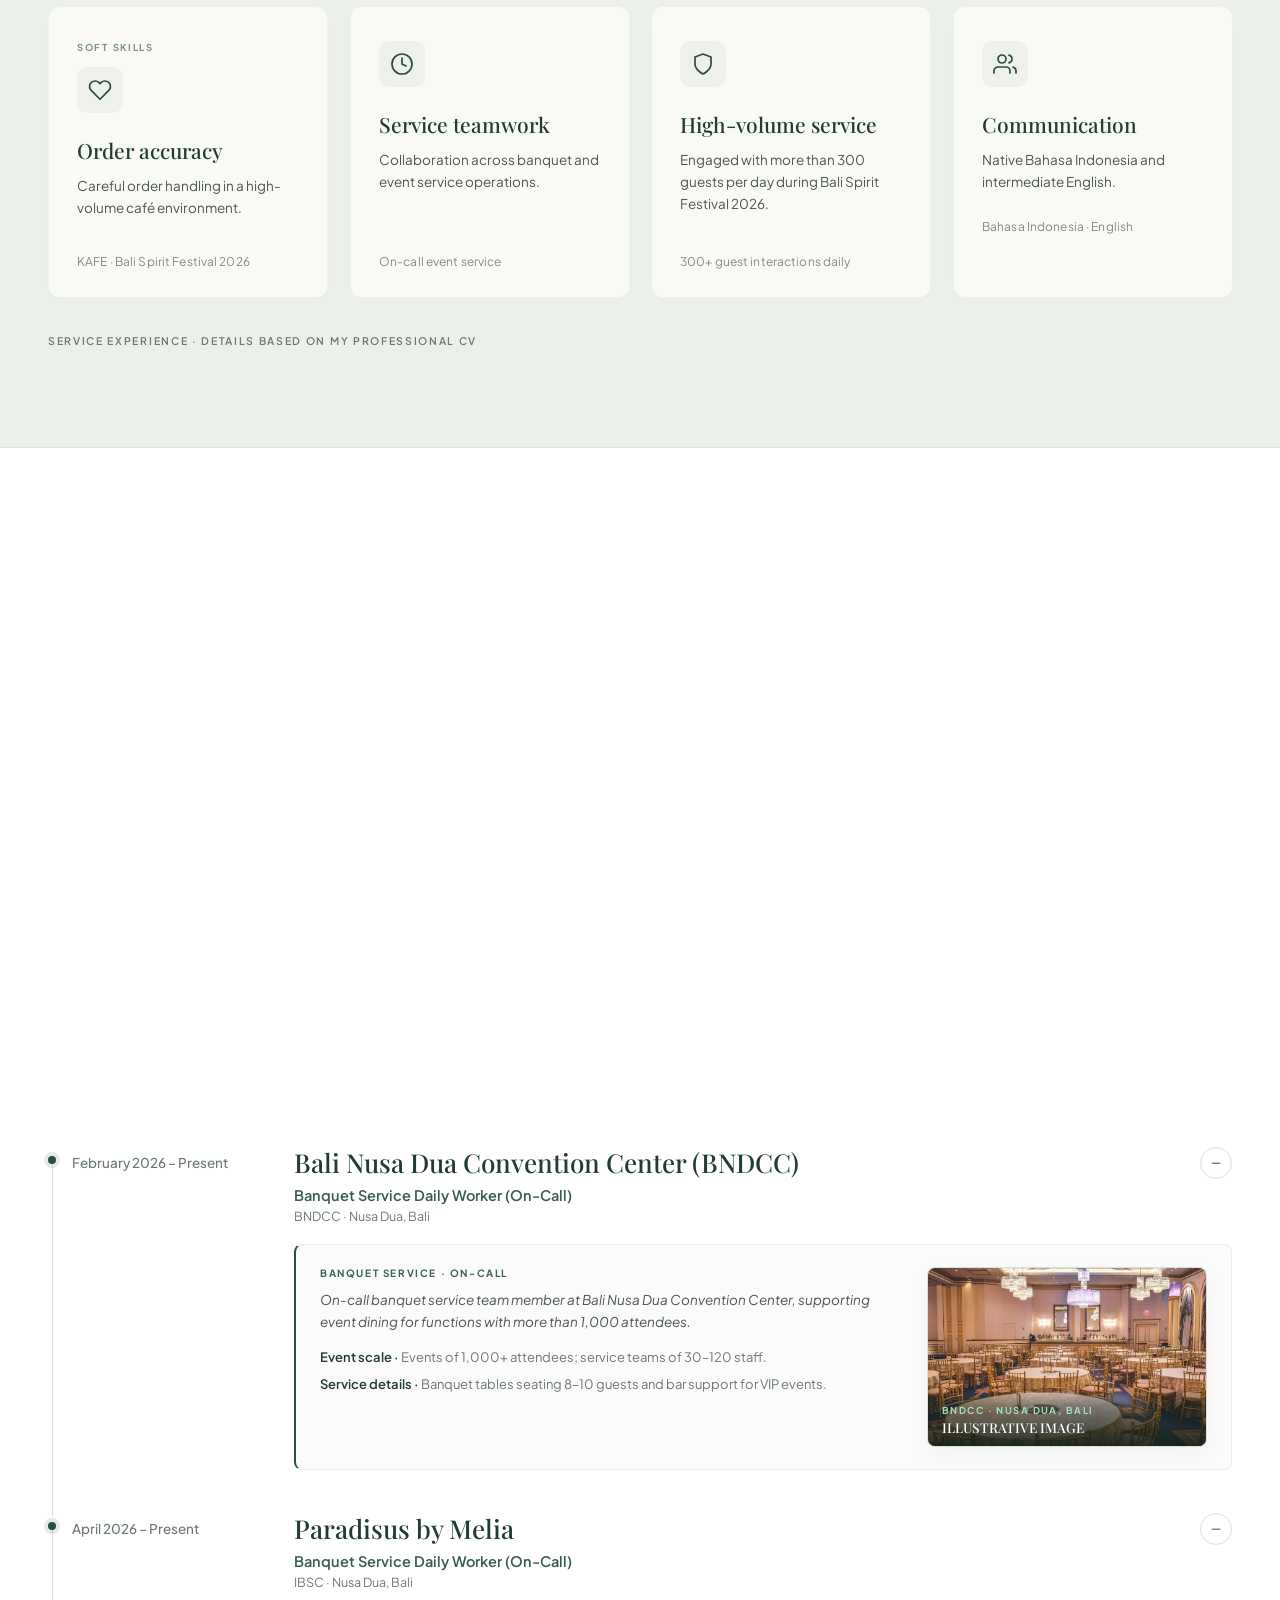
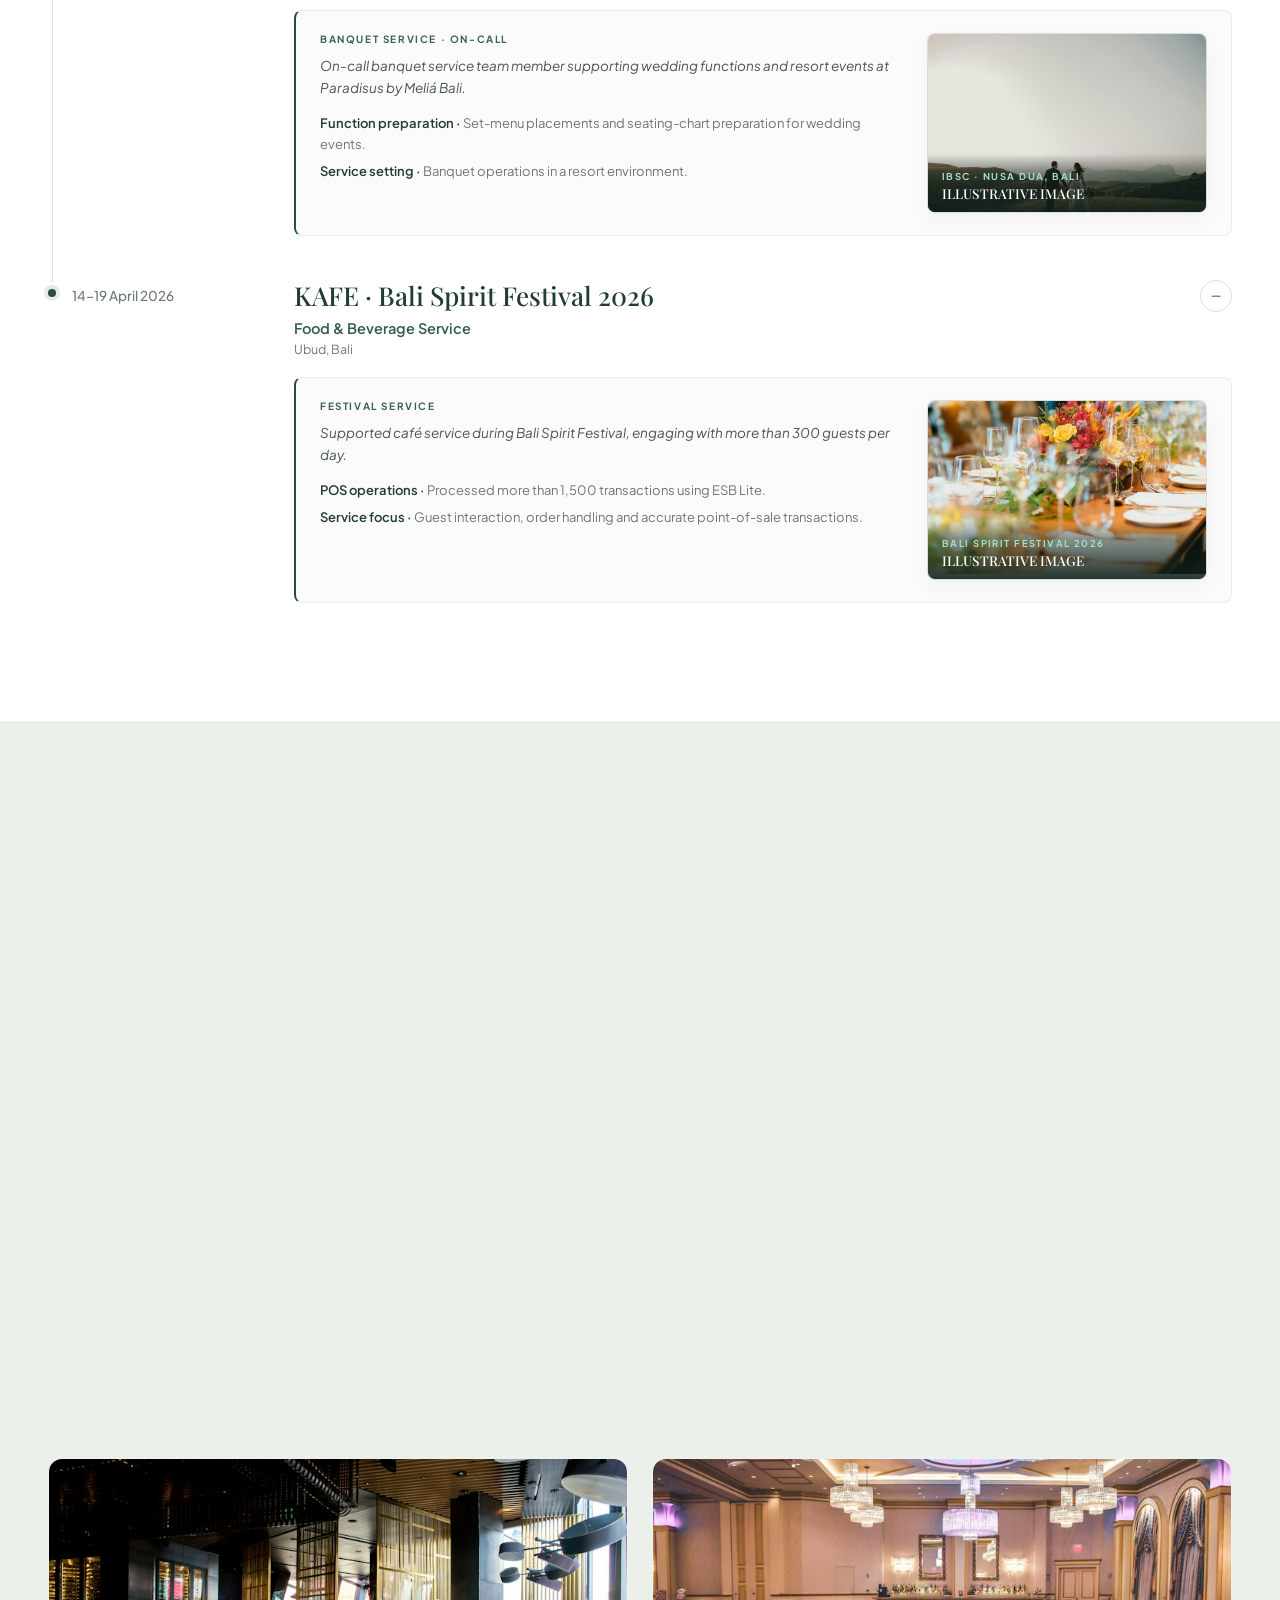
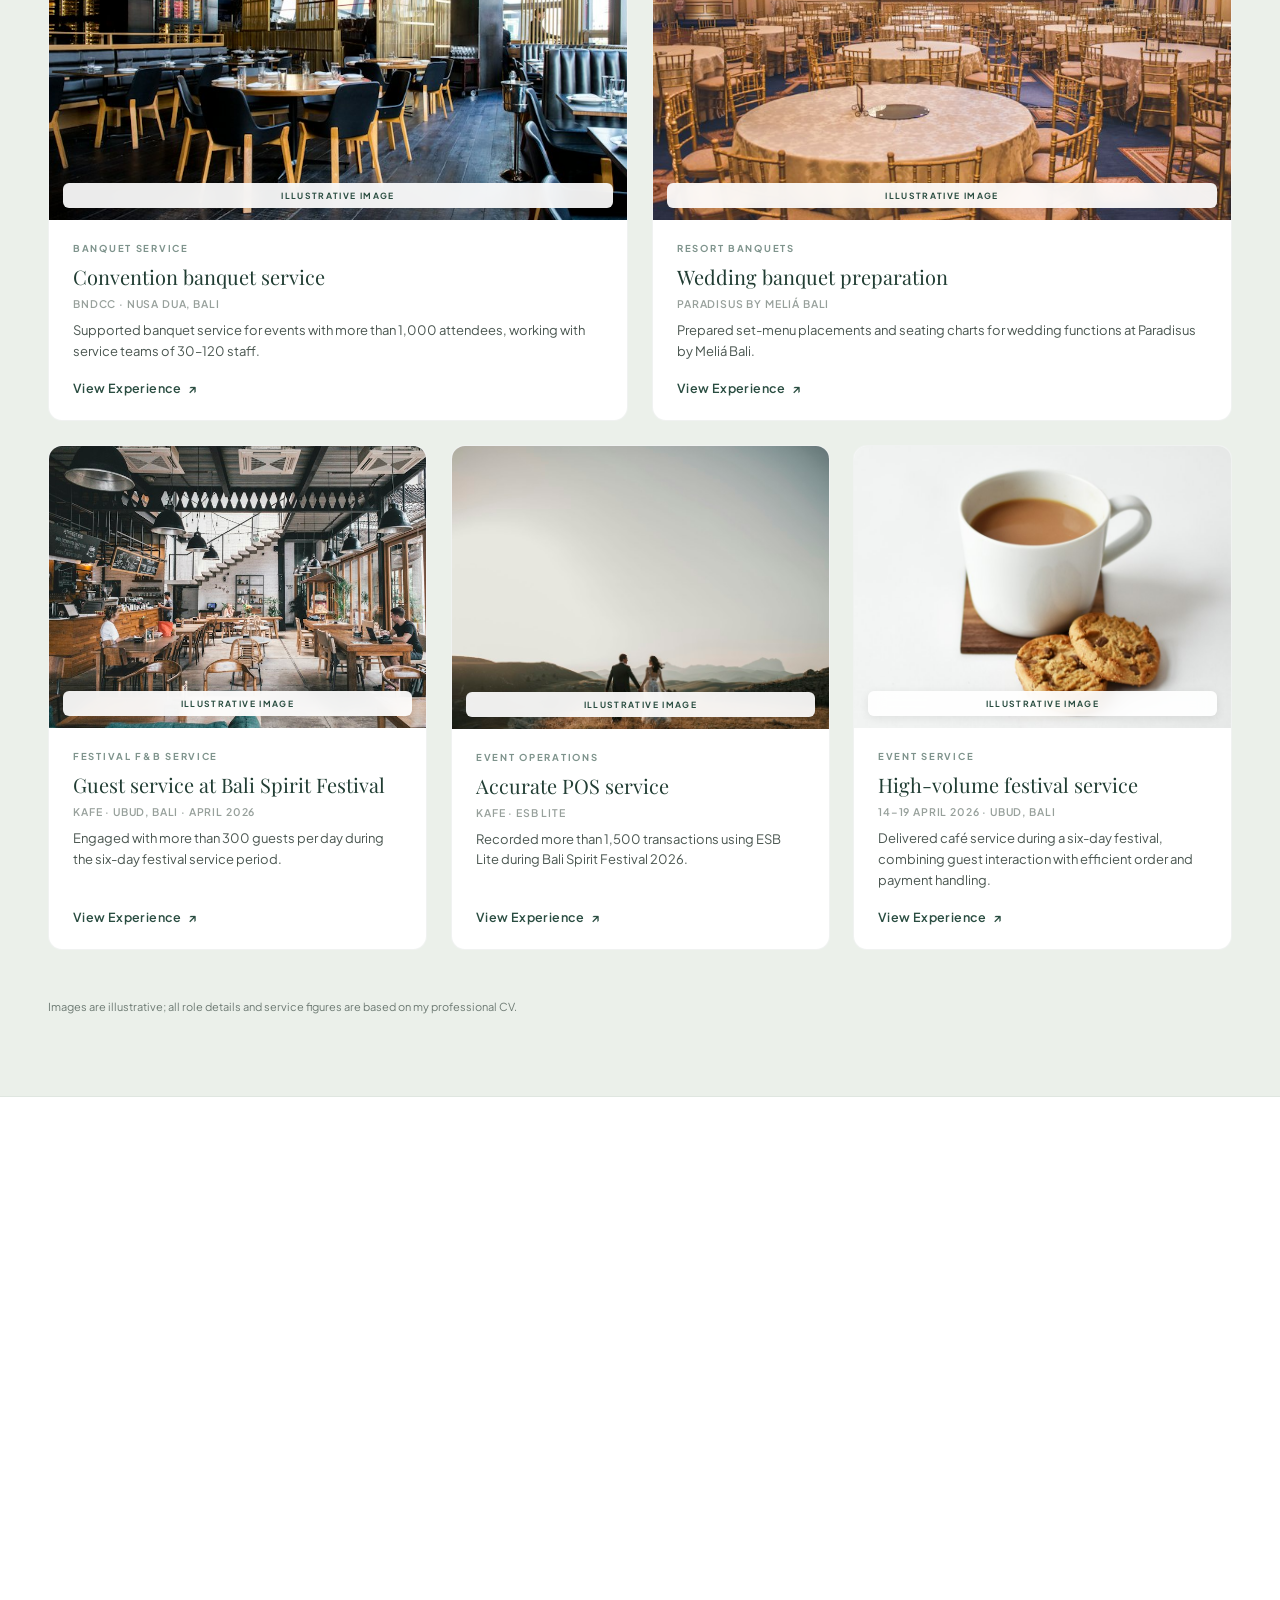
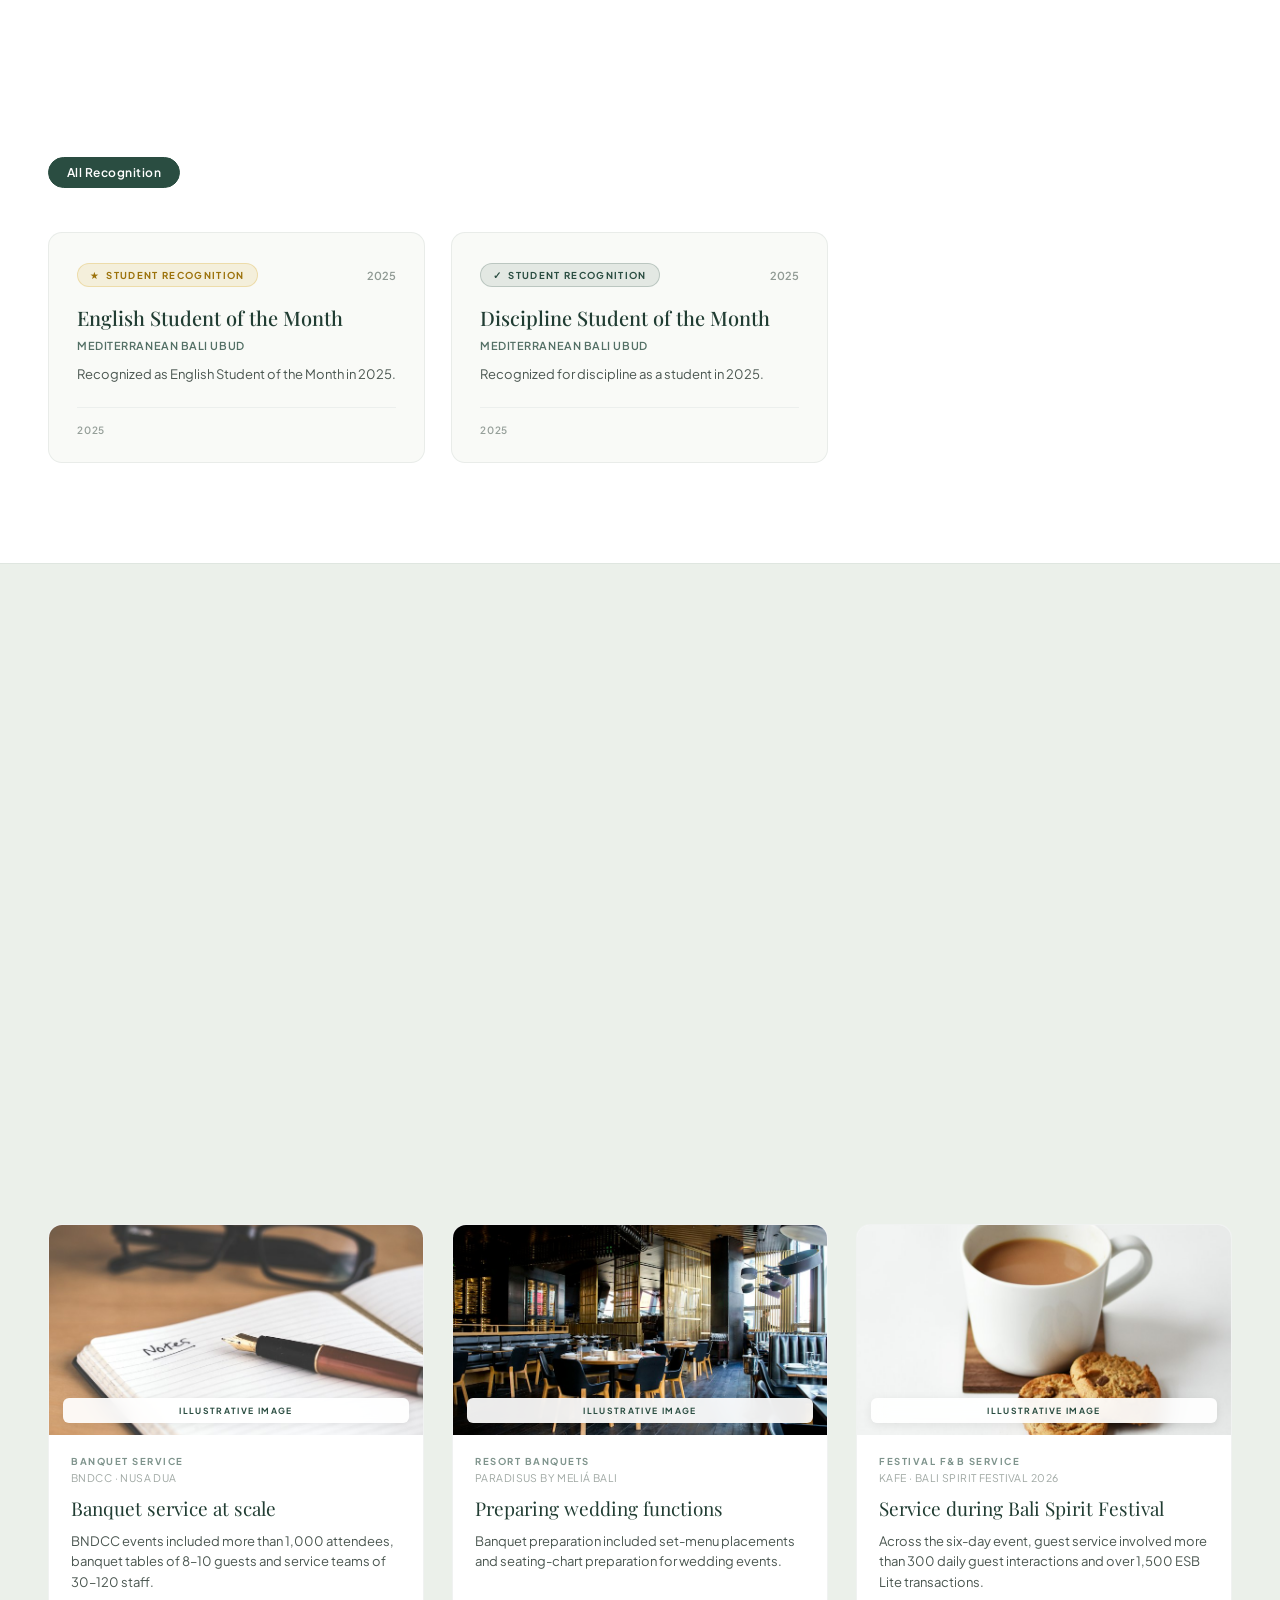
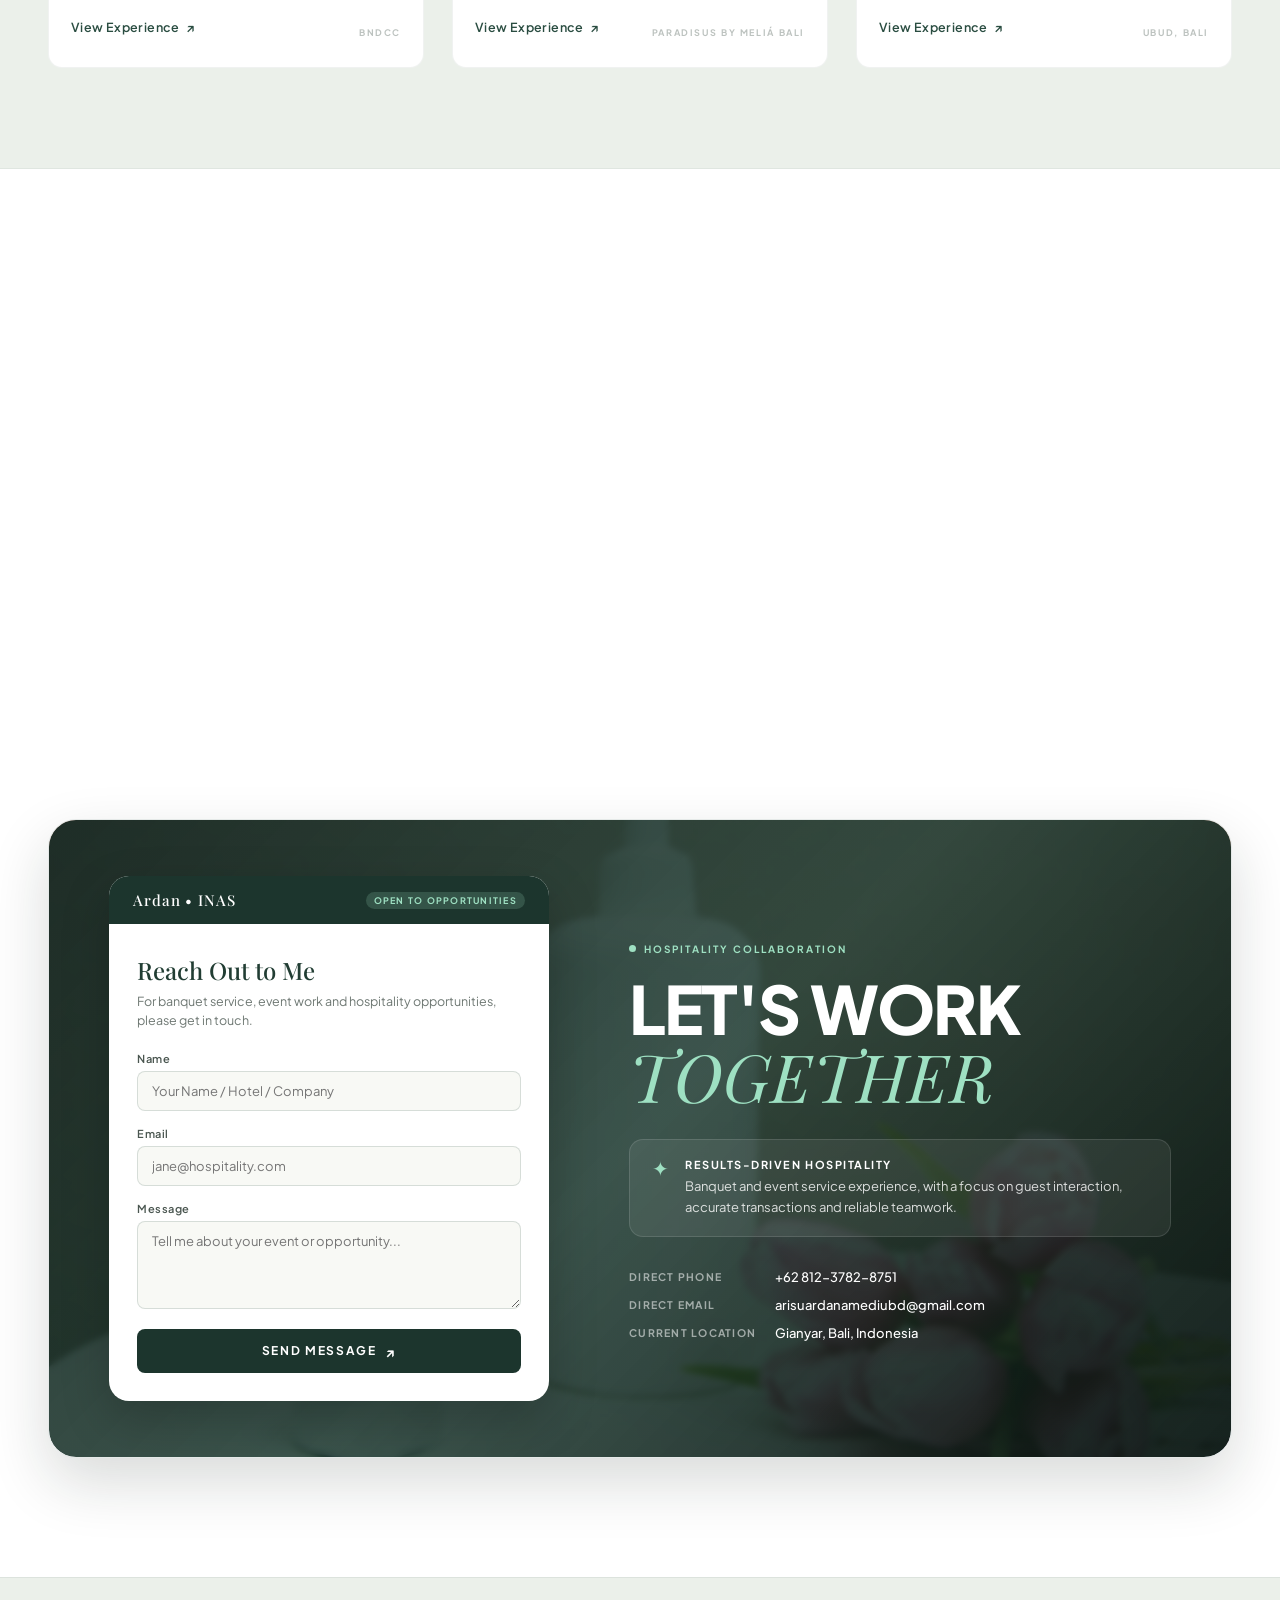
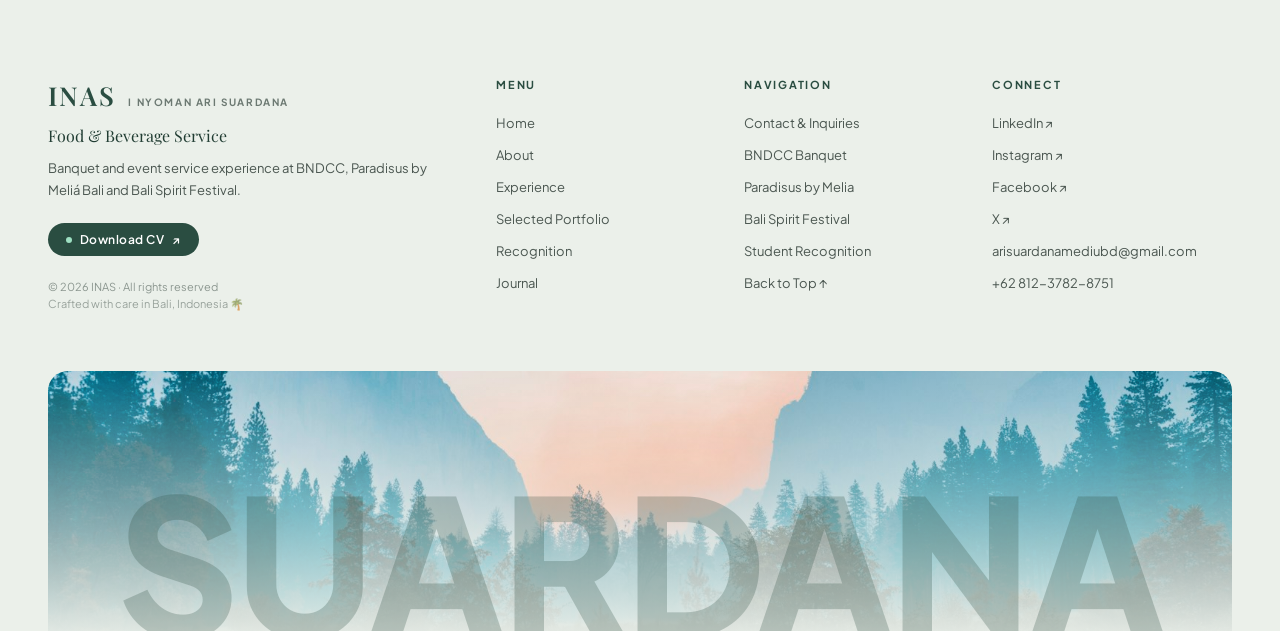
==== commit 24bdede1: "Add cinematic section transitions and mobile carousels Co-authored-by: Copilot <223556219+Copilot@us" ====
--- a/index.html
+++ b/index.html
@@ -591,7 +591,7 @@
       <div class="skills-inner">
 
         <!-- Skills Header Row -->
-        <div class="skills-header-row reveal-on-scroll">
+        <div class="skills-header-row scroll-cinematic-intro reveal-on-scroll">
           <div class="skills-header-left">
             <p class="skills-eyebrow" data-i18n="skills_eyebrow">Service &amp; Skills</p>
             <h2 class="skills-headline" data-i18n="skills_headline">Care is in the details.</h2>
@@ -604,7 +604,7 @@
         </div>
 
         <!-- 8 Skills Cards Grid (2 rows x 4 cols) -->
-        <div class="skills-grid">
+        <div class="skills-grid scroll-cinematic-content">
 
           <!-- === ROW 1: HARD SKILLS === -->
 
@@ -704,7 +704,7 @@
 
         <!-- ROW 2: SOFT SKILLS -->
 
-        <div class="skills-grid skills-grid--soft">
+        <div class="skills-grid skills-grid--soft scroll-cinematic-content">
 
 
 
@@ -853,7 +853,7 @@
 
 
         <!-- Skills Footer Disclaimer -->
-        <div class="skills-footer-note reveal-on-scroll">
+        <div class="skills-footer-note scroll-cinematic-content reveal-on-scroll">
           SERVICE EXPERIENCE &middot; DETAILS BASED ON MY PROFESSIONAL CV
         </div>
 
@@ -865,7 +865,7 @@
       <div class="exp-inner">
 
         <!-- Section Header -->
-        <div class="exp-header reveal-on-scroll">
+        <div class="exp-header scroll-cinematic-intro reveal-on-scroll">
           <p class="exp-eyebrow" data-i18n="exp_eyebrow">01 / Professional Experience</p>
           <h2 class="exp-headline" data-i18n="exp_headline">Where My Journey Takes Shape.</h2>
           <p class="exp-subtext" data-i18n="exp_subtext">
@@ -873,10 +873,10 @@
           </p>
         </div>
 
-        <div class="exp-divider reveal-on-scroll"></div>
+        <div class="exp-divider scroll-cinematic-content reveal-on-scroll"></div>
 
         <!-- Timeline Items List -->
-        <div class="exp-timeline">
+        <div class="exp-timeline scroll-cinematic-content">
 
           <!-- Timeline Item 1: BNDCC -->
           <div class="exp-item is-expanded reveal-on-scroll">
@@ -1032,7 +1032,7 @@
     <div class="portfolio-inner">
 
       <!-- Section Header -->
-      <div class="portfolio-header reveal-on-scroll">
+      <div class="portfolio-header scroll-cinematic-intro reveal-on-scroll">
         <p class="portfolio-eyebrow" data-i18n="portfolio_eyebrow">03 / Selected Portfolio</p>
         <h2 class="portfolio-headline" data-i18n="portfolio_headline">Experiences in Practice.</h2>
         <p class="portfolio-subtext" data-i18n="portfolio_subtext">
@@ -1041,7 +1041,7 @@
       </div>
 
       <!-- Filter Buttons -->
-      <div class="portfolio-filters reveal-on-scroll" role="group" aria-label="Filter portfolio projects">
+      <div class="portfolio-filters scroll-cinematic-content reveal-on-scroll" role="group" aria-label="Filter portfolio projects">
         <button type="button" class="pf-btn active" data-filter="all" data-i18n="filter_all">All Work</button>
         <button type="button" class="pf-btn" data-filter="corporate" data-i18n="filter_corporate">Corporate</button>
         <button type="button" class="pf-btn" data-filter="banquet" data-i18n="filter_banquet">Banquet</button>
@@ -1051,7 +1051,7 @@
       </div>
 
       <!-- Portfolio Grid (Row 1: 2 Large Cards | Row 2: 3 Cards) -->
-      <div class="portfolio-grid">
+      <div class="portfolio-grid scroll-cinematic-content">
 
         <!-- Card 1 (Large - Row 1 Left) -->
         <div class="pf-card pf-card--large reveal-on-scroll" data-category="corporate">
@@ -1141,7 +1141,7 @@
       </div><!-- .portfolio-grid -->
 
       <!-- Portfolio Footer Note -->
-      <p class="portfolio-footer-note reveal-on-scroll">
+      <p class="portfolio-footer-note scroll-cinematic-content reveal-on-scroll">
         Images are illustrative; all role details and service figures are based on my professional CV.
       </p>
 
@@ -1157,7 +1157,7 @@
     <div class="achievements-inner">
 
       <!-- Section Header -->
-      <div class="achievements-header reveal-on-scroll">
+      <div class="achievements-header scroll-cinematic-intro reveal-on-scroll">
         <p class="achievements-eyebrow" data-i18n="achieve_eyebrow">04 / Honors &amp; Credentials</p>
         <h2 class="achievements-headline" data-i18n="achieve_headline">Milestones of Dedication.</h2>
         <p class="achievements-subtext" data-i18n="achieve_subtext">
@@ -1166,12 +1166,12 @@
       </div>
 
       <!-- Filter Buttons -->
-      <div class="achievements-filters reveal-on-scroll" role="group" aria-label="Filter achievements">
+      <div class="achievements-filters scroll-cinematic-content reveal-on-scroll" role="group" aria-label="Filter achievements">
         <button type="button" class="achieve-filter-btn active" data-filter="all" data-i18n="achieve_filter_all">All Recognition</button>
       </div>
 
       <!-- Achievements Cards Grid -->
-      <div class="achievements-grid">
+      <div class="achievements-grid scroll-cinematic-content">
 
         <!-- English Student of the Month -->
         <div class="achieve-card reveal-on-scroll reveal-delay-1" data-category="award">
@@ -1227,7 +1227,7 @@
     <div class="journal-inner">
 
       <!-- Section Header -->
-      <div class="journal-header reveal-on-scroll">
+      <div class="journal-header scroll-cinematic-intro reveal-on-scroll">
         <p class="journal-eyebrow" data-i18n="journal_eyebrow">05 / Journal &amp; Blog</p>
         <h2 class="journal-headline" data-i18n="journal_headline">Notes From the Hospitality Journey.</h2>
         <p class="journal-subtext" data-i18n="journal_subtext">
@@ -1236,7 +1236,7 @@
       </div>
 
       <!-- Journal Cards Grid (3 Columns) -->
-      <div class="journal-grid">
+      <div class="journal-grid scroll-cinematic-content">
 
         <!-- Journal Card 1 -->
         <article class="journal-card reveal-on-scroll reveal-delay-1">
@@ -1316,8 +1316,13 @@
   <section class="contact-section" id="contact">
     <div class="contact-inner">
 
+      <div class="contact-intro scroll-cinematic-intro reveal-on-scroll">
+        <p class="contact-intro-eyebrow" data-i18n="contact_intro_eyebrow">06 / CONTACT</p>
+        <h2 class="contact-intro-title" data-i18n="contact_intro_title">Let's connect.</h2>
+      </div>
+
       <!-- Immersive Card Container with Atmospheric Resort Backdrop -->
-      <div class="contact-hero-card reveal-on-scroll">
+      <div class="contact-hero-card scroll-cinematic-content reveal-on-scroll">
         <div class="contact-hero-bg">
           <img src="assets/contact_ambient.jpg" alt="Hospitality Ambience" onerror="this.src='assets/hero_hotel_bg.jpg'" />
           <div class="contact-hero-overlay"></div>
--- a/css/style.css
+++ b/css/style.css
@@ -693,6 +693,7 @@
 }
 
 .greeting-text {
+  position: relative;
   display: inline-block;
   opacity: 1;
   transform: translateY(0) scale(1);
@@ -703,6 +704,27 @@
               filter 0.85s cubic-bezier(0.16, 1, 0.3, 1),
               letter-spacing 0.85s cubic-bezier(0.16, 1, 0.3, 1);
   will-change: opacity, transform, filter, letter-spacing;
+}
+
+.greeting-text::after {
+  content: '';
+  position: absolute;
+  left: 0;
+  bottom: -0.3em;
+  width: 100%;
+  height: 1px;
+  background: currentColor;
+  opacity: 0.62;
+  transform: scaleX(0);
+  transform-origin: left center;
+}
+
+.greeting-text.is-timing::after {
+  animation: greeting-timing var(--greeting-cycle-duration, 4.25s) linear forwards;
+}
+
+@keyframes greeting-timing {
+  to { transform: scaleX(1); }
 }
 
 .greeting-text.fade-out {
@@ -1065,6 +1087,38 @@
   opacity: var(--about-content-progress, 0);
   transform: translateY(calc((1 - var(--about-content-progress, 0)) * 32px));
   transition: opacity 0.1s linear, transform 0.1s linear;
+}
+
+.contact-intro {
+  position: sticky;
+  top: 0;
+  z-index: 1;
+  min-height: 100svh;
+  margin-bottom: -100svh;
+  display: flex;
+  flex-direction: column;
+  justify-content: center;
+  align-items: center;
+  text-align: center;
+  pointer-events: none;
+}
+
+.contact-intro-eyebrow {
+  font-size: 10px;
+  font-weight: 700;
+  letter-spacing: 0.22em;
+  color: var(--text-muted);
+  margin-bottom: 16px;
+}
+
+.contact-intro-title {
+  font-family: var(--font-serif);
+  font-size: clamp(44px, 5.5vw, 76px);
+  font-weight: 400;
+  color: var(--text-heading);
+  line-height: 1.12;
+  letter-spacing: -0.02em;
+  margin: 0;
 }
 
 /* Left: Image card */
@@ -4165,10 +4219,6 @@
     padding-left: 16px;
   }
 
-  body.menu-open .brand-title {
-    font-size: 21px !important;
-  }
-
   body.menu-open .brand-expand {
     min-width: 0;
     margin-left: 8px !important;
@@ -4411,3 +4461,154 @@
     padding-left: 10px;
   }
 }
+
+/* Cinematic section transitions */
+.scroll-cinematic-intro {
+  position: sticky;
+  top: 0;
+  z-index: 3;
+  min-height: 100svh;
+  margin-bottom: -100svh !important;
+  display: flex;
+  flex-direction: column;
+  justify-content: center;
+  pointer-events: none;
+}
+
+.scroll-cinematic-intro.reveal-on-scroll {
+  opacity: var(--section-intro-opacity, 0) !important;
+  transform: translateY(var(--section-intro-offset, 24px)) !important;
+  transition: none;
+}
+
+.scroll-cinematic-content {
+  position: relative;
+  z-index: 2;
+}
+
+.scroll-cinematic-content,
+.scroll-cinematic-content.reveal-on-scroll {
+  opacity: var(--section-content-progress, 0) !important;
+  transform: translateY(calc((1 - var(--section-content-progress, 0)) * 24px)) !important;
+  transition: none !important;
+}
+
+.skills-header-row.scroll-cinematic-intro {
+  align-items: center;
+  margin-bottom: 0;
+}
+
+.exp-header.scroll-cinematic-intro,
+.portfolio-header.scroll-cinematic-intro,
+.achievements-header.scroll-cinematic-intro,
+.journal-header.scroll-cinematic-intro {
+  margin-bottom: 0;
+}
+
+.skills-subpart .skills-grid:not(.skills-grid--soft).scroll-cinematic-content,
+.exp-divider.scroll-cinematic-content,
+.portfolio-filters.scroll-cinematic-content,
+.achievements-filters.scroll-cinematic-content,
+.journal-grid.scroll-cinematic-content,
+.contact-hero-card.scroll-cinematic-content {
+  margin-top: 60vh;
+}
+
+.contact-intro.scroll-cinematic-intro {
+  align-items: center;
+}
+
+.contact-intro.scroll-cinematic-intro.reveal-on-scroll {
+  display: flex !important;
+}
+
+@media (max-width: 768px) {
+  .skills-subpart .skills-grid:not(.skills-grid--soft).scroll-cinematic-content,
+  .exp-divider.scroll-cinematic-content,
+  .portfolio-filters.scroll-cinematic-content,
+  .achievements-filters.scroll-cinematic-content,
+  .journal-grid.scroll-cinematic-content,
+  .contact-hero-card.scroll-cinematic-content {
+    margin-top: 44vh;
+  }
+
+  .skills-header-row.scroll-cinematic-intro {
+    gap: 12px;
+  }
+}
+
+/* Mobile horizontal card carousels */
+@media (max-width: 768px) {
+  html,
+  body {
+    overflow-x: clip;
+  }
+
+  .skills-grid,
+  .exp-timeline,
+  .portfolio-grid,
+  .achievements-grid,
+  .journal-grid {
+    display: grid;
+    grid-auto-flow: column;
+    grid-auto-columns: min(84%, 340px);
+    grid-template-columns: none;
+    gap: 16px;
+    overflow-x: auto;
+    overflow-y: hidden;
+    margin-right: -24px;
+    margin-left: -24px;
+    padding: 8px 24px 22px;
+    scroll-padding-inline: 24px;
+    scroll-snap-type: x mandatory;
+    overscroll-behavior-x: contain;
+    -webkit-overflow-scrolling: touch;
+    scrollbar-width: thin;
+    scrollbar-color: rgba(42, 77, 65, 0.35) transparent;
+  }
+
+  .skills-grid--soft {
+    margin-top: 20px;
+  }
+
+  .skills-grid > *,
+  .exp-timeline > *,
+  .portfolio-grid > *,
+  .achievements-grid > *,
+  .journal-grid > * {
+    min-width: 0;
+    grid-column: auto;
+    scroll-snap-align: start;
+  }
+
+  .exp-timeline {
+    grid-auto-columns: min(88%, 420px);
+  }
+
+  .exp-item {
+    align-content: start;
+  }
+
+  .skills-grid::-webkit-scrollbar,
+  .exp-timeline::-webkit-scrollbar,
+  .portfolio-grid::-webkit-scrollbar,
+  .achievements-grid::-webkit-scrollbar,
+  .journal-grid::-webkit-scrollbar {
+    height: 4px;
+  }
+
+  .skills-grid::-webkit-scrollbar-thumb,
+  .exp-timeline::-webkit-scrollbar-thumb,
+  .portfolio-grid::-webkit-scrollbar-thumb,
+  .achievements-grid::-webkit-scrollbar-thumb,
+  .journal-grid::-webkit-scrollbar-thumb {
+    background: rgba(42, 77, 65, 0.35);
+    border-radius: 999px;
+  }
+}
+
+@media (prefers-reduced-motion: reduce) {
+  .greeting-text.is-timing::after {
+    animation-duration: 0.01ms;
+  }
+}
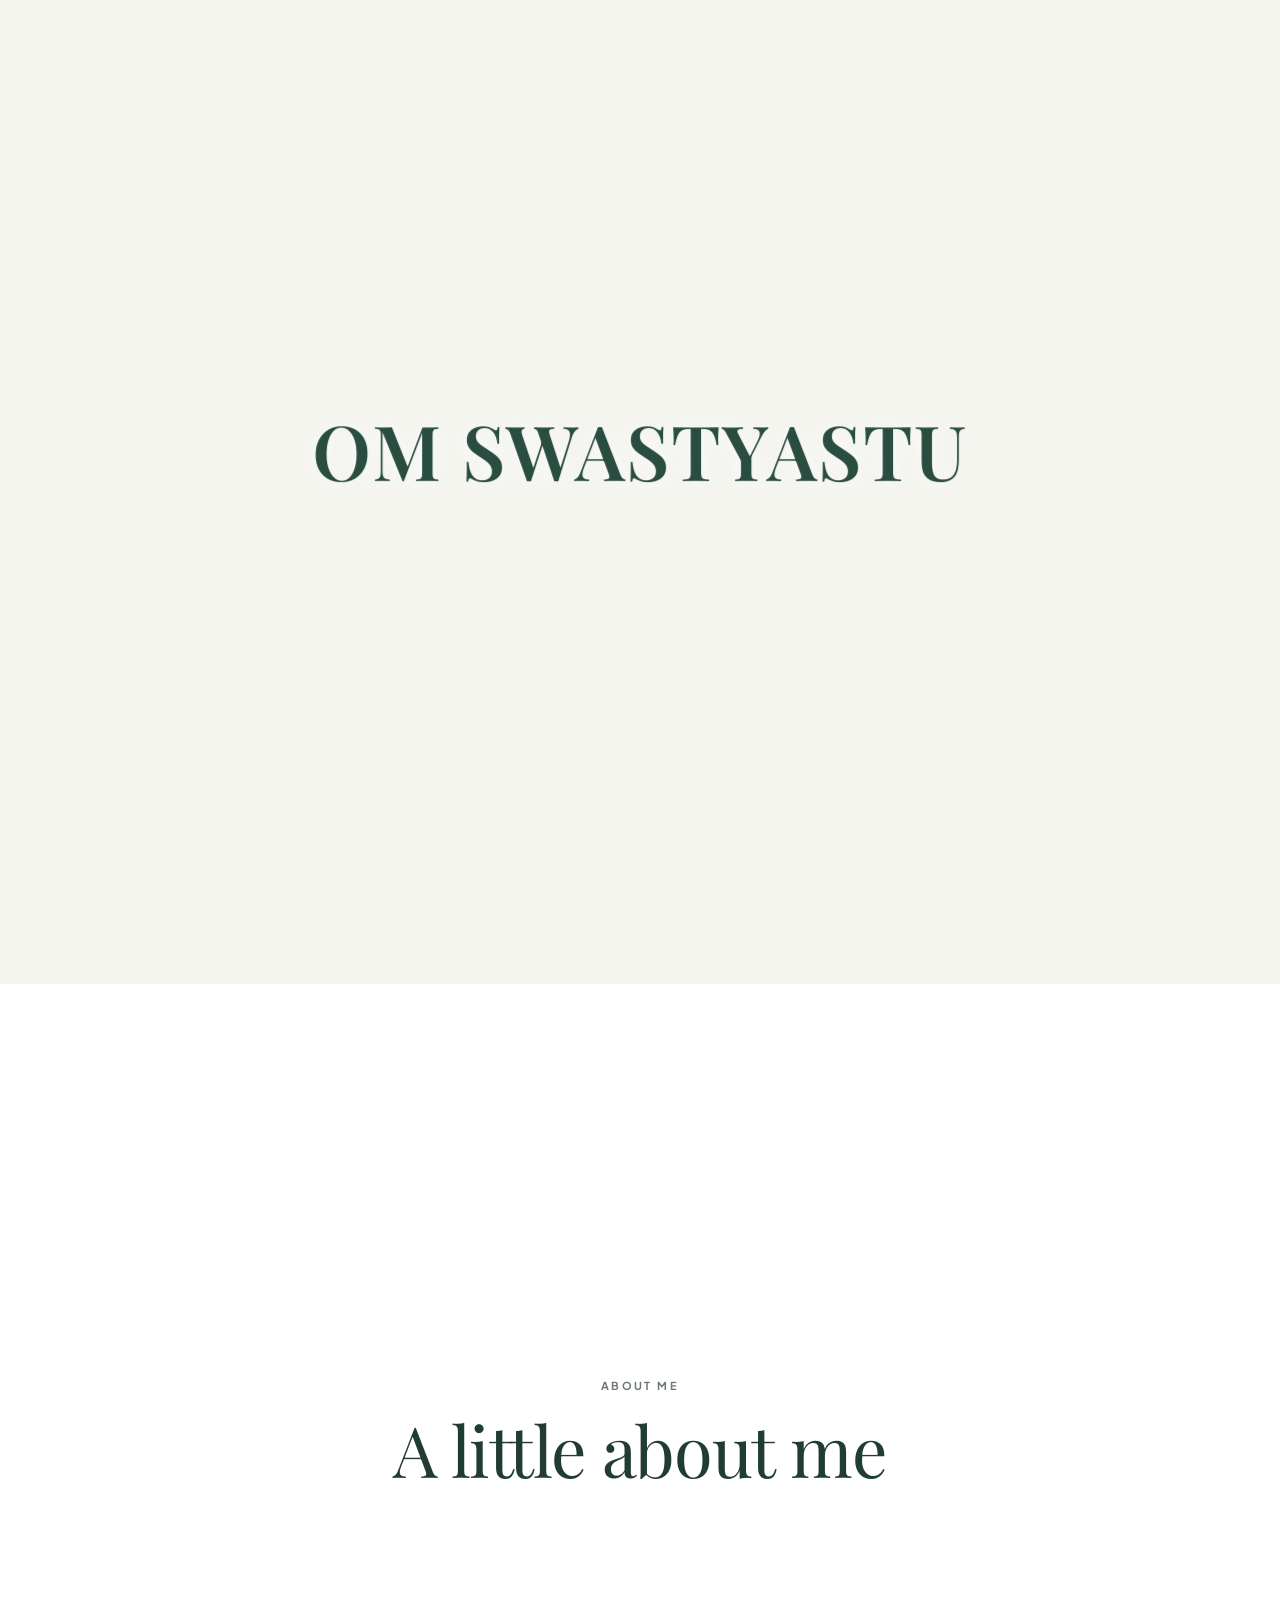
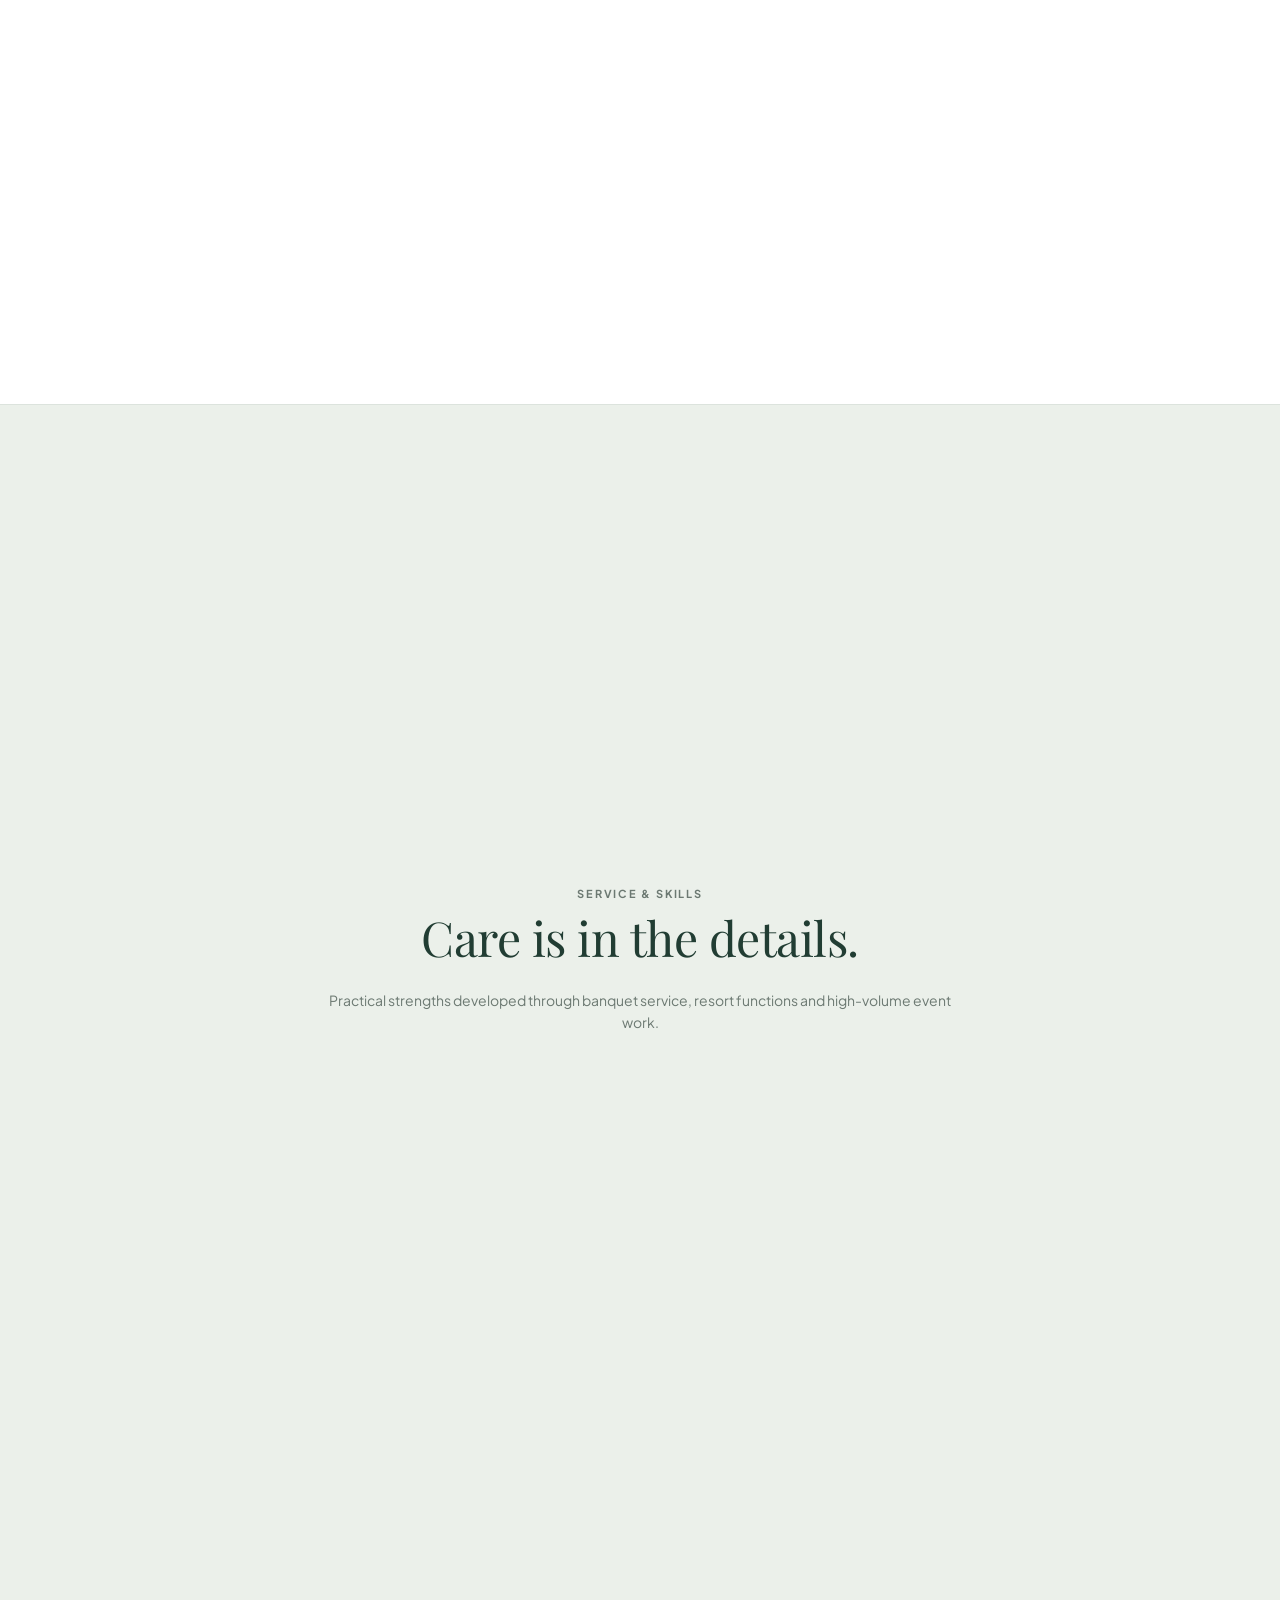
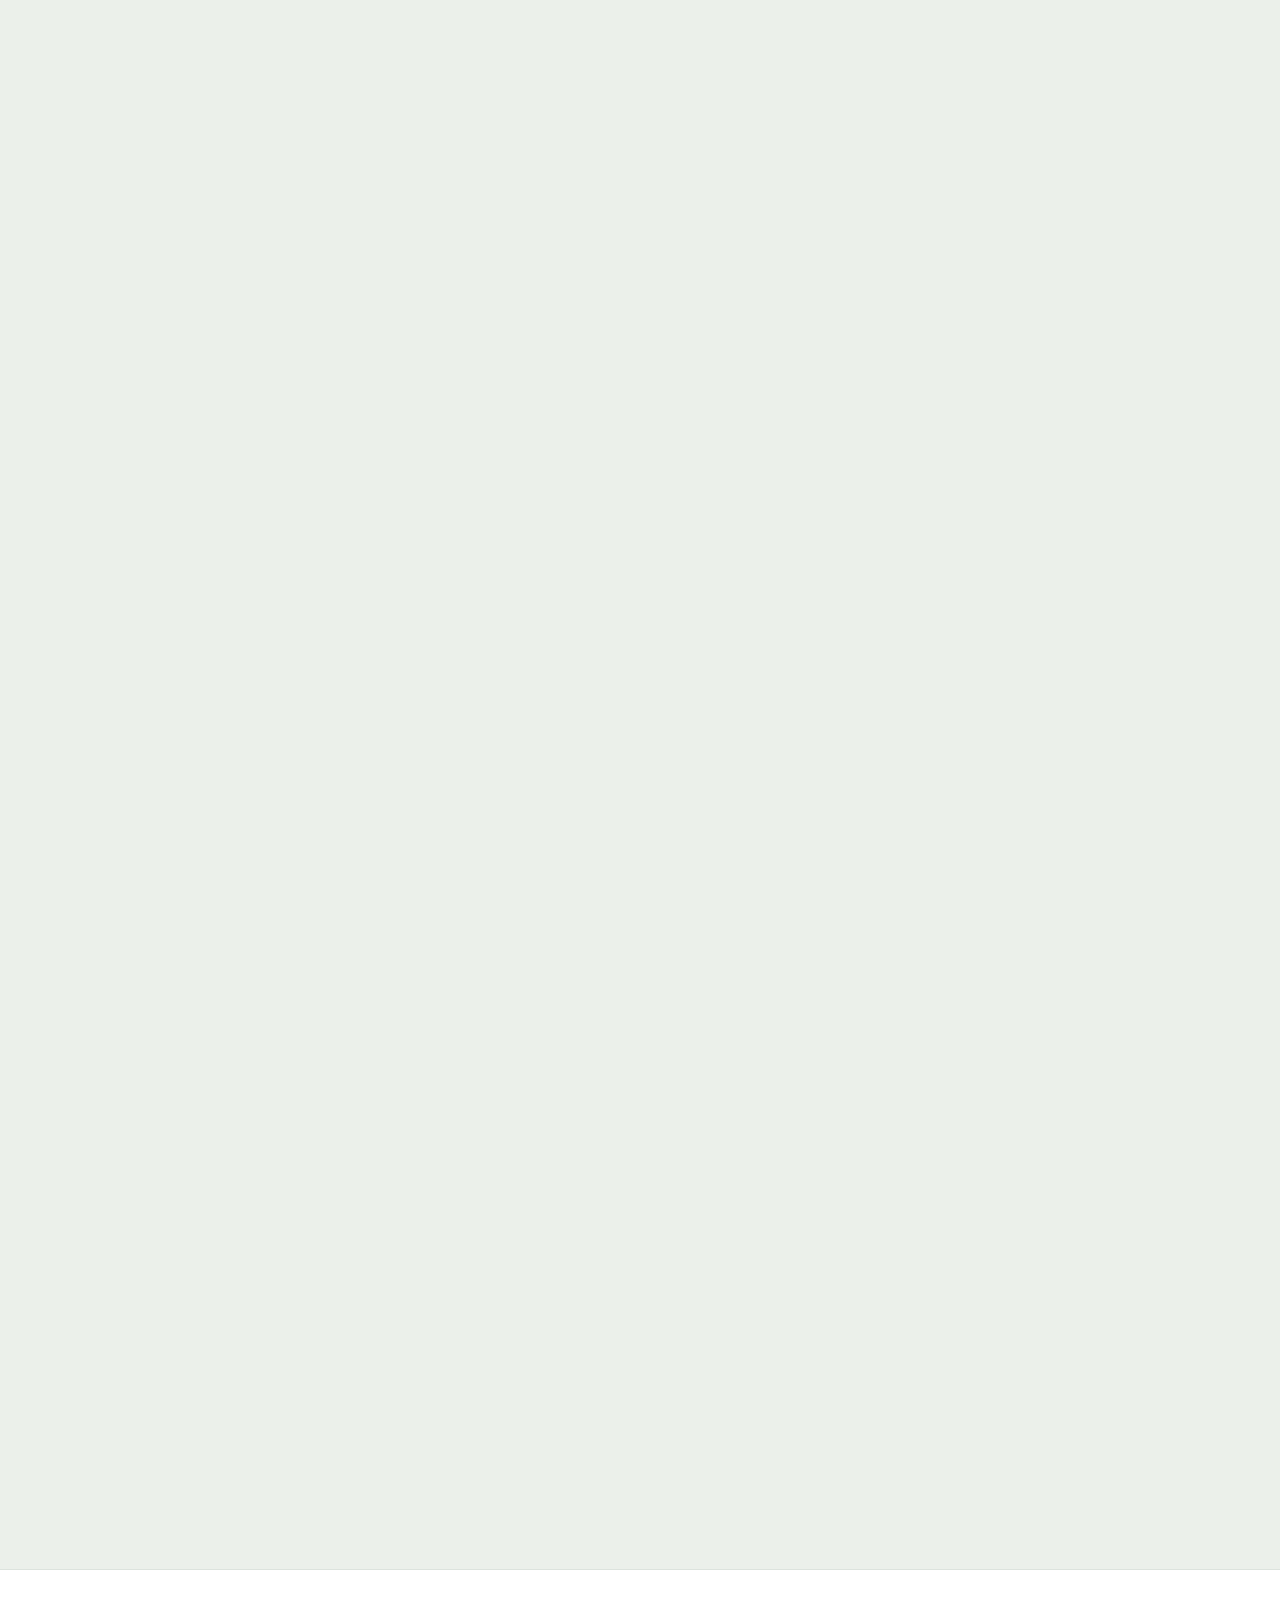
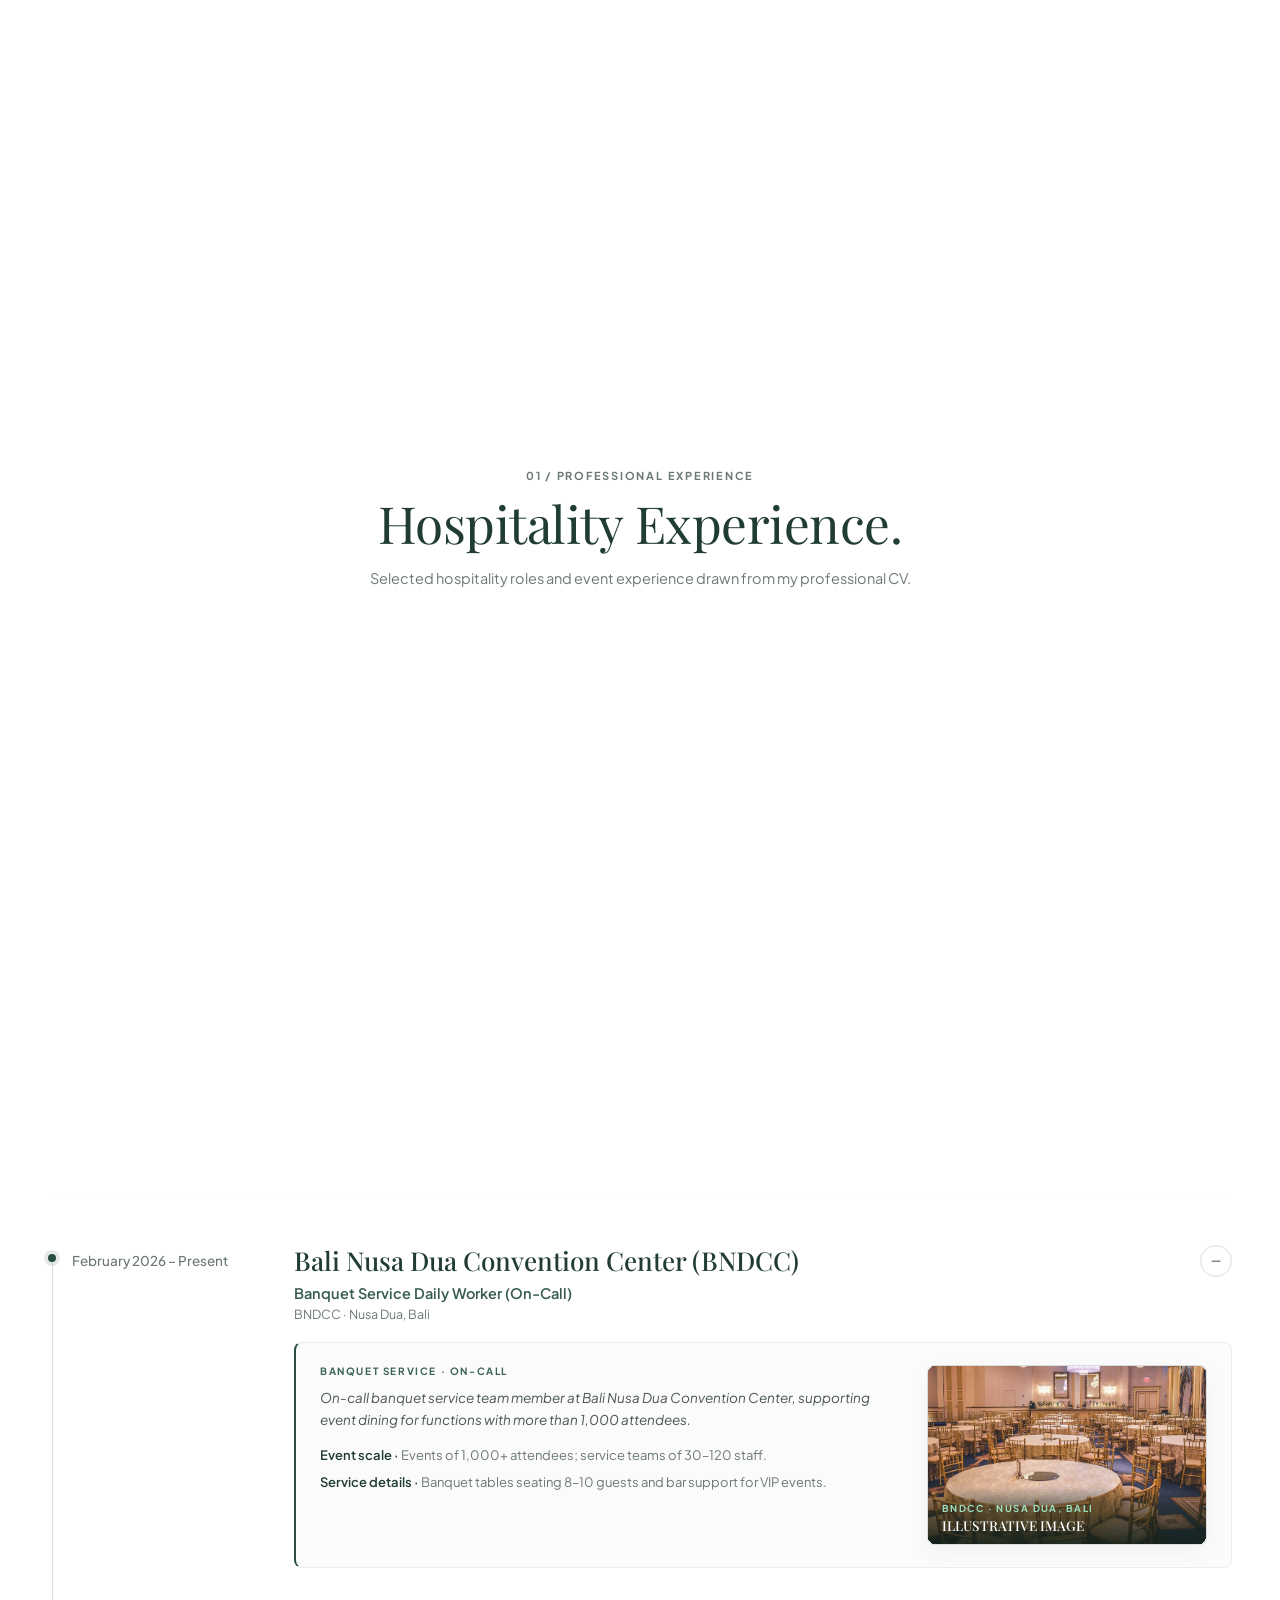
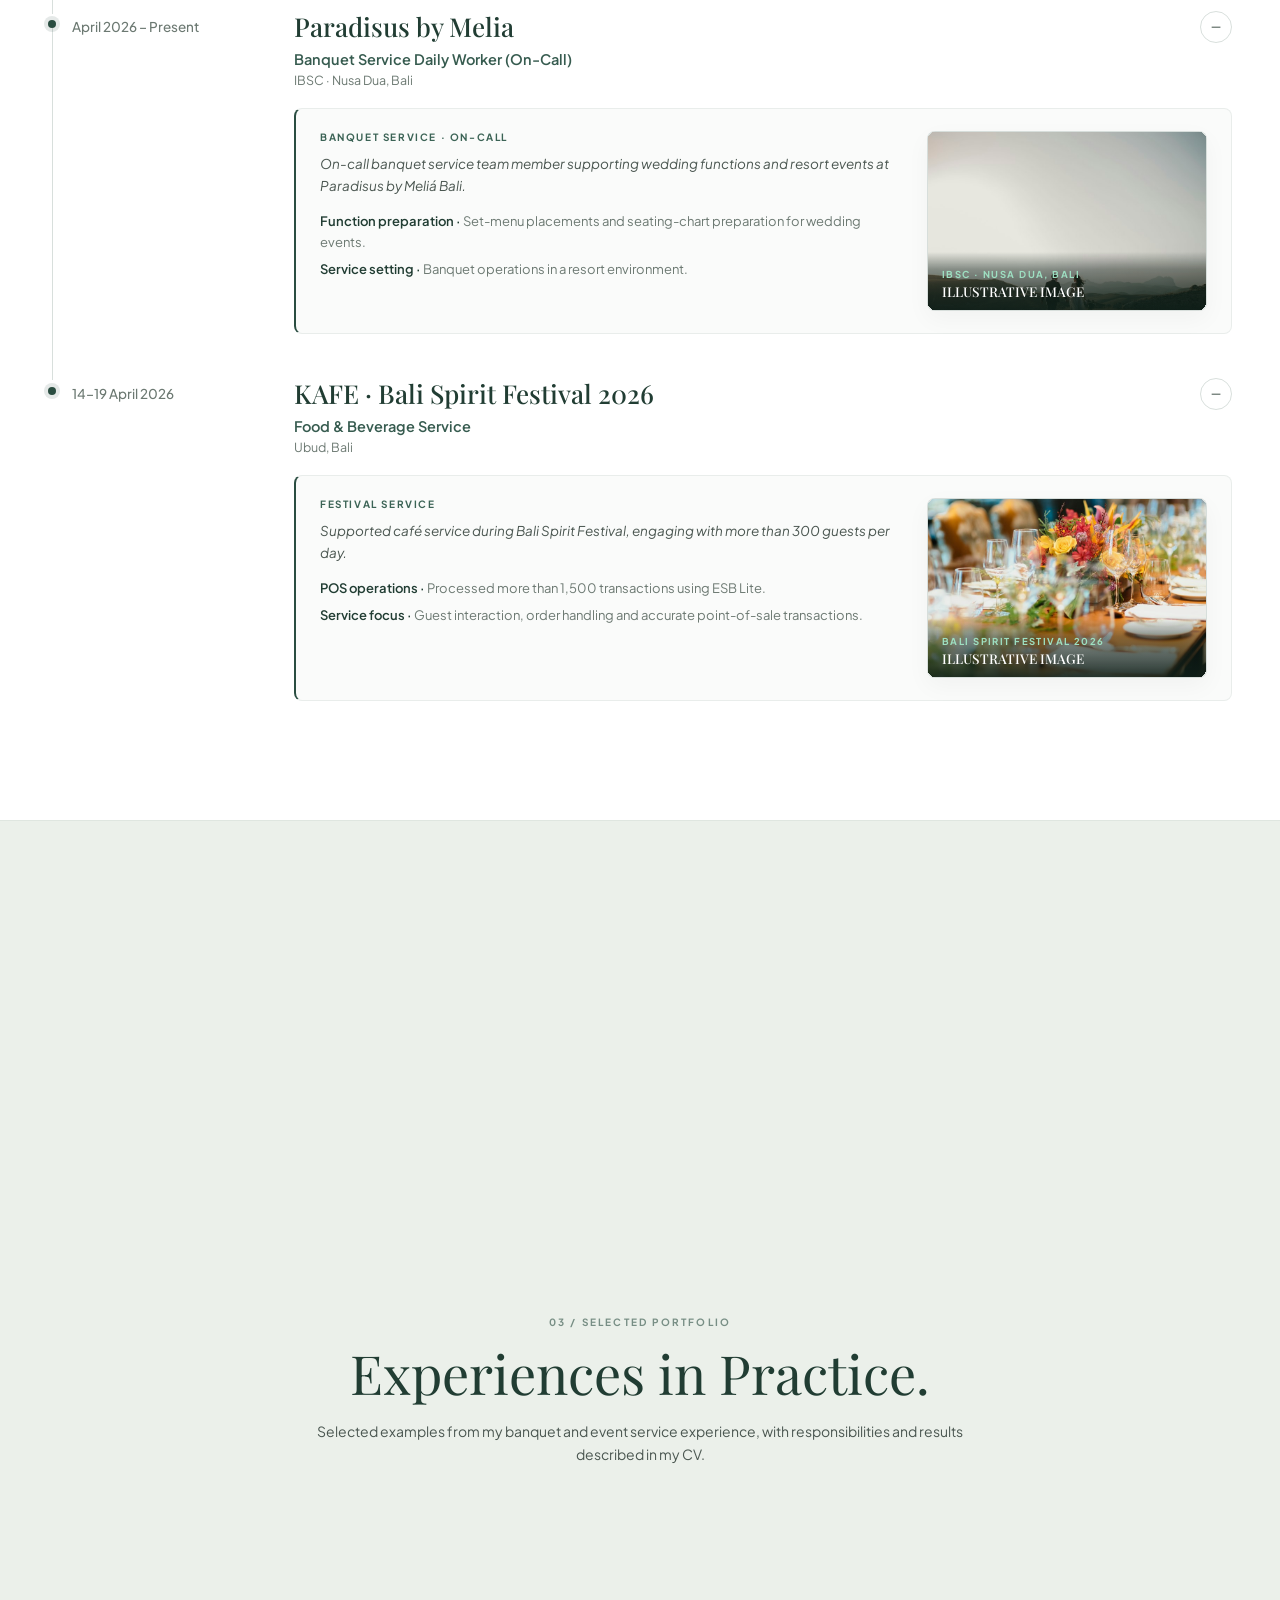
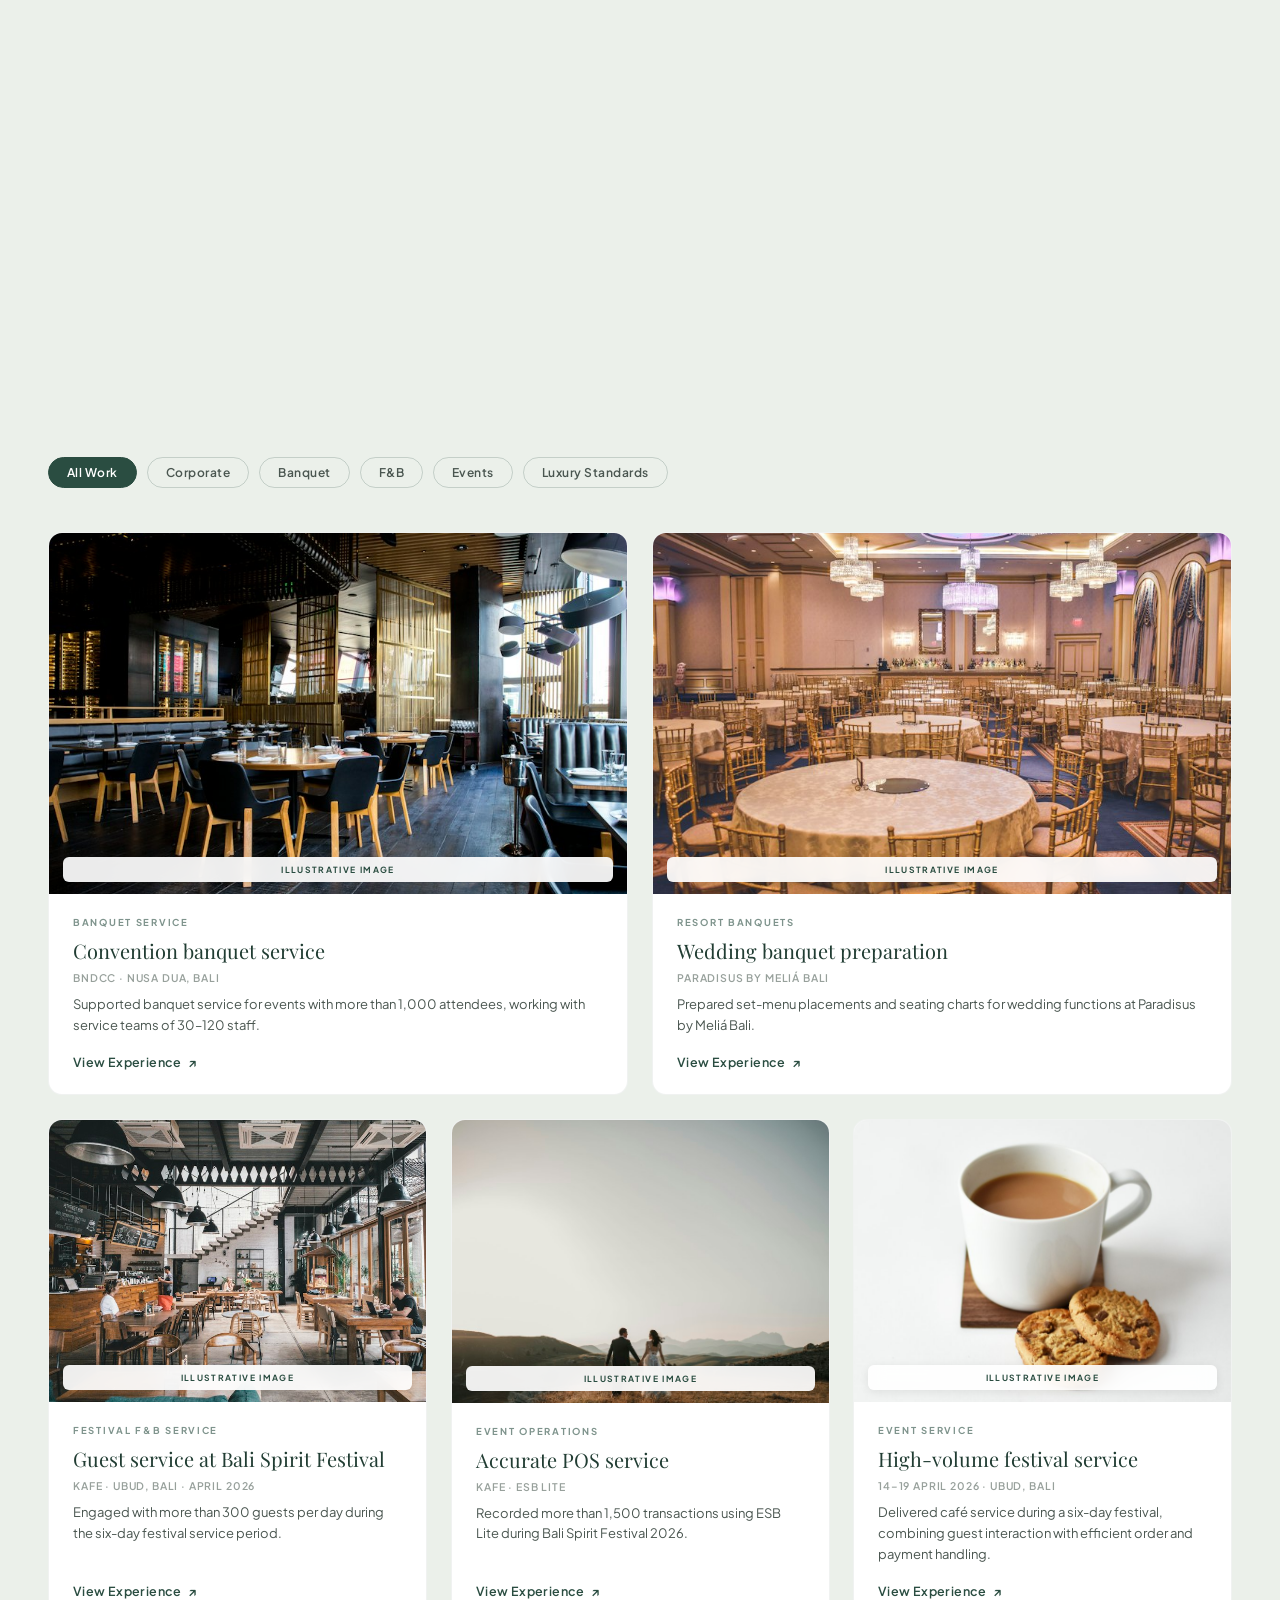
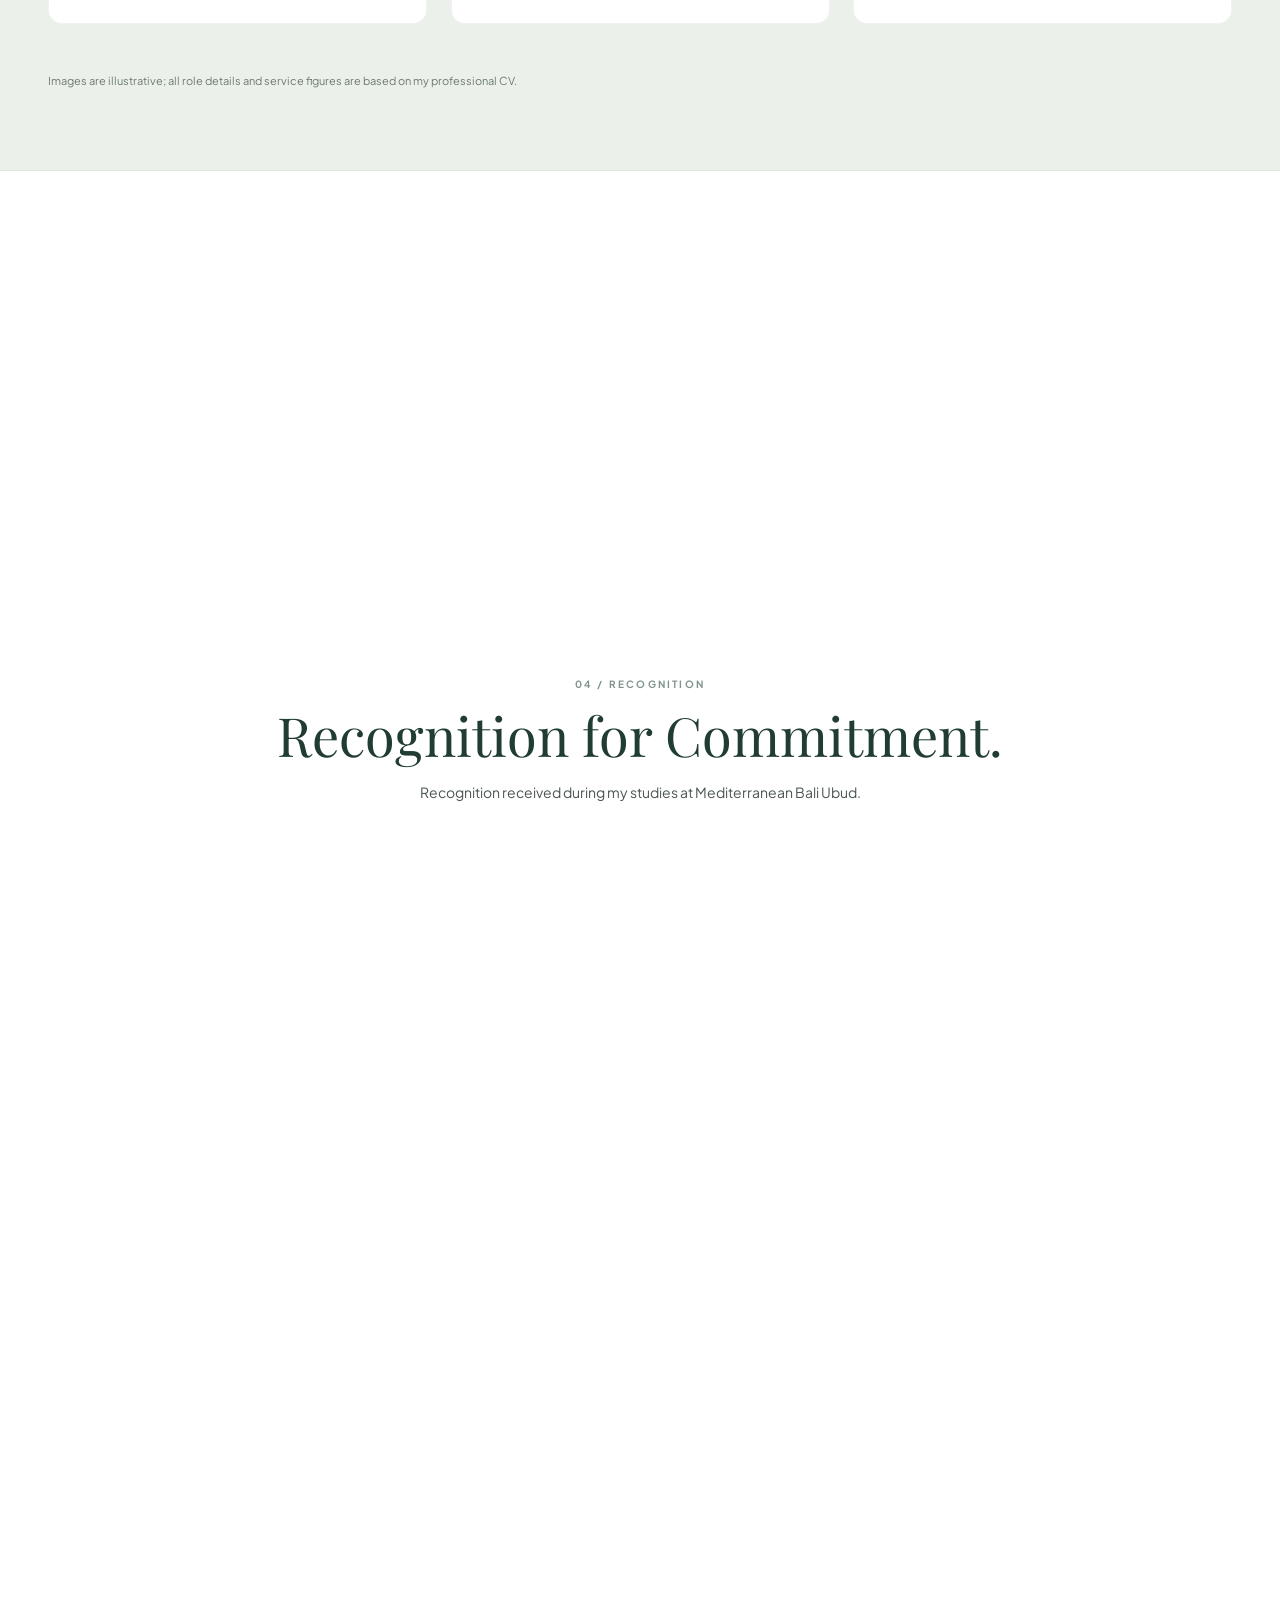
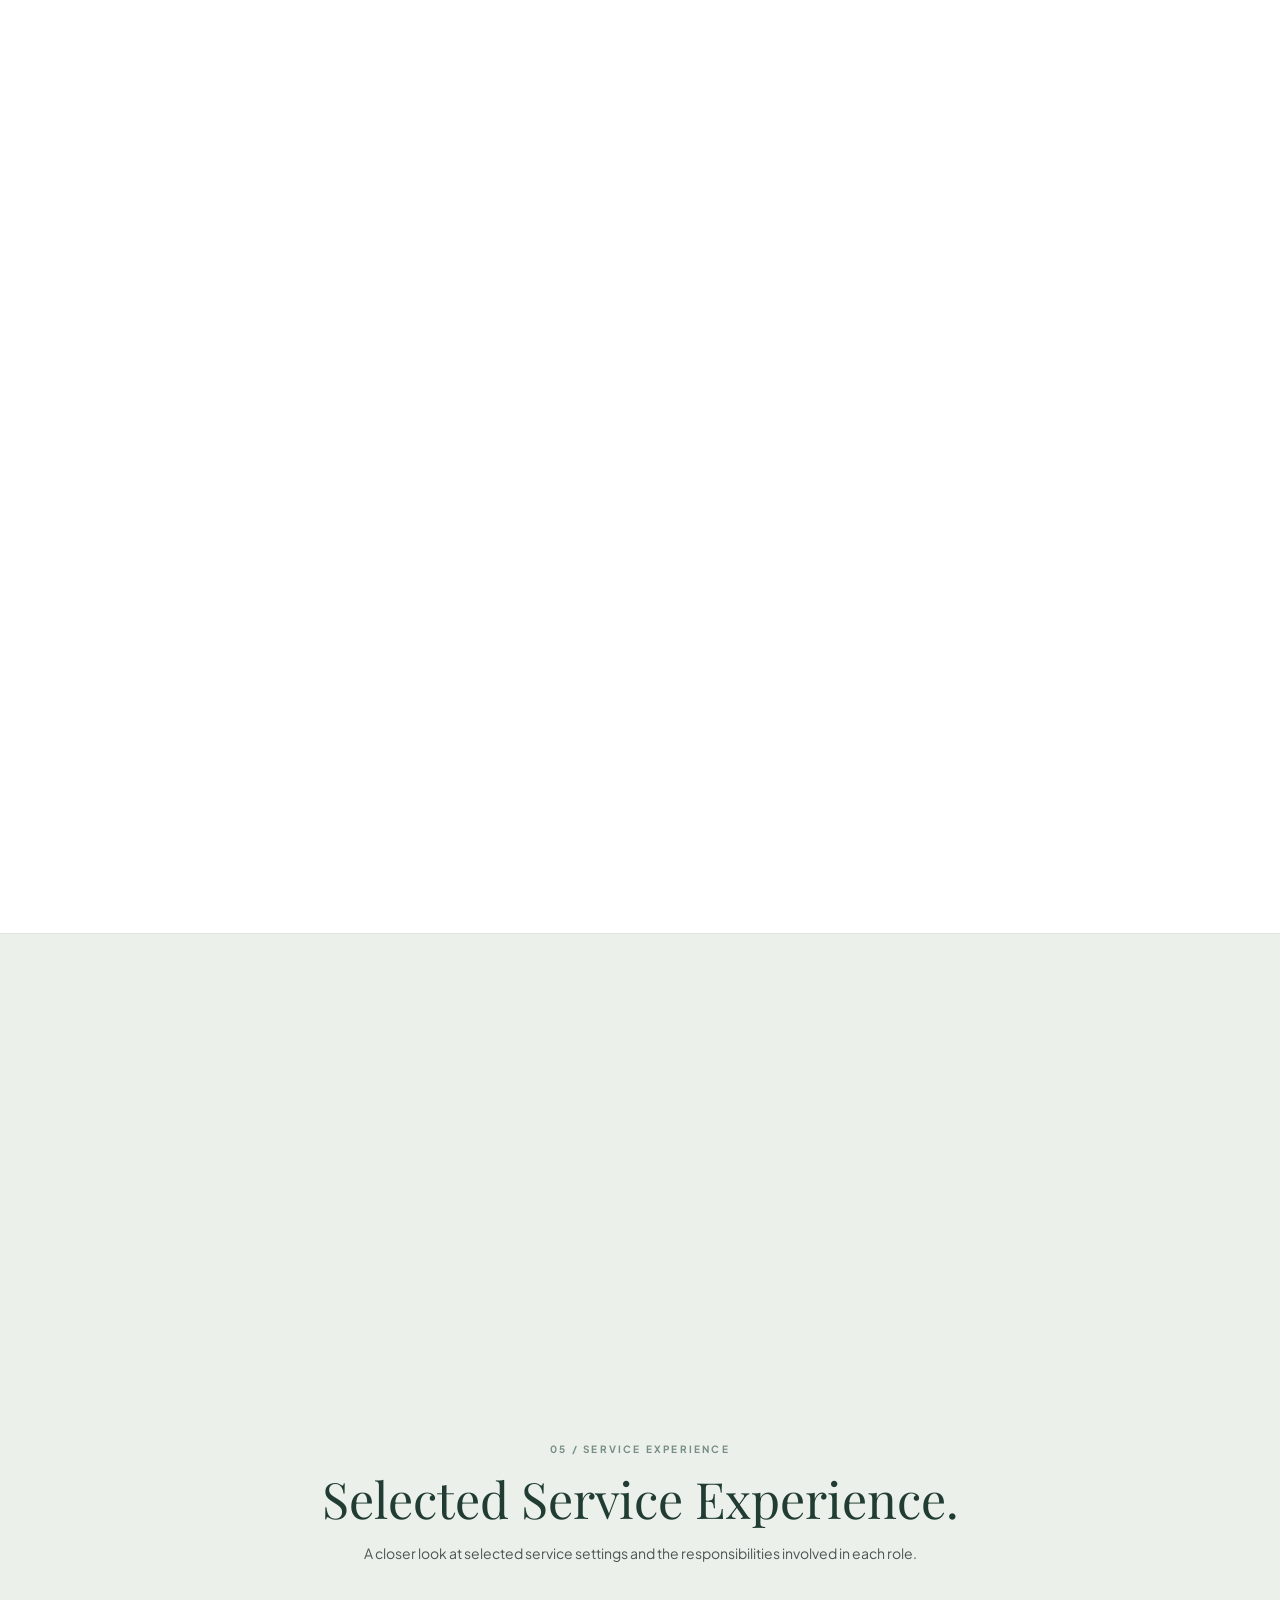
==== commit eff7ea70: "Refine cinematic scroll transitions Keep short sections centered during the reveal and stabilize scr" ====
--- a/index.html
+++ b/index.html
@@ -494,12 +494,12 @@
   <section class="about-section" id="about">
     <div class="about-inner">
 
-      <div class="about-header-wrap reveal-on-scroll">
+      <div class="about-header-wrap scroll-cinematic-intro reveal-on-scroll">
         <p class="about-eyebrow">About Me</p>
         <h2 class="about-headline">A little about me</h2>
       </div>
 
-      <div class="about-grid">
+      <div class="about-grid scroll-cinematic-content">
 
         <!-- Left Column: Visual Inspiration Card -->
         <div class="about-image-col reveal-on-scroll reveal-delay-1">
@@ -603,8 +603,10 @@
           </div>
         </div>
 
+        <div class="skills-stage scroll-cinematic-content">
+
         <!-- 8 Skills Cards Grid (2 rows x 4 cols) -->
-        <div class="skills-grid scroll-cinematic-content">
+        <div class="skills-grid">
 
           <!-- === ROW 1: HARD SKILLS === -->
 
@@ -704,7 +706,7 @@
 
         <!-- ROW 2: SOFT SKILLS -->
 
-        <div class="skills-grid skills-grid--soft scroll-cinematic-content">
+        <div class="skills-grid skills-grid--soft">
 
 
 
@@ -853,10 +855,11 @@
 
 
         <!-- Skills Footer Disclaimer -->
-        <div class="skills-footer-note scroll-cinematic-content reveal-on-scroll">
+        <div class="skills-footer-note reveal-on-scroll">
           SERVICE EXPERIENCE &middot; DETAILS BASED ON MY PROFESSIONAL CV
         </div>
 
+        </div>
       </div>
     </div>
 
@@ -873,7 +876,7 @@
           </p>
         </div>
 
-        <div class="exp-divider scroll-cinematic-content reveal-on-scroll"></div>
+        <div class="exp-divider scroll-cinematic-spacer" aria-hidden="true"></div>
 
         <!-- Timeline Items List -->
         <div class="exp-timeline scroll-cinematic-content">
@@ -1040,8 +1043,9 @@
         </p>
       </div>
 
+      <div class="portfolio-stage scroll-cinematic-content">
       <!-- Filter Buttons -->
-      <div class="portfolio-filters scroll-cinematic-content reveal-on-scroll" role="group" aria-label="Filter portfolio projects">
+      <div class="portfolio-filters reveal-on-scroll" role="group" aria-label="Filter portfolio projects">
         <button type="button" class="pf-btn active" data-filter="all" data-i18n="filter_all">All Work</button>
         <button type="button" class="pf-btn" data-filter="corporate" data-i18n="filter_corporate">Corporate</button>
         <button type="button" class="pf-btn" data-filter="banquet" data-i18n="filter_banquet">Banquet</button>
@@ -1051,7 +1055,7 @@
       </div>
 
       <!-- Portfolio Grid (Row 1: 2 Large Cards | Row 2: 3 Cards) -->
-      <div class="portfolio-grid scroll-cinematic-content">
+      <div class="portfolio-grid">
 
         <!-- Card 1 (Large - Row 1 Left) -->
         <div class="pf-card pf-card--large reveal-on-scroll" data-category="corporate">
@@ -1141,10 +1145,11 @@
       </div><!-- .portfolio-grid -->
 
       <!-- Portfolio Footer Note -->
-      <p class="portfolio-footer-note scroll-cinematic-content reveal-on-scroll">
+      <p class="portfolio-footer-note reveal-on-scroll">
         Images are illustrative; all role details and service figures are based on my professional CV.
       </p>
 
+      </div>
     </div><!-- .portfolio-inner -->
   </section>
 
@@ -1165,13 +1170,14 @@
         </p>
       </div>
 
+      <div class="achievements-stage scroll-cinematic-content">
       <!-- Filter Buttons -->
-      <div class="achievements-filters scroll-cinematic-content reveal-on-scroll" role="group" aria-label="Filter achievements">
+      <div class="achievements-filters reveal-on-scroll" role="group" aria-label="Filter achievements">
         <button type="button" class="achieve-filter-btn active" data-filter="all" data-i18n="achieve_filter_all">All Recognition</button>
       </div>
 
       <!-- Achievements Cards Grid -->
-      <div class="achievements-grid scroll-cinematic-content">
+      <div class="achievements-grid">
 
         <!-- English Student of the Month -->
         <div class="achieve-card reveal-on-scroll reveal-delay-1" data-category="award">
@@ -1217,6 +1223,7 @@
 
       </div><!-- .achievements-grid -->
 
+      </div>
     </div><!-- .achievements-inner -->
   </section>
 
--- a/css/style.css
+++ b/css/style.css
@@ -19,6 +19,9 @@
   --bg-cream-soft: #FAFBF7;
   --bg-ticker: #F2F4ED;
   --bg-card: #FFFFFF;
+  --hero-mist-solid: rgba(244, 245, 239, 0.98);
+  --hero-mist-mid: rgba(244, 245, 239, 0.76);
+  --hero-mist-soft: rgba(244, 245, 239, 0.34);
 
   /* Primary Accent & Tones */
   --primary: #2A4D41;
@@ -55,6 +58,9 @@
   --bg-cream-soft: #131E19;
   --bg-ticker: #111A16;
   --bg-card: #16241F;
+  --hero-mist-solid: rgba(14, 22, 19, 0.98);
+  --hero-mist-mid: rgba(14, 22, 19, 0.76);
+  --hero-mist-soft: rgba(14, 22, 19, 0.34);
 
   --primary: #9EE0C2;
   --primary-hover: #B7ECD5;
@@ -588,25 +594,38 @@
   position: absolute;
   inset: auto 0 0;
   z-index: 1;
-  height: 24%;
-  background: linear-gradient(to bottom, transparent, var(--bg-main) 96%);
+  height: 32%;
+  background: linear-gradient(
+    to bottom,
+    transparent 0%,
+    var(--hero-mist-soft) 42%,
+    var(--hero-mist-mid) 76%,
+    var(--bg-main) 100%
+  );
+  -webkit-mask-image: linear-gradient(90deg, transparent 0%, #000 24%);
+  mask-image: linear-gradient(90deg, transparent 0%, #000 24%);
   pointer-events: none;
 }
 
-/* Multi-stop mist gradient: deep cream left -> transparent right */
+/* One shared atmosphere blends the text field, resort backdrop and portrait. */
 .hero-mist-backdrop {
   position: absolute;
   inset: 0;
   z-index: 2;
   pointer-events: none;
-  background: linear-gradient(
-    90deg,
-    rgba(244, 245, 239, 1.00) 0%,
-    rgba(244, 245, 239, 0.98) 28%,
-    rgba(244, 245, 239, 0.88) 38%,
-    rgba(244, 245, 239, 0.55) 50%,
-    rgba(244, 245, 239, 0.15) 64%,
-    rgba(244, 245, 239, 0.00) 74%
+  background:
+    radial-gradient(
+      ellipse 46% 42% at 68% 82%,
+      var(--hero-mist-soft) 0%,
+      transparent 76%
+    ),
+    linear-gradient(
+      90deg,
+      var(--hero-mist-solid) 0%,
+      var(--hero-mist-solid) 25%,
+      var(--hero-mist-mid) 40%,
+      var(--hero-mist-soft) 56%,
+      transparent 78%
   );
 }
 
@@ -1054,23 +1073,6 @@
   margin-bottom: 64px;
 }
 
-.about-header-wrap {
-  position: sticky;
-  top: 0;
-  z-index: 1;
-  min-height: 100vh;
-  margin-bottom: -100vh;
-  display: flex;
-  flex-direction: column;
-  justify-content: center;
-  text-align: center;
-  pointer-events: none;
-}
-
-.about-header-wrap > * {
-  opacity: calc(1 - var(--about-intro-progress, 0));
-}
-
 .about-header-wrap .about-headline {
   margin-bottom: 0;
 }
@@ -1083,10 +1085,7 @@
   align-items: start;
   position: relative;
   z-index: 2;
-  margin-top: 60vh;
-  opacity: var(--about-content-progress, 0);
-  transform: translateY(calc((1 - var(--about-content-progress, 0)) * 32px));
-  transition: opacity 0.1s linear, transform 0.1s linear;
+  margin-top: 120svh;
 }
 
 .contact-intro {
@@ -1596,18 +1595,6 @@
     to bottom,
     rgba(14, 22, 19, 0.70) 0%,
     rgba(14, 22, 19, 0) 100%
-  );
-}
-
-body.dark-mode .hero-mist-backdrop {
-  background: linear-gradient(
-    90deg,
-    rgba(14, 22, 19, 1.00) 0%,
-    rgba(14, 22, 19, 0.98) 28%,
-    rgba(14, 22, 19, 0.88) 38%,
-    rgba(14, 22, 19, 0.55) 50%,
-    rgba(14, 22, 19, 0.15) 64%,
-    rgba(14, 22, 19, 0.00) 74%
   );
 }
 
@@ -4266,8 +4253,14 @@
     bottom: 0;
     left: 0;
     z-index: 1;
-    height: 32%;
-    background: linear-gradient(to bottom, transparent, var(--bg-main) 92%);
+    height: 38%;
+    background: linear-gradient(
+      to bottom,
+      transparent 0%,
+      var(--hero-mist-soft) 40%,
+      var(--hero-mist-mid) 76%,
+      var(--bg-main) 100%
+    );
     pointer-events: none;
   }
 
@@ -4320,24 +4313,19 @@
   }
 
   .hero-mist-backdrop {
-    background: linear-gradient(
-      to bottom,
-      rgba(244, 245, 239, 1) 0%,
-      rgba(244, 245, 239, 0.98) 42%,
-      rgba(244, 245, 239, 0.82) 54%,
-      rgba(244, 245, 239, 0.28) 72%,
-      rgba(244, 245, 239, 0) 88%
-    );
-  }
-
-  body.dark-mode .hero-mist-backdrop {
-    background: linear-gradient(
-      to bottom,
-      rgba(14, 22, 19, 1) 0%,
-      rgba(14, 22, 19, 0.98) 42%,
-      rgba(14, 22, 19, 0.82) 54%,
-      rgba(14, 22, 19, 0.28) 72%,
-      rgba(14, 22, 19, 0) 88%
+    background:
+      radial-gradient(
+        ellipse 82% 32% at 50% 78%,
+        var(--hero-mist-soft) 0%,
+        transparent 78%
+      ),
+      linear-gradient(
+        to bottom,
+        var(--hero-mist-solid) 0%,
+        var(--hero-mist-solid) 34%,
+        var(--hero-mist-mid) 52%,
+        var(--hero-mist-soft) 70%,
+        transparent 88%
     );
   }
 
@@ -4472,29 +4460,67 @@
   display: flex;
   flex-direction: column;
   justify-content: center;
+  align-items: center;
+  padding-inline: var(--page-side-padding);
+  text-align: center;
   pointer-events: none;
+}
+
+.scroll-cinematic-intro > * {
+  margin-right: auto;
+  margin-left: auto;
+}
+
+.scroll-cinematic-intro p,
+.scroll-cinematic-intro h2 {
+  width: 100%;
+}
+
+.scroll-cinematic-intro p:not([class*="eyebrow"]) {
+  max-width: 650px;
 }
 
 .scroll-cinematic-intro.reveal-on-scroll {
   opacity: var(--section-intro-opacity, 0) !important;
-  transform: translateY(var(--section-intro-offset, 24px)) !important;
+  transform:
+    translateY(var(--section-intro-offset, 24px))
+    scale(calc(1 - (1 - var(--section-intro-opacity, 0)) * 0.018)) !important;
   transition: none;
 }
 
 .scroll-cinematic-content {
   position: relative;
   z-index: 2;
+  width: 100%;
+  --section-content-shift: 24px;
 }
 
 .scroll-cinematic-content,
 .scroll-cinematic-content.reveal-on-scroll {
   opacity: var(--section-content-progress, 0) !important;
-  transform: translateY(calc((1 - var(--section-content-progress, 0)) * 24px)) !important;
+  transform: translateY(
+    calc(
+      (1 - var(--section-content-progress, 0)) * var(--section-content-shift) +
+      var(--section-content-progress, 0) * var(--section-content-center-offset, 0px)
+    )
+  ) scale(calc(0.985 + var(--section-content-progress, 0) * 0.015)) !important;
   transition: none !important;
+}
+
+.scroll-cinematic-content.is-scroll-pinned {
+  position: sticky;
+  top: var(--cinematic-sticky-top, 9svh);
+}
+
+.has-cinematic-pin::after {
+  content: "";
+  display: block;
+  height: 80svh;
 }
 
 .skills-header-row.scroll-cinematic-intro {
   align-items: center;
+  flex-direction: column;
   margin-bottom: 0;
 }
 
@@ -4502,16 +4528,22 @@
 .portfolio-header.scroll-cinematic-intro,
 .achievements-header.scroll-cinematic-intro,
 .journal-header.scroll-cinematic-intro {
+  width: 100%;
   margin-bottom: 0;
 }
 
-.skills-subpart .skills-grid:not(.skills-grid--soft).scroll-cinematic-content,
-.exp-divider.scroll-cinematic-content,
-.portfolio-filters.scroll-cinematic-content,
-.achievements-filters.scroll-cinematic-content,
+.skills-stage.scroll-cinematic-content,
+.about-grid.scroll-cinematic-content,
+.scroll-cinematic-spacer,
+.portfolio-stage.scroll-cinematic-content,
+.achievements-stage.scroll-cinematic-content,
 .journal-grid.scroll-cinematic-content,
 .contact-hero-card.scroll-cinematic-content {
-  margin-top: 60vh;
+  margin-top: 124svh;
+}
+
+.scroll-cinematic-spacer {
+  opacity: 0.24;
 }
 
 .contact-intro.scroll-cinematic-intro {
@@ -4523,17 +4555,25 @@
 }
 
 @media (max-width: 768px) {
-  .skills-subpart .skills-grid:not(.skills-grid--soft).scroll-cinematic-content,
-  .exp-divider.scroll-cinematic-content,
-  .portfolio-filters.scroll-cinematic-content,
-  .achievements-filters.scroll-cinematic-content,
+  .skills-stage.scroll-cinematic-content,
+  .about-grid.scroll-cinematic-content,
+  .scroll-cinematic-spacer,
+  .portfolio-stage.scroll-cinematic-content,
+  .achievements-stage.scroll-cinematic-content,
   .journal-grid.scroll-cinematic-content,
   .contact-hero-card.scroll-cinematic-content {
-    margin-top: 44vh;
+    margin-top: 108svh;
   }
 
   .skills-header-row.scroll-cinematic-intro {
     gap: 12px;
+  }
+}
+
+@media (min-width: 769px) {
+  .about-grid.scroll-cinematic-content {
+    min-height: 76svh;
+    align-items: center;
   }
 }
 
@@ -4563,8 +4603,7 @@
     scroll-snap-type: x mandatory;
     overscroll-behavior-x: contain;
     -webkit-overflow-scrolling: touch;
-    scrollbar-width: thin;
-    scrollbar-color: rgba(42, 77, 65, 0.35) transparent;
+    scrollbar-width: none;
   }
 
   .skills-grid--soft {
@@ -4594,16 +4633,7 @@
   .portfolio-grid::-webkit-scrollbar,
   .achievements-grid::-webkit-scrollbar,
   .journal-grid::-webkit-scrollbar {
-    height: 4px;
-  }
-
-  .skills-grid::-webkit-scrollbar-thumb,
-  .exp-timeline::-webkit-scrollbar-thumb,
-  .portfolio-grid::-webkit-scrollbar-thumb,
-  .achievements-grid::-webkit-scrollbar-thumb,
-  .journal-grid::-webkit-scrollbar-thumb {
-    background: rgba(42, 77, 65, 0.35);
-    border-radius: 999px;
+    display: none;
   }
 }
 
